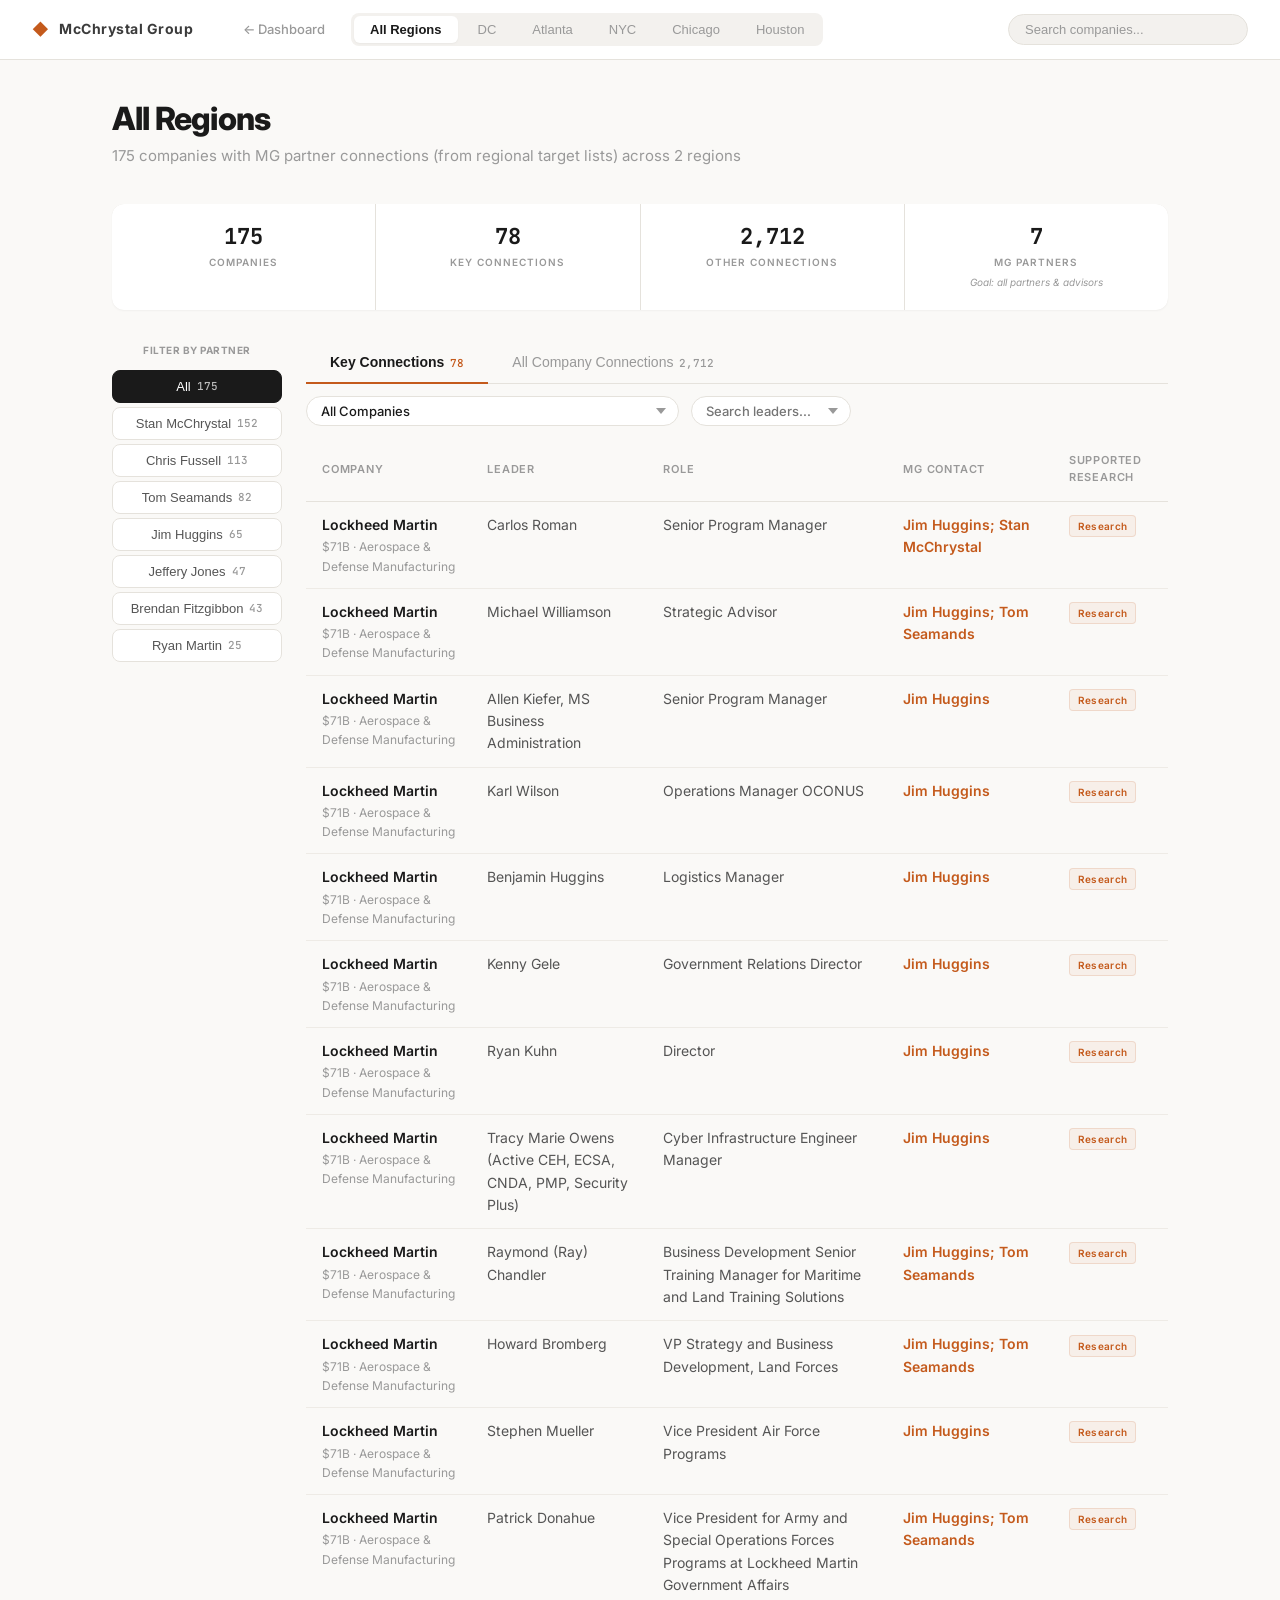
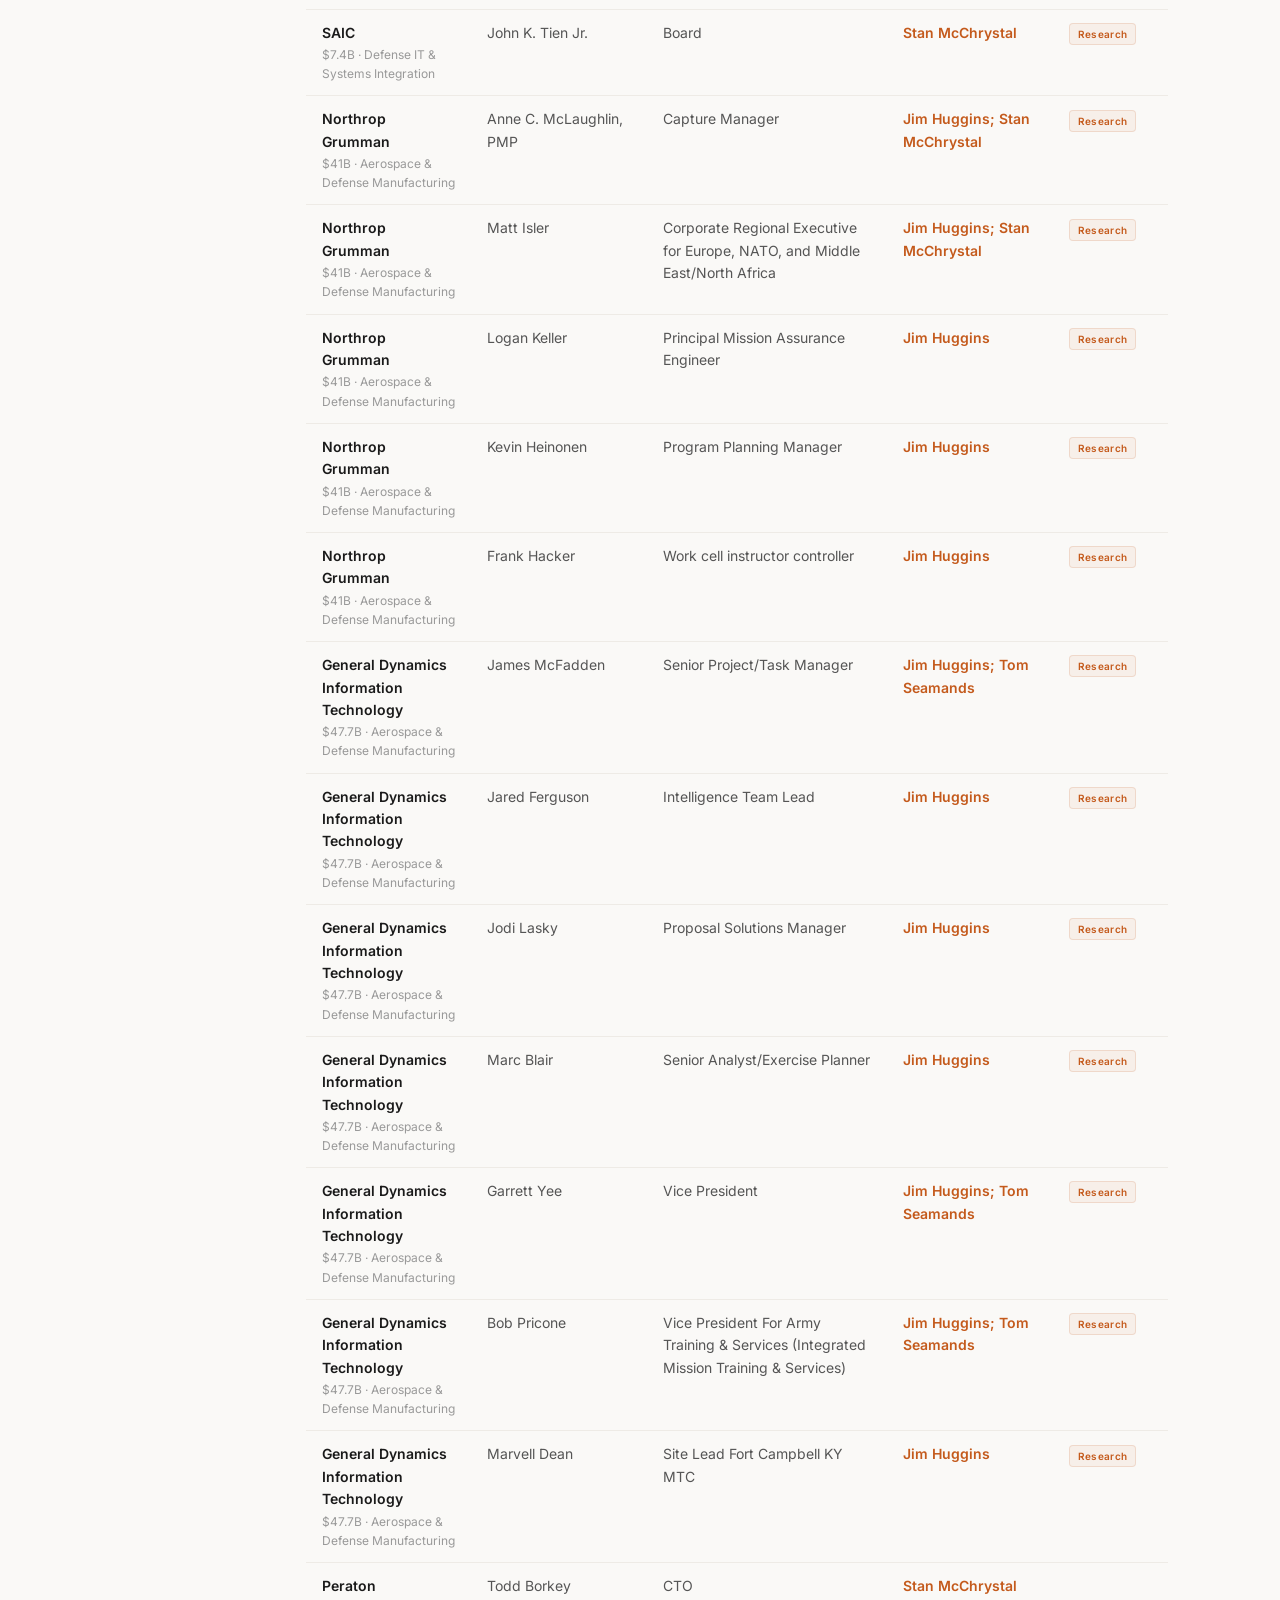
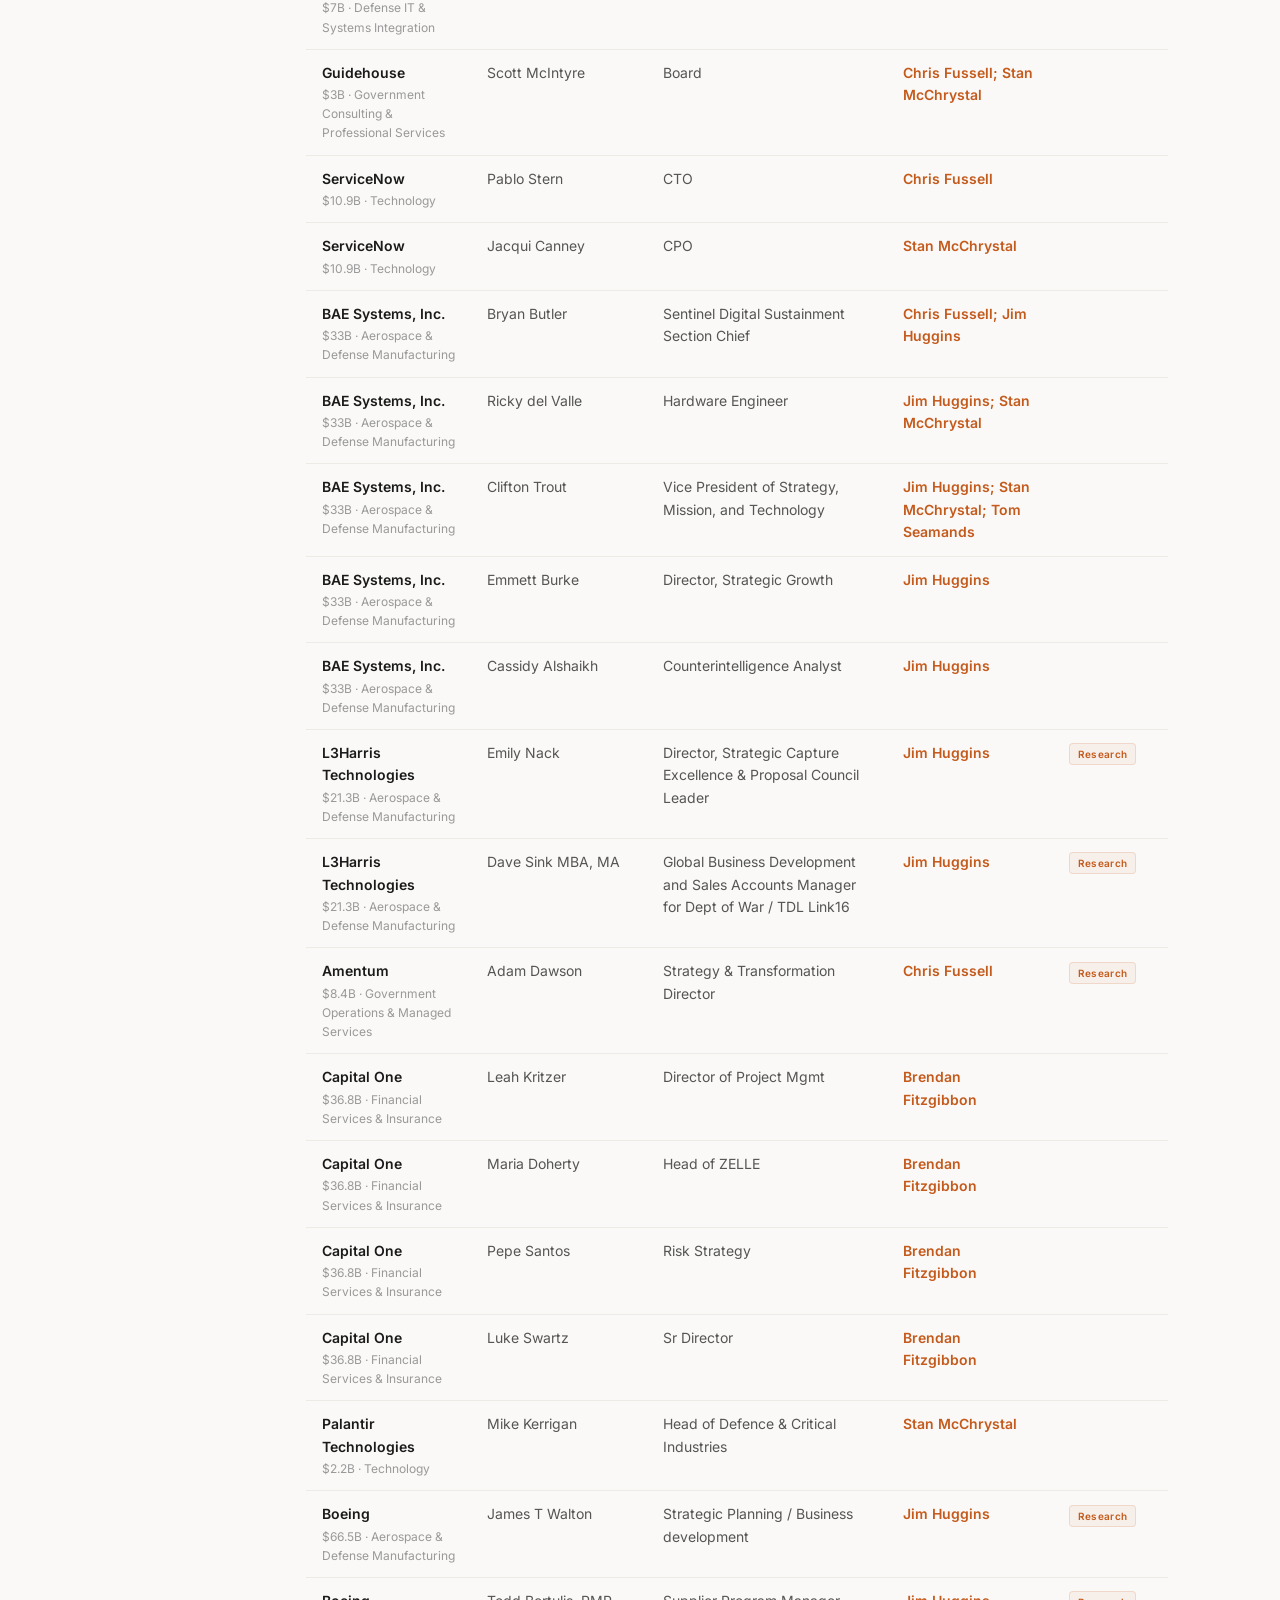
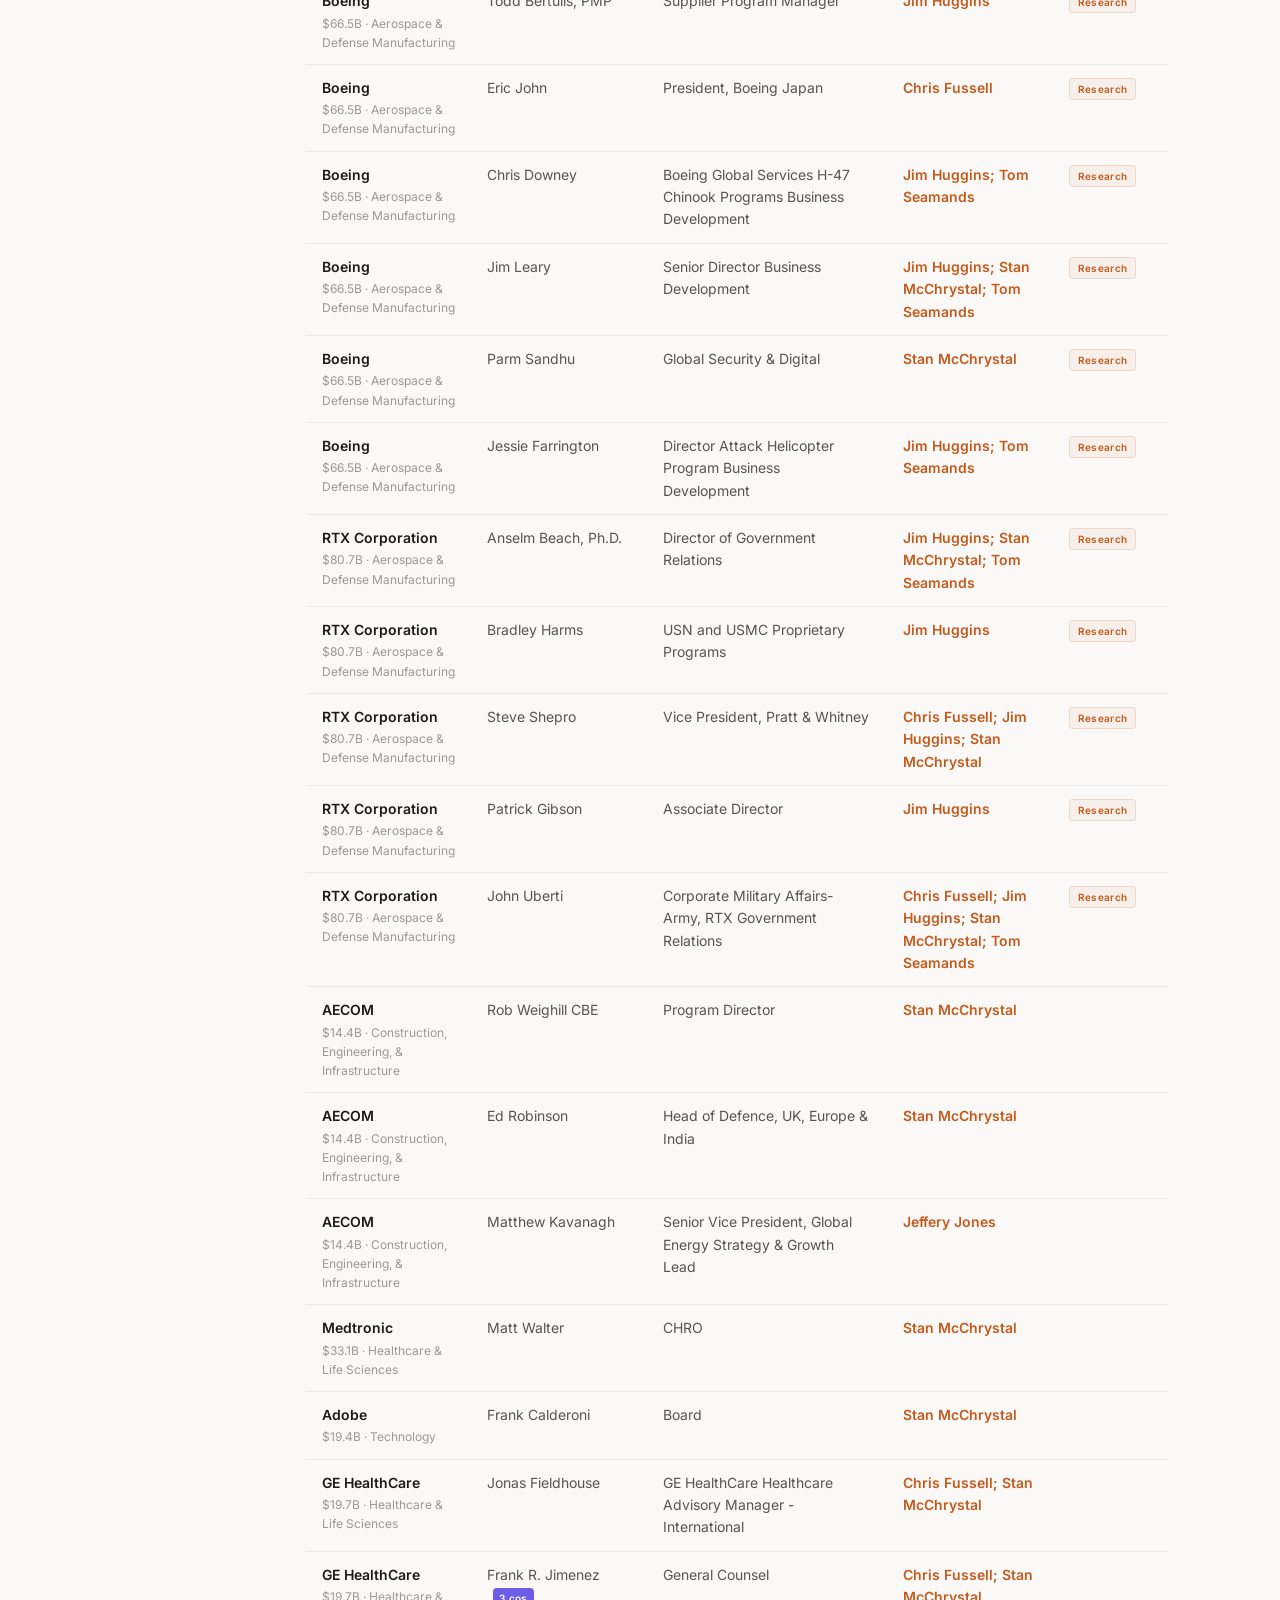
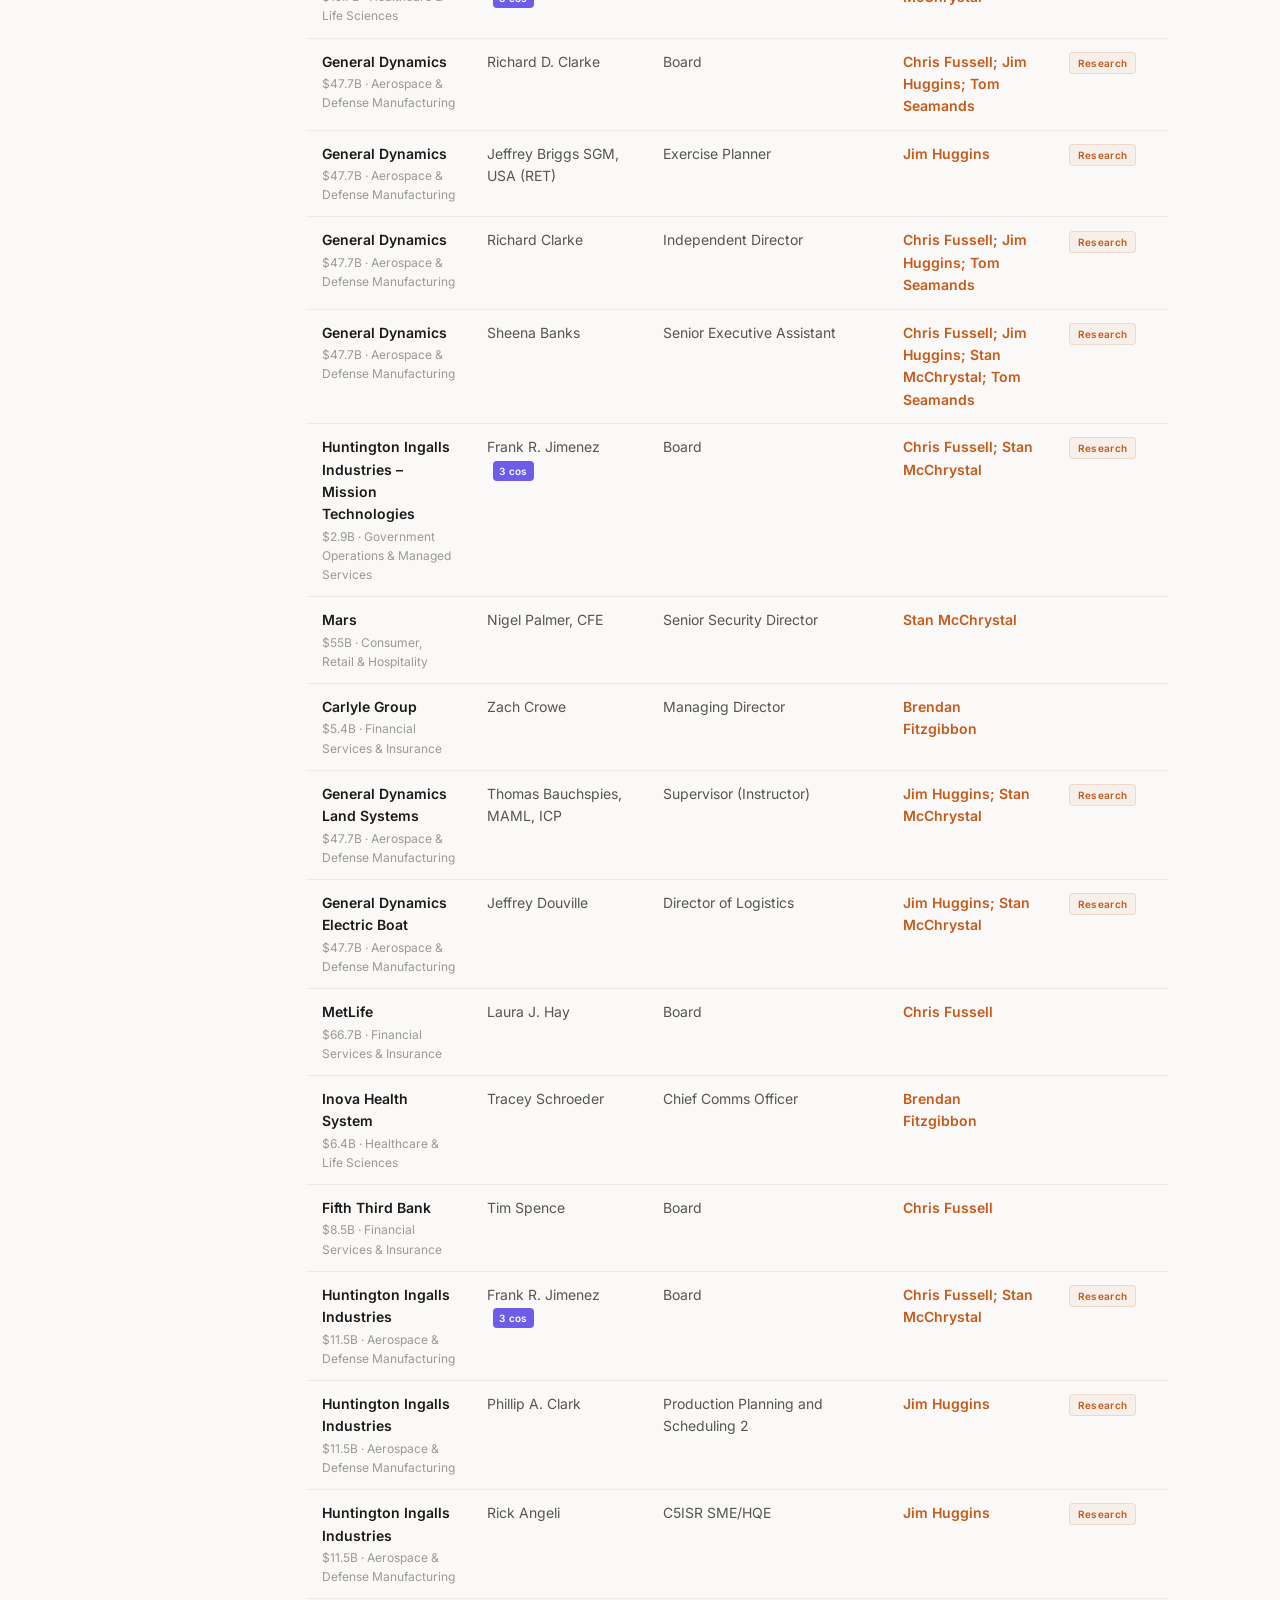
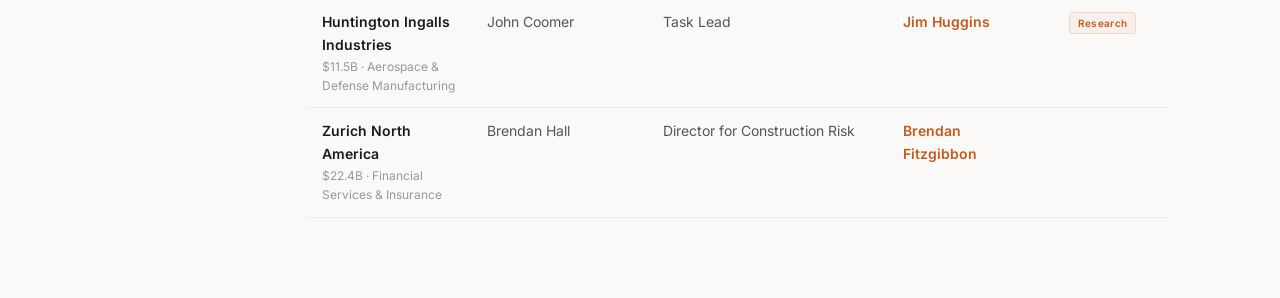
==== docs/connections.html @ a6f46f5a "Make connectivity badge clickable — filters to show all companies Clicking the purple "N cos" badge " ====
<!DOCTYPE html>
<html lang="en">
<head>
  <meta charset="UTF-8">
  <meta name="viewport" content="width=device-width, initial-scale=1.0">
  <title>McChrystal Group — LinkedIn Connections</title>
  <link href="https://fonts.googleapis.com/css2?family=Inter:wght@300;400;500;600;700;800&family=JetBrains+Mono:wght@400;500;600&display=swap" rel="stylesheet">
  <style>
    :root {
      --bg: #faf9f7;
      --bg-raised: #ffffff;
      --bg-surface: #f3f1ee;
      --bg-hover: #edeae6;
      --border: #e5e2dc;
      --border-light: #eeebe6;
      --accent: #c45a1c;
      --accent-light: #e8783f;
      --accent-bg: rgba(196, 90, 28, 0.06);
      --text: #1a1a1a;
      --text-secondary: #555555;
      --text-muted: #999999;
      --green: #2d8a4e;
      --green-bg: rgba(45, 138, 78, 0.06);
      --green-text: #2d8a4e;
      --amber: #a67c00;
      --amber-bg: rgba(166, 124, 0, 0.06);
      --amber-text: #8a6800;
      --purple: #7c5cbf;
      --purple-bg: rgba(124, 92, 191, 0.06);
      --blue: #2563eb;
      --blue-bg: rgba(37, 99, 235, 0.05);
      --shadow-sm: 0 1px 2px rgba(0,0,0,0.04);
      --shadow-md: 0 2px 8px rgba(0,0,0,0.06);
      --shadow-lg: 0 4px 16px rgba(0,0,0,0.08);
      --radius: 12px;
      --radius-sm: 8px;
      --transition: 0.15s ease;
      --font-mono: 'JetBrains Mono', monospace;
    }

    @keyframes fadeIn {
      from { opacity: 0; transform: translateY(8px); }
      to { opacity: 1; transform: translateY(0); }
    }

    *, *::before, *::after { box-sizing: border-box; margin: 0; padding: 0; }

    body {
      font-family: 'Inter', -apple-system, BlinkMacSystemFont, "Segoe UI", Roboto, sans-serif;
      background: var(--bg);
      color: var(--text);
      line-height: 1.6;
      min-height: 100vh;
      -webkit-font-smoothing: antialiased;
    }

    /* ── Nav ── */
    .topnav {
      background: var(--bg-raised);
      display: flex;
      align-items: center;
      padding: 0 32px;
      height: 60px;
      position: sticky;
      top: 0;
      z-index: 100;
      border-bottom: 1px solid var(--border);
    }
    .nav-brand { display: flex; align-items: center; gap: 10px; margin-right: 36px; }
    .brand-icon { font-size: 16px; color: var(--accent); }
    .brand-text {
      font-weight: 700; font-size: 14px; letter-spacing: 0.5px;
      color: var(--text); opacity: 0.85;
    }
    .nav-link {
      color: var(--text-muted); text-decoration: none; font-size: 13px; font-weight: 500;
      padding: 8px 14px; border-radius: var(--radius-sm); transition: all var(--transition);
      cursor: pointer;
    }
    .nav-link:hover { color: var(--text); background: var(--bg-surface); }
    .nav-regions {
      display: flex; gap: 4px; margin-left: 12px;
      background: var(--bg-surface); border-radius: 8px; padding: 3px;
    }
    .nav-region-tab {
      font-size: 13px; font-weight: 500; padding: 6px 16px;
      background: transparent; border: none; color: var(--text-muted);
      cursor: pointer; transition: all var(--transition);
      border-radius: 6px;
    }
    .nav-region-tab:hover { color: var(--text); background: var(--bg-hover); }
    .nav-region-tab.active {
      color: var(--text); font-weight: 600;
      background: var(--bg-raised); box-shadow: var(--shadow-sm);
    }
    .nav-region-tab.placeholder { color: var(--text-muted); }
    .nav-region-tab.placeholder:hover { color: var(--text-secondary); background: var(--bg-hover); }
    .nav-region-tab.placeholder.active { color: var(--text-secondary); background: var(--bg-raised); box-shadow: var(--shadow-sm); }
    .nav-search { margin-left: auto; position: relative; }
    .nav-search input {
      background: var(--bg-surface); border: 1px solid var(--border);
      border-radius: 20px; color: var(--text); font-size: 13px;
      padding: 7px 16px; width: 240px; outline: none;
      transition: all var(--transition);
    }
    .nav-search input:focus { border-color: var(--accent); background: var(--bg-raised); box-shadow: 0 0 0 3px var(--accent-bg); }
    .nav-search input::placeholder { color: var(--text-muted); }
    .search-results {
      position: absolute; top: calc(100% + 6px); right: 0; width: 380px;
      background: var(--bg-raised); border: 1px solid var(--border);
      border-radius: var(--radius); max-height: 360px; overflow-y: auto;
      display: none; z-index: 200; box-shadow: var(--shadow-lg);
    }
    .search-results.visible { display: block; }
    .search-result-item {
      padding: 12px 16px; cursor: pointer; border-bottom: 1px solid var(--border-light);
      transition: background var(--transition);
    }
    .search-result-item:hover { background: var(--bg-surface); }
    .search-result-item:last-child { border-bottom: none; }
    .search-result-name { font-size: 14px; font-weight: 600; color: var(--text); }
    .search-result-meta { font-size: 12px; color: var(--text-muted); margin-top: 1px; }

    /* ── Content ── */
    .content { max-width: 1120px; margin: 0 auto; padding: 40px 32px 80px; }

    /* ── Breadcrumb ── */
    .breadcrumb {
      display: flex; align-items: center; gap: 8px; margin-bottom: 8px;
      font-size: 13px; color: var(--text-muted);
    }
    .breadcrumb a { color: var(--accent); text-decoration: none; cursor: pointer; }
    .breadcrumb a:hover { text-decoration: underline; }
    .breadcrumb .sep { color: var(--border); font-size: 10px; }
    .breadcrumb .current { color: var(--text-secondary); font-weight: 500; }

    /* ── Page Title ── */
    .page-title {
      font-size: 32px; font-weight: 800; color: var(--text);
      letter-spacing: -0.8px; line-height: 1.2;
    }
    .page-subtitle {
      font-size: 15px; color: var(--text-muted); margin-top: 6px;
      margin-bottom: 36px; font-weight: 400;
    }

    /* ── Global KPIs (landing) ── */
    .global-kpis {
      display: grid; grid-template-columns: repeat(5, 1fr); gap: 1px;
      margin-bottom: 48px; background: var(--border);
      border-radius: var(--radius); overflow: hidden;
      box-shadow: var(--shadow-sm);
    }
    .global-kpi {
      background: var(--bg-raised); padding: 24px 20px; text-align: center;
    }
    .global-kpi-value {
      font-family: var(--font-mono); font-size: 28px; font-weight: 700;
      color: var(--text); line-height: 1.2;
    }
    .global-kpi-label {
      font-size: 11px; font-weight: 600; text-transform: uppercase;
      letter-spacing: 1px; color: var(--text-muted); margin-top: 4px;
    }

    /* ── Region Selector ── */
    .region-grid {
      display: grid; grid-template-columns: repeat(auto-fit, minmax(340px, 1fr));
      gap: 20px;
    }
    .region-card {
      background: var(--bg-raised); border: 1px solid var(--border);
      border-radius: var(--radius); padding: 32px;
      cursor: pointer; transition: all 0.2s ease;
      position: relative;
    }
    .region-card:hover {
      border-color: var(--accent);
      box-shadow: var(--shadow-md), 0 0 0 1px var(--accent-bg);
      transform: translateY(-2px);
    }
    .region-card-code {
      font-family: var(--font-mono); font-size: 12px; font-weight: 600;
      color: var(--accent); letter-spacing: 2px; margin-bottom: 4px;
    }
    .region-card-name {
      font-size: 24px; font-weight: 800; color: var(--text);
      letter-spacing: -0.5px; margin-bottom: 20px;
    }
    .region-stats {
      display: grid; grid-template-columns: repeat(3, 1fr); gap: 16px;
      margin-bottom: 20px;
    }
    .region-stat-value {
      font-family: var(--font-mono); font-size: 22px; font-weight: 700; color: var(--text);
    }
    .region-stat-label {
      font-size: 11px; font-weight: 500; text-transform: uppercase;
      letter-spacing: 0.8px; color: var(--text-muted); margin-top: 2px;
    }
    .region-partners { display: flex; flex-wrap: wrap; gap: 6px; }
    .region-partner-pill {
      font-size: 12px; font-weight: 500; padding: 4px 12px; border-radius: 20px;
      background: var(--bg-surface); color: var(--text-secondary);
      border: 1px solid var(--border-light);
    }

    /* ── Region View Summary ── */
    .region-summary {
      display: grid; grid-template-columns: repeat(auto-fit, minmax(120px, 1fr));
      gap: 1px; margin-bottom: 32px; background: var(--border);
      border-radius: var(--radius); overflow: hidden; box-shadow: var(--shadow-sm);
    }
    .summary-card {
      background: var(--bg-raised); padding: 20px 16px; text-align: center;
    }
    .summary-value {
      font-family: var(--font-mono); font-size: 22px; font-weight: 700;
      color: var(--text); line-height: 1.2;
    }
    .summary-label {
      font-size: 10px; font-weight: 600; text-transform: uppercase;
      letter-spacing: 1px; color: var(--text-muted); margin-top: 3px;
    }

    /* ── Connections Layout (sidebar + main) ── */
    .connections-layout { display: flex; gap: 24px; align-items: flex-start; }
    .partner-sidebar {
      width: 170px; flex-shrink: 0; display: flex; flex-direction: column; gap: 4px;
      position: sticky; top: 72px; max-height: calc(100vh - 90px); overflow-y: auto;
    }
    .sidebar-label {
      font-size: 10px; font-weight: 700; text-transform: uppercase;
      letter-spacing: 0.5px; color: var(--text-muted); padding: 0 0 8px; text-align: center;
    }
    .connections-main { flex: 1; min-width: 0; }

    /* ── Partner Pills (vertical in sidebar) ── */
    .partner-pill {
      font-size: 13px; font-weight: 500; padding: 8px 12px; border-radius: 8px;
      border: 1px solid var(--border); background: var(--bg-raised);
      color: var(--text-secondary); cursor: pointer; transition: all var(--transition);
      width: 100%; text-align: center; display: flex; justify-content: center; align-items: center; gap: 6px;
    }
    .partner-pill:hover { border-color: var(--text-muted); color: var(--text); }
    .partner-pill.active {
      background: var(--text); border-color: var(--text); color: var(--bg-raised);
    }
    .partner-pill .pill-count {
      font-family: var(--font-mono); font-size: 11px; opacity: 0.6;
    }
    .partner-pill.active .pill-count { opacity: 0.7; }

    /* ── List Tabs ── */
    .list-tabs {
      display: flex; gap: 0; margin-bottom: 0;
      border-bottom: 1px solid var(--border);
    }
    .list-tab {
      font-size: 14px; font-weight: 500; padding: 12px 24px;
      background: transparent; border: none; color: var(--text-muted);
      cursor: pointer; transition: all var(--transition);
      border-bottom: 2px solid transparent; margin-bottom: -1px;
    }
    .list-tab:hover { color: var(--text); }
    .list-tab.active { color: var(--text); border-bottom-color: var(--accent); font-weight: 600; }
    .list-tab .tab-count {
      font-family: var(--font-mono); font-size: 11px; font-weight: 500;
      color: var(--text-muted); margin-left: 6px;
    }
    .list-tab.active .tab-count { color: var(--accent); }

    /* ── Data Table ── */
    .data-table { width: 100%; border-collapse: collapse; font-size: 14px; }
    .data-table thead th {
      text-align: left; font-size: 11px; font-weight: 600; text-transform: uppercase;
      letter-spacing: 0.8px; color: var(--text-muted); padding: 14px 16px;
      border-bottom: 1px solid var(--border); position: sticky; top: 60px;
      background: var(--bg); z-index: 10; cursor: pointer; user-select: none;
      transition: color var(--transition);
    }
    .data-table thead th:hover { color: var(--text); }
    .data-table thead th.sorted { color: var(--accent); }
    .data-table thead th .sort-arrow { margin-left: 4px; font-size: 9px; }
    .data-table tbody tr {
      border-bottom: 1px solid var(--border-light);
      transition: background var(--transition);
    }
    .data-table tbody tr:hover { background: var(--bg-surface); }
    .data-table tbody td {
      padding: 12px 16px; color: var(--text-secondary); vertical-align: top;
    }
    .data-table tbody td:first-child { color: var(--text); }

    .company-cell { display: flex; flex-direction: column; gap: 1px; }
    .company-name { font-weight: 600; color: var(--text); }
    .company-meta { font-size: 12px; color: var(--text-muted); }
    .poc-name { color: var(--accent); font-weight: 600; }
    .no-poc { color: var(--border); }

    .badge-sm {
      display: inline-block; font-size: 10px; font-weight: 600; padding: 2px 8px;
      border-radius: 4px; letter-spacing: 0.3px; vertical-align: middle;
    }
    .badge-mil {
      background: var(--amber-bg); color: var(--amber-text);
      border: 1px solid rgba(166, 124, 0, 0.15);
    }
    .badge-pipeline {
      background: var(--accent-bg); color: var(--accent);
      border: 1px solid rgba(196, 90, 28, 0.15);
    }
    .badge-connectivity {
      background: #6c5ce7; color: #fff;
      font-size: 10px; padding: 2px 6px; border-radius: 4px; margin-left: 6px;
    }
    .badge-partner {
      background: var(--purple-bg); color: var(--purple);
      border: 1px solid rgba(124, 92, 191, 0.12);
    }

    /* ── Empty ── */
    /* ── Seniority Filter ── */
    .seniority-bar {
      display: flex; align-items: center; gap: 12px;
      padding: 12px 0; margin-bottom: 0;
    }
    .seniority-select {
      font-family: 'Inter', sans-serif; font-size: 13px; font-weight: 500;
      padding: 6px 32px 6px 14px; border-radius: 20px;
      border: 1px solid var(--border); background: var(--bg-raised);
      color: var(--text); cursor: pointer; outline: none;
      appearance: none; -webkit-appearance: none;
      background-image: url("data:image/svg+xml,%3Csvg xmlns='http://www.w3.org/2000/svg' width='10' height='6'%3E%3Cpath d='M0 0l5 6 5-6z' fill='%23999'/%3E%3C/svg%3E");
      background-repeat: no-repeat; background-position: right 12px center;
      transition: border-color var(--transition);
    }
    .seniority-select:hover { border-color: var(--text-muted); }
    .seniority-select:focus { border-color: var(--accent); }
    .seniority-count {
      font-size: 12px; color: var(--text-muted); font-weight: 500;
    }

    .empty-state {
      text-align: center; padding: 80px 20px; color: var(--text-muted);
      font-size: 15px;
    }

    /* ── Scroll Top ── */
    .scroll-top {
      position: fixed; bottom: 24px; right: 24px; width: 40px; height: 40px;
      border-radius: 50%; background: var(--text); color: var(--bg-raised);
      border: none; cursor: pointer; font-size: 14px;
      opacity: 0; transition: opacity var(--transition); z-index: 50;
      box-shadow: var(--shadow-md);
    }
    .scroll-top.visible { opacity: 1; }

    /* ── Responsive ── */
    @media (max-width: 768px) {
      .topnav { padding: 0 16px; }
      .content { padding: 24px 16px 60px; }
      .region-grid { grid-template-columns: 1fr; }
      .global-kpis { grid-template-columns: repeat(2, 1fr); }
      .global-kpis .global-kpi:last-child { grid-column: 1 / -1; }
      .nav-search input { width: 160px; }
      .data-table { font-size: 13px; }
      .data-table thead th, .data-table tbody td { padding: 10px 10px; }
      .page-title { font-size: 24px; }
      .list-tabs { overflow-x: auto; -webkit-overflow-scrolling: touch; }
      .region-stats { grid-template-columns: repeat(2, 1fr); }
      .region-summary { grid-template-columns: repeat(3, 1fr); }
      .connections-layout { flex-direction: column; }
      .partner-sidebar { width: 100%; flex-direction: row; flex-wrap: wrap; position: static; max-height: none; gap: 8px; }
      .partner-pill { width: auto; border-radius: 20px; padding: 6px 16px; }
      .sidebar-label { display: none; }
    }

    .view-transition { animation: fadeIn 0.2s ease; }
  </style>
</head>
<body>
  <nav class="topnav">
    <div class="nav-brand">
      <span class="brand-icon">&#9670;</span>
      <span class="brand-text">McChrystal Group</span>
    </div>
    <a href="index.html" class="nav-link">&#8592; Dashboard</a>
    <div class="nav-regions" id="nav-regions"></div>
    <div class="nav-search">
      <input type="text" id="search-input" placeholder="Search companies..." autocomplete="off">
      <div id="search-results" class="search-results"></div>
    </div>
  </nav>

  <main class="content" id="main-content"></main>
  <button class="scroll-top" id="scroll-top" aria-label="Scroll to top">&#9650;</button>

  <script>
    let data = null;
    let currentView = 'region'; // always region now
    let currentRegion = null;
    let currentRegionKey = 'all'; // default to All Regions
    let currentTab = 'leaders';
    let activePartner = null;
    let sortCol = null;
    let sortDir = 'asc';
    let seniorityFilter = 'all'; // 'all' | 'senior'
    let companyFilter = ''; // '' = all companies, or specific company name
    let leaderFilter = ''; // '' = all leaders, or specific leader name
    let connectionFilter = ''; // '' = all connections, or specific connection name
    const SENIOR_REGEX = /\b(CEO|CFO|COO|CTO|CIO|CISO|CMO|CHRO|CRO|Chief|President|Vice President|VP|SVP|EVP|AVP|Director|Managing Director|General Manager|Partner|Head of|General Counsel|Board|Senior Vice|Sr\.? Director|Senior Director|Executive)\b/i;

    const isEmbed = new URLSearchParams(window.location.search).has('embed');

    document.addEventListener("DOMContentLoaded", () => {
      if (isEmbed) {
        document.querySelector('.nav-brand').style.display = 'none';
        document.querySelector('.nav-link').style.display = 'none';
        document.querySelector('.nav-search').style.display = 'none';
        document.querySelector('.topnav').style.height = '44px';
      }
      setupScrollTop();
      loadData();
    });

    function setupScrollTop() {
      const btn = document.getElementById("scroll-top");
      window.addEventListener("scroll", () => btn.classList.toggle("visible", window.scrollY > 300));
      btn.addEventListener("click", () => window.scrollTo({ top: 0, behavior: "smooth" }));
    }

    async function loadData() {
      try {
        const resp = await fetch("connections.json");
        if (!resp.ok) throw new Error(`HTTP ${resp.status}`);
        data = await resp.json();
        // Check for deep link params
        const params = new URLSearchParams(window.location.search);
        const linkedRegion = params.get('region');
        const linkedCompany = params.get('company');
        if (linkedRegion && data.regions.find(r => r.name === linkedRegion)) {
          currentRegionKey = linkedRegion;
          currentRegion = data.regions.find(r => r.name === linkedRegion);
          if (linkedCompany) currentTab = 'connections'; // land on All Company Connections
        } else {
          currentRegion = null;
          currentRegionKey = 'all';
        }
        renderNavRegions();
        render();
        setupSearch();

        // If deep-linked to a company, highlight it in the table
        if (linkedCompany) {
          setTimeout(() => {
            const decoded = decodeURIComponent(linkedCompany);
            const rows = document.querySelectorAll('.data-table tbody tr');
            for (const row of rows) {
              const nameCell = row.querySelector('.company-name');
              if (nameCell && nameCell.textContent.trim().toLowerCase().includes(decoded.toLowerCase())) {
                row.style.background = 'rgba(196, 90, 28, 0.08)';
                row.scrollIntoView({ behavior: 'smooth', block: 'center' });
                break;
              }
            }
          }, 100);
        }
      } catch (err) {
        document.getElementById("main-content").innerHTML =
          '<div class="empty-state">Could not load connections.json.<br>Run <code>python3 import_linkedin.py</code></div>';
        console.error(err);
      }
    }

    function renderNavRegions() {
      const el = document.getElementById("nav-regions");
      const tabs = [
        { key: 'all', label: 'All Regions', placeholder: false },
        { key: 'DC', label: 'DC', placeholder: false },
        { key: 'ATL', label: 'Atlanta', placeholder: false },
        { key: 'NYC', label: 'NYC', placeholder: true },
        { key: 'CHI', label: 'Chicago', placeholder: true },
        { key: 'HOU', label: 'Houston', placeholder: true },
      ];

      el.innerHTML = tabs.map(t =>
        `<button class="nav-region-tab${currentRegionKey === t.key ? ' active' : ''}${t.placeholder ? ' placeholder' : ''}" data-key="${t.key}" data-placeholder="${t.placeholder}">${t.label}</button>`
      ).join("");

      el.querySelectorAll('.nav-region-tab').forEach(btn => {
        btn.addEventListener('click', () => {
          if (btn.dataset.placeholder === 'true') {
            switchRegion(btn.dataset.key);
          } else {
            switchRegion(btn.dataset.key);
          }
        });
      });
    }

    function switchRegion(key) {
      currentRegionKey = key;
      if (key === 'all') {
        currentRegion = null;
      } else {
        currentRegion = data.regions.find(r => r.name === key);
      }
      activePartner = null;
      seniorityFilter = 'all'; companyFilter = ''; leaderFilter = ''; connectionFilter = '';
      sortCol = null; sortDir = 'asc';
      currentTab = 'leaders';
      renderNavRegions();
      render();
    }

    const PLACEHOLDER_REGIONS = { NYC: 'New York City', CHI: 'Chicago', HOU: 'Houston' };

    function render() {
      const el = document.getElementById("main-content");
      if (PLACEHOLDER_REGIONS[currentRegionKey]) {
        el.innerHTML = renderComingSoon(currentRegionKey);
      } else if (currentRegionKey === 'all') {
        el.innerHTML = renderAllRegions();
        bindRegion();
      } else {
        el.innerHTML = renderRegion();
        bindRegion();
      }
      el.classList.remove('view-transition');
      void el.offsetWidth;
      el.classList.add('view-transition');
      window.scrollTo({ top: 0 });
    }

    // ── Coming Soon ──
    function renderComingSoon(key) {
      const name = PLACEHOLDER_REGIONS[key] || key;
      return `
        <div style="text-align:center;padding:120px 20px 80px;">
          <div style="font-size:48px;margin-bottom:16px;opacity:0.15;">&#9670;</div>
          <h1 class="page-title" style="margin-bottom:8px;">${esc(name)}</h1>
          <p style="font-size:16px;color:var(--text-muted);max-width:440px;margin:0 auto;line-height:1.7;">
            LinkedIn connection enrichment for the ${esc(name)} region is on the roadmap.
            Once target companies and partner connections are mapped, this view will populate automatically.
          </p>
          <p style="font-size:13px;color:var(--border);margin-top:24px;">Coming soon</p>
        </div>
      `;
    }

    // ── All Regions combined view ──
    function renderAllRegions() {
      const allCompanies = data.regions.reduce((s, r) => s + r.companies.length, 0);
      const allConnections = data.regions.reduce((s, r) => s + r.total_connections, 0);
      const allLeaders = data.regions.reduce((s, r) => s + r.companies.reduce((s2, c) => s2 + c.leaders.filter(l => l.mg_point_of_contact).length, 0), 0);

      const avgCoverage = data.regions.length
        ? Math.round(data.regions.reduce((s, r) => s + r.coverage_pct, 0) / data.regions.length * 10) / 10 : 0;

      // Merge partner breakdowns
      const partnerMap = {};
      for (const r of data.regions) {
        for (const pb of r.partner_breakdown) {
          partnerMap[pb.partner] = (partnerMap[pb.partner] || 0) + pb.company_count;
        }
      }
      const partnerBreakdown = Object.entries(partnerMap).sort((a, b) => b[1] - a[1]);

      return `
        <h1 class="page-title">All Regions</h1>
        <p class="page-subtitle">${allCompanies} companies with MG partner connections (from regional target lists) across ${data.regions.length} regions</p>

        <div class="region-summary">
          <div class="summary-card"><div class="summary-value">${allCompanies}</div><div class="summary-label">Companies</div></div>
          <div class="summary-card"><div class="summary-value">${fmt(allLeaders)}</div><div class="summary-label">Key Connections</div></div>
          <div class="summary-card"><div class="summary-value">${fmt(allConnections)}</div><div class="summary-label">Other Connections</div></div>
          <div class="summary-card"><div class="summary-value">${data.partner_count}</div><div class="summary-label">MG Partners</div><div style="font-size:10px;color:var(--text-muted);margin-top:4px;font-style:italic;">Goal: all partners &amp; advisors</div></div>
        </div>

        <div class="connections-layout">
          <aside class="partner-sidebar" id="partner-filter">
            <div class="sidebar-label">Filter by Partner</div>
            <button class="partner-pill${!activePartner ? ' active' : ''}" data-partner="">All<span class="pill-count">${allCompanies}</span></button>
            ${partnerBreakdown.map(([name, count]) =>
              `<button class="partner-pill${activePartner === name ? ' active' : ''}" data-partner="${esc(name)}">${esc(name)}<span class="pill-count">${count}</span></button>`
            ).join("")}
          </aside>
          <div class="connections-main">
            <div class="list-tabs" id="list-tabs">
              <button class="list-tab${currentTab === 'leaders' ? ' active' : ''}" data-tab="leaders">Key Connections<span class="tab-count">${fmt(allLeaders)}</span></button>
              <button class="list-tab${currentTab === 'connections' ? ' active' : ''}" data-tab="connections">All Company Connections<span class="tab-count">${fmt(allConnections)}</span></button>
            </div>
            <div id="list-content">${renderTabContent()}</div>
          </div>
        </div>
      `;
    }

    // ── Region ──
    function renderRegion() {
      const r = currentRegion;
      if (!r) return '<div class="empty-state">Region not found.</div>';
      const leaderCount = r.companies.reduce((s, c) => s + c.leaders.filter(l => l.mg_point_of_contact).length, 0);
      const connCount = r.total_connections;


      return `
        <h1 class="page-title">${esc(r.display_name)}</h1>
        <p class="page-subtitle">${r.companies.length} companies with MG partner connections (of ${r.total_companies} on regional target list)</p>

        <div class="region-summary">
          <div class="summary-card"><div class="summary-value">${r.companies.length}</div><div class="summary-label">Companies</div></div>
          <div class="summary-card"><div class="summary-value">${fmt(leaderCount)}</div><div class="summary-label">Key Connections</div></div>
          <div class="summary-card"><div class="summary-value">${fmt(connCount)}</div><div class="summary-label">Other Connections</div></div>
          <div class="summary-card"><div class="summary-value">${r.partner_breakdown.length}</div><div class="summary-label">MG Partners</div><div style="font-size:10px;color:var(--text-muted);margin-top:4px;font-style:italic;">Goal: all partners &amp; advisors</div></div>
        </div>

        <div class="connections-layout">
          <aside class="partner-sidebar" id="partner-filter">
            <div class="sidebar-label">Filter by Partner</div>
            <button class="partner-pill${!activePartner ? ' active' : ''}" data-partner="">All<span class="pill-count">${r.companies.length}</span></button>
            ${r.partner_breakdown.map(pb =>
              `<button class="partner-pill${activePartner === pb.partner ? ' active' : ''}" data-partner="${esc(pb.partner)}">${esc(pb.partner)}<span class="pill-count">${pb.company_count}</span></button>`
            ).join("")}
          </aside>
          <div class="connections-main">
            <div class="list-tabs" id="list-tabs">
              <button class="list-tab${currentTab === 'leaders' ? ' active' : ''}" data-tab="leaders">Key Connections<span class="tab-count">${fmt(leaderCount)}</span></button>
              <button class="list-tab${currentTab === 'connections' ? ' active' : ''}" data-tab="connections">All Company Connections<span class="tab-count">${fmt(connCount)}</span></button>
            </div>
            <div id="list-content">${renderTabContent()}</div>
          </div>
        </div>
      `;
    }

    function renderTabContent() {
      if (currentTab === 'leaders') return renderLeadersTab();
      if (currentTab === 'connections') return renderConnectionsTab();
      return '';
    }

    function getFilteredCompanies() {
      let companies;
      if (currentRegionKey === 'all') {
        companies = [];
        for (const r of data.regions) {
          for (const c of r.companies) companies.push({ ...c, _region: r.name });
        }
      } else {
        companies = currentRegion.companies.map(c => ({ ...c, _region: currentRegion.name }));
      }
      if (activePartner) companies = companies.filter(c => c.partner_names.includes(activePartner));
      return companies;
    }

    function renderLeadersTab() {
      const companies = getFilteredCompanies();
      let rows = [];
      for (const c of companies) {
        for (const l of c.leaders) {
          if (!l.mg_point_of_contact) continue; // only show leaders with MG contact (column D)
          // If partner filter active, match against the POC field (may be semicolon-delimited)
          if (activePartner && !l.mg_point_of_contact.split(';').map(s => s.trim()).includes(activePartner)) continue;
          rows.push({ ...l, company_name: c.company_name, industry: c.industry,
            revenue_millions: c.revenue_millions, pipeline_match: c.pipeline_match });
        }
      }
      if (sortCol) {
        rows.sort((a, b) => {
          let va = a[sortCol] || '', vb = b[sortCol] || '';
          if (typeof va === 'number' && typeof vb === 'number') return sortDir === 'asc' ? va - vb : vb - va;
          va = String(va).toLowerCase(); vb = String(vb).toLowerCase();
          return sortDir === 'asc' ? va.localeCompare(vb) : vb.localeCompare(va);
        });
      }
      // Count companies per leader (before filters) for high connectivity badge
      const leaderCompanyCount = {};
      for (const row of rows) {
        if (!leaderCompanyCount[row.name]) leaderCompanyCount[row.name] = new Set();
        leaderCompanyCount[row.name].add(row.company_name);
      }
      const allCompanyNames = [...new Set(rows.map(r => r.company_name))].sort();
      const allLeaderNames = [...new Set(rows.map(r => r.name))].sort();
      if (companyFilter) rows = rows.filter(r => r.company_name === companyFilter);
      if (leaderFilter) rows = rows.filter(r => r.name.toLowerCase().includes(leaderFilter.toLowerCase()));
      if (!rows.length && !allCompanyNames.length) return '<div class="empty-state">No leaders match the current filter.</div>';
      const arrow = (col) => sortCol === col ? `<span class="sort-arrow">${sortDir === 'asc' ? '&#9650;' : '&#9660;'}</span>` : '';
      return `<div class="seniority-bar">
        <select class="seniority-select" id="company-select">
          <option value="">All Companies</option>
          ${allCompanyNames.map(n => `<option value="${esc(n)}"${companyFilter === n ? ' selected' : ''}>${esc(n)}</option>`).join('')}
        </select>
        <input type="text" class="seniority-select" id="leader-search" placeholder="Search leaders..." value="${esc(leaderFilter)}" style="width:160px;">
      </div>
      <table class="data-table"><thead><tr>
        <th data-sort="company_name" class="${sortCol === 'company_name' ? 'sorted' : ''}">Company ${arrow('company_name')}</th>
        <th data-sort="name" class="${sortCol === 'name' ? 'sorted' : ''}">Leader ${arrow('name')}</th>
        <th data-sort="role" class="${sortCol === 'role' ? 'sorted' : ''}">Role ${arrow('role')}</th>
        <th data-sort="mg_point_of_contact" class="${sortCol === 'mg_point_of_contact' ? 'sorted' : ''}">MG Contact ${arrow('mg_point_of_contact')}</th>
        <th>Supported Research</th>
      </tr></thead><tbody>${rows.map(r => `<tr>
        <td><div class="company-cell"><span class="company-name">${esc(r.company_name)}</span><span class="company-meta">${r.revenue_millions ? '$' + fmtRev(r.revenue_millions) + ' &middot; ' : ''}${esc(r.industry || '')}</span></div></td>
        <td>${esc(r.name)}${(leaderCompanyCount[r.name]?.size || 0) >= 2 ? ` <span class="badge-sm badge-connectivity" style="cursor:pointer;" title="Click to show all companies for ${esc(r.name)}" onclick="event.stopPropagation(); leaderFilter='${esc(r.name).replace(/'/g, "\\'")}'; sortCol=null; sortDir='asc'; document.getElementById('list-content').innerHTML=renderTabContent(); bindTableSort();">${leaderCompanyCount[r.name].size} cos</span>` : ''}</td>
        <td>${esc(r.role)}</td>
        <td>${r.mg_point_of_contact ? `<span class="poc-name">${esc(r.mg_point_of_contact)}</span>` : '<span class="no-poc">&mdash;</span>'}</td>
        <td>${r.is_military ? '<span class="badge-sm badge-mil">MIL</span> ' : ''}${r.pipeline_match ? `<a href="index.html?view=research&company=${encodeURIComponent(r.company_name)}" class="badge-sm badge-pipeline" style="text-decoration:none;cursor:pointer;" target="_top">Research</a>` : ''}</td>
      </tr>`).join("")}</tbody></table>`;
    }

    function renderConnectionsTab() {
      const companies = getFilteredCompanies();
      let rows = [];
      for (const c of companies) {
        for (const conn of c.company_connections) {
          if (activePartner && conn.mg_partner !== activePartner) continue;
          if (seniorityFilter === 'senior' && !SENIOR_REGEX.test(conn.position)) continue;
          rows.push({ ...conn, company_name: c.company_name, industry: c.industry });
        }
      }
      if (sortCol) {
        rows.sort((a, b) => {
          let va = a[sortCol] || '', vb = b[sortCol] || '';
          va = String(va).toLowerCase(); vb = String(vb).toLowerCase();
          return sortDir === 'asc' ? va.localeCompare(vb) : vb.localeCompare(va);
        });
      }
      // Count companies per connection (before filters) for high connectivity badge
      const connCompanyCount = {};
      for (const row of rows) {
        if (!connCompanyCount[row.connection_name]) connCompanyCount[row.connection_name] = new Set();
        connCompanyCount[row.connection_name].add(row.company_name);
      }
      // Build unique lists for dropdowns (before filters are applied)
      const allCompanyNames = [...new Set(rows.map(r => r.company_name))].sort();
      const allConnectionNames = [...new Set(rows.map(r => r.connection_name))].sort();
      // Apply filters
      if (companyFilter) rows = rows.filter(r => r.company_name === companyFilter);
      if (connectionFilter) rows = rows.filter(r => r.connection_name.toLowerCase().includes(connectionFilter.toLowerCase()));
      if (!rows.length && !allCompanyNames.length) return '<div class="empty-state">No connections match the current filters.</div>';
      const arrow = (col) => sortCol === col ? `<span class="sort-arrow">${sortDir === 'asc' ? '&#9650;' : '&#9660;'}</span>` : '';
      return `<div class="seniority-bar">
        <select class="seniority-select" id="seniority-select">
          <option value="all"${seniorityFilter === 'all' ? ' selected' : ''}>All Levels</option>
          <option value="senior"${seniorityFilter === 'senior' ? ' selected' : ''}>Senior Leadership</option>
        </select>
        <select class="seniority-select" id="company-select">
          <option value="">All Companies</option>
          ${allCompanyNames.map(n => `<option value="${esc(n)}"${companyFilter === n ? ' selected' : ''}>${esc(n)}</option>`).join('')}
        </select>
        <input type="text" class="seniority-select" id="connection-search" placeholder="Search names..." value="${esc(connectionFilter)}" style="width:160px;">
      </div>
      <table class="data-table"><thead><tr>
        <th data-sort="company_name" class="${sortCol === 'company_name' ? 'sorted' : ''}">Target Company ${arrow('company_name')}</th>
        <th data-sort="connection_name" class="${sortCol === 'connection_name' ? 'sorted' : ''}">Connection ${arrow('connection_name')}</th>
        <th data-sort="position" class="${sortCol === 'position' ? 'sorted' : ''}">Position ${arrow('position')}</th>
        <th data-sort="mg_partner" class="${sortCol === 'mg_partner' ? 'sorted' : ''}">MG Partner ${arrow('mg_partner')}</th>
      </tr></thead><tbody>${rows.map(r => `<tr>
        <td><span class="company-name">${esc(r.company_name)}</span></td>
        <td>${esc(r.connection_name)}${(connCompanyCount[r.connection_name]?.size || 0) >= 2 ? ` <span class="badge-sm badge-connectivity" style="cursor:pointer;" title="Click to show all companies for ${esc(r.connection_name)}" onclick="event.stopPropagation(); connectionFilter='${esc(r.connection_name).replace(/'/g, "\\'")}'; sortCol=null; sortDir='asc'; document.getElementById('list-content').innerHTML=renderTabContent(); bindTableSort();">${connCompanyCount[r.connection_name].size} cos</span>` : ''}</td>
        <td>${esc(r.position)}</td>
        <td><span class="badge-sm badge-partner">${esc(r.mg_partner)}</span></td>
      </tr>`).join("")}</tbody></table>`;
    }

    function bindRegion() {
      document.querySelectorAll('.list-tab').forEach(tab => {
        tab.addEventListener('click', () => {
          currentTab = tab.dataset.tab;
          sortCol = null; sortDir = 'asc'; seniorityFilter = 'all'; companyFilter = '';
          document.querySelectorAll('.list-tab').forEach(t => t.classList.remove('active'));
          tab.classList.add('active');
          document.getElementById('list-content').innerHTML = renderTabContent();
          bindTableSort();
        });
      });
      document.querySelectorAll('.partner-pill').forEach(pill => {
        pill.addEventListener('click', () => {
          activePartner = pill.dataset.partner || null;
          document.querySelectorAll('.partner-pill').forEach(pp => pp.classList.remove('active'));
          pill.classList.add('active');
          document.getElementById('list-content').innerHTML = renderTabContent();
          bindTableSort();
        });
      });
      bindTableSort();
    }

    function bindTableSort() {
      document.querySelectorAll('.data-table thead th[data-sort]').forEach(th => {
        th.addEventListener('click', () => {
          const col = th.dataset.sort;
          if (sortCol === col) { sortDir = sortDir === 'asc' ? 'desc' : 'asc'; }
          else { sortCol = col; sortDir = 'asc'; }
          document.getElementById('list-content').innerHTML = renderTabContent();
          bindTableSort();
          bindSeniorityFilter();
        });
      });
      bindSeniorityFilter();
    }

    function bindSeniorityFilter() {
      const sel = document.getElementById('seniority-select');
      if (sel) {
        sel.addEventListener('change', () => {
          seniorityFilter = sel.value;
          sortCol = null; sortDir = 'asc';
          document.getElementById('list-content').innerHTML = renderTabContent();
          bindTableSort();
        });
      }
      const coSel = document.getElementById('company-select');
      if (coSel) {
        coSel.addEventListener('change', () => {
          companyFilter = coSel.value;
          sortCol = null; sortDir = 'asc';
          document.getElementById('list-content').innerHTML = renderTabContent();
          bindTableSort();
        });
      }
      const ldInput = document.getElementById('leader-search');
      if (ldInput) {
        ldInput.addEventListener('input', () => {
          leaderFilter = ldInput.value;
          sortCol = null; sortDir = 'asc';
          document.getElementById('list-content').innerHTML = renderTabContent();
          bindTableSort();
          const restored = document.getElementById('leader-search');
          if (restored) { restored.focus(); restored.selectionStart = restored.selectionEnd = restored.value.length; }
        });
      }
      const cnInput = document.getElementById('connection-search');
      if (cnInput) {
        cnInput.addEventListener('input', () => {
          connectionFilter = cnInput.value;
          sortCol = null; sortDir = 'asc';
          document.getElementById('list-content').innerHTML = renderTabContent();
          bindTableSort();
          // Re-focus the input and restore cursor position
          const restored = document.getElementById('connection-search');
          if (restored) { restored.focus(); restored.selectionStart = restored.selectionEnd = restored.value.length; }
        });
      }
    }

    // ── Search ──
    function setupSearch() {
      const input = document.getElementById("search-input");
      const results = document.getElementById("search-results");
      const allCompanies = [];
      for (const r of data.regions) {
        for (const c of r.companies) {
          allCompanies.push({ ...c, region: r.name, region_display: r.display_name, regionObj: r });
        }
      }
      input.addEventListener("input", () => {
        const q = input.value.trim().toLowerCase();
        if (!q) { results.classList.remove("visible"); return; }
        const matches = allCompanies.filter(c =>
          c.company_name.toLowerCase().includes(q) ||
          (c.industry || "").toLowerCase().includes(q) ||
          c.partner_names.some(p => p.toLowerCase().includes(q)) ||
          c.leaders.some(l => l.name.toLowerCase().includes(q))
        ).slice(0, 10);
        if (!matches.length) {
          results.innerHTML = '<div class="search-result-item"><div class="search-result-meta">No results</div></div>';
          results.classList.add("visible"); return;
        }
        results.innerHTML = matches.map(c =>
          `<div class="search-result-item" data-company="${esc(c.company_name)}" data-region="${c.region}">
            <div class="search-result-name">${esc(c.company_name)}</div>
            <div class="search-result-meta">${c.region_display} &middot; ${c.connection_count} connections &middot; ${esc(c.industry || '')}</div>
          </div>`
        ).join("");
        results.classList.add("visible");
        results.querySelectorAll(".search-result-item").forEach(item => {
          item.addEventListener("click", () => {
            results.classList.remove("visible"); input.value = "";
            switchRegion(item.dataset.region);
          });
        });
      });
      document.addEventListener("click", (e) => {
        if (!e.target.closest(".nav-search")) results.classList.remove("visible");
      });
    }

    function fmt(n) { return n.toLocaleString(); }
    function fmtRev(m) {
      if (m >= 1000) return (m / 1000).toFixed(1).replace(/\.0$/, '') + 'B';
      return m + 'M';
    }
    function esc(s) {
      if (!s) return "";
      const d = document.createElement("div");
      d.textContent = s;
      return d.innerHTML;
    }
  </script>
</body>
</html>
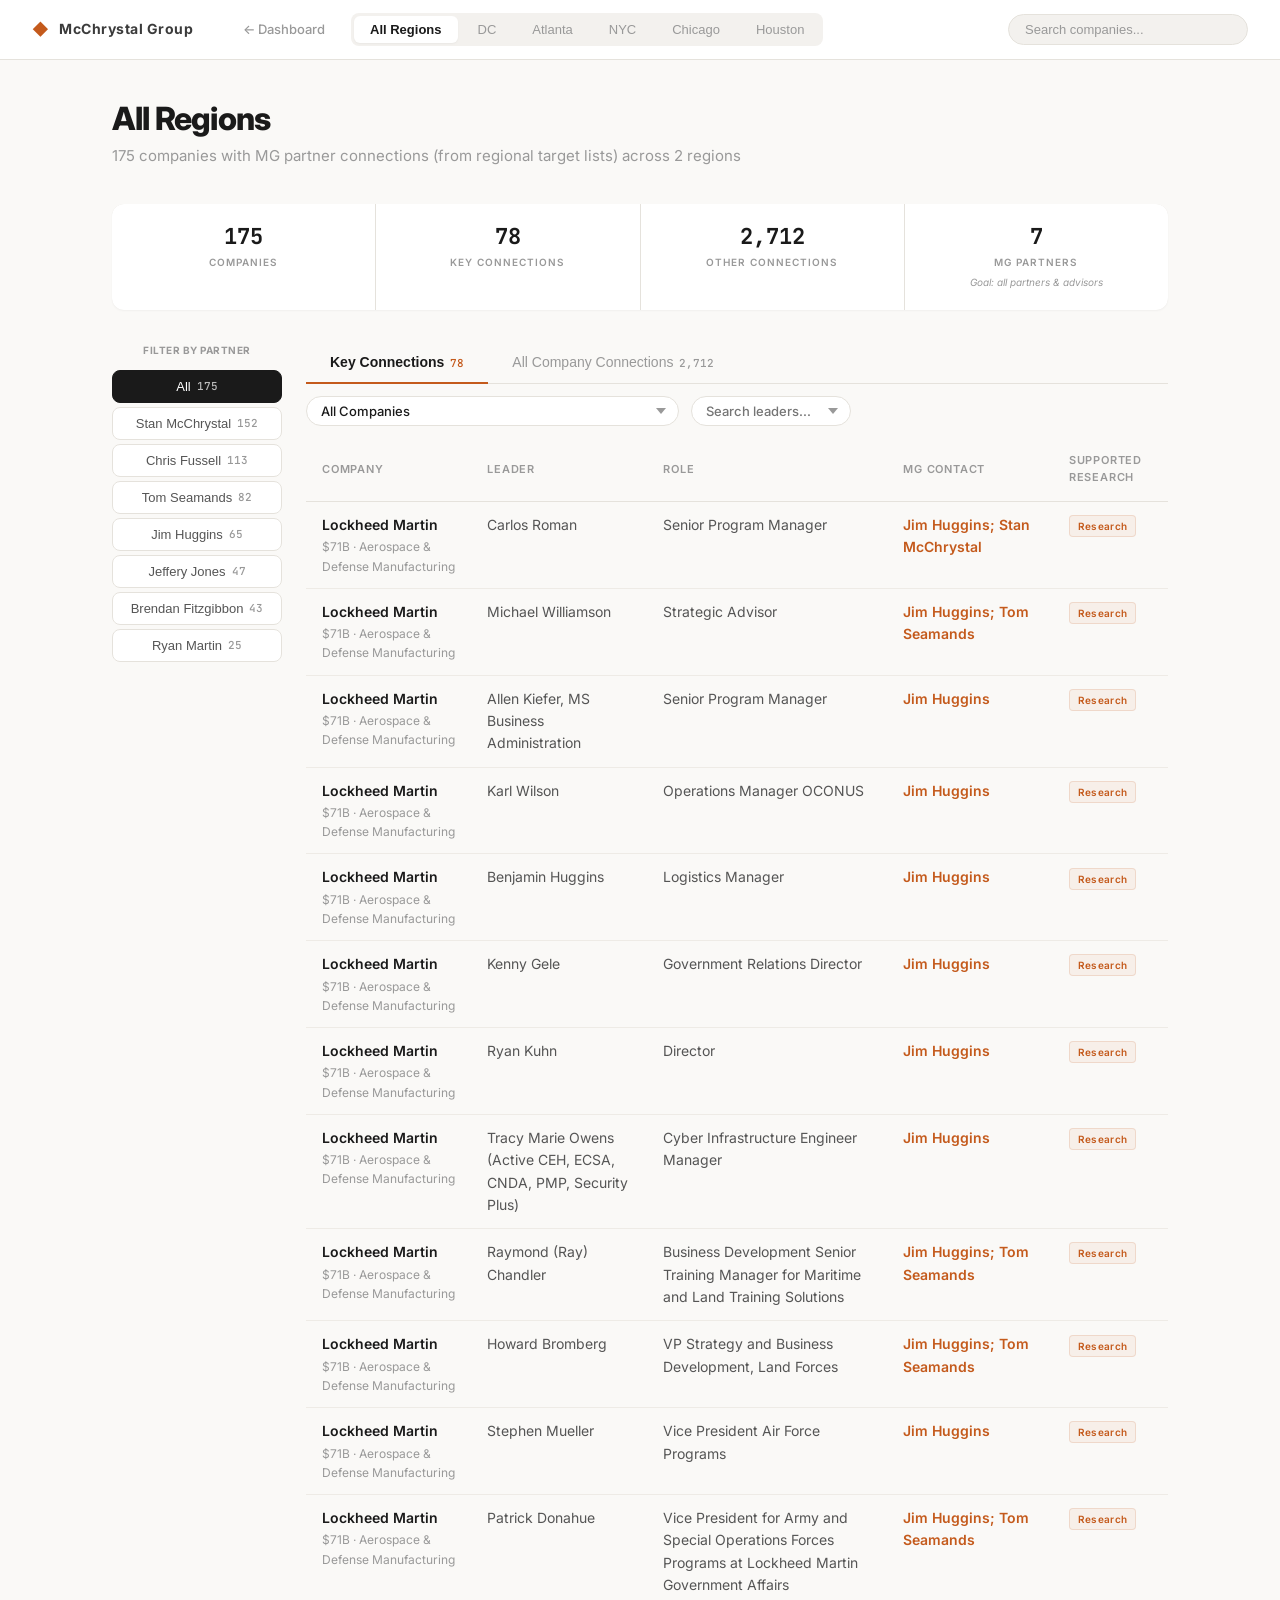
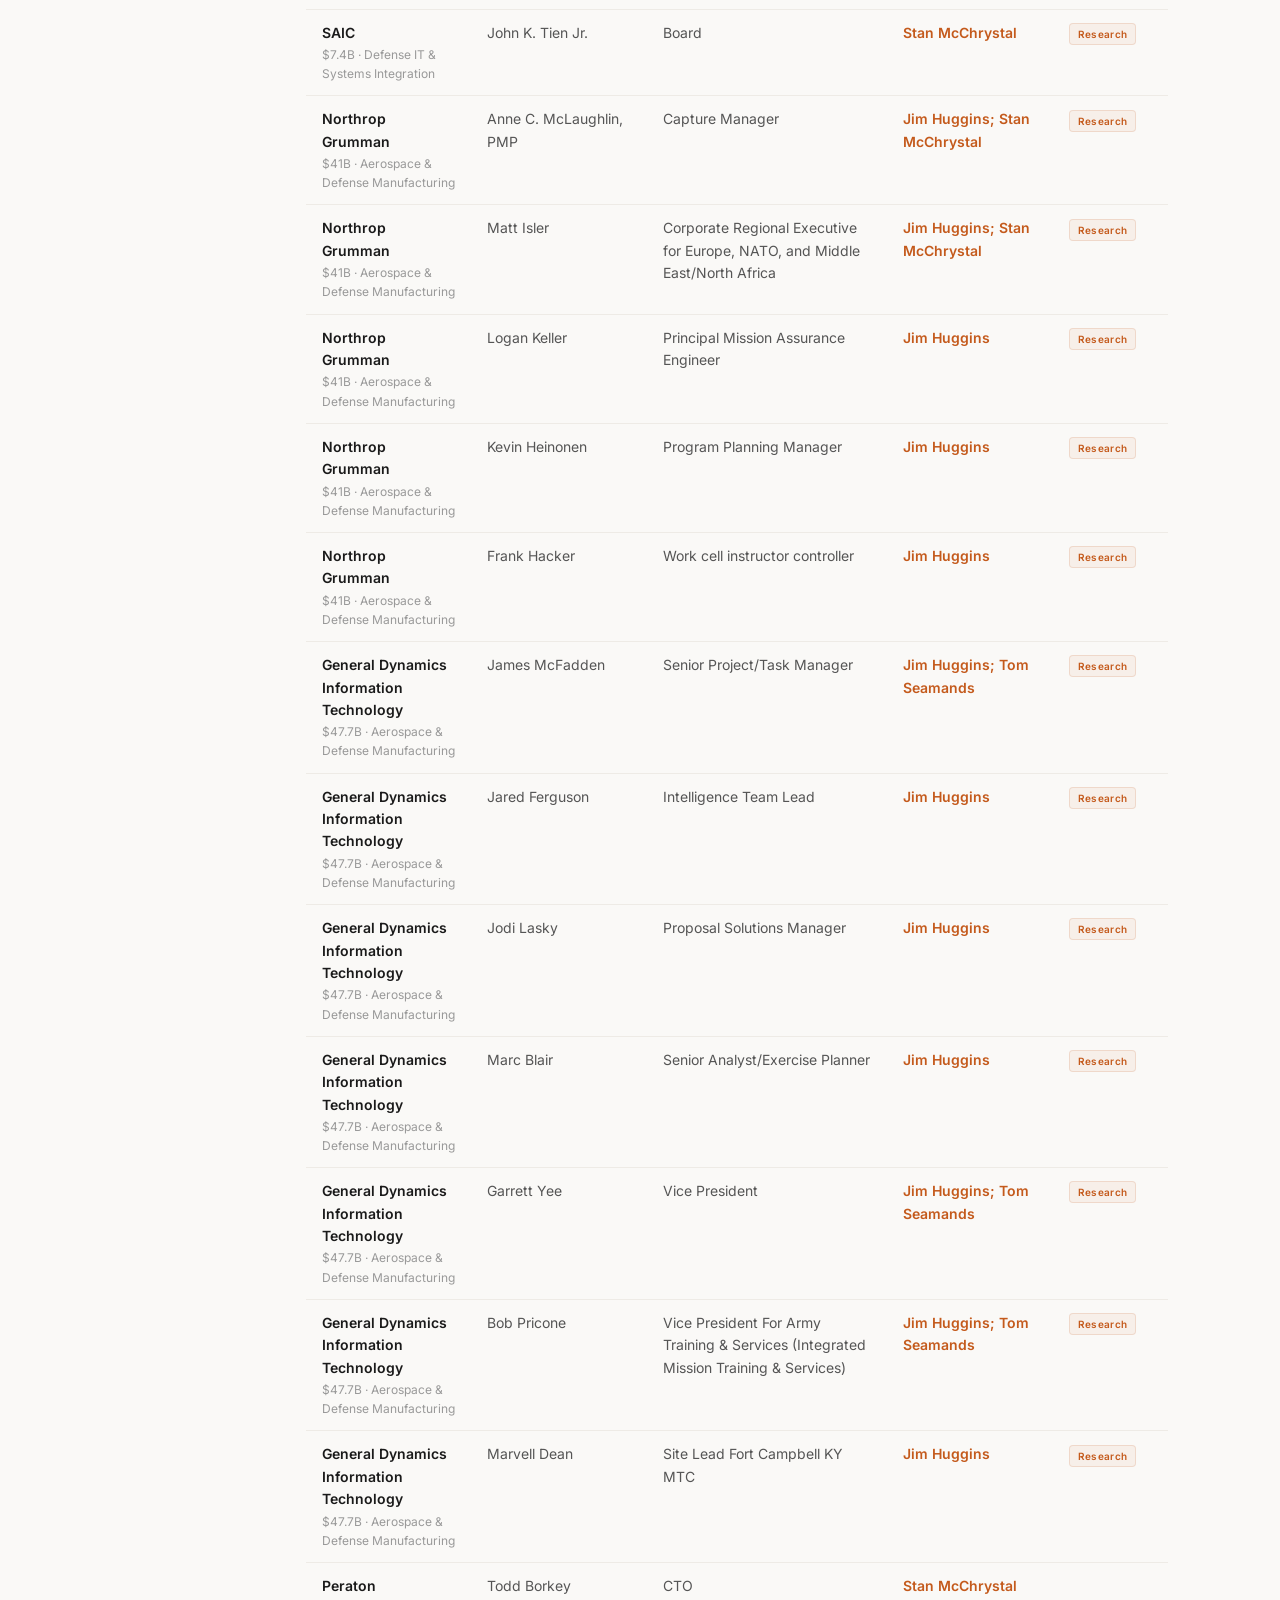
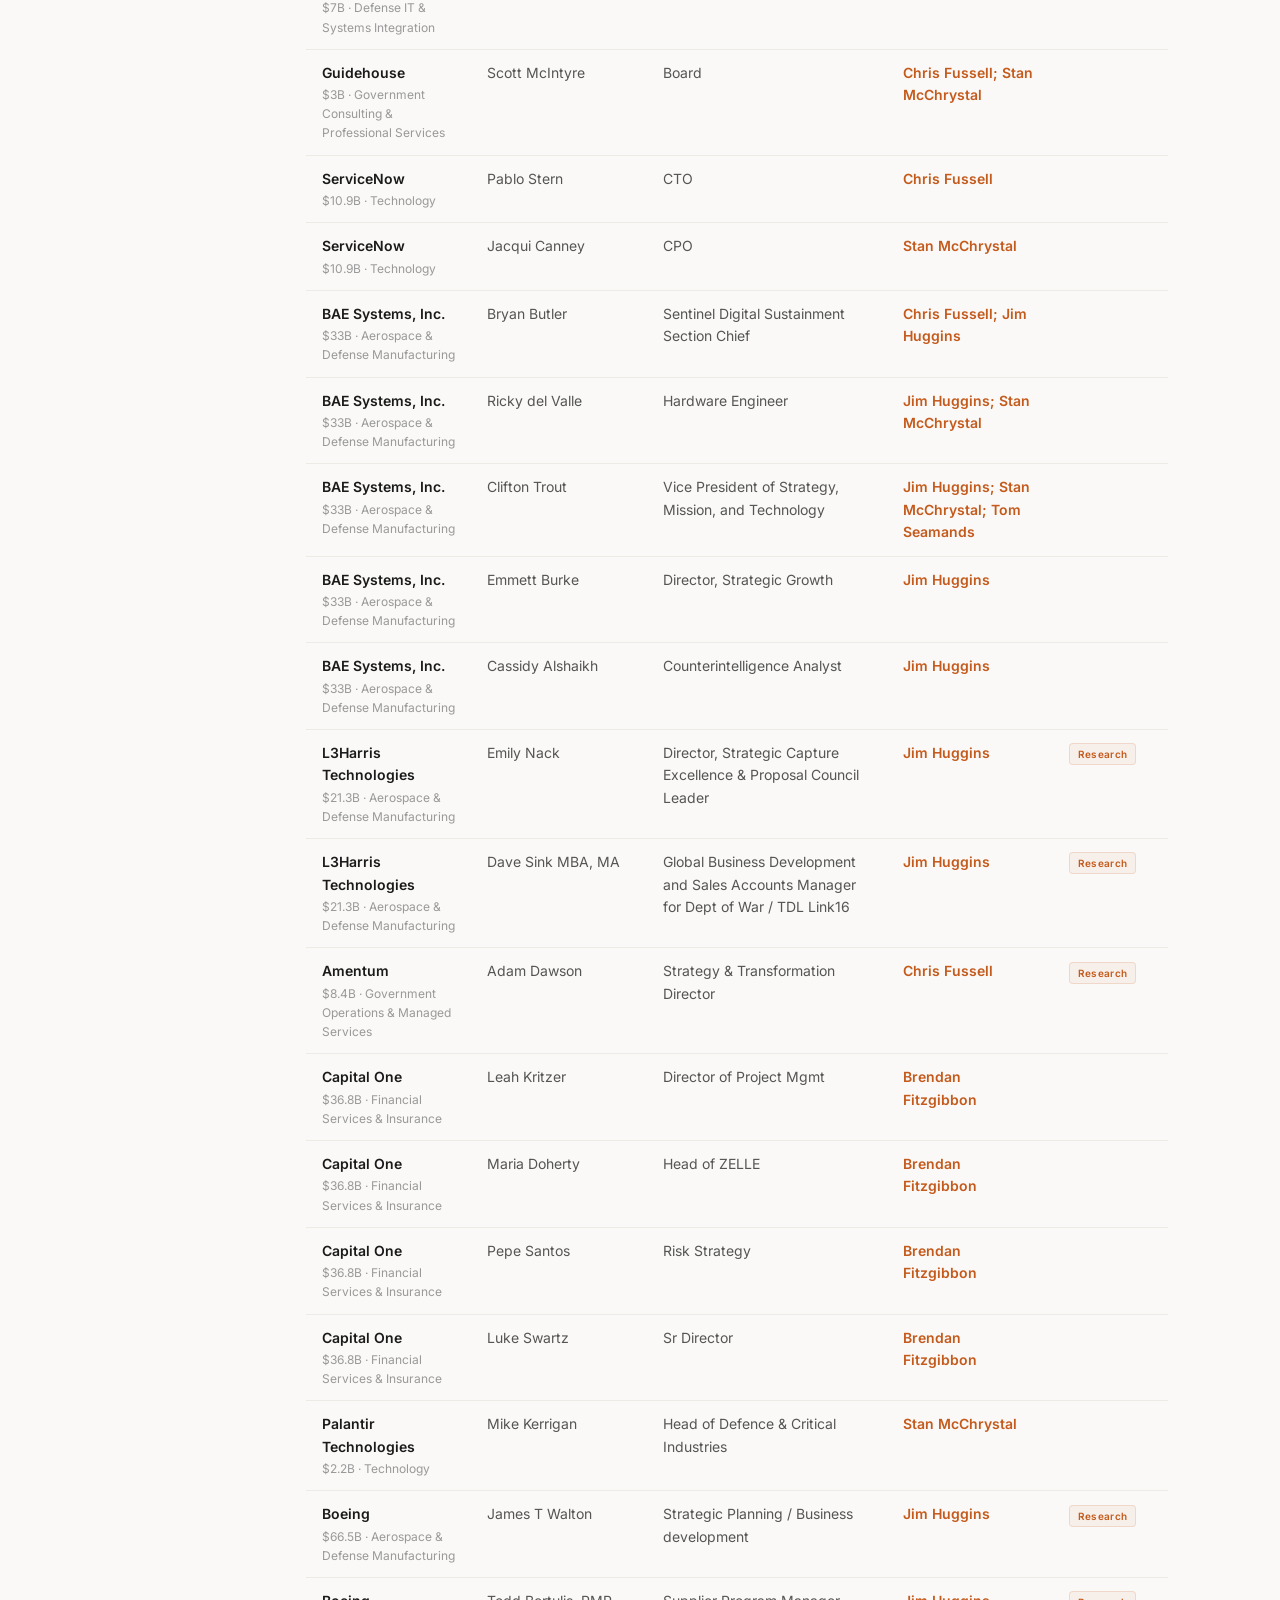
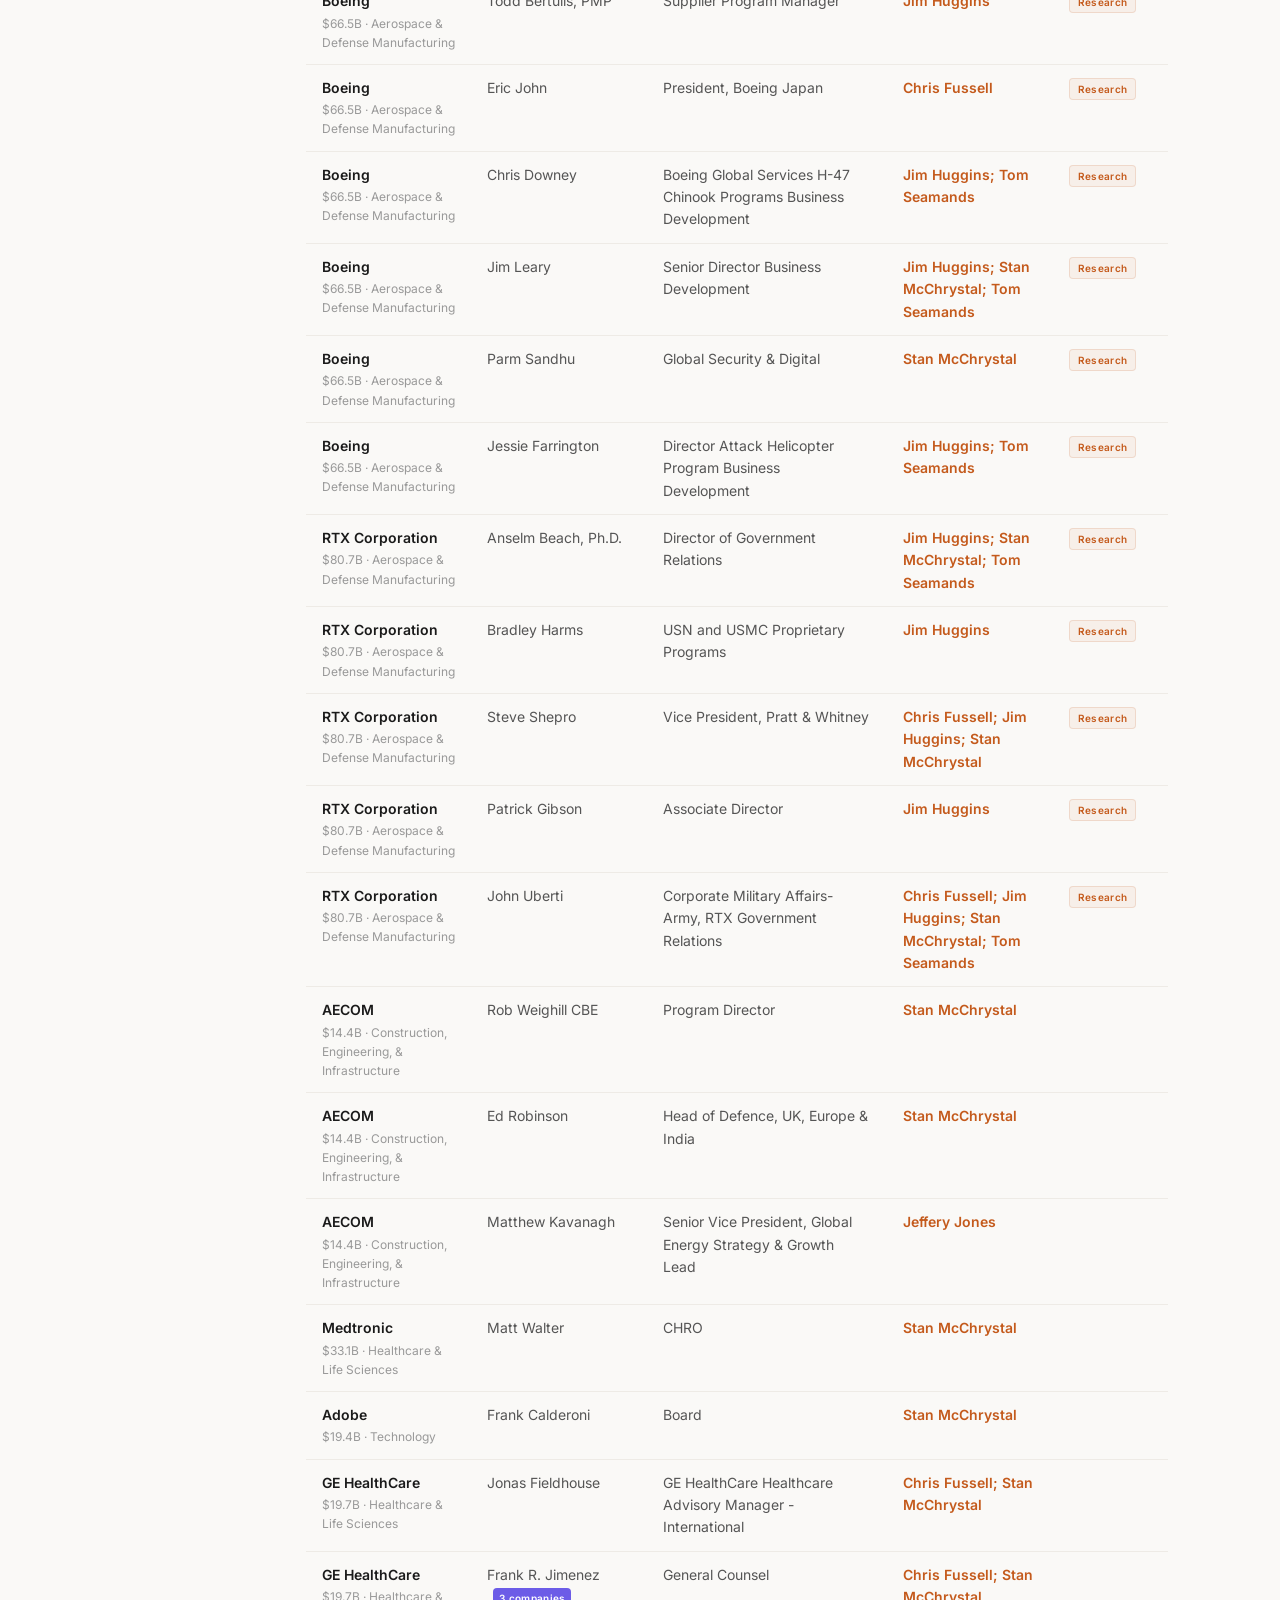
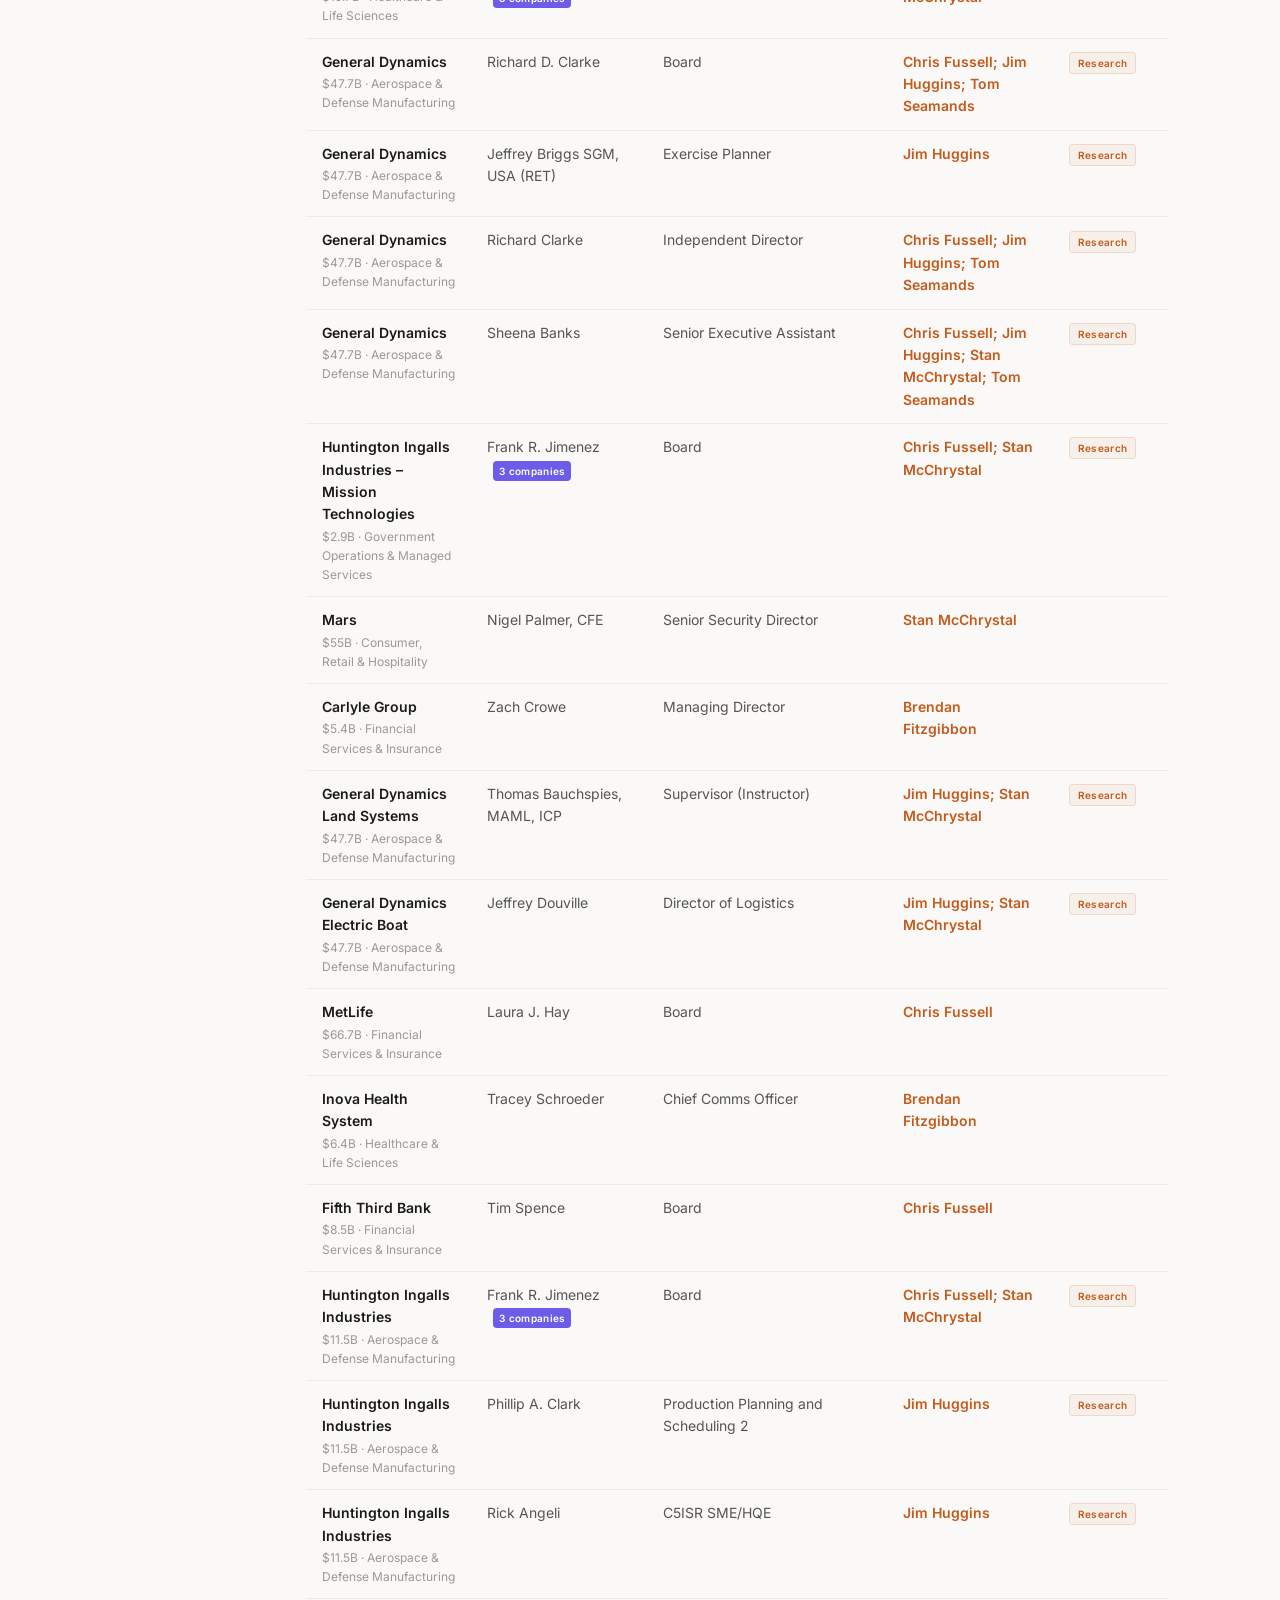
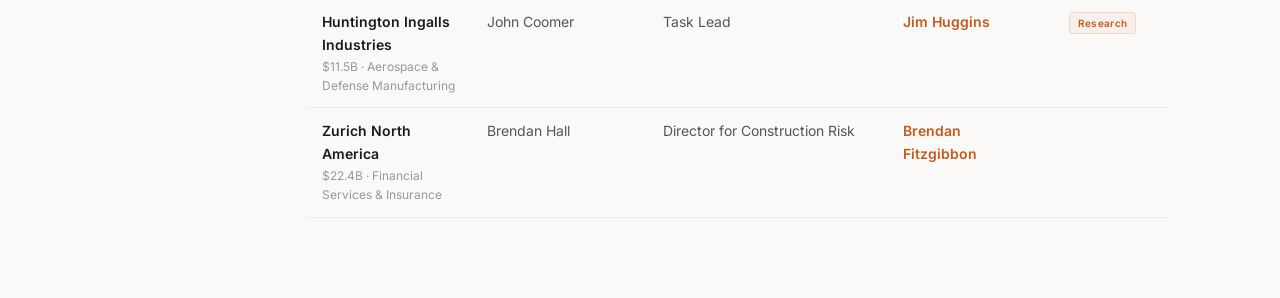
==== commit 838cd508: "Change connectivity badge text from 'N cos' to 'N companies' Co-Authored-By: Claude Opus 4.6 (1M con" ====
--- a/docs/connections.html
+++ b/docs/connections.html
@@ -702,7 +702,7 @@
         <th>Supported Research</th>
       </tr></thead><tbody>${rows.map(r => `<tr>
         <td><div class="company-cell"><span class="company-name">${esc(r.company_name)}</span><span class="company-meta">${r.revenue_millions ? '$' + fmtRev(r.revenue_millions) + ' &middot; ' : ''}${esc(r.industry || '')}</span></div></td>
-        <td>${esc(r.name)}${(leaderCompanyCount[r.name]?.size || 0) >= 2 ? ` <span class="badge-sm badge-connectivity" style="cursor:pointer;" title="Click to show all companies for ${esc(r.name)}" onclick="event.stopPropagation(); leaderFilter='${esc(r.name).replace(/'/g, "\\'")}'; sortCol=null; sortDir='asc'; document.getElementById('list-content').innerHTML=renderTabContent(); bindTableSort();">${leaderCompanyCount[r.name].size} cos</span>` : ''}</td>
+        <td>${esc(r.name)}${(leaderCompanyCount[r.name]?.size || 0) >= 2 ? ` <span class="badge-sm badge-connectivity" style="cursor:pointer;" title="Click to show all companies for ${esc(r.name)}" onclick="event.stopPropagation(); leaderFilter='${esc(r.name).replace(/'/g, "\\'")}'; sortCol=null; sortDir='asc'; document.getElementById('list-content').innerHTML=renderTabContent(); bindTableSort();">${leaderCompanyCount[r.name].size} companies</span>` : ''}</td>
         <td>${esc(r.role)}</td>
         <td>${r.mg_point_of_contact ? `<span class="poc-name">${esc(r.mg_point_of_contact)}</span>` : '<span class="no-poc">&mdash;</span>'}</td>
         <td>${r.is_military ? '<span class="badge-sm badge-mil">MIL</span> ' : ''}${r.pipeline_match ? `<a href="index.html?view=research&company=${encodeURIComponent(r.company_name)}" class="badge-sm badge-pipeline" style="text-decoration:none;cursor:pointer;" target="_top">Research</a>` : ''}</td>
@@ -758,7 +758,7 @@
         <th data-sort="mg_partner" class="${sortCol === 'mg_partner' ? 'sorted' : ''}">MG Partner ${arrow('mg_partner')}</th>
       </tr></thead><tbody>${rows.map(r => `<tr>
         <td><span class="company-name">${esc(r.company_name)}</span></td>
-        <td>${esc(r.connection_name)}${(connCompanyCount[r.connection_name]?.size || 0) >= 2 ? ` <span class="badge-sm badge-connectivity" style="cursor:pointer;" title="Click to show all companies for ${esc(r.connection_name)}" onclick="event.stopPropagation(); connectionFilter='${esc(r.connection_name).replace(/'/g, "\\'")}'; sortCol=null; sortDir='asc'; document.getElementById('list-content').innerHTML=renderTabContent(); bindTableSort();">${connCompanyCount[r.connection_name].size} cos</span>` : ''}</td>
+        <td>${esc(r.connection_name)}${(connCompanyCount[r.connection_name]?.size || 0) >= 2 ? ` <span class="badge-sm badge-connectivity" style="cursor:pointer;" title="Click to show all companies for ${esc(r.connection_name)}" onclick="event.stopPropagation(); connectionFilter='${esc(r.connection_name).replace(/'/g, "\\'")}'; sortCol=null; sortDir='asc'; document.getElementById('list-content').innerHTML=renderTabContent(); bindTableSort();">${connCompanyCount[r.connection_name].size} companies</span>` : ''}</td>
         <td>${esc(r.position)}</td>
         <td><span class="badge-sm badge-partner">${esc(r.mg_partner)}</span></td>
       </tr>`).join("")}</tbody></table>`;
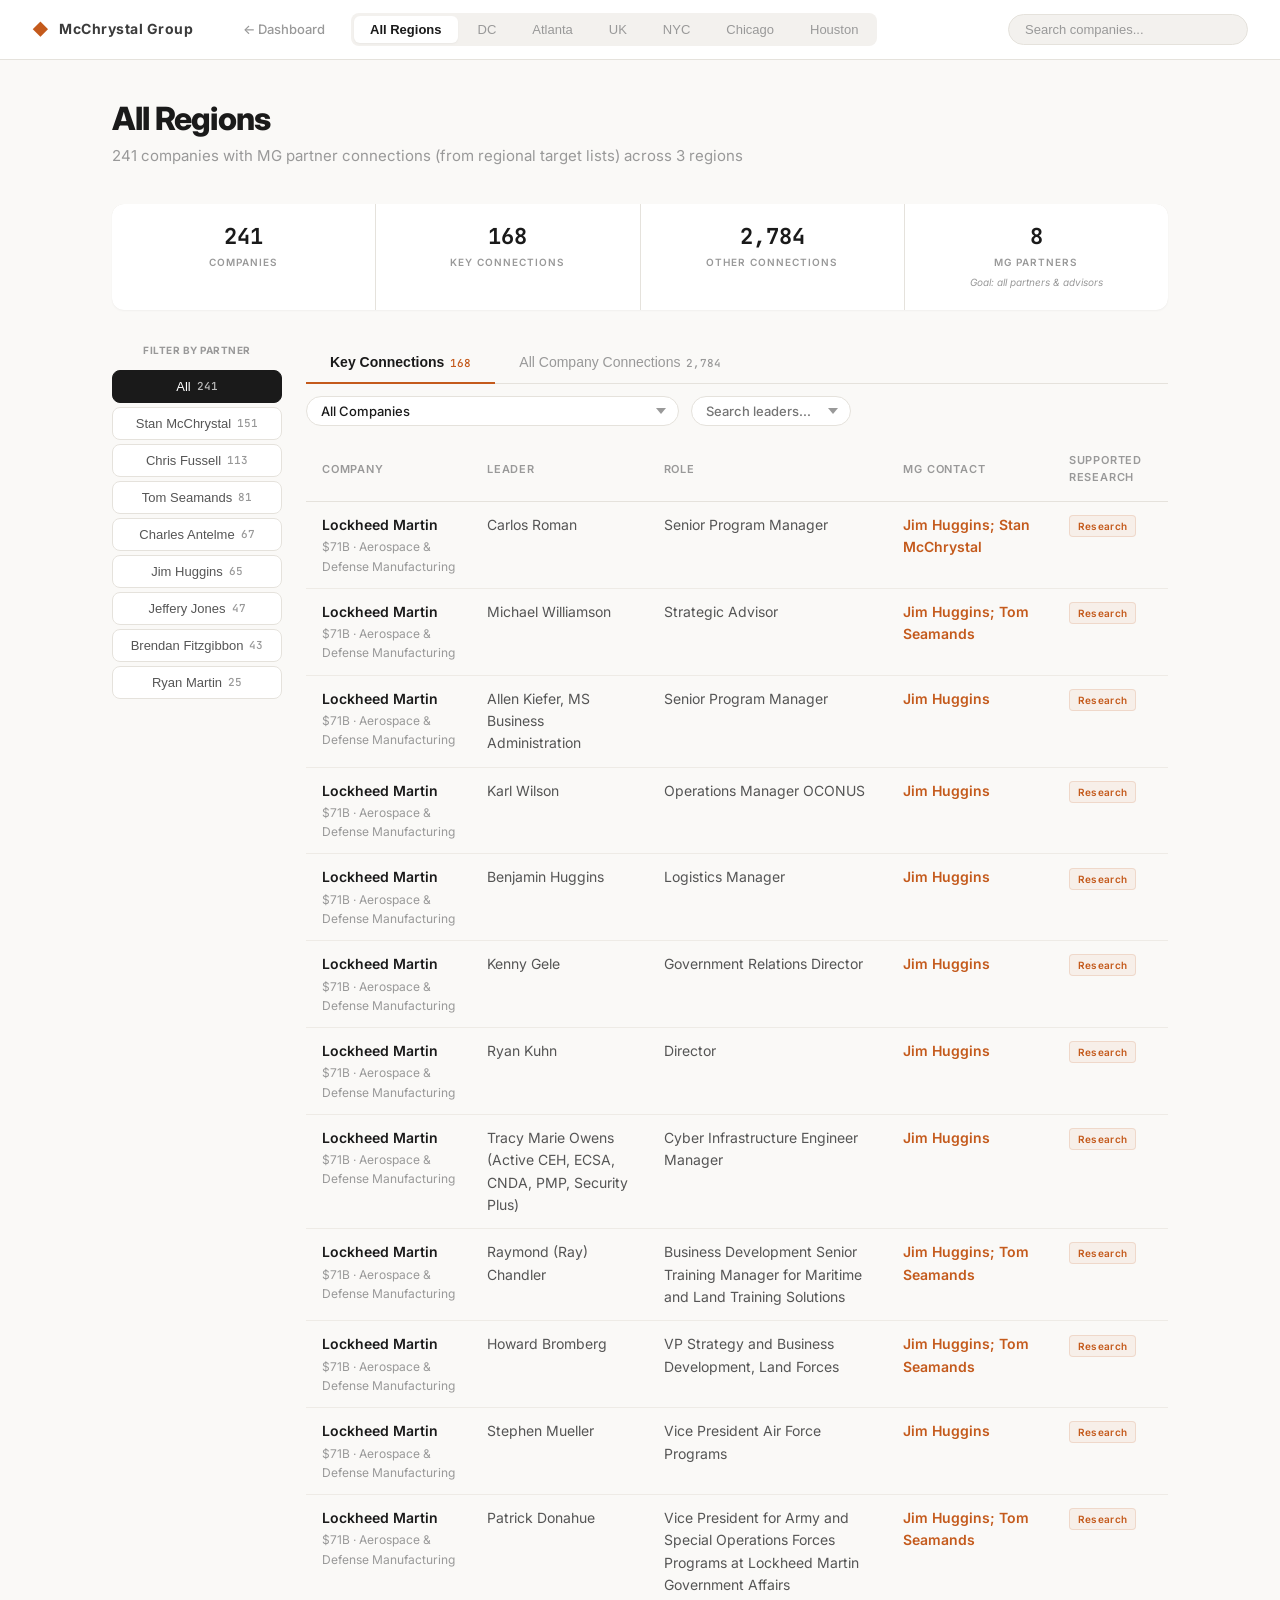
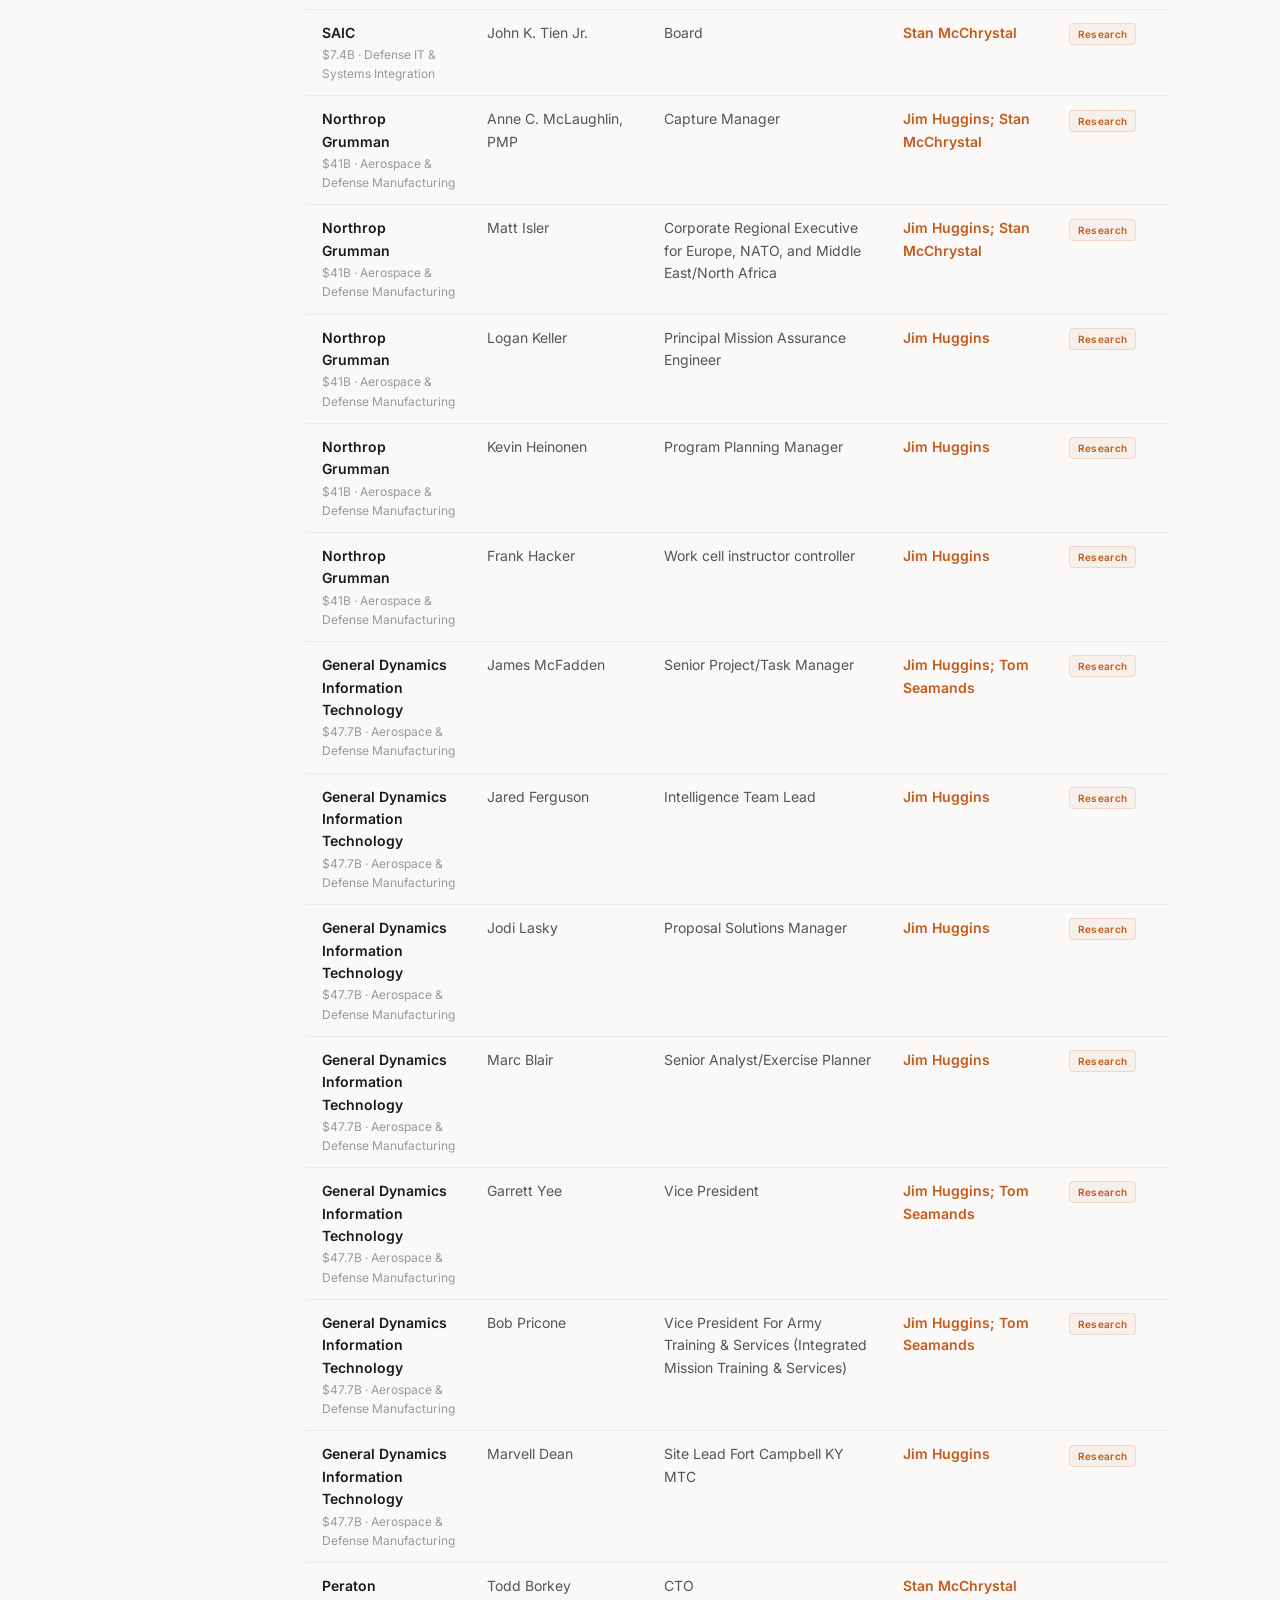
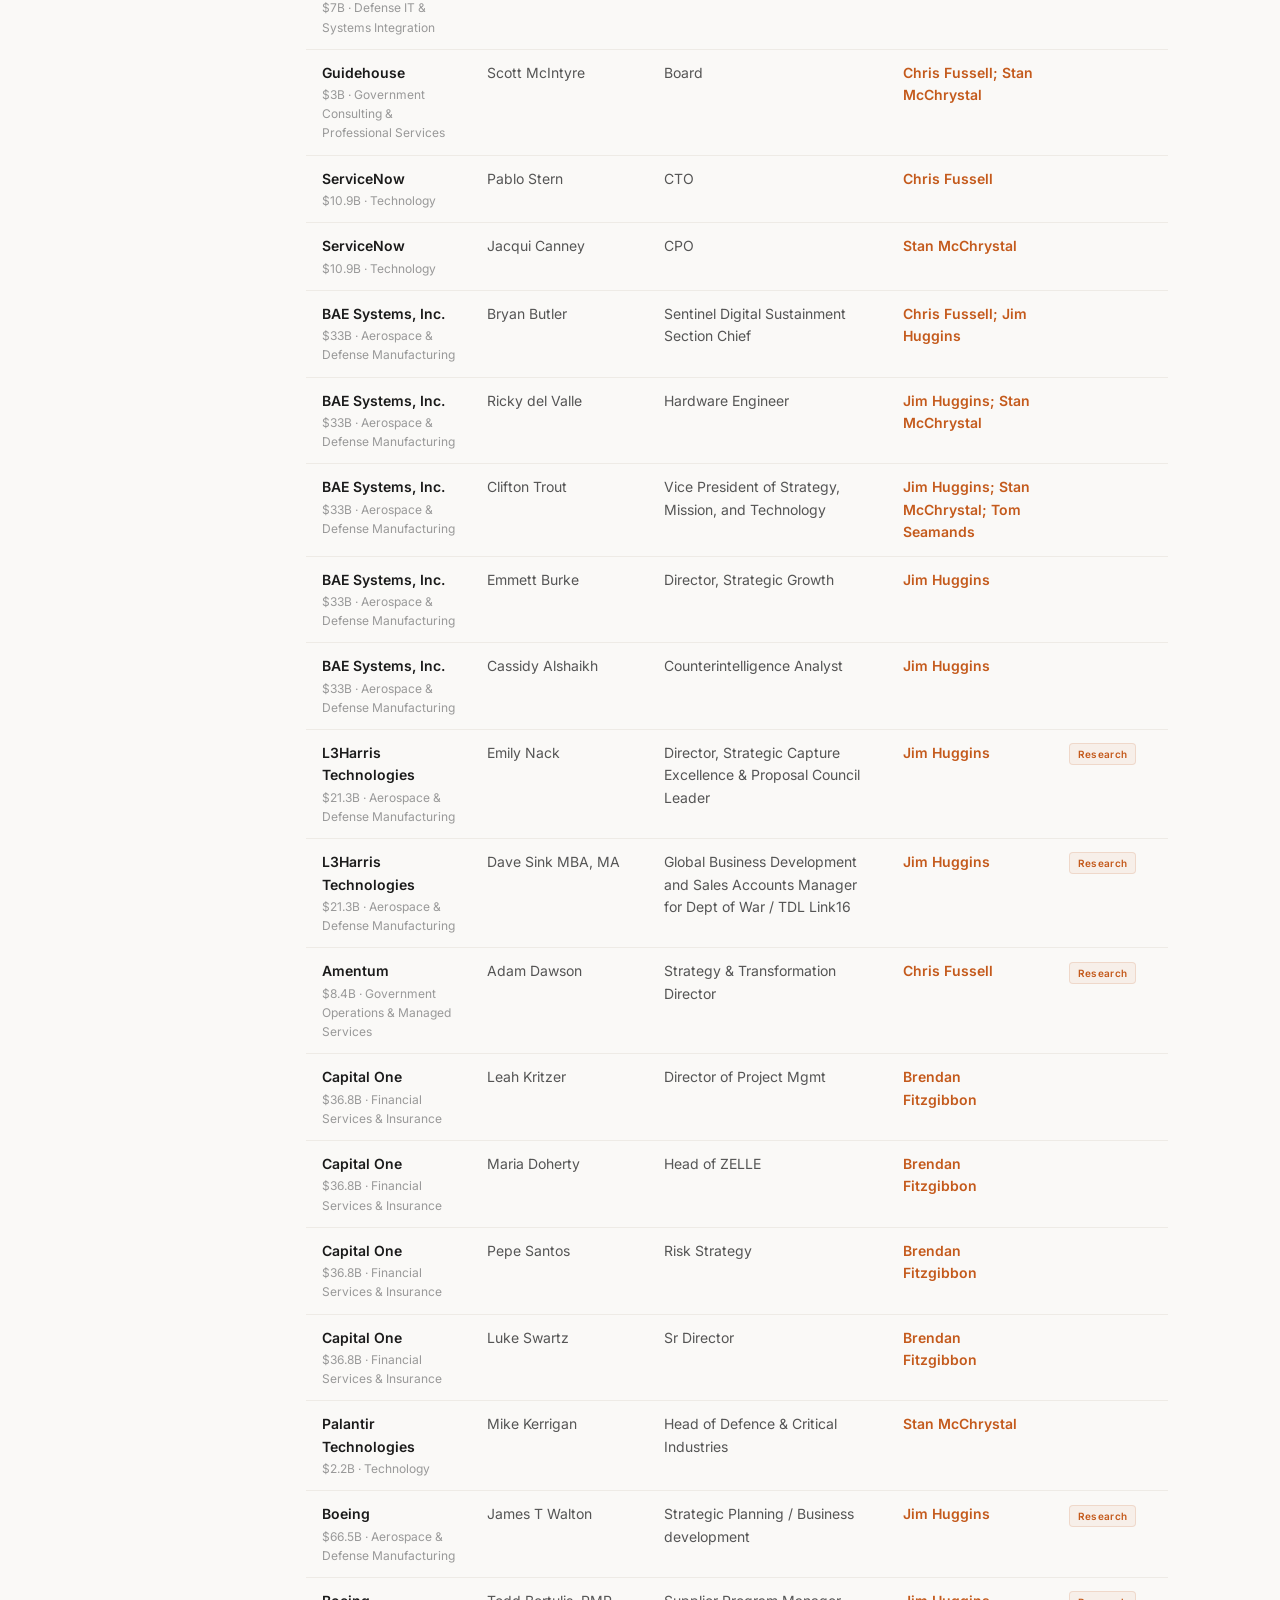
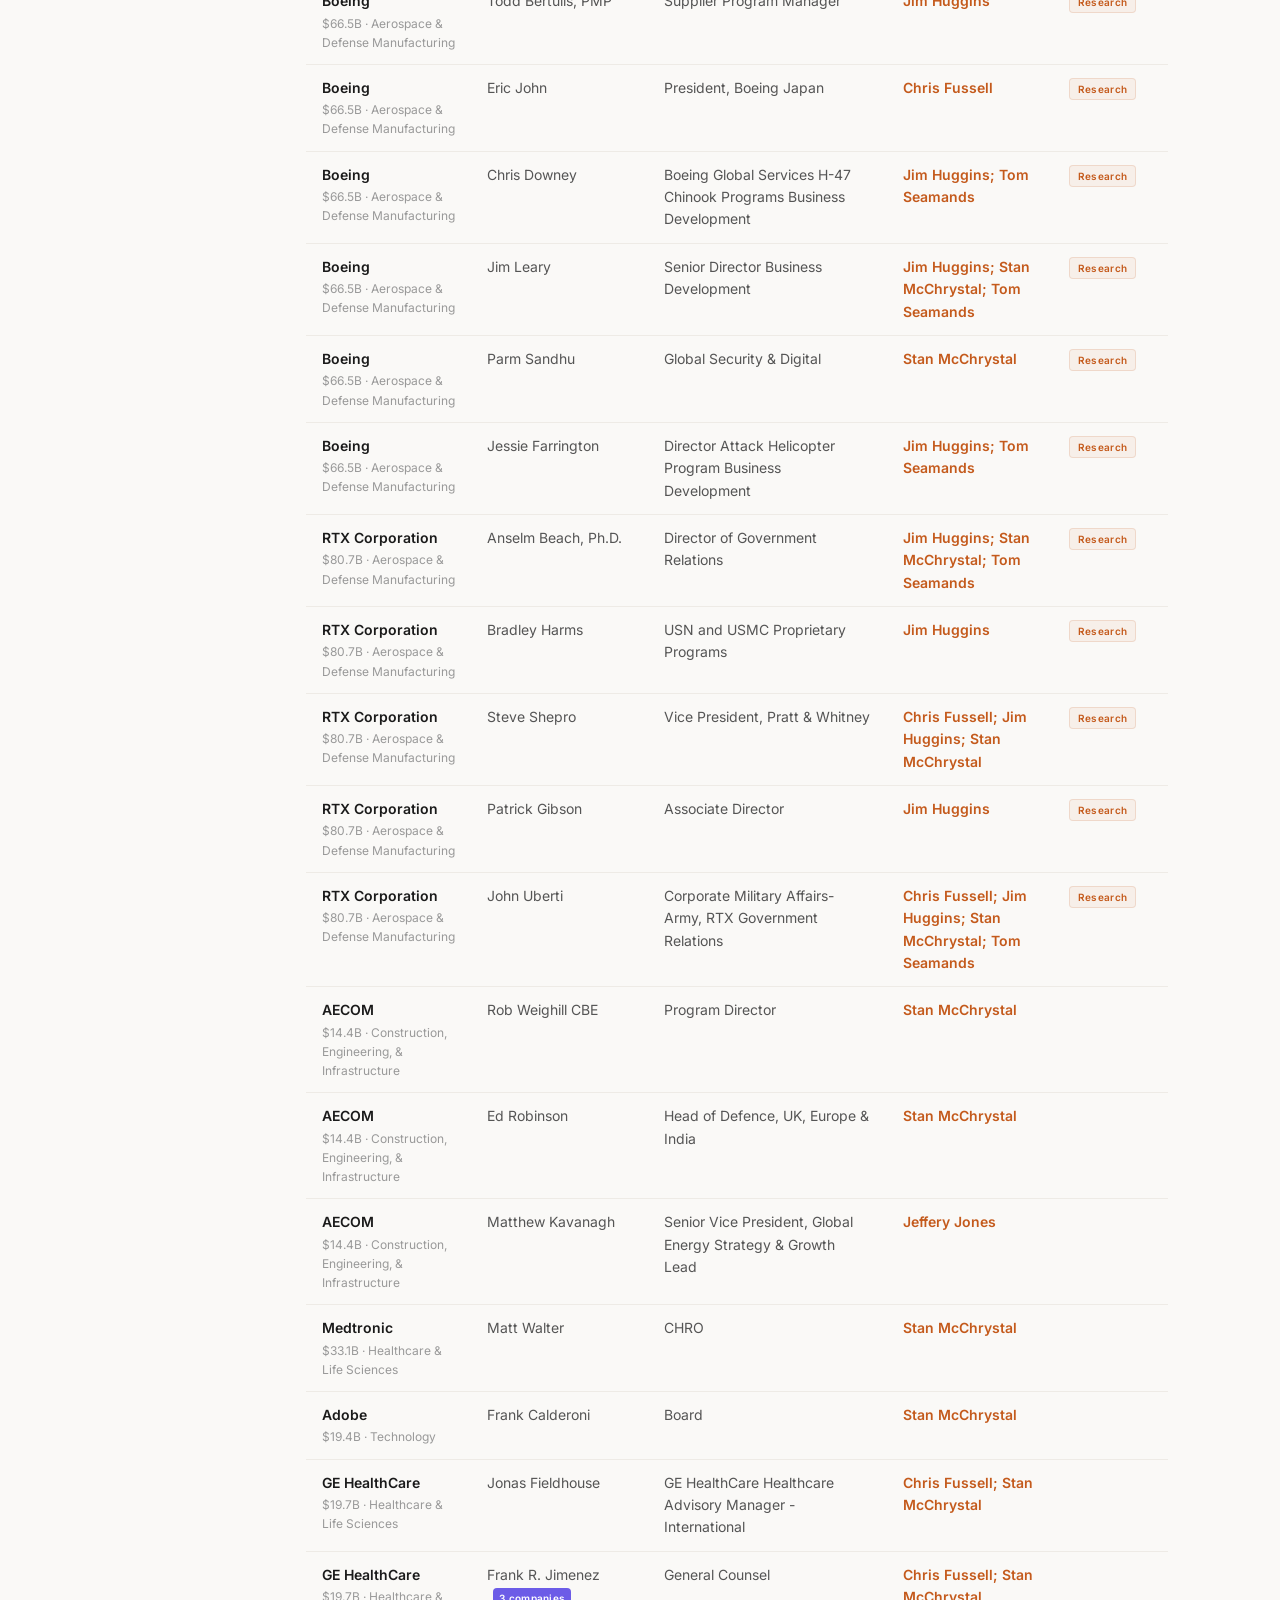
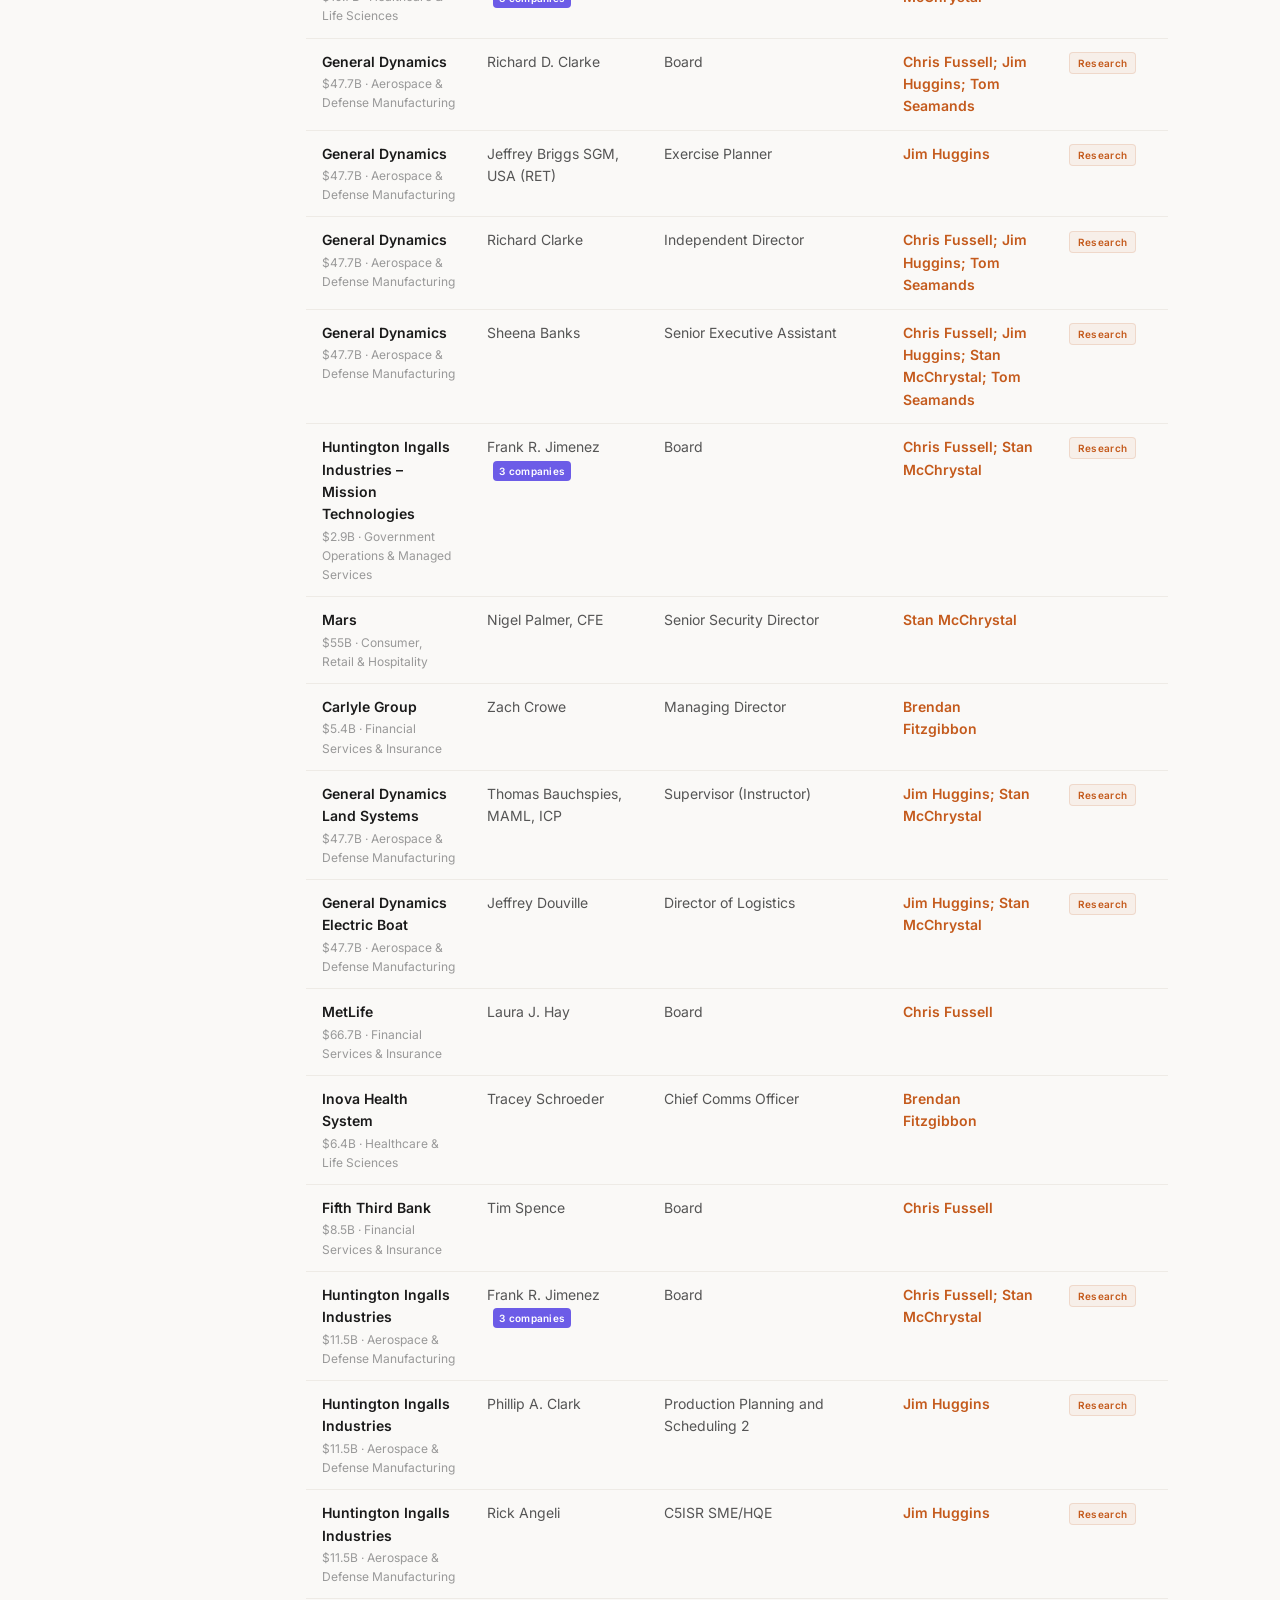
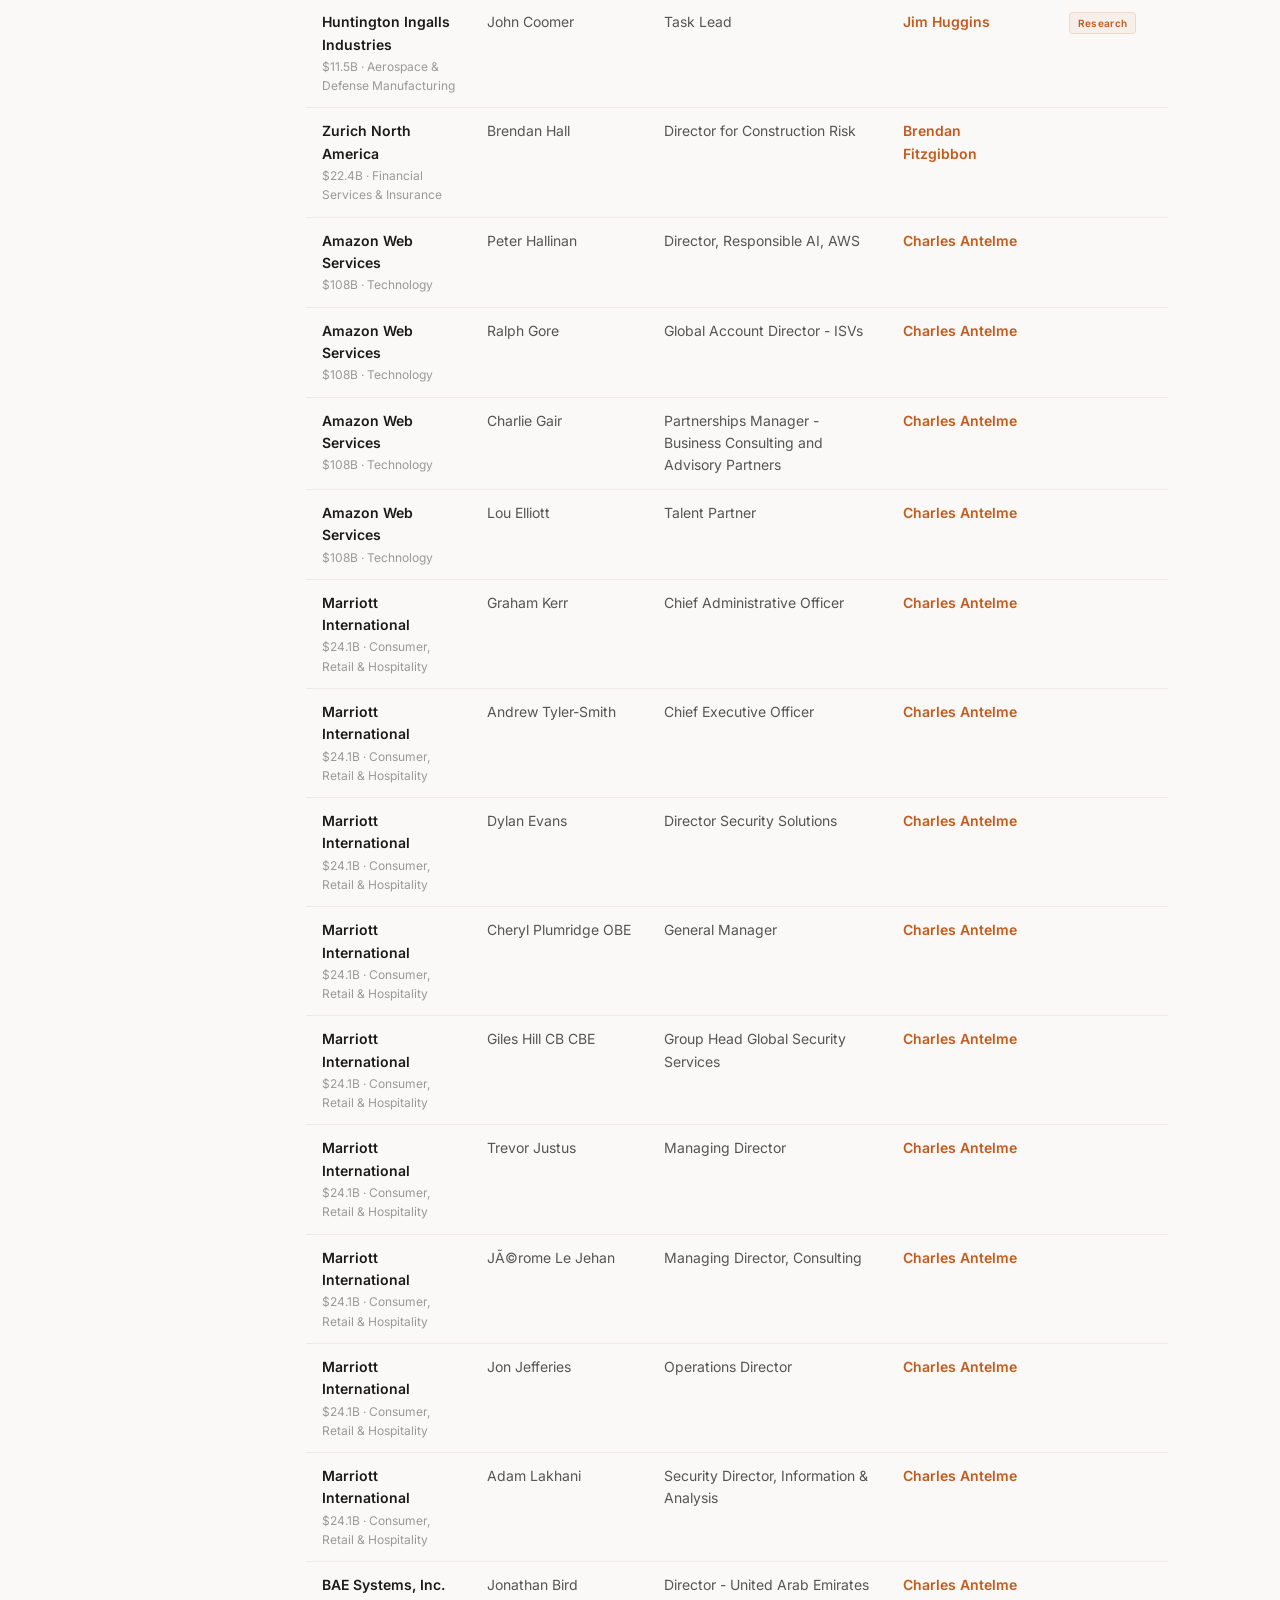
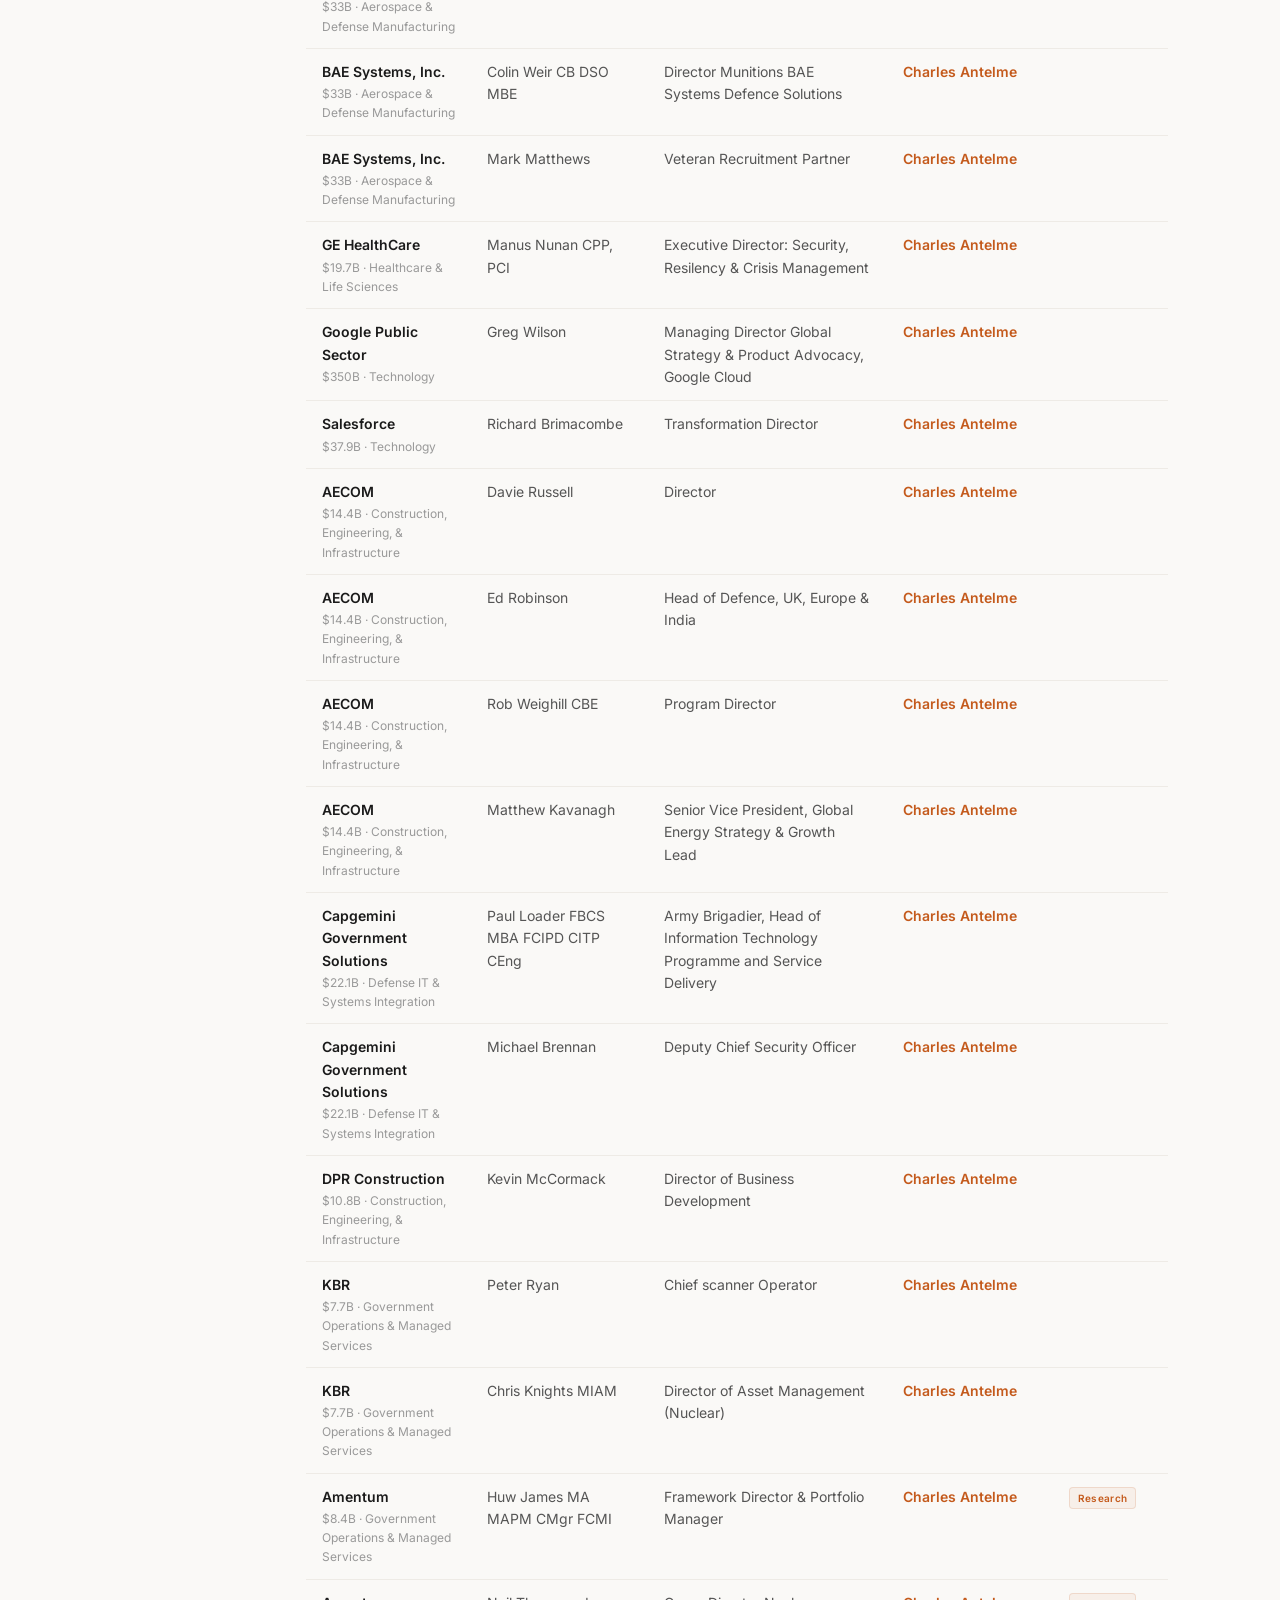
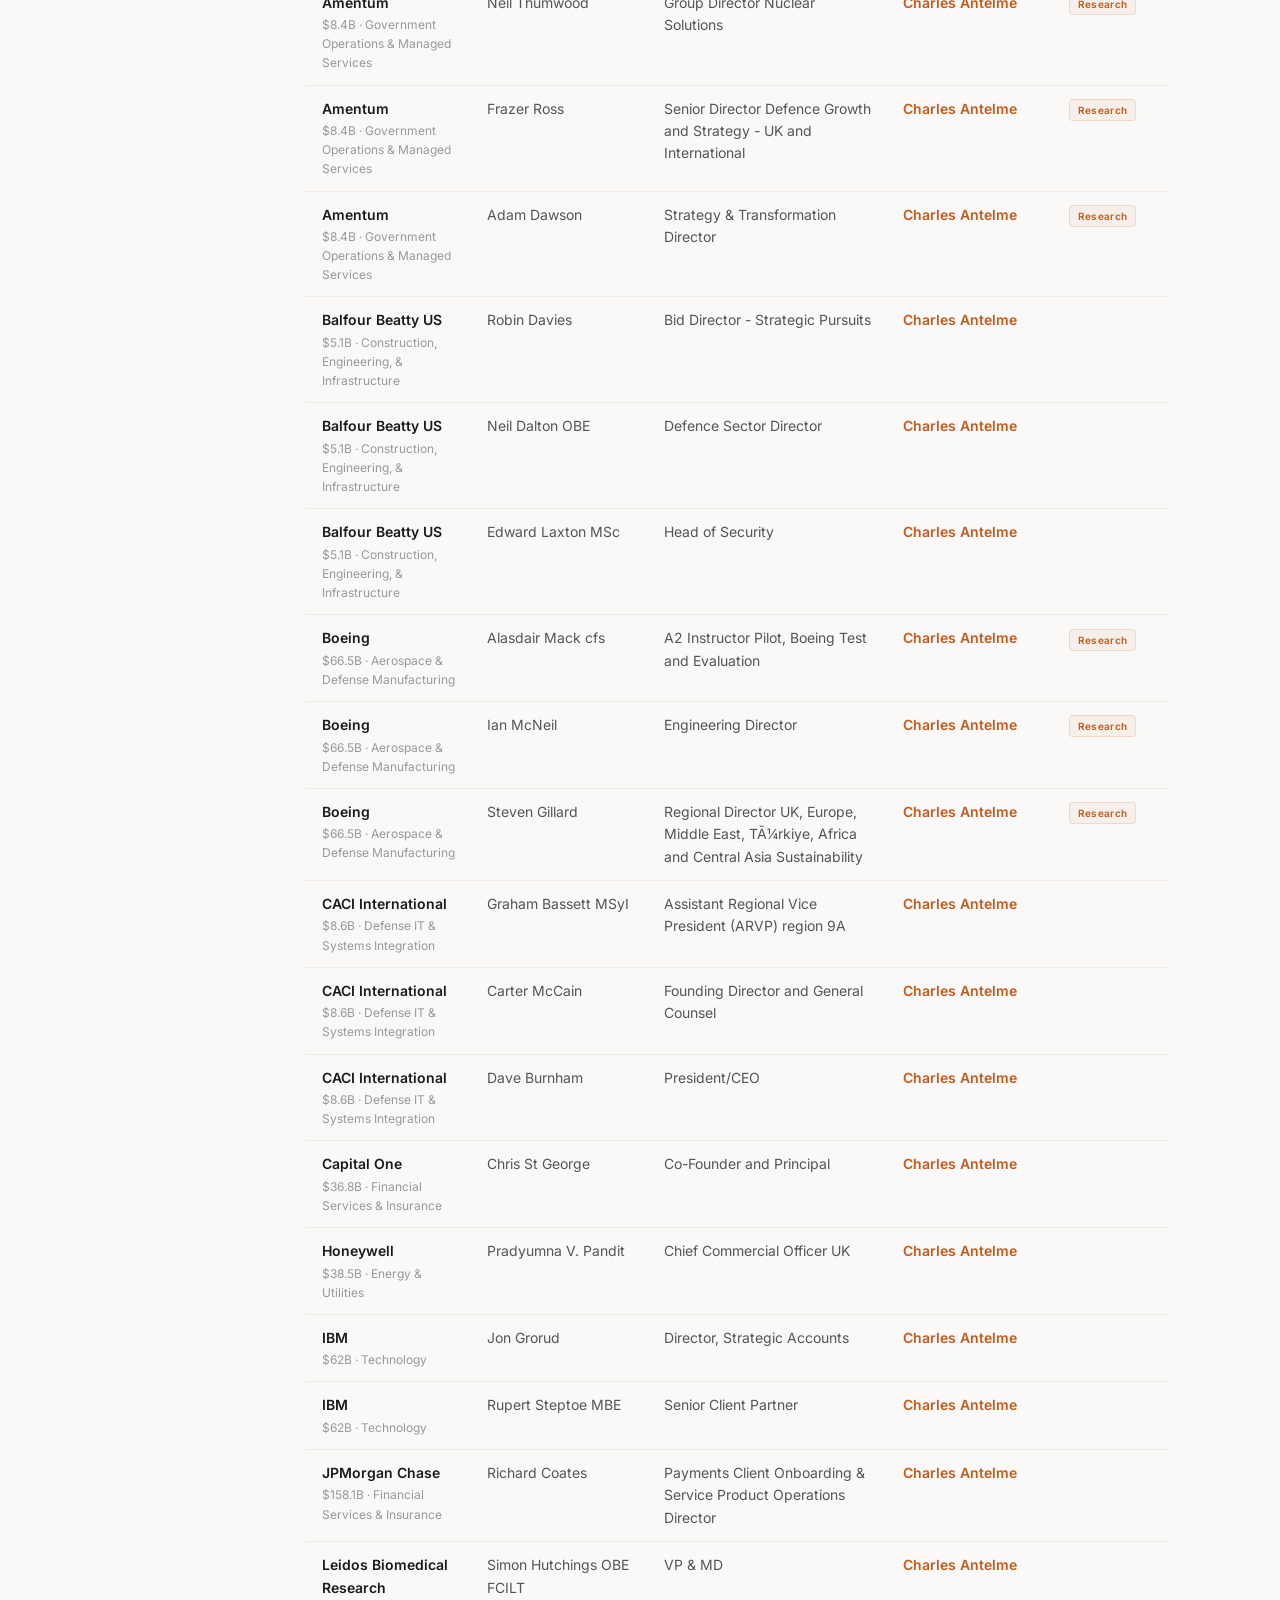
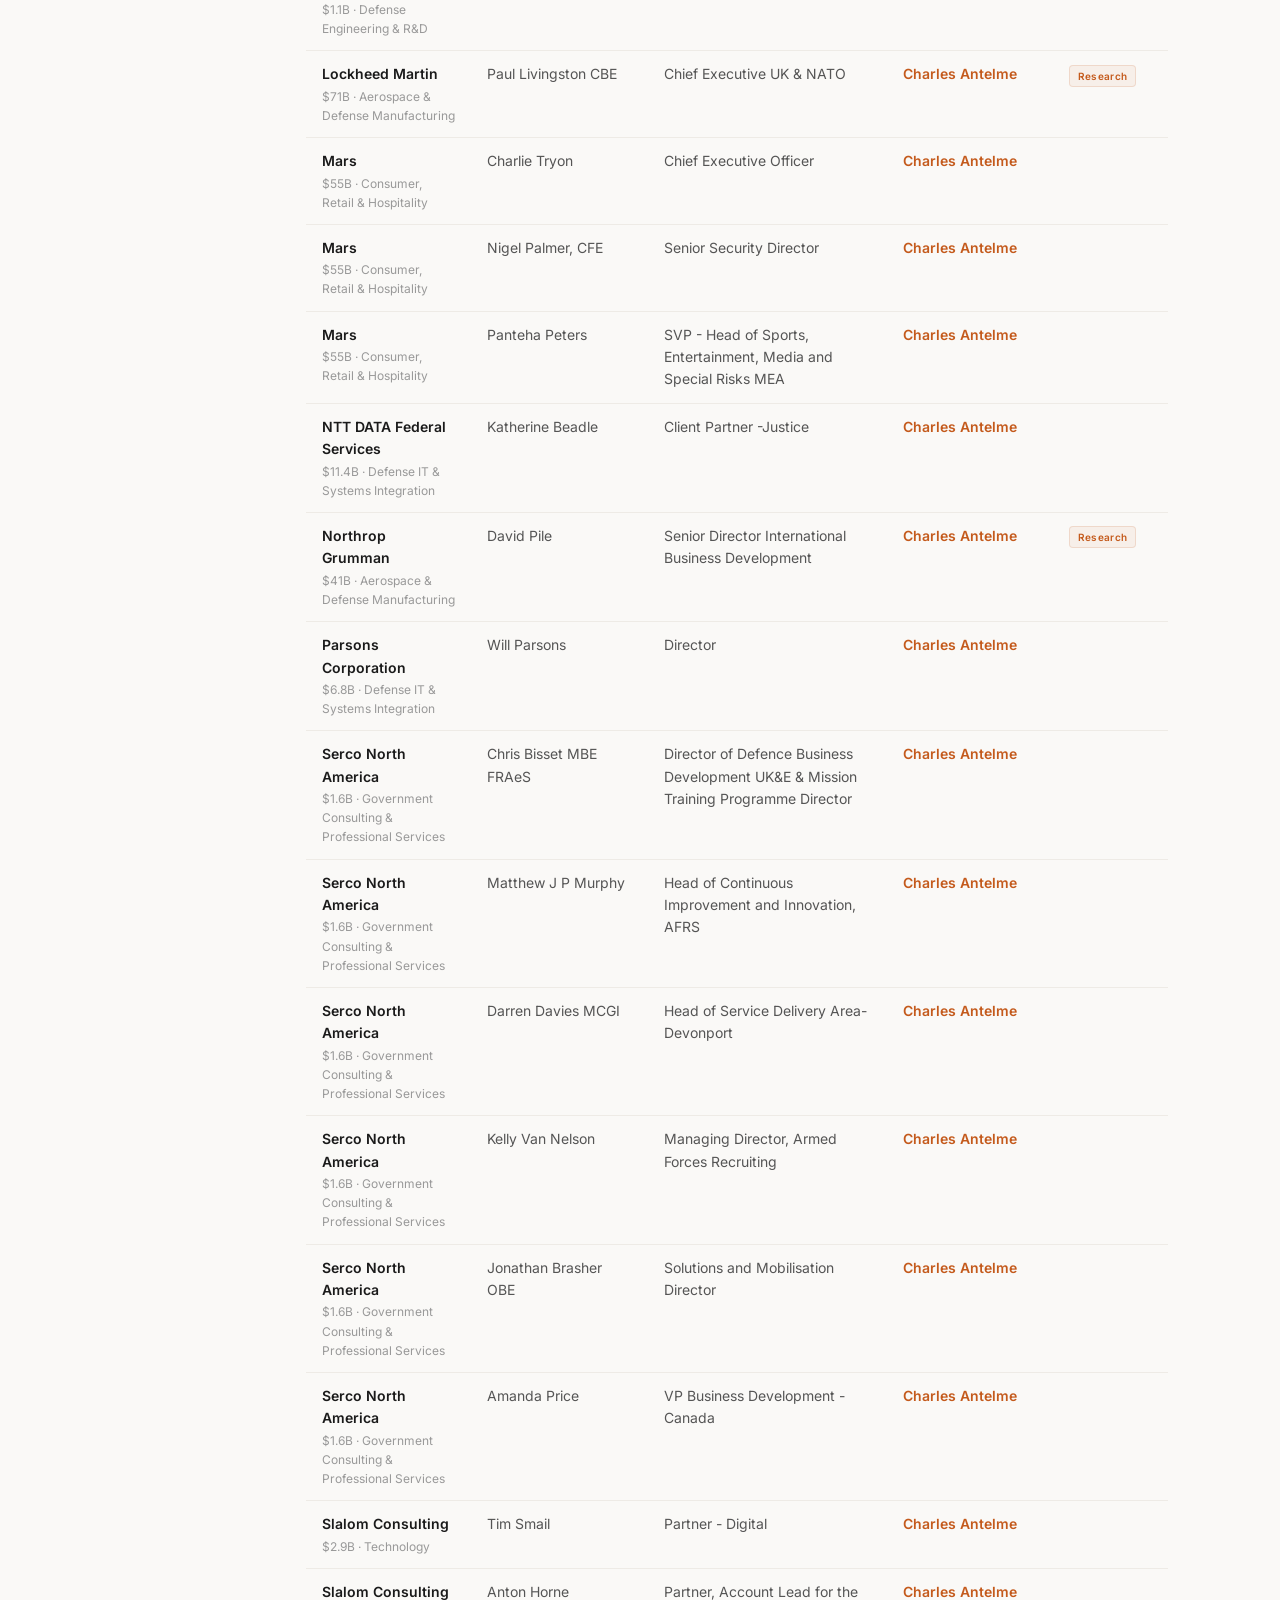
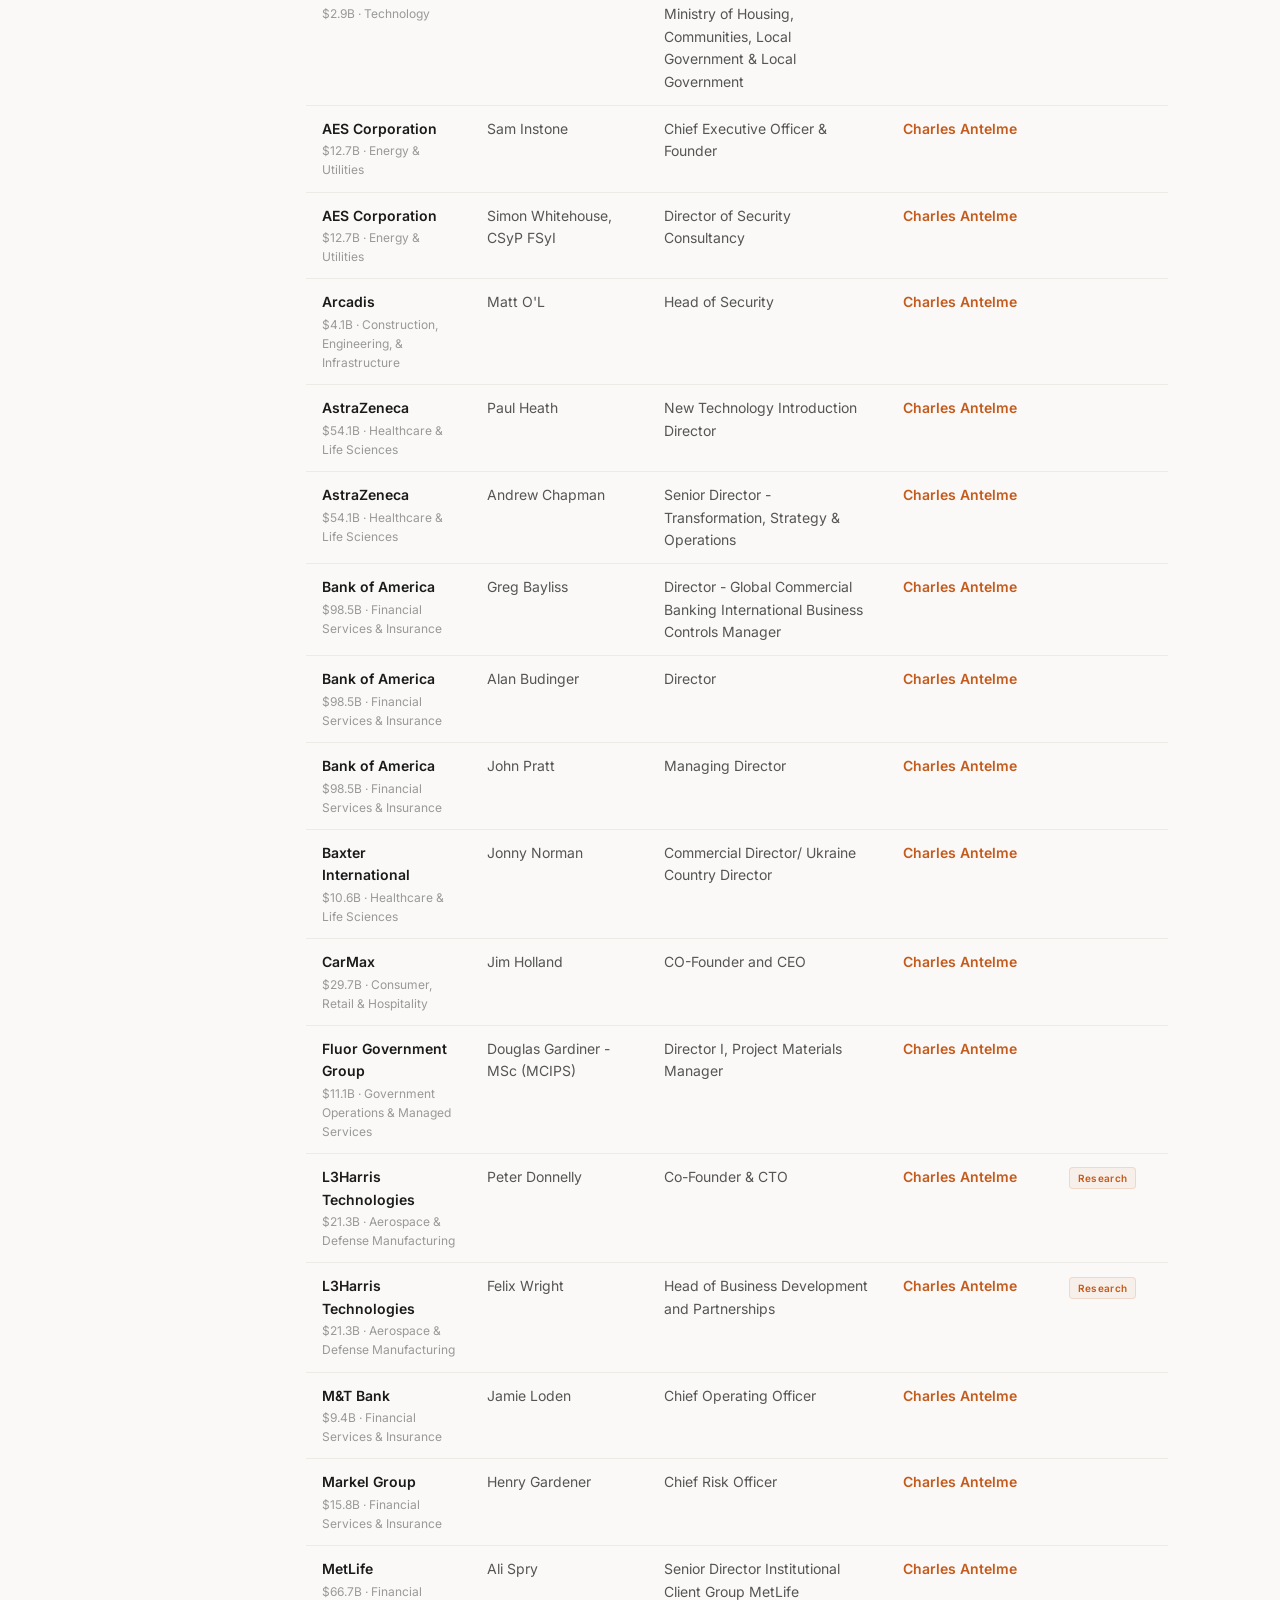
==== commit 436ef963: "Add UK tab to connections nav bar Co-Authored-By: Claude Opus 4.6 (1M context) <noreply@anthropic.co" ====
--- a/docs/connections.html
+++ b/docs/connections.html
@@ -479,6 +479,7 @@
         { key: 'all', label: 'All Regions', placeholder: false },
         { key: 'DC', label: 'DC', placeholder: false },
         { key: 'ATL', label: 'Atlanta', placeholder: false },
+        { key: 'UK', label: 'UK', placeholder: false },
         { key: 'NYC', label: 'NYC', placeholder: true },
         { key: 'CHI', label: 'Chicago', placeholder: true },
         { key: 'HOU', label: 'Houston', placeholder: true },
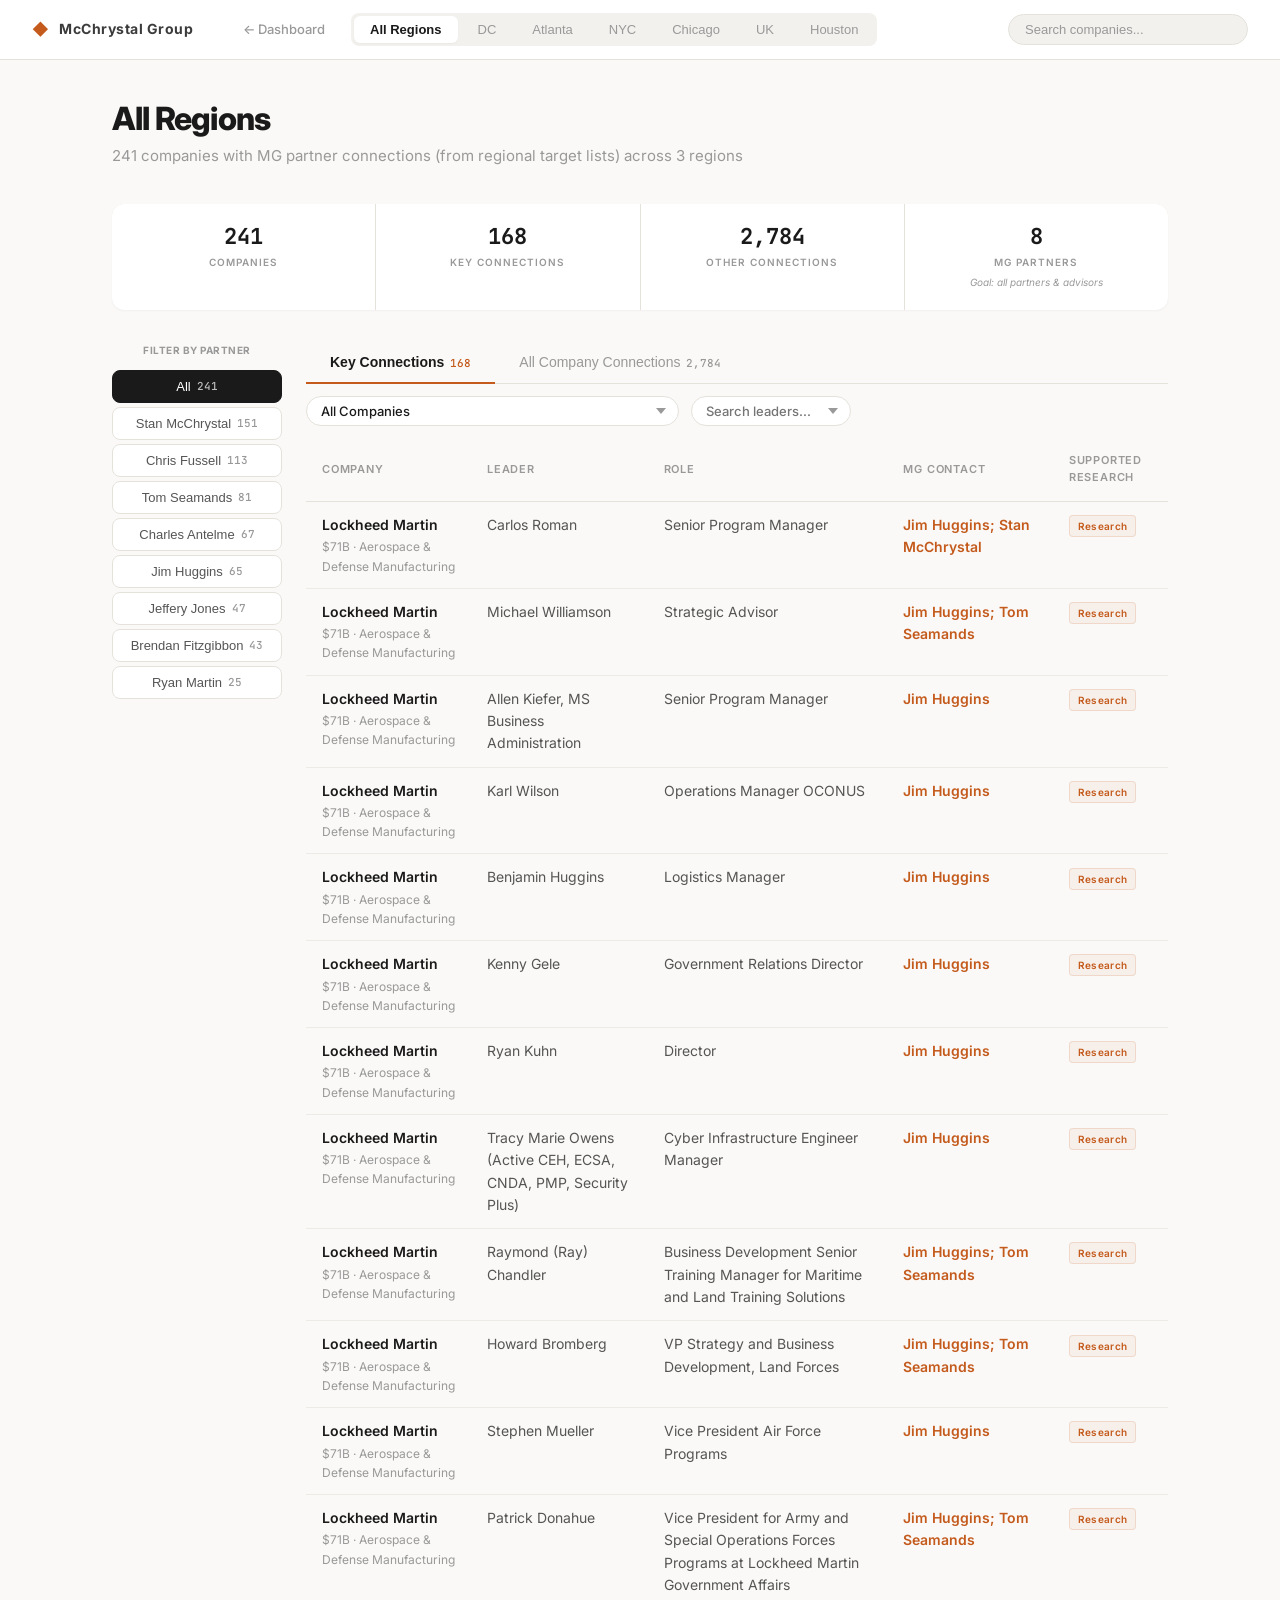
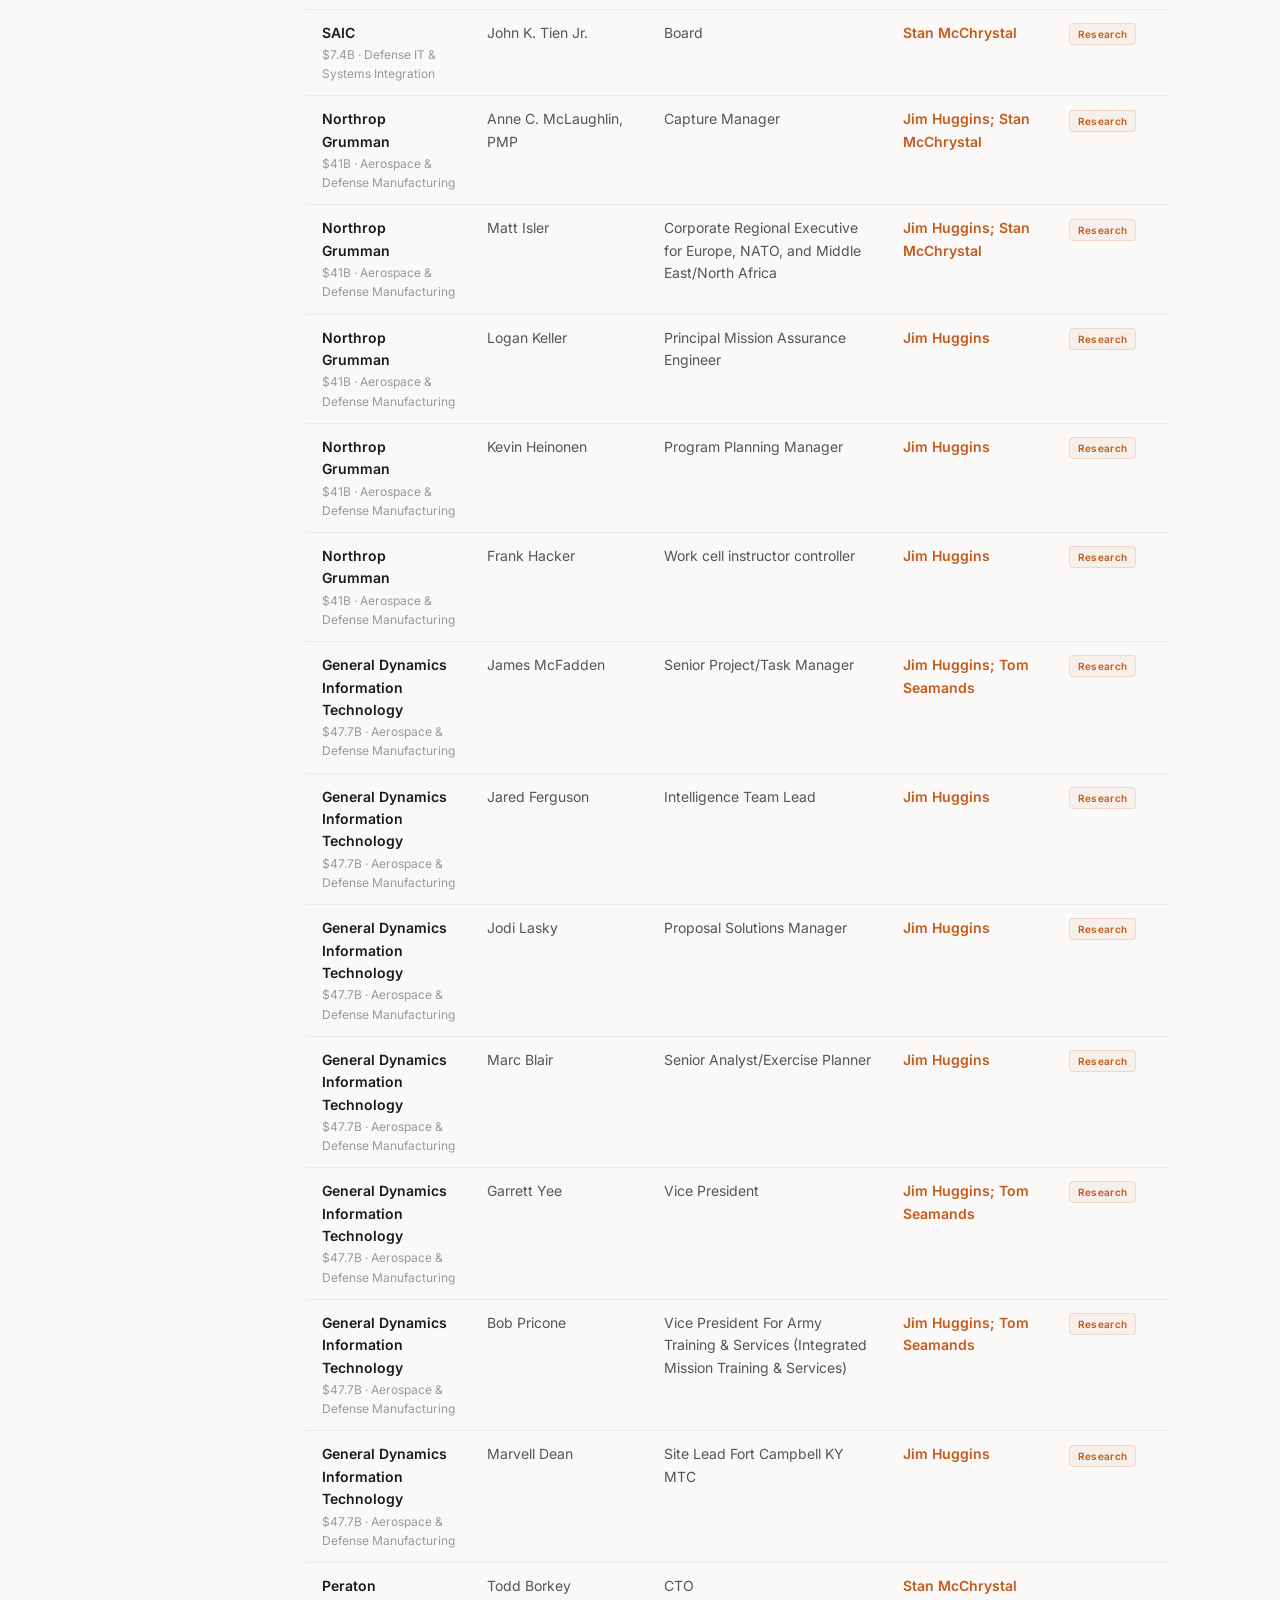
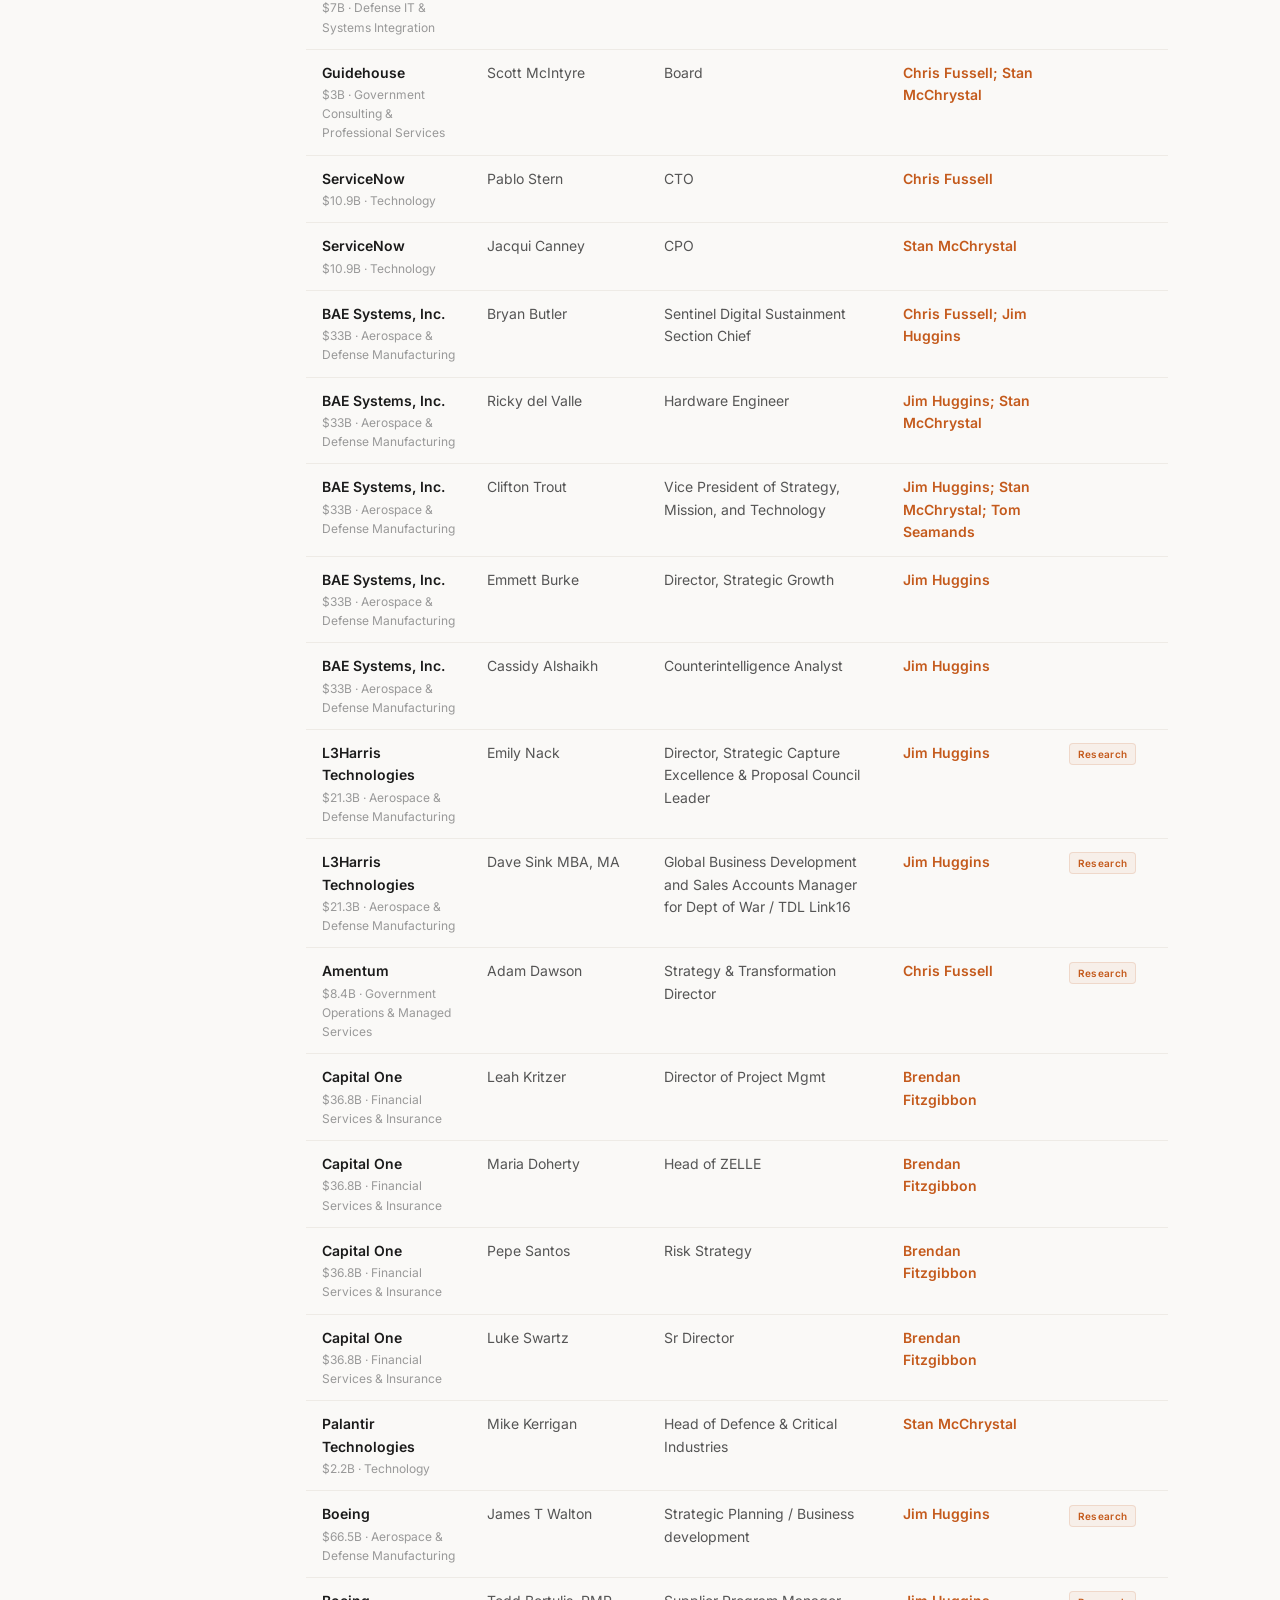
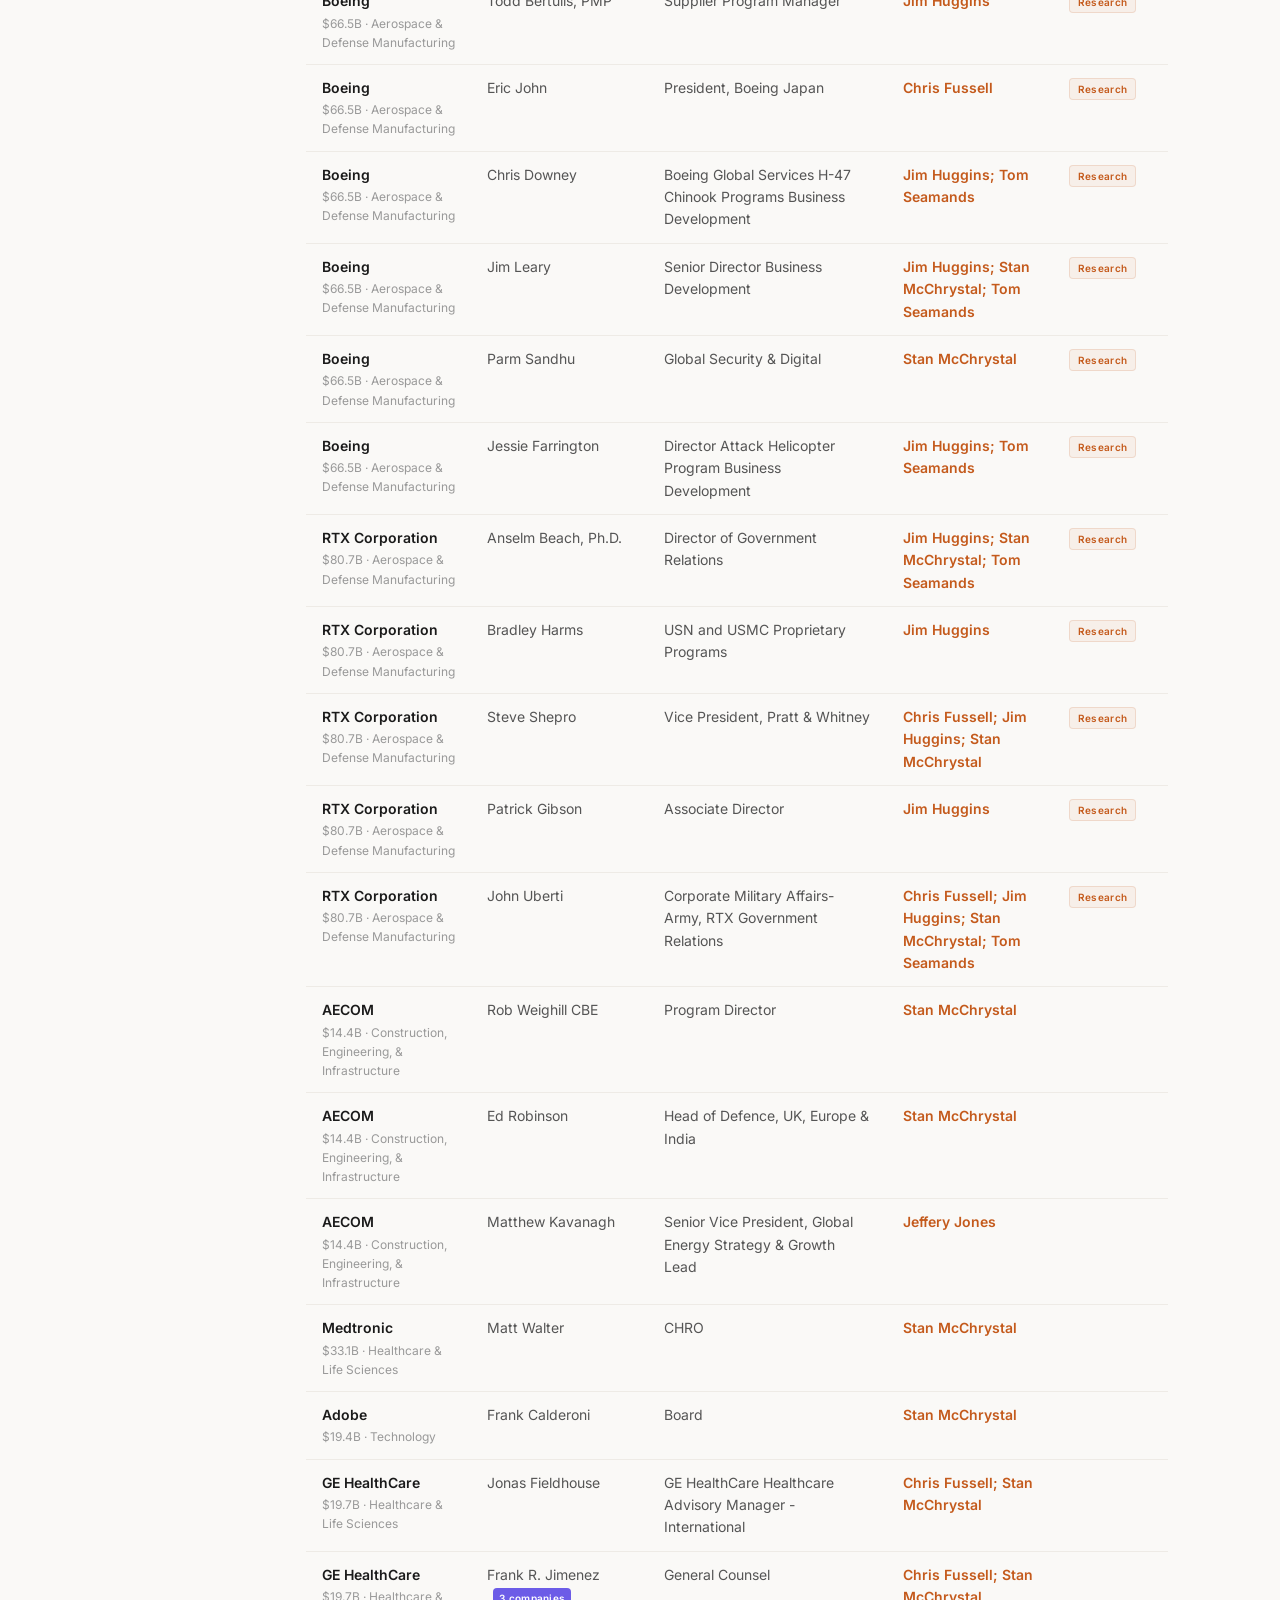
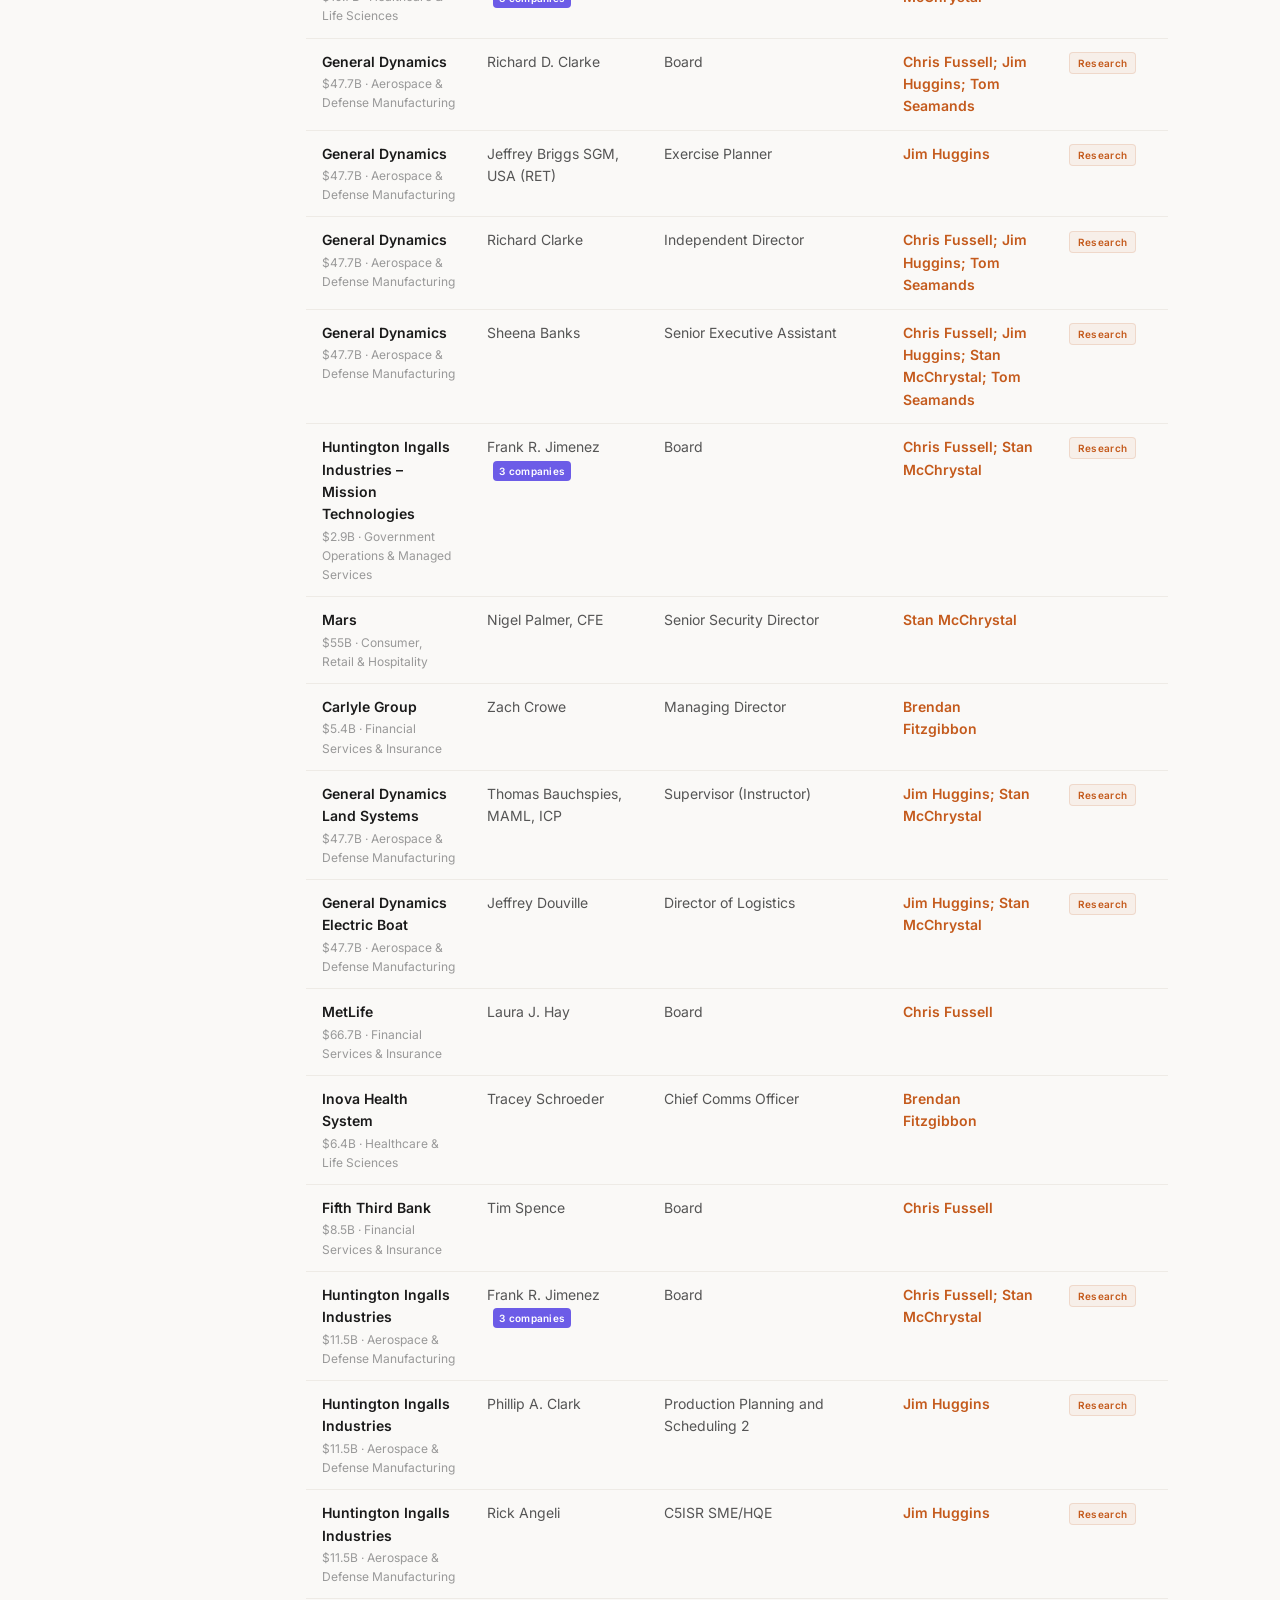
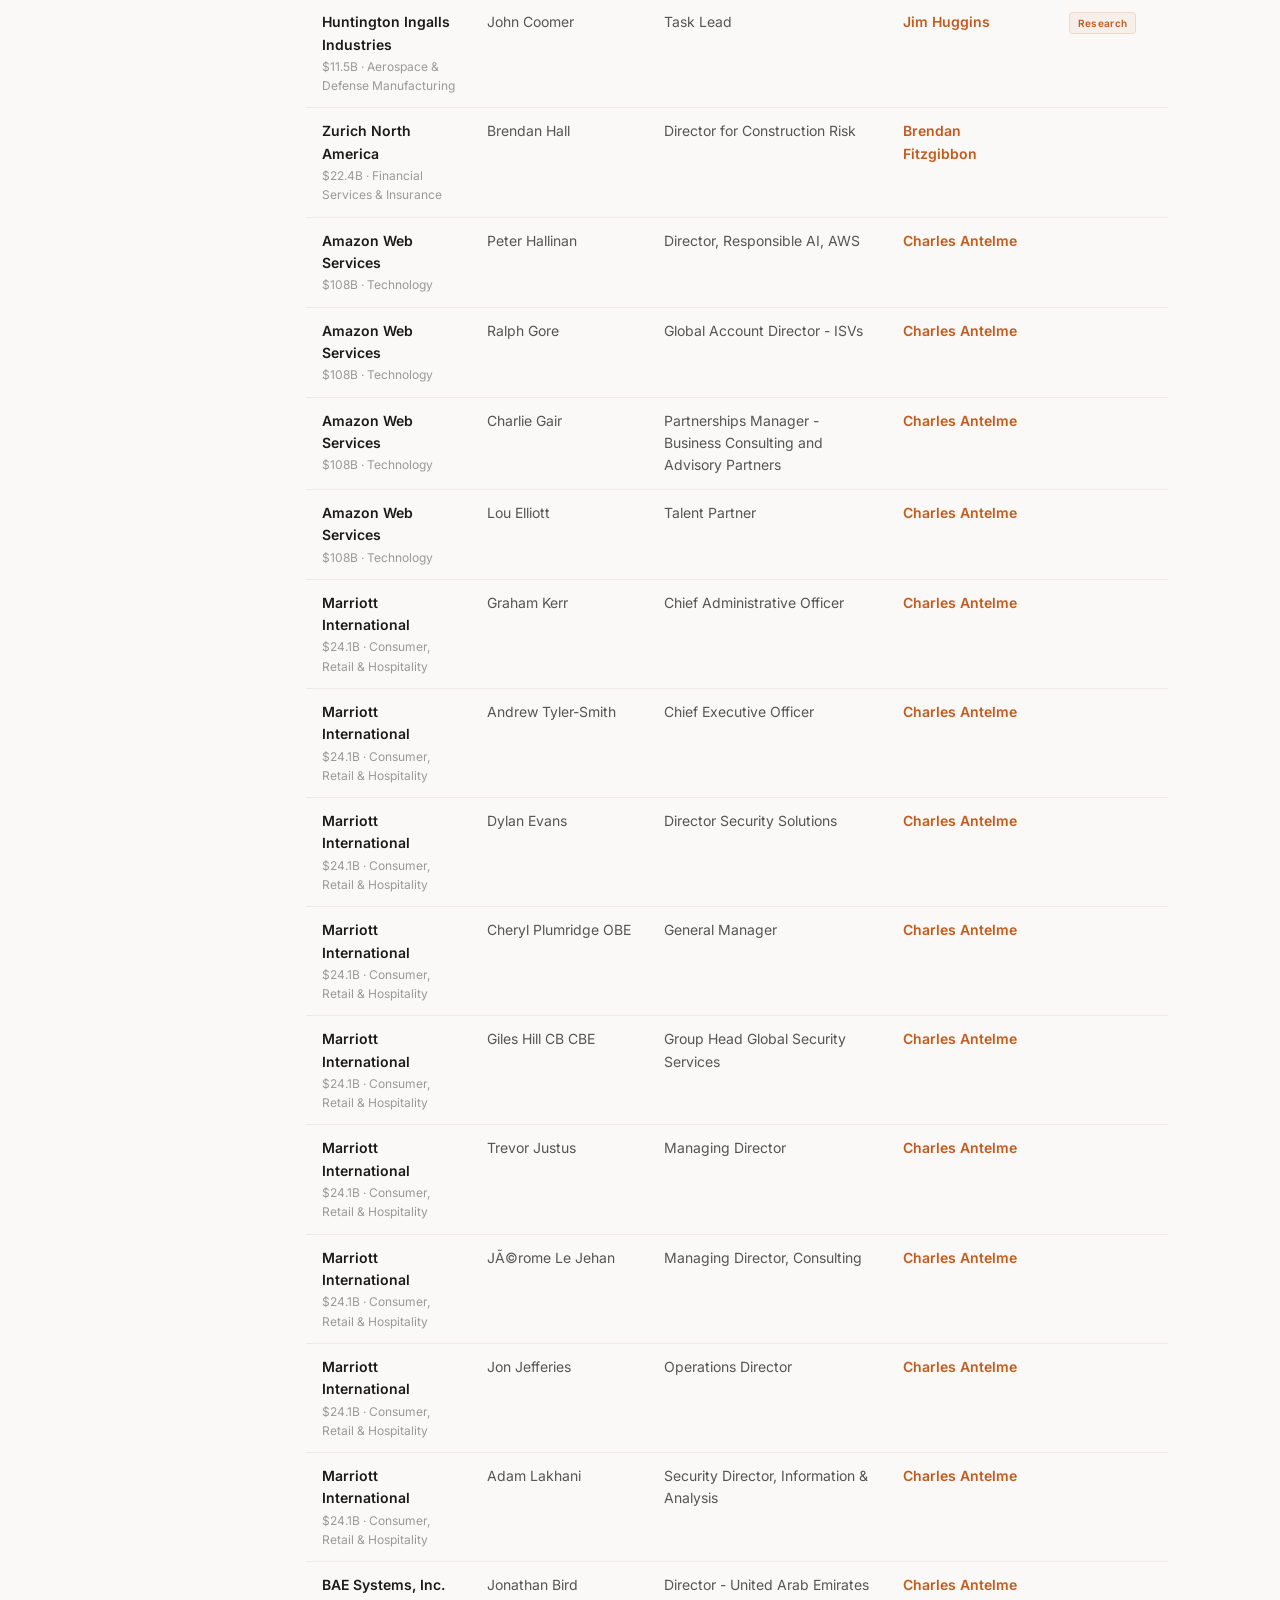
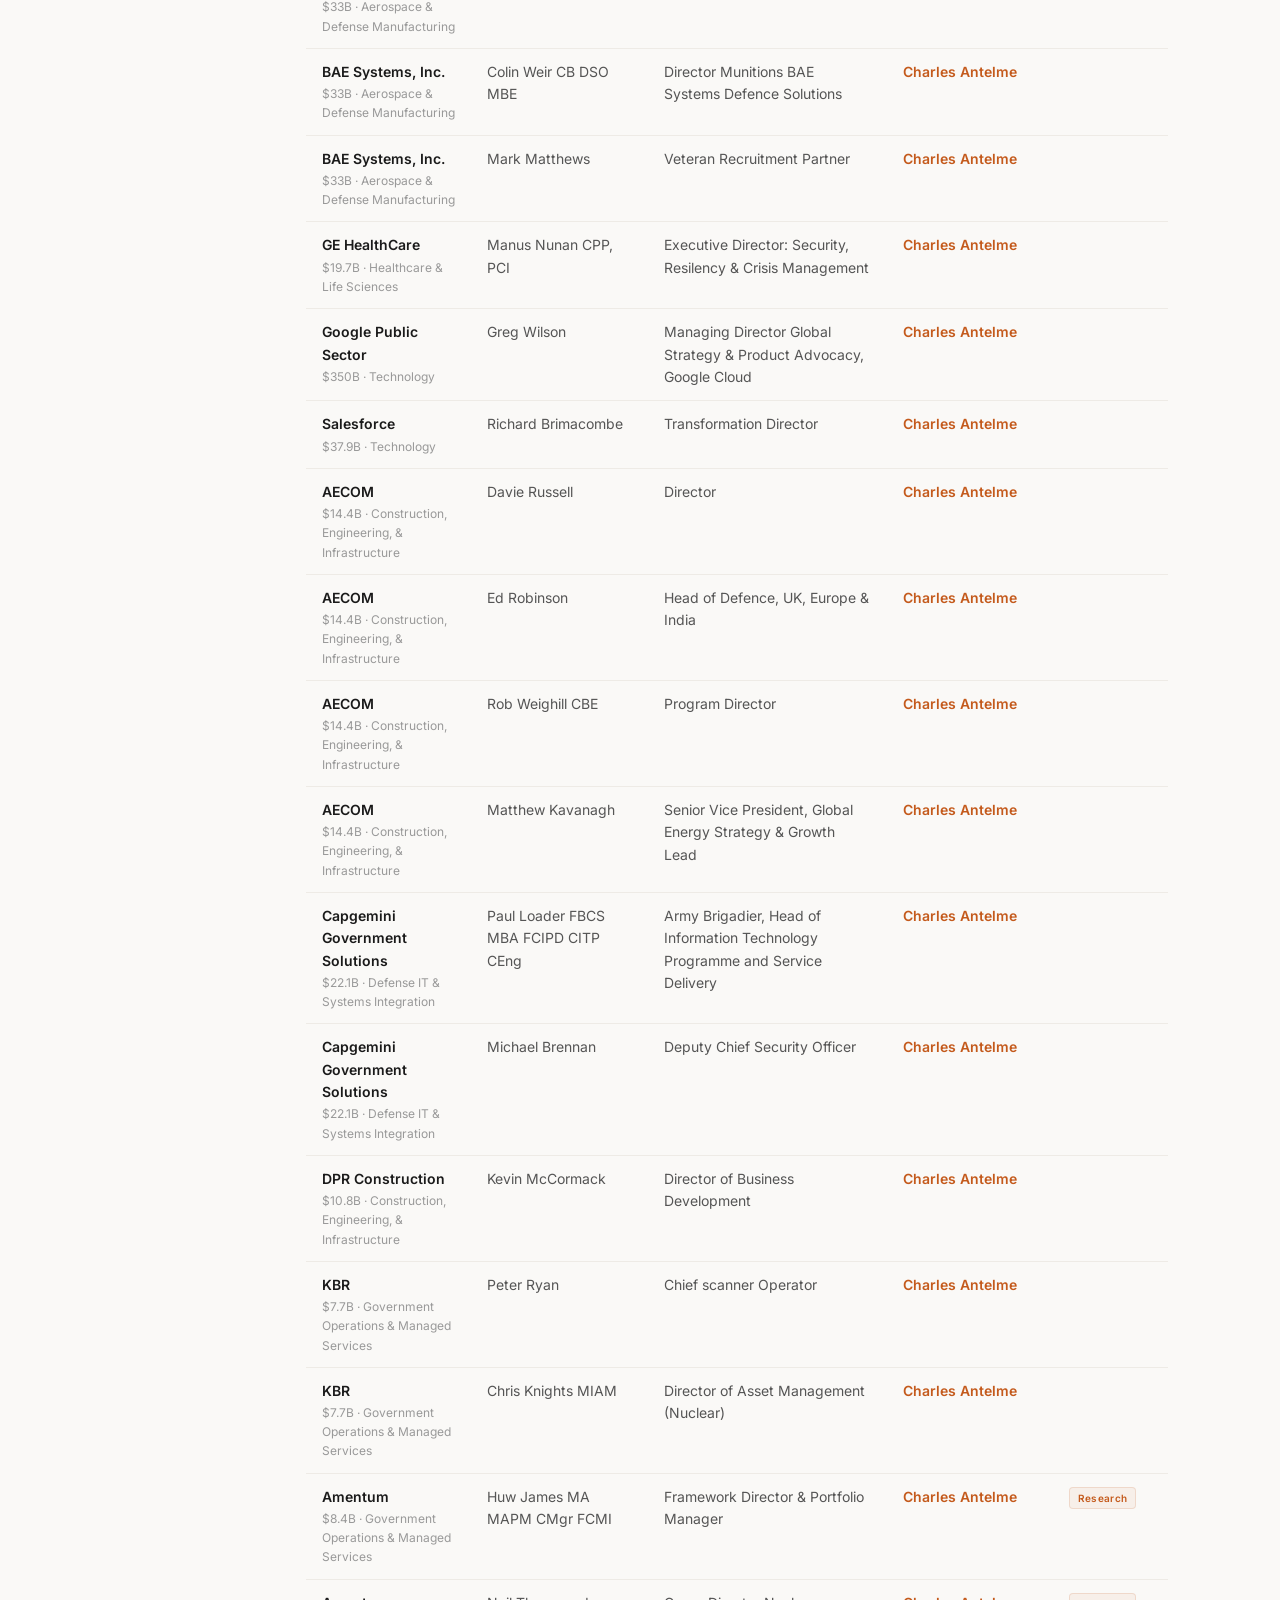
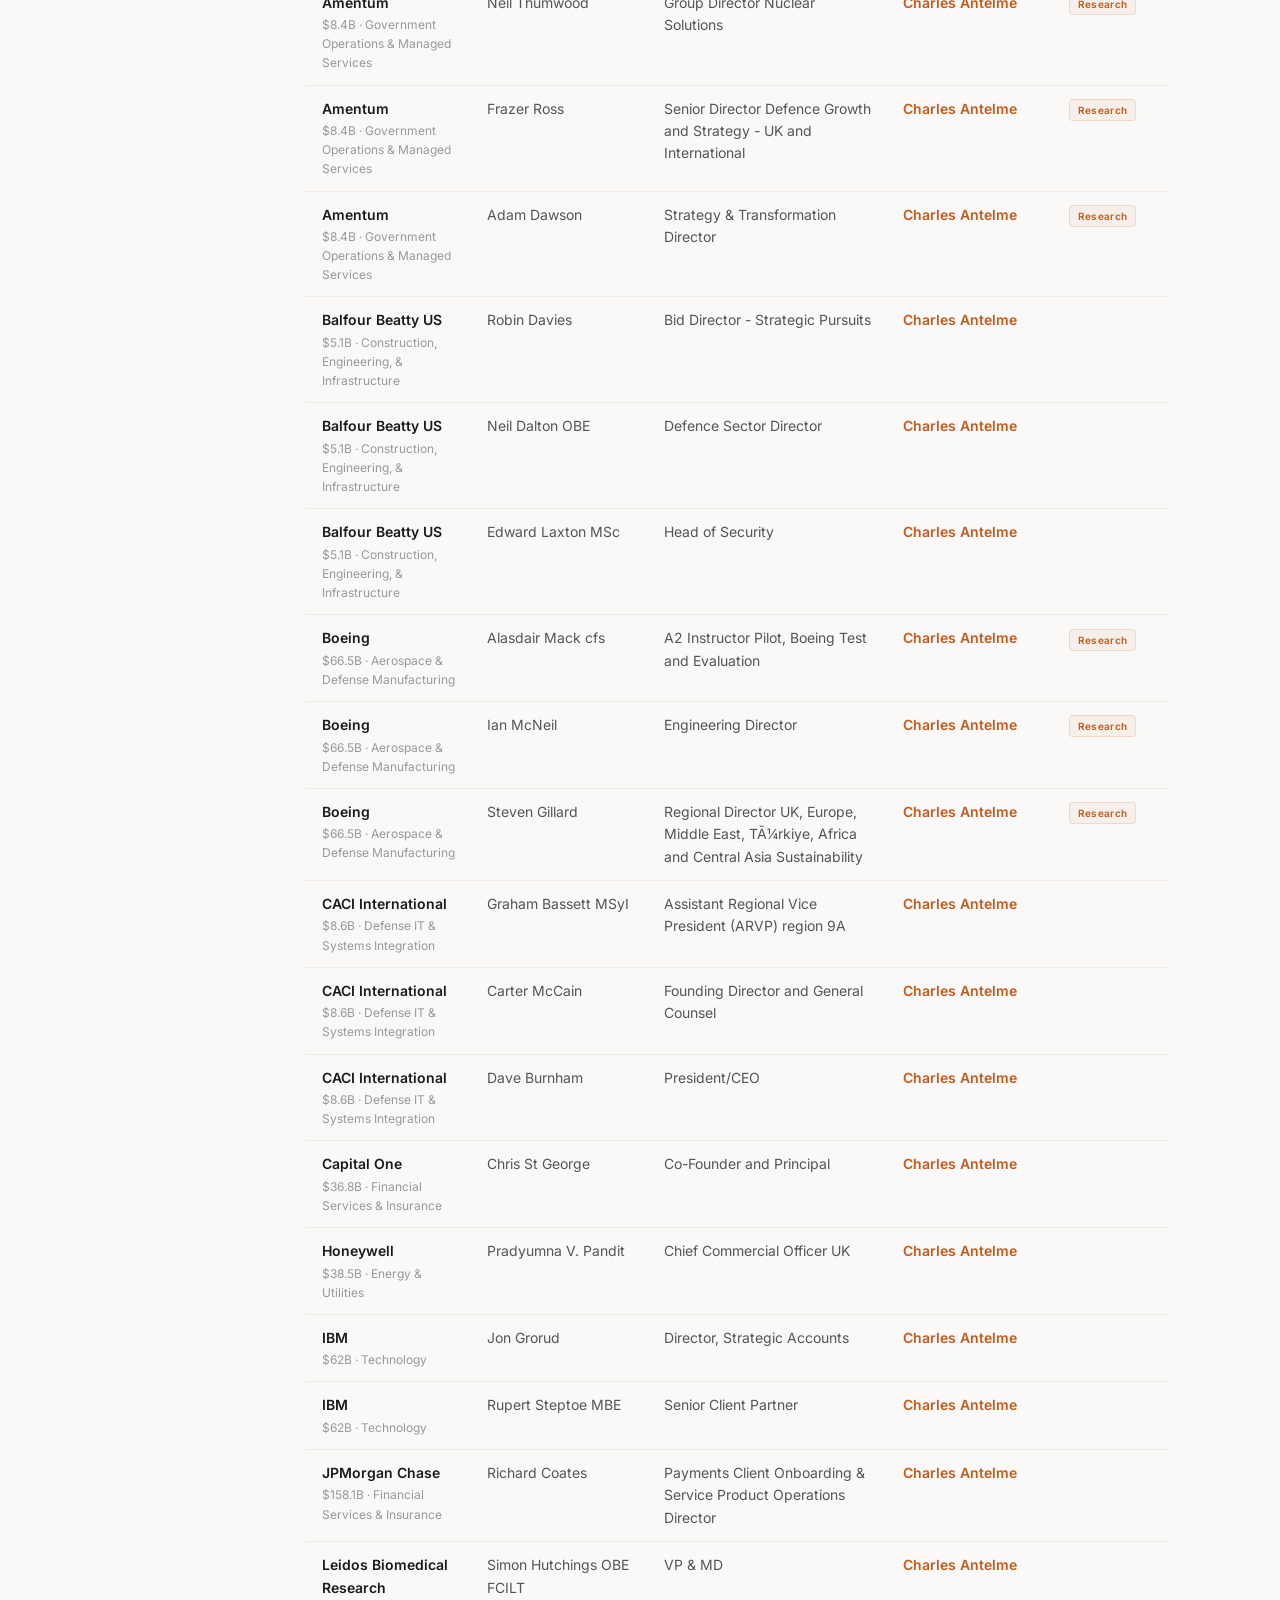
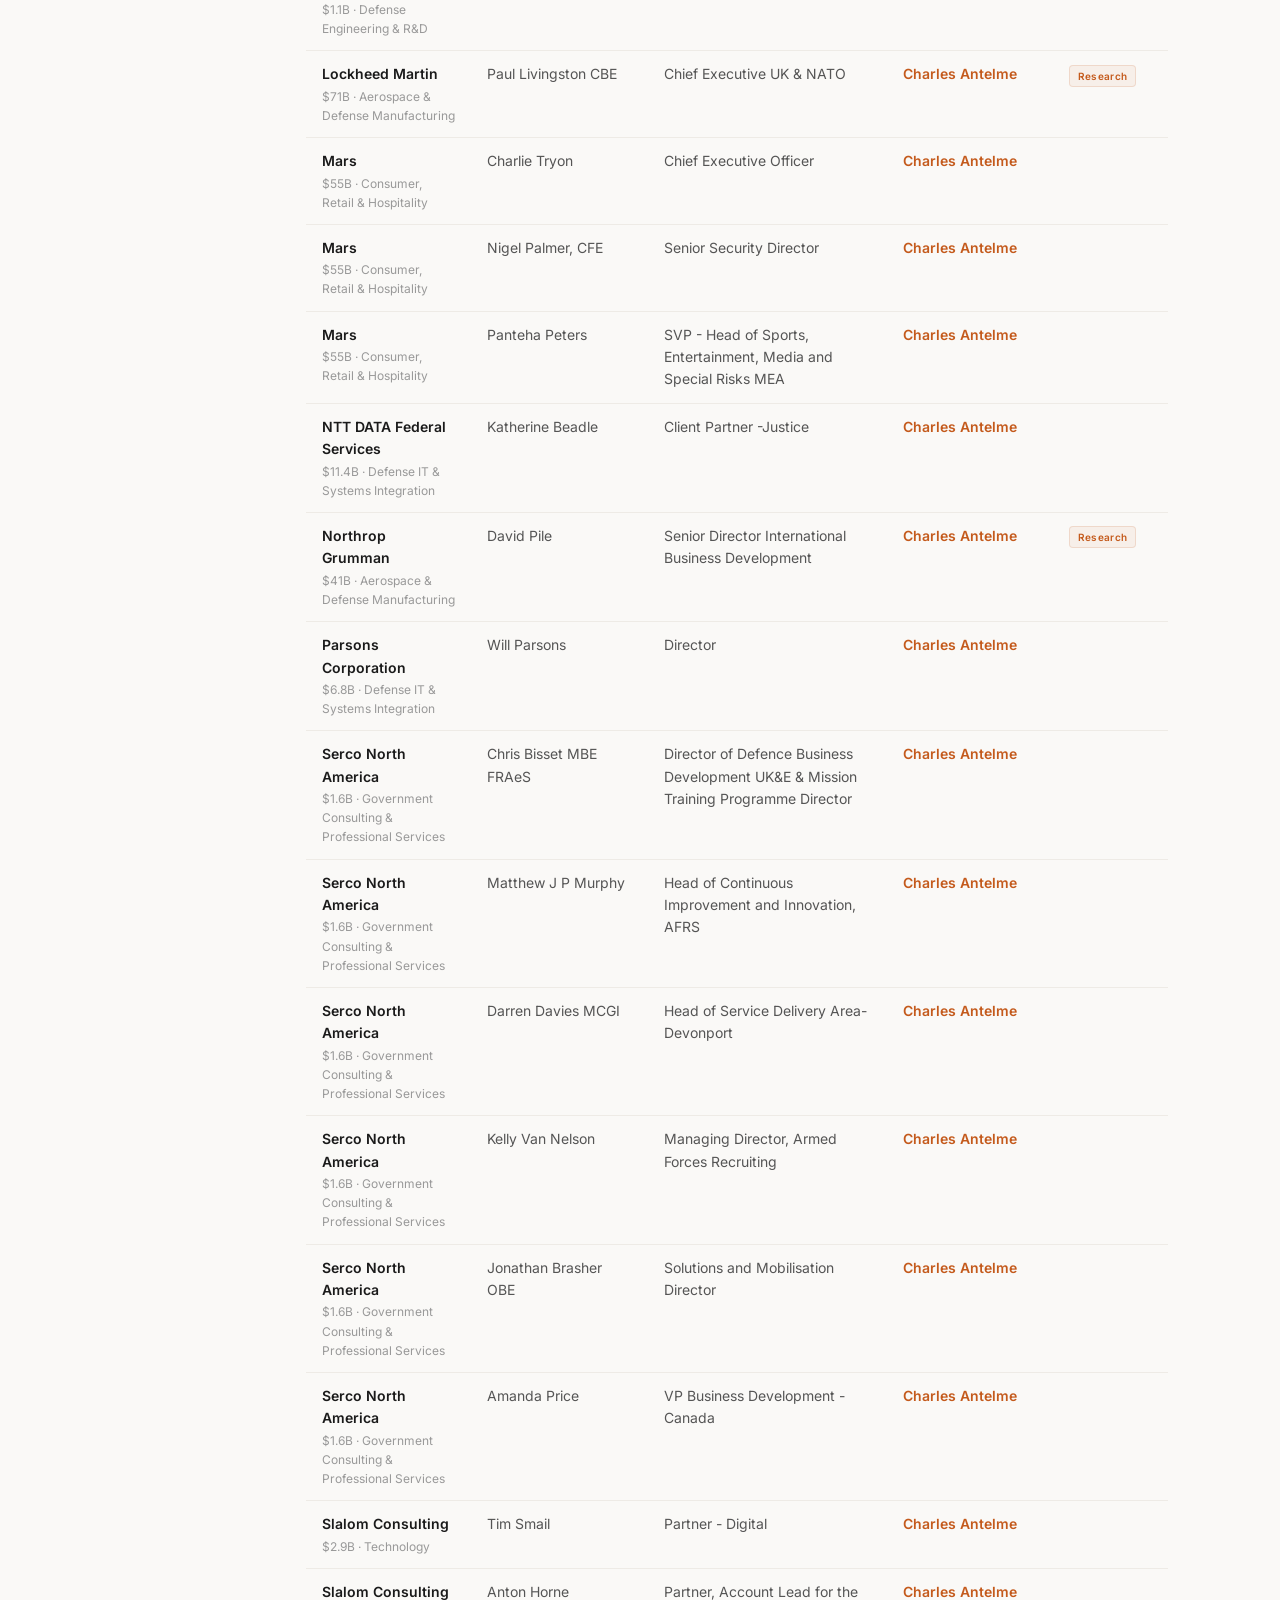
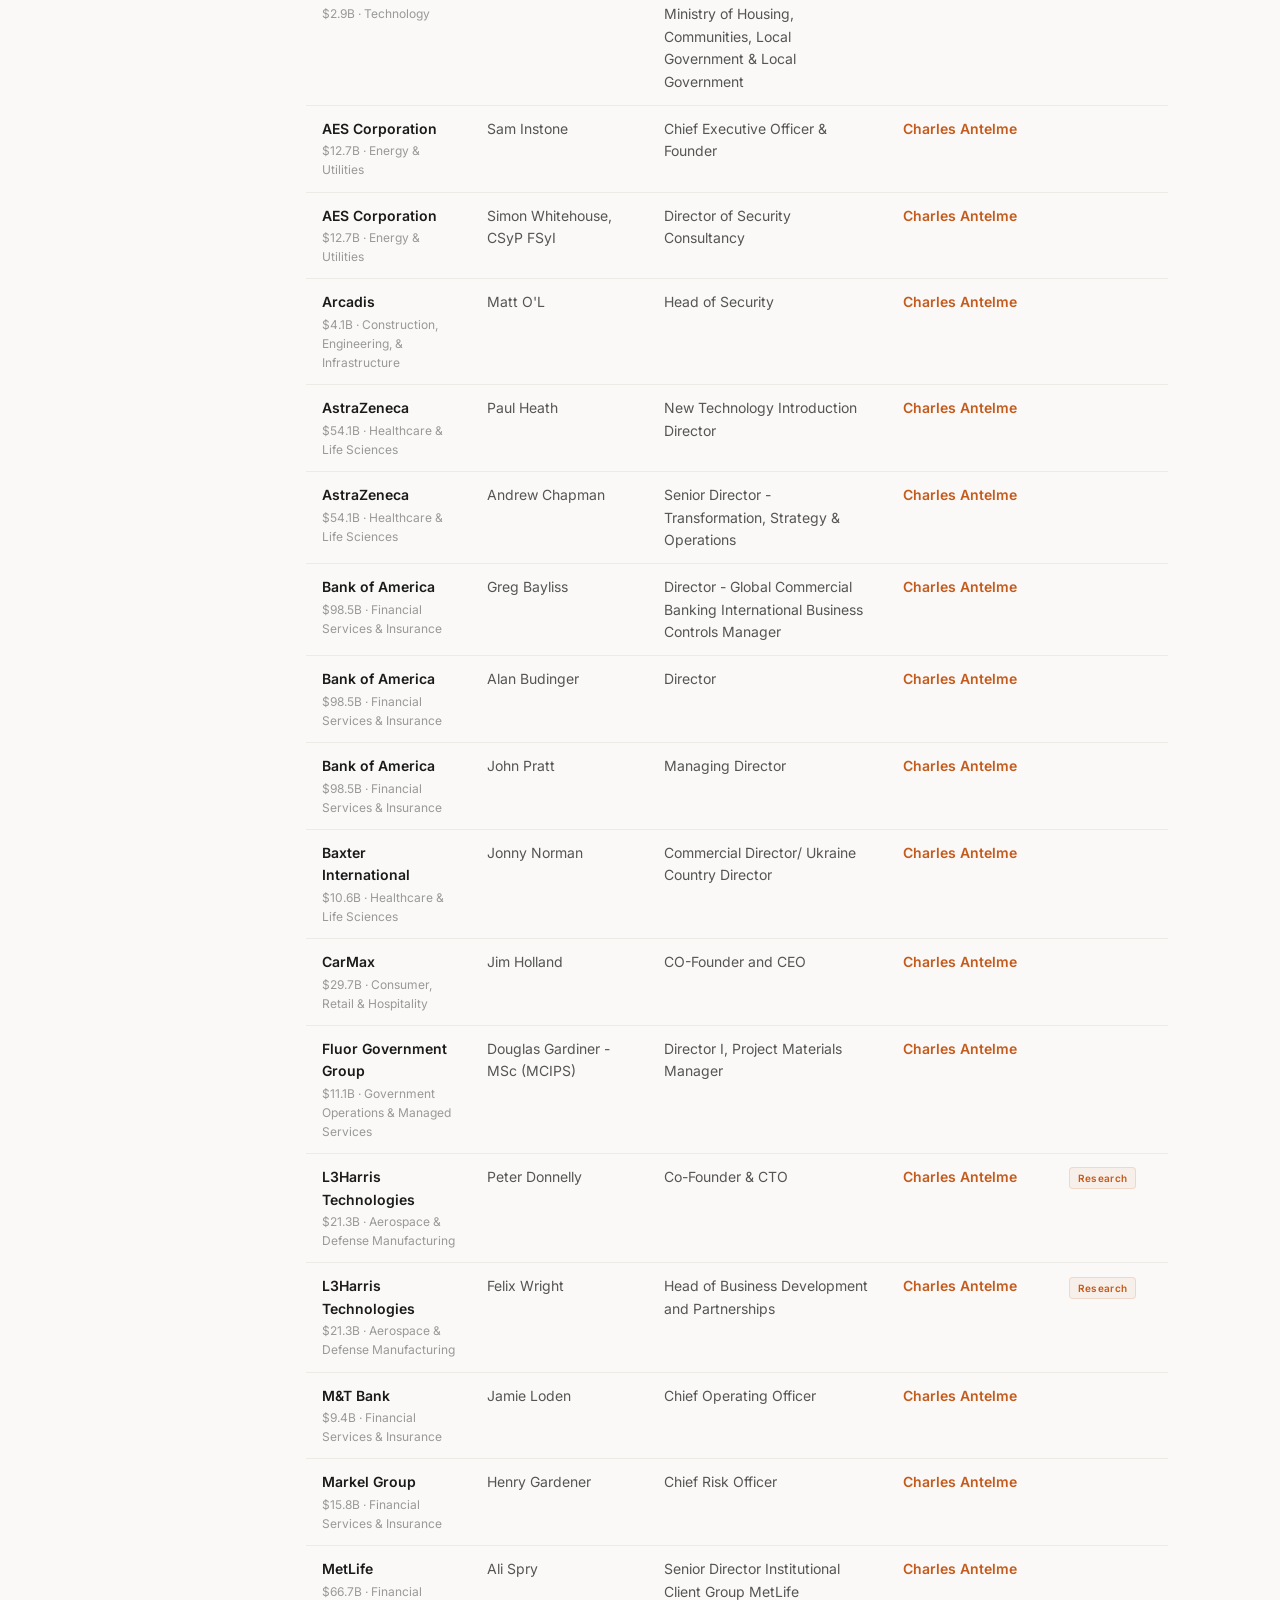
==== commit 53dfaaa7: "Move UK tab to end of nav bar Co-Authored-By: Claude Opus 4.6 (1M context) <noreply@anthropic.com>" ====
--- a/docs/connections.html
+++ b/docs/connections.html
@@ -479,9 +479,9 @@
         { key: 'all', label: 'All Regions', placeholder: false },
         { key: 'DC', label: 'DC', placeholder: false },
         { key: 'ATL', label: 'Atlanta', placeholder: false },
-        { key: 'UK', label: 'UK', placeholder: false },
         { key: 'NYC', label: 'NYC', placeholder: true },
         { key: 'CHI', label: 'Chicago', placeholder: true },
+        { key: 'UK', label: 'UK', placeholder: false },
         { key: 'HOU', label: 'Houston', placeholder: true },
       ];
 
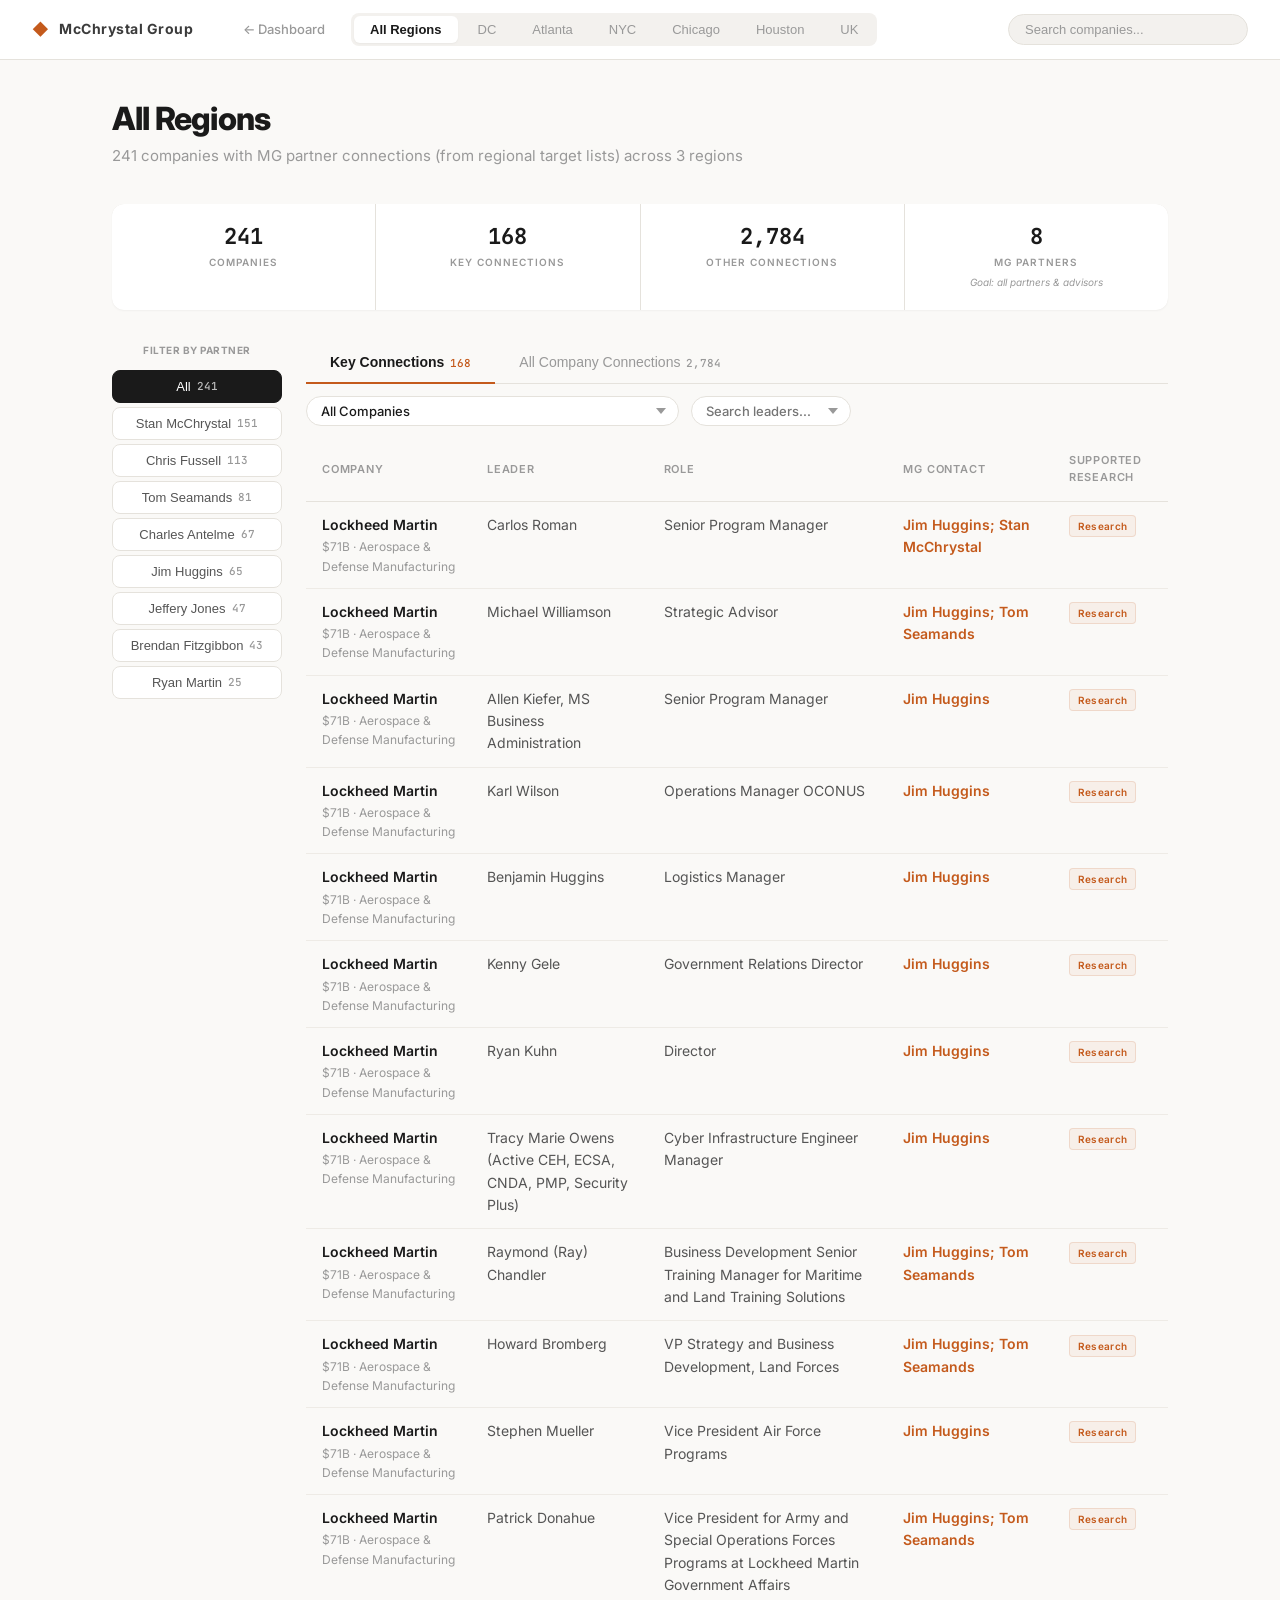
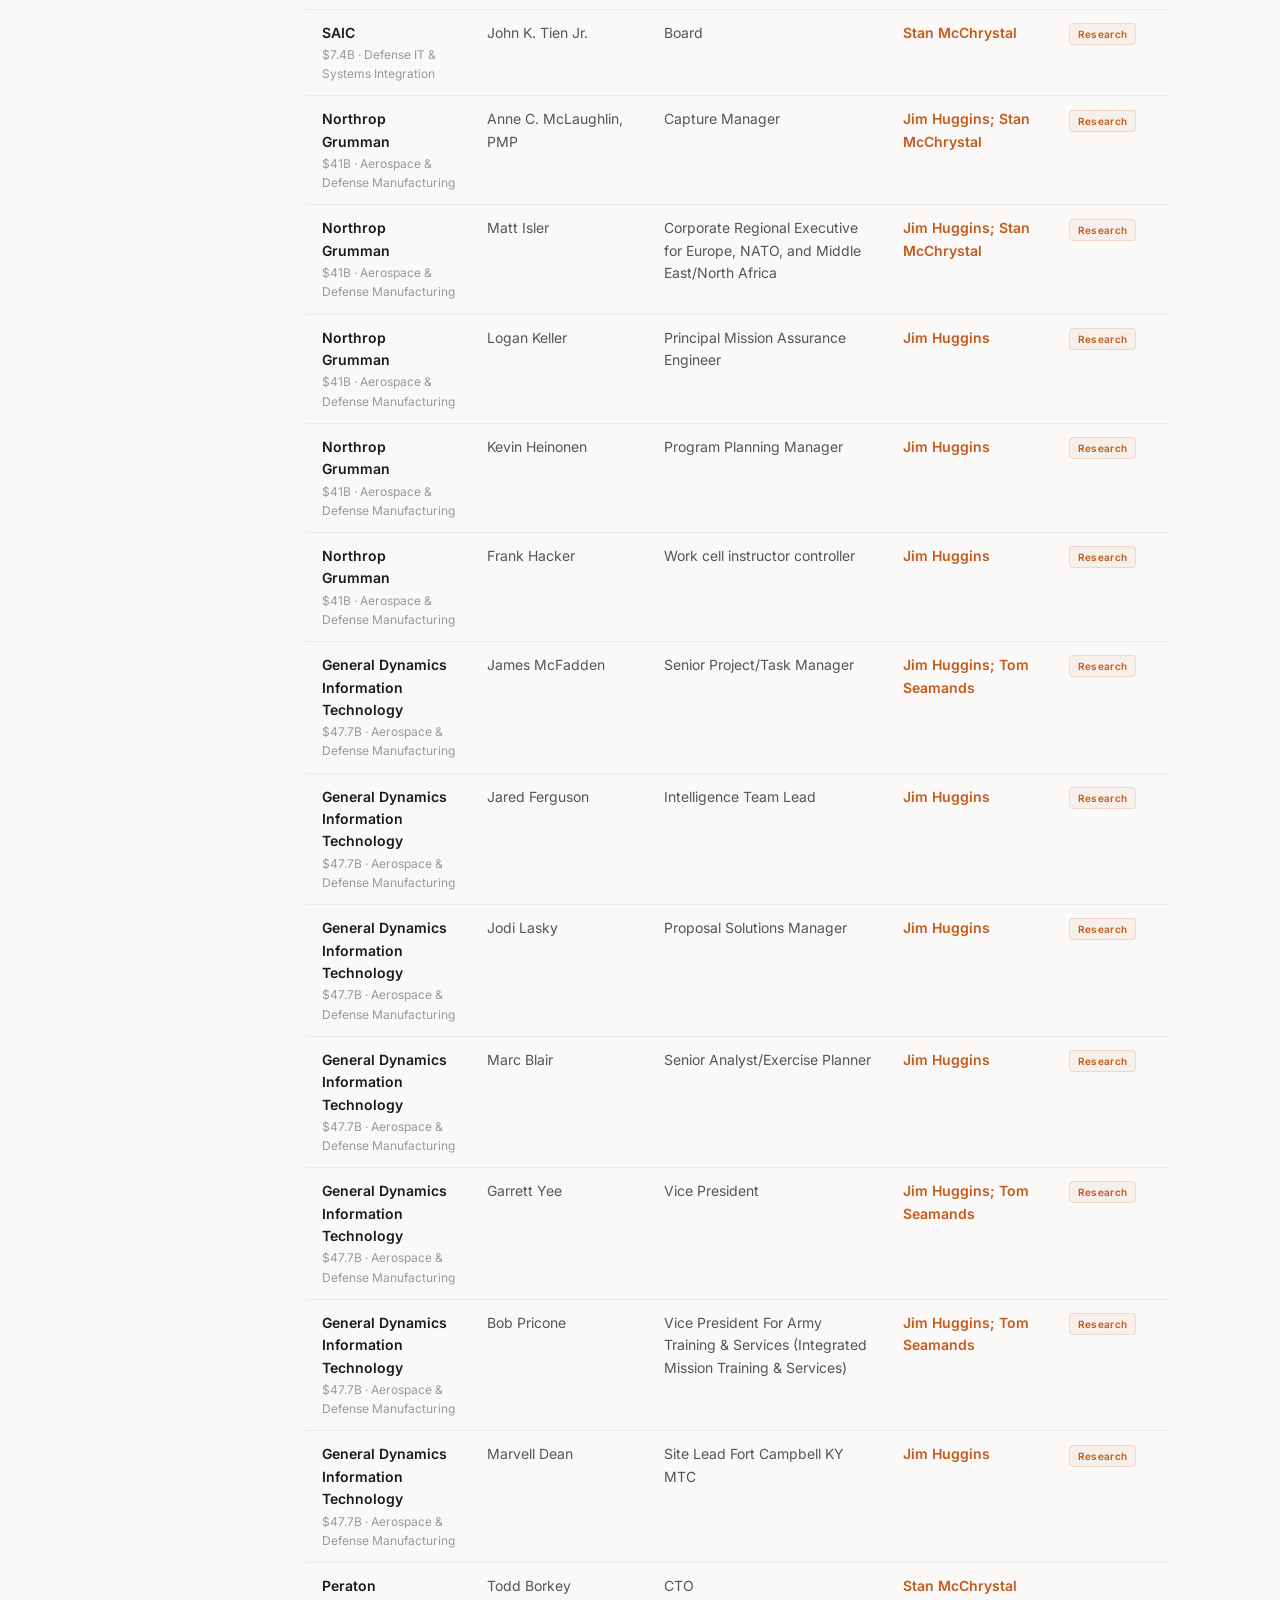
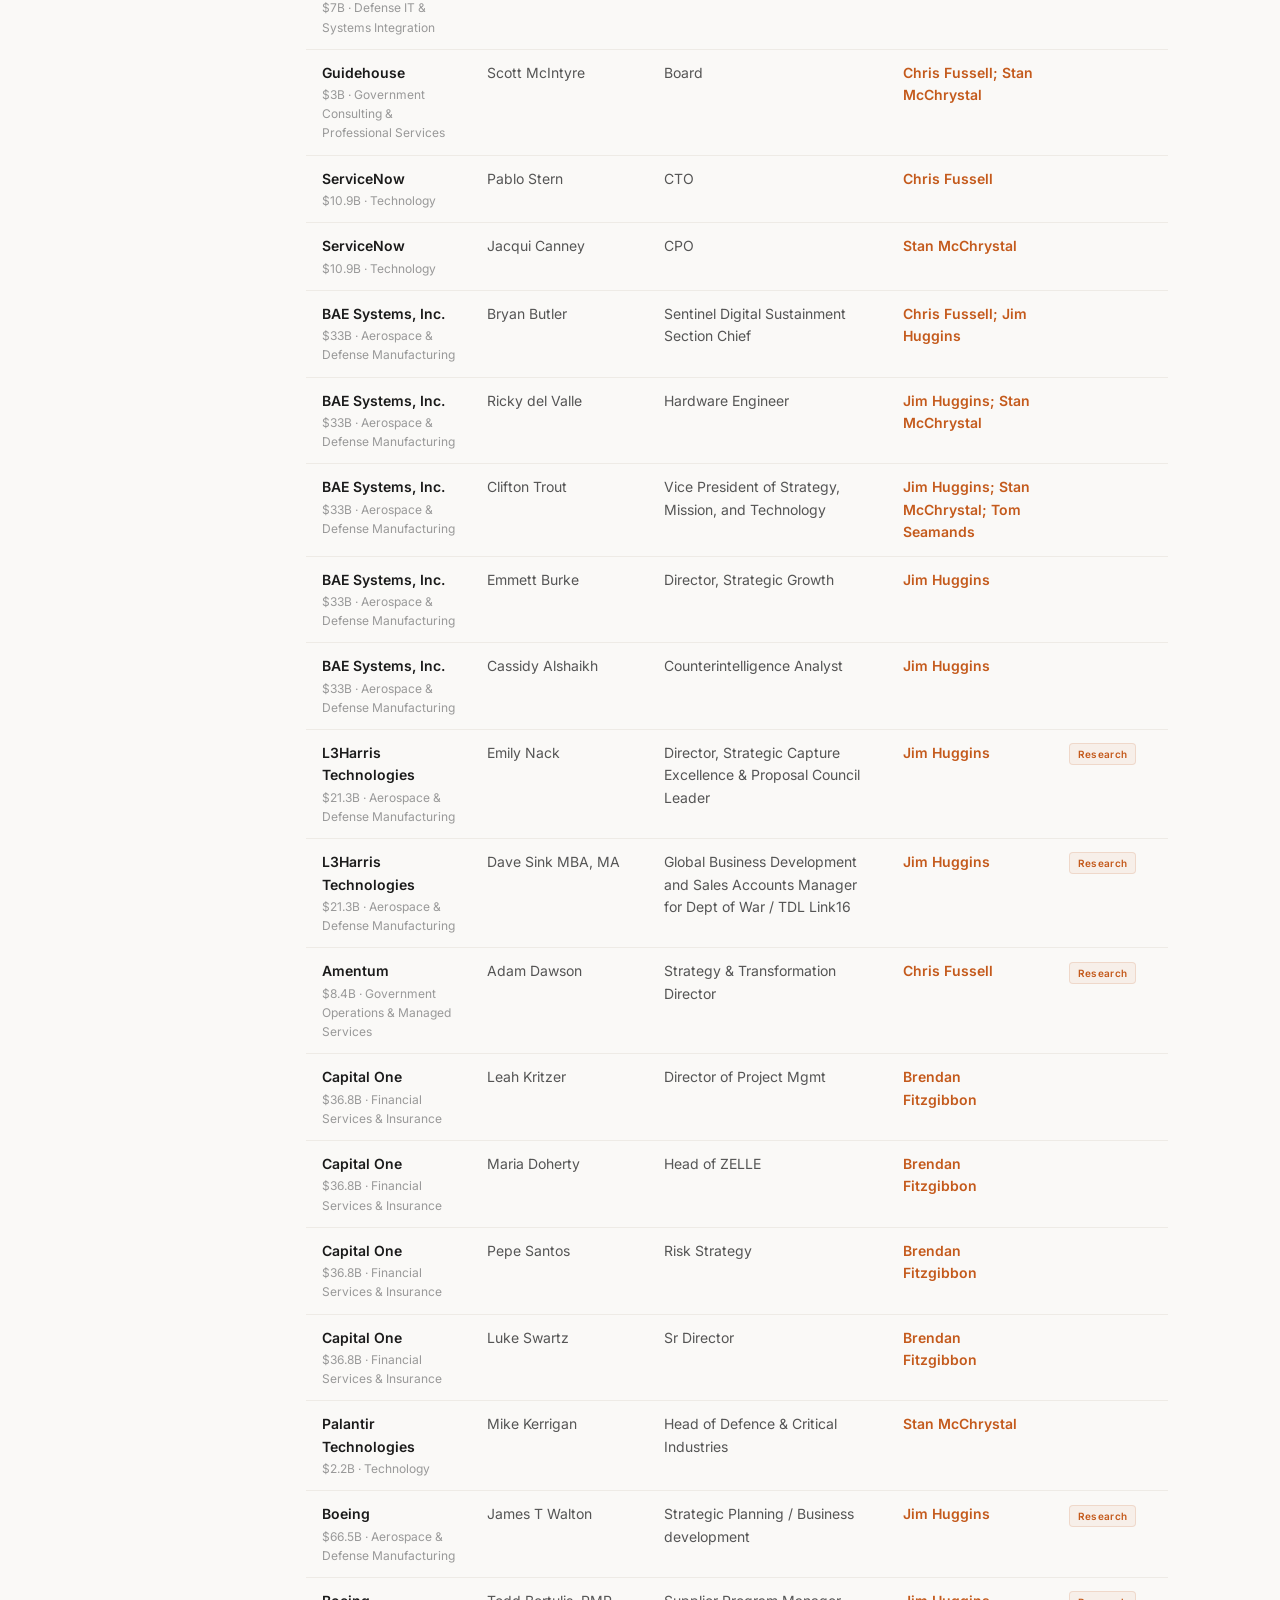
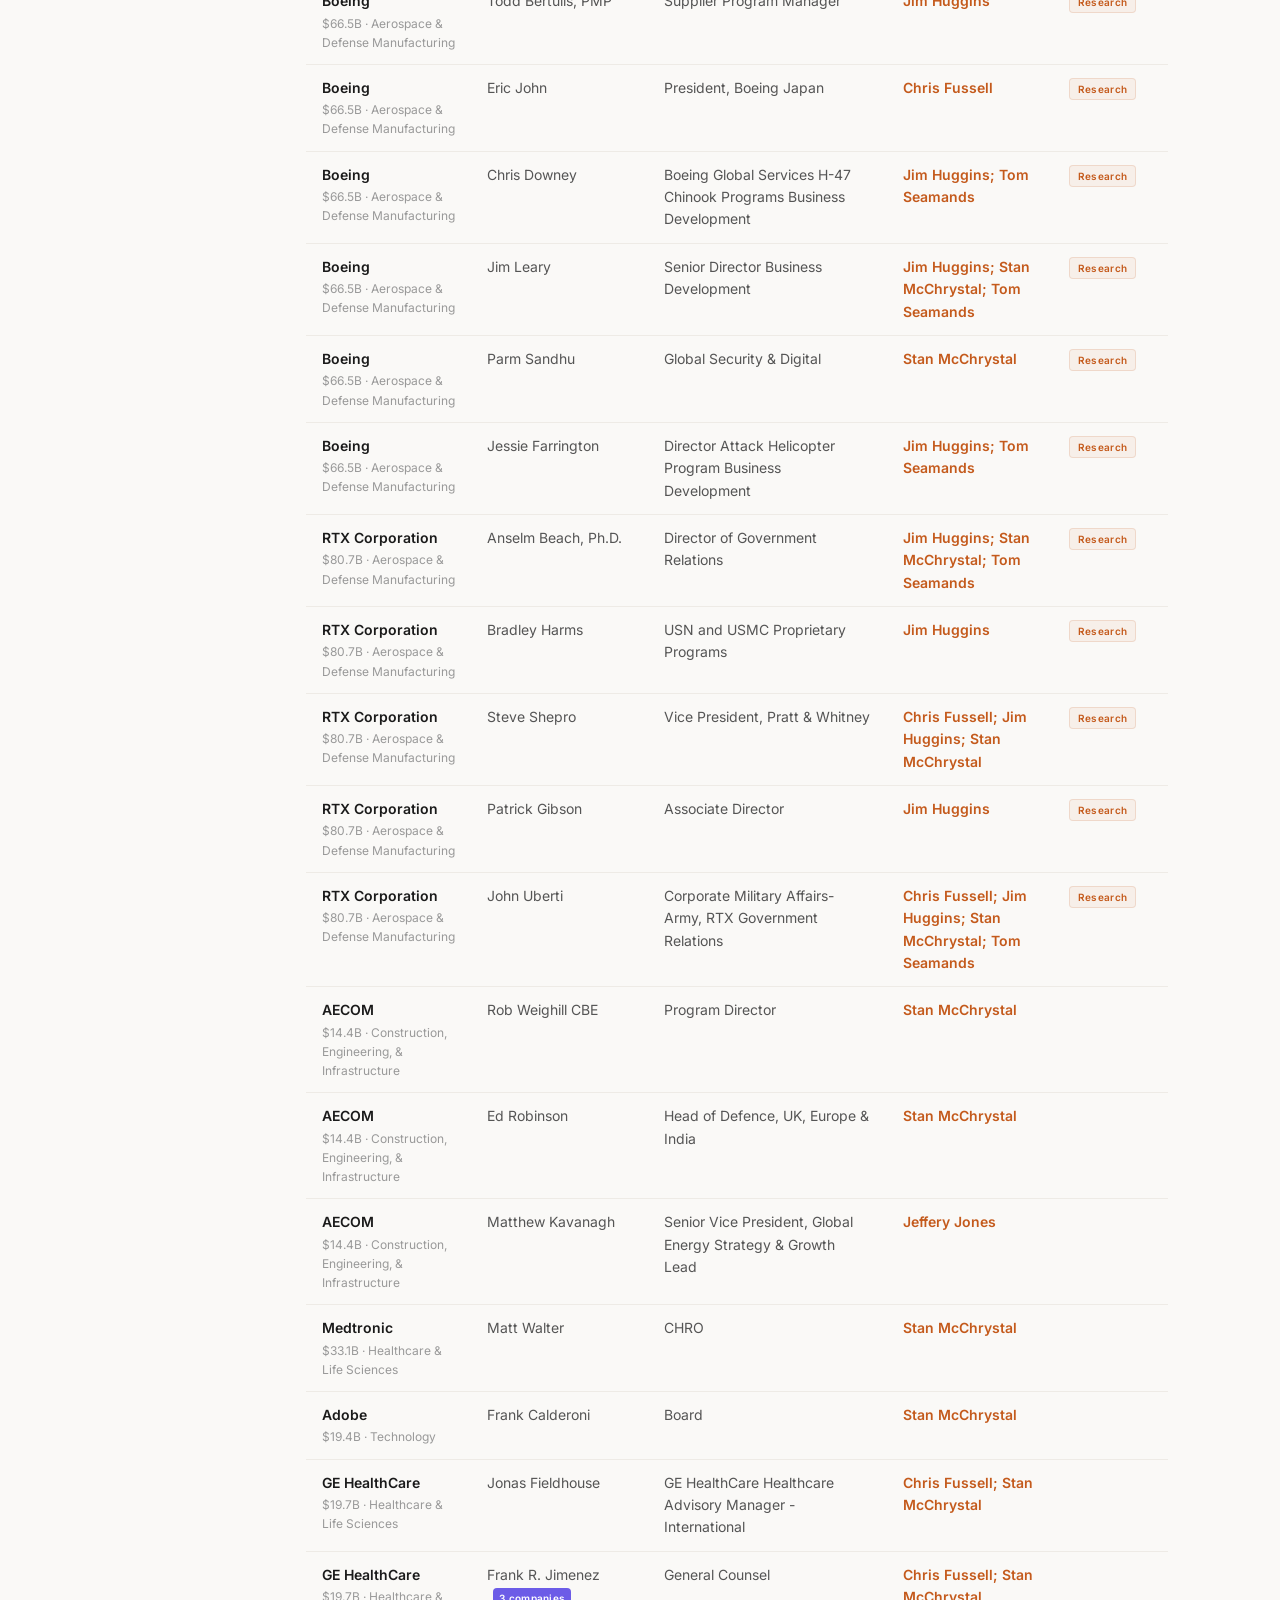
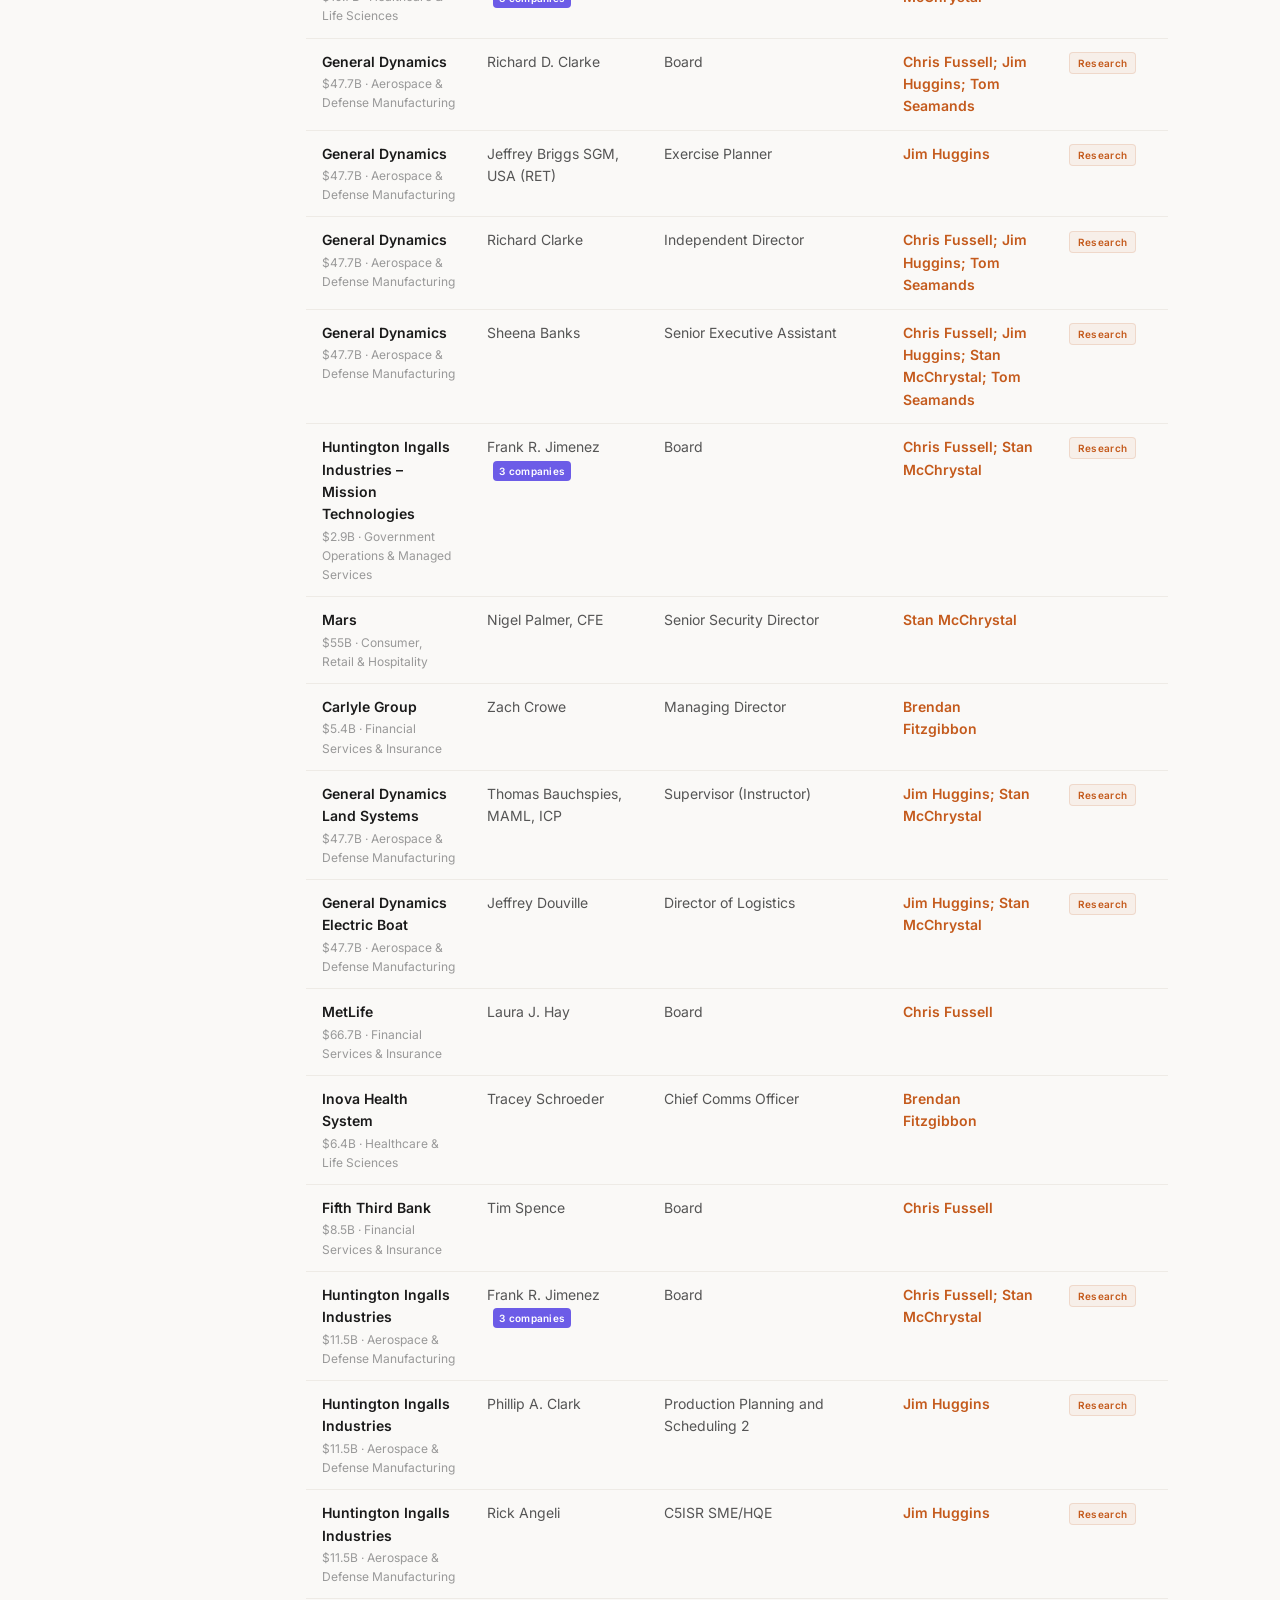
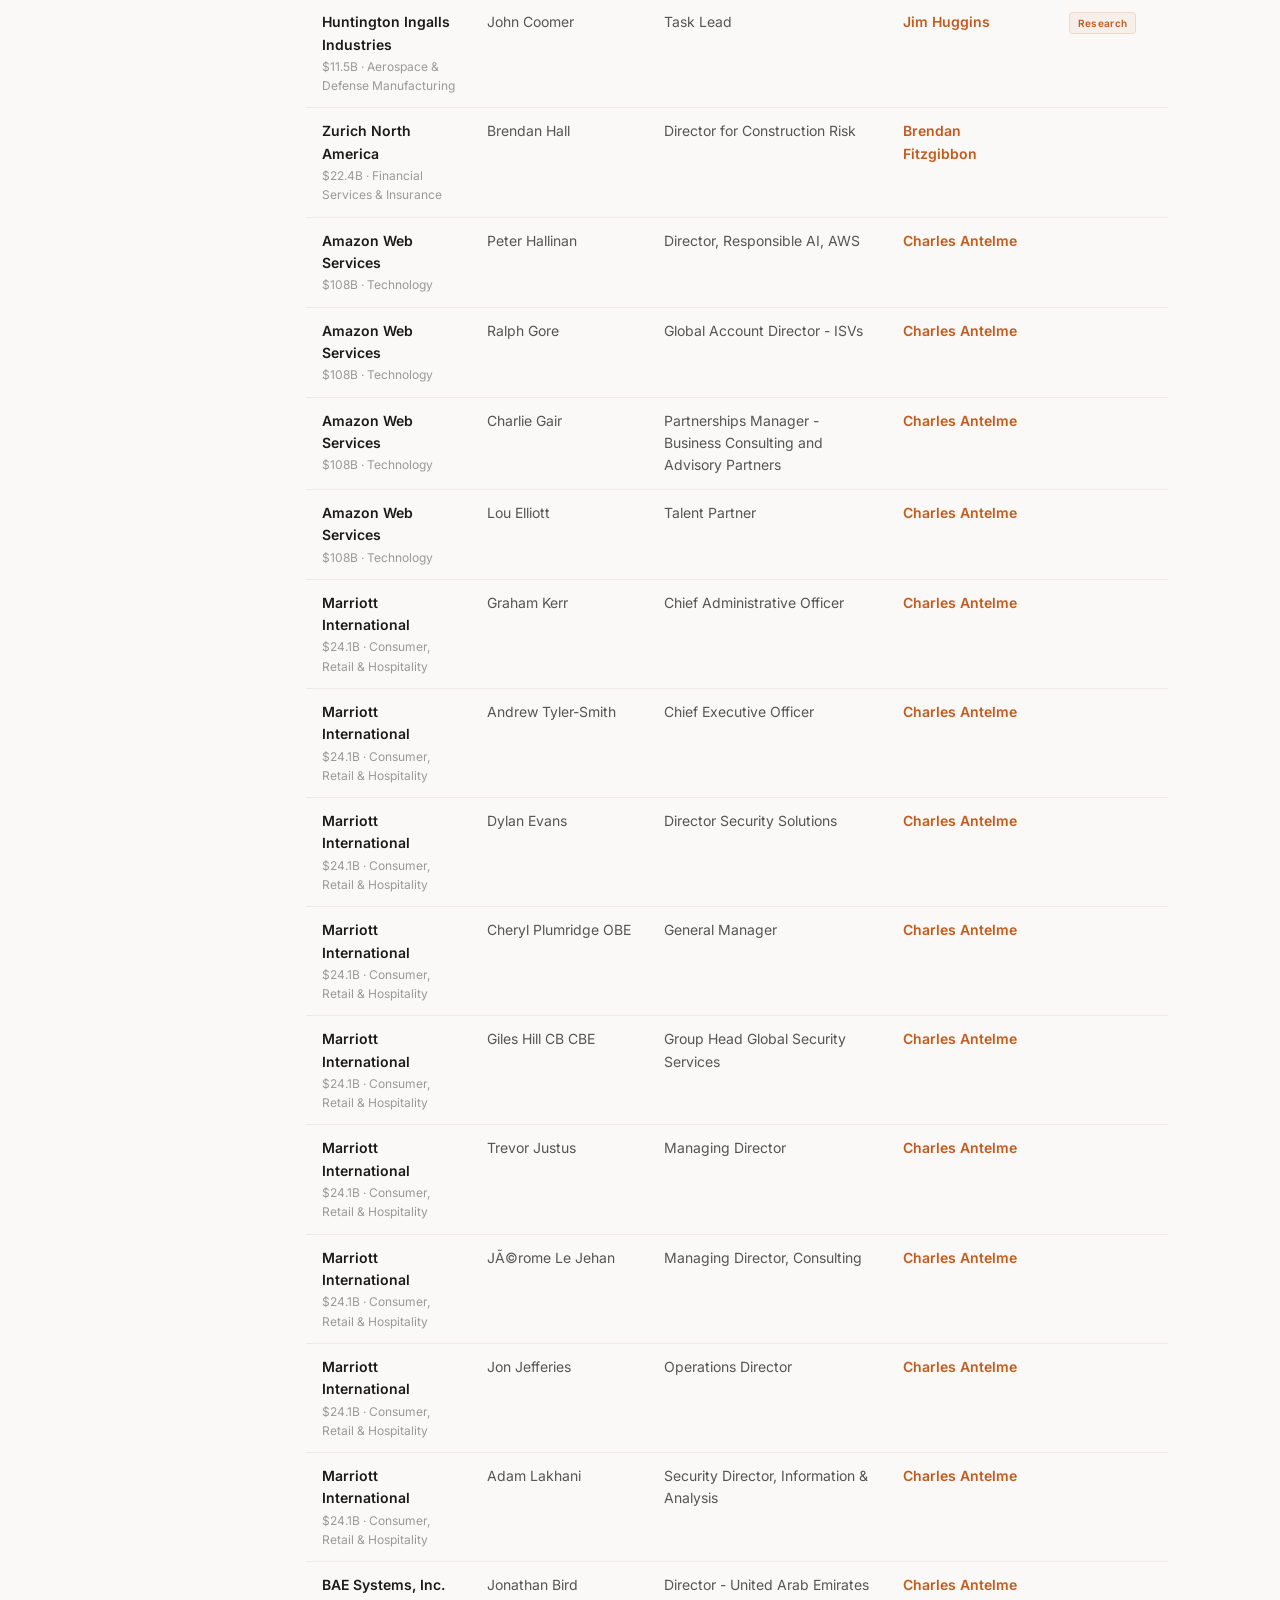
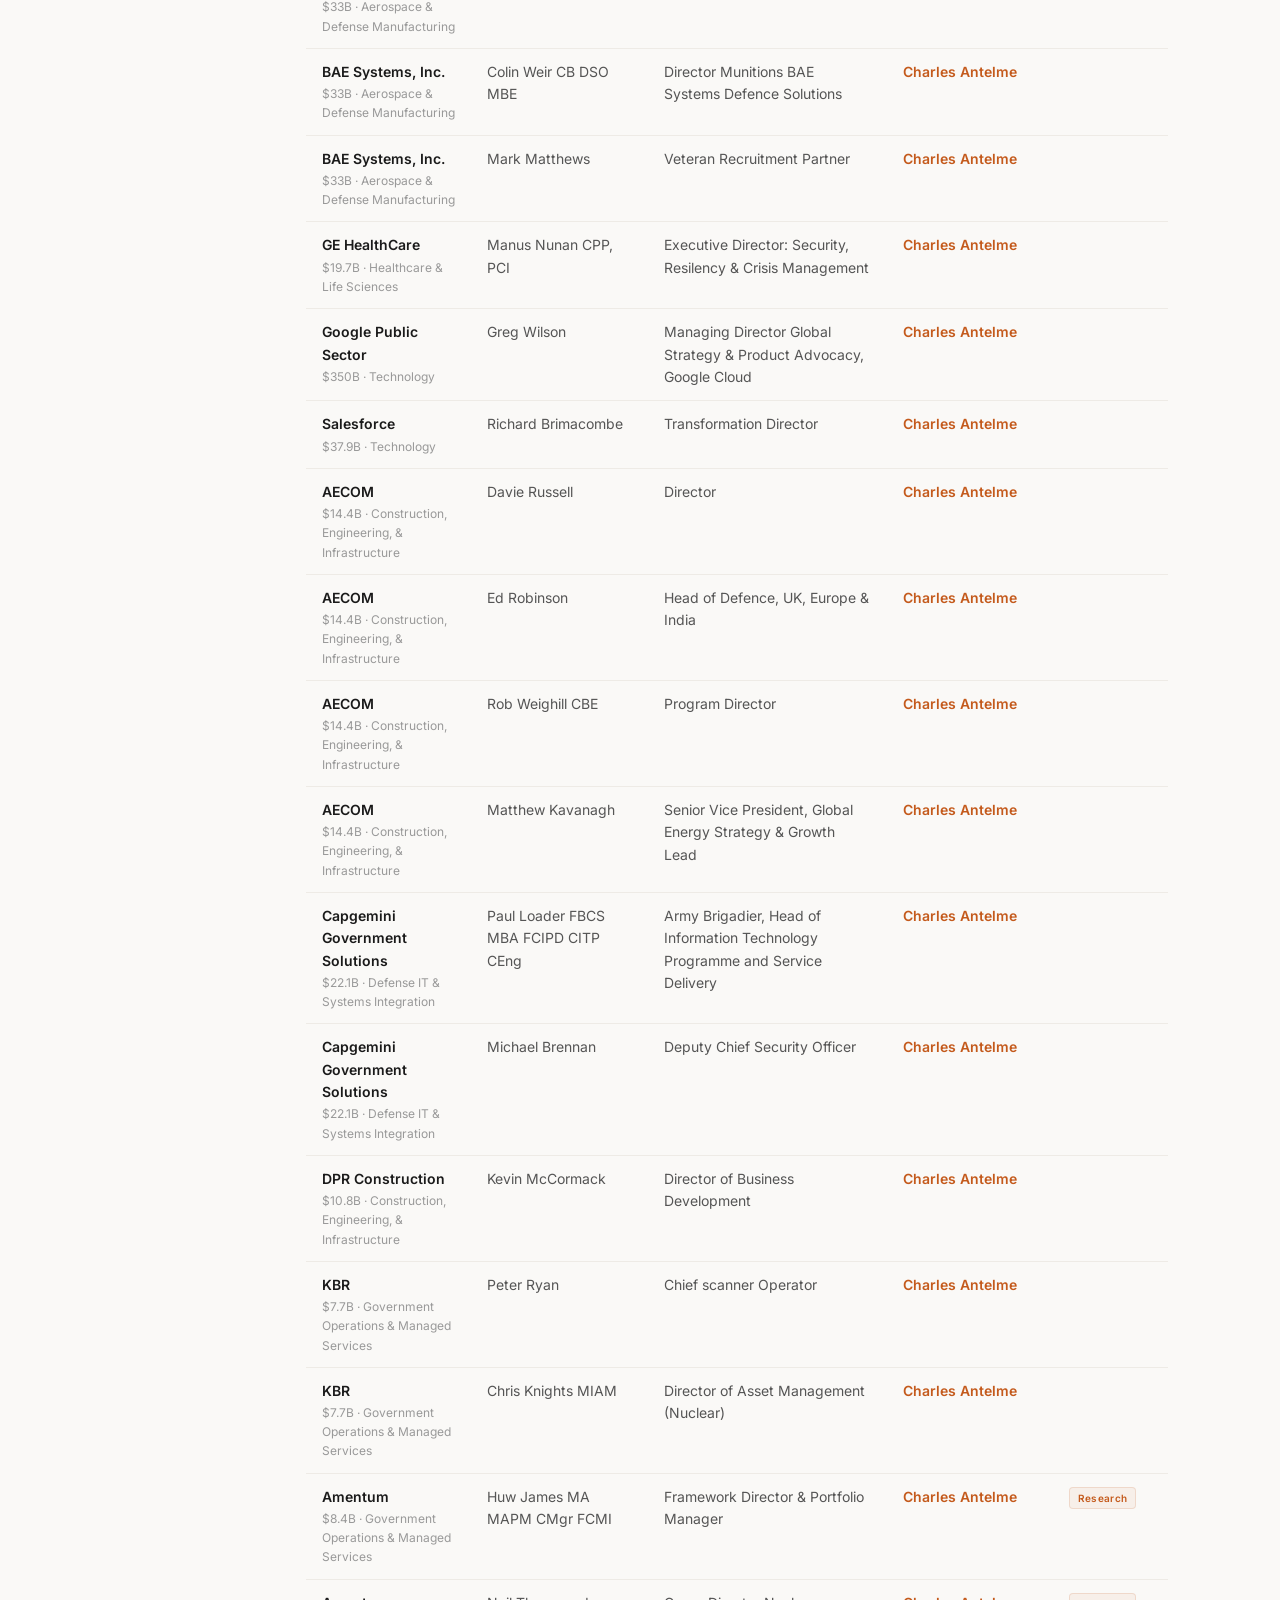
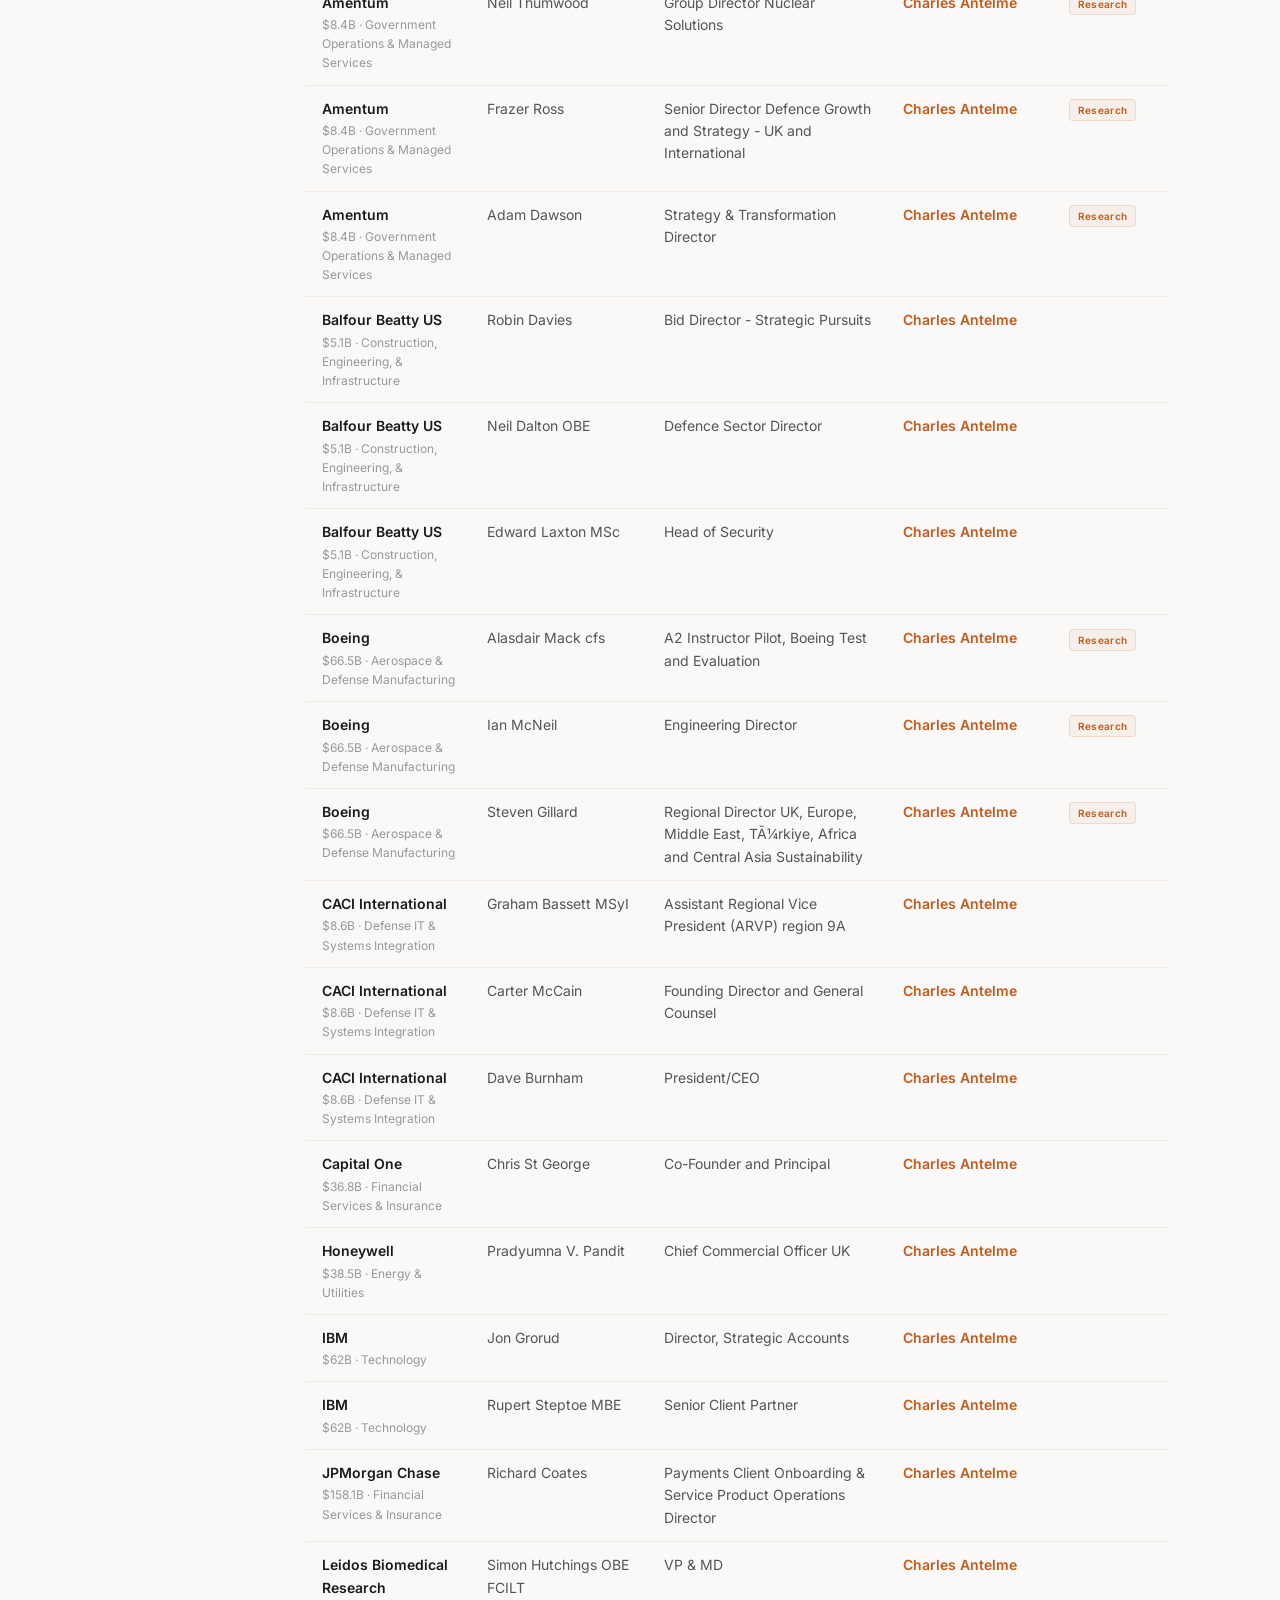
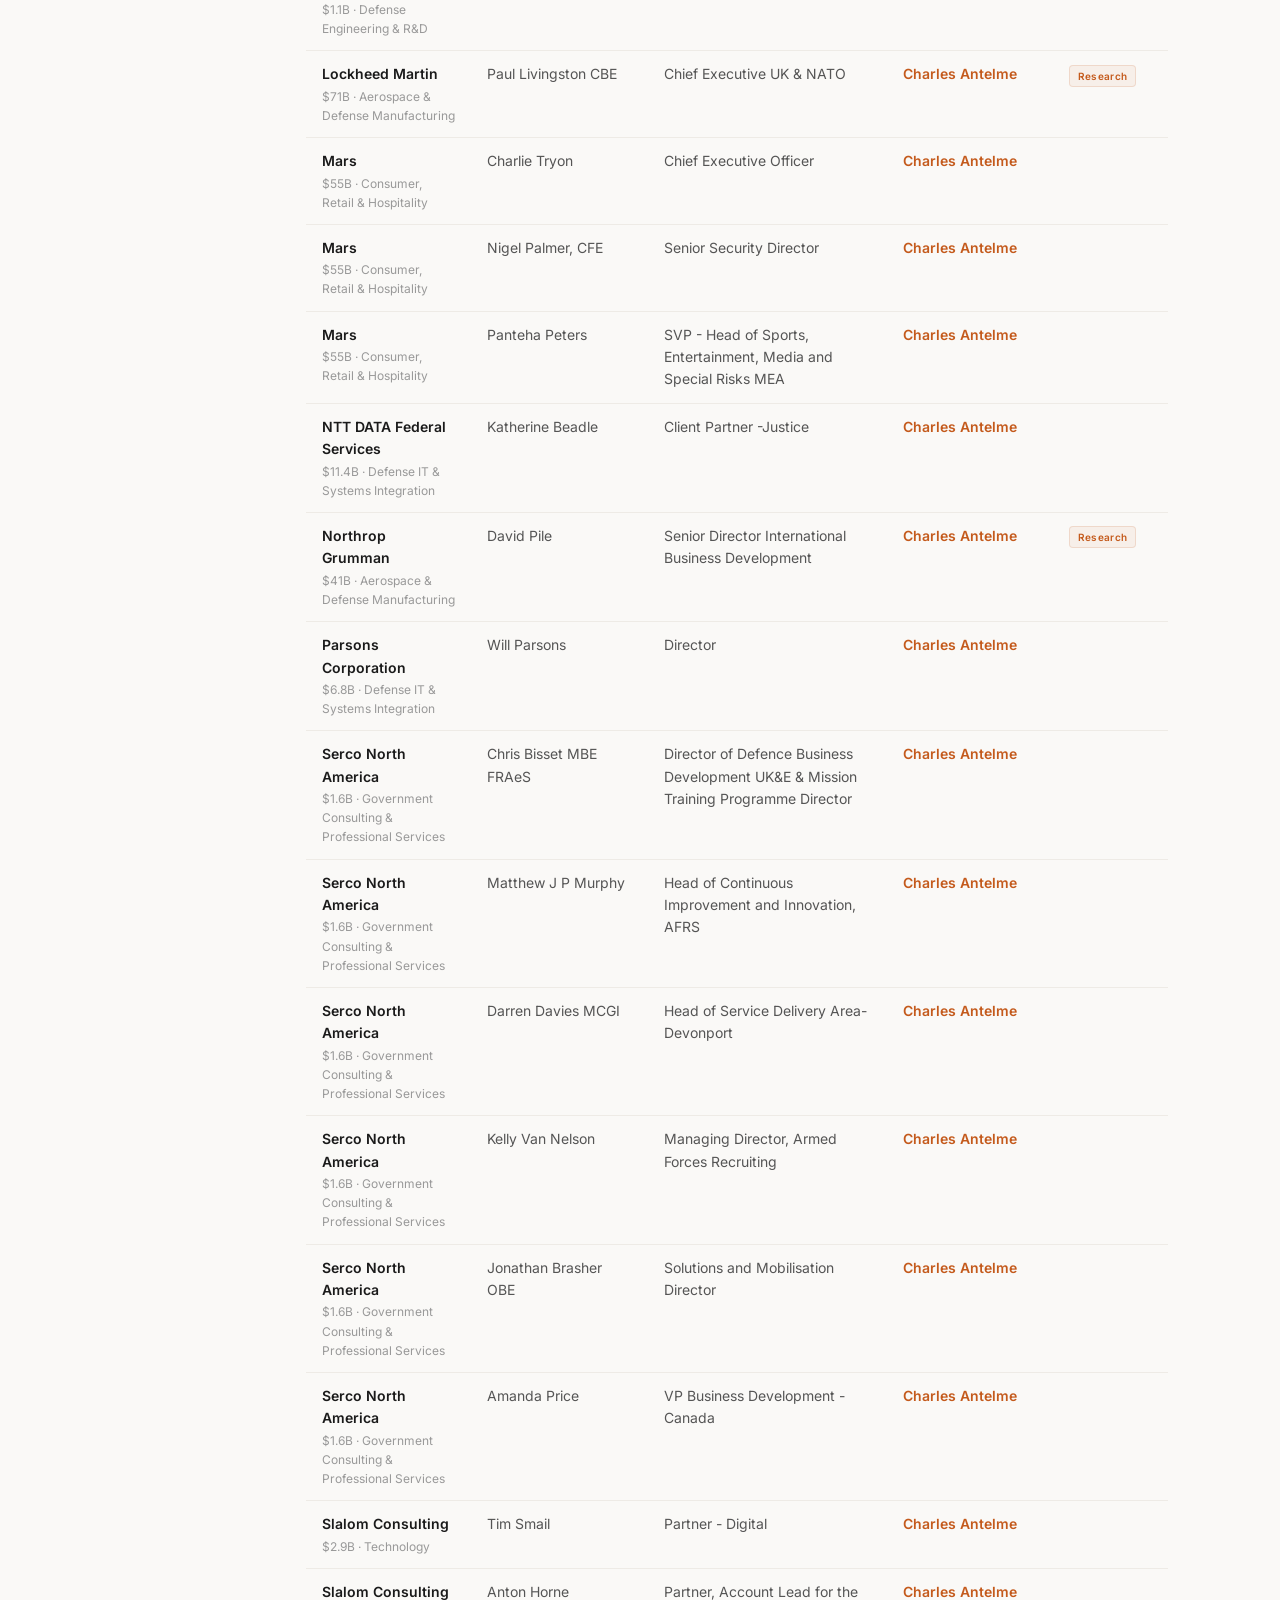
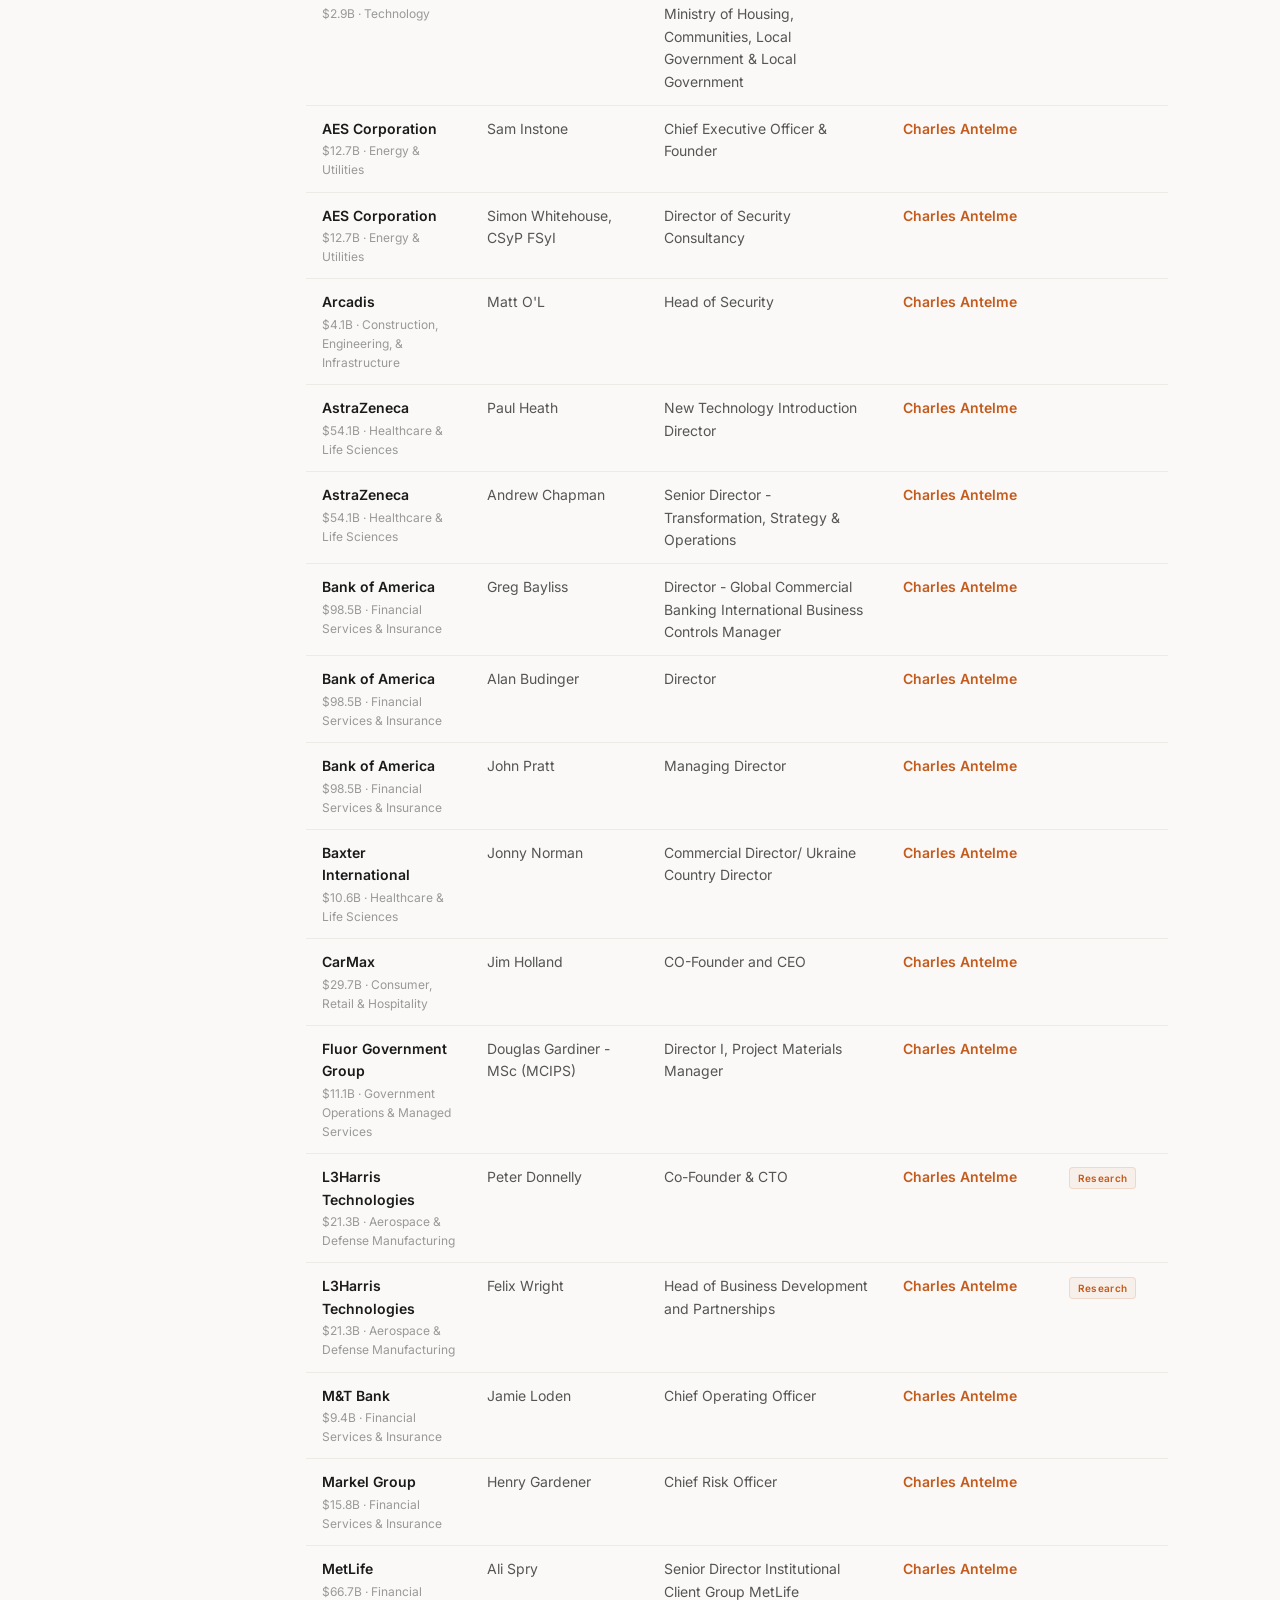
==== commit 63cc2b79: "Move UK tab after Houston in nav bar Co-Authored-By: Claude Opus 4.6 (1M context) <noreply@anthropic" ====
--- a/docs/connections.html
+++ b/docs/connections.html
@@ -481,8 +481,8 @@
         { key: 'ATL', label: 'Atlanta', placeholder: false },
         { key: 'NYC', label: 'NYC', placeholder: true },
         { key: 'CHI', label: 'Chicago', placeholder: true },
+        { key: 'HOU', label: 'Houston', placeholder: true },
         { key: 'UK', label: 'UK', placeholder: false },
-        { key: 'HOU', label: 'Houston', placeholder: true },
       ];
 
       el.innerHTML = tabs.map(t =>
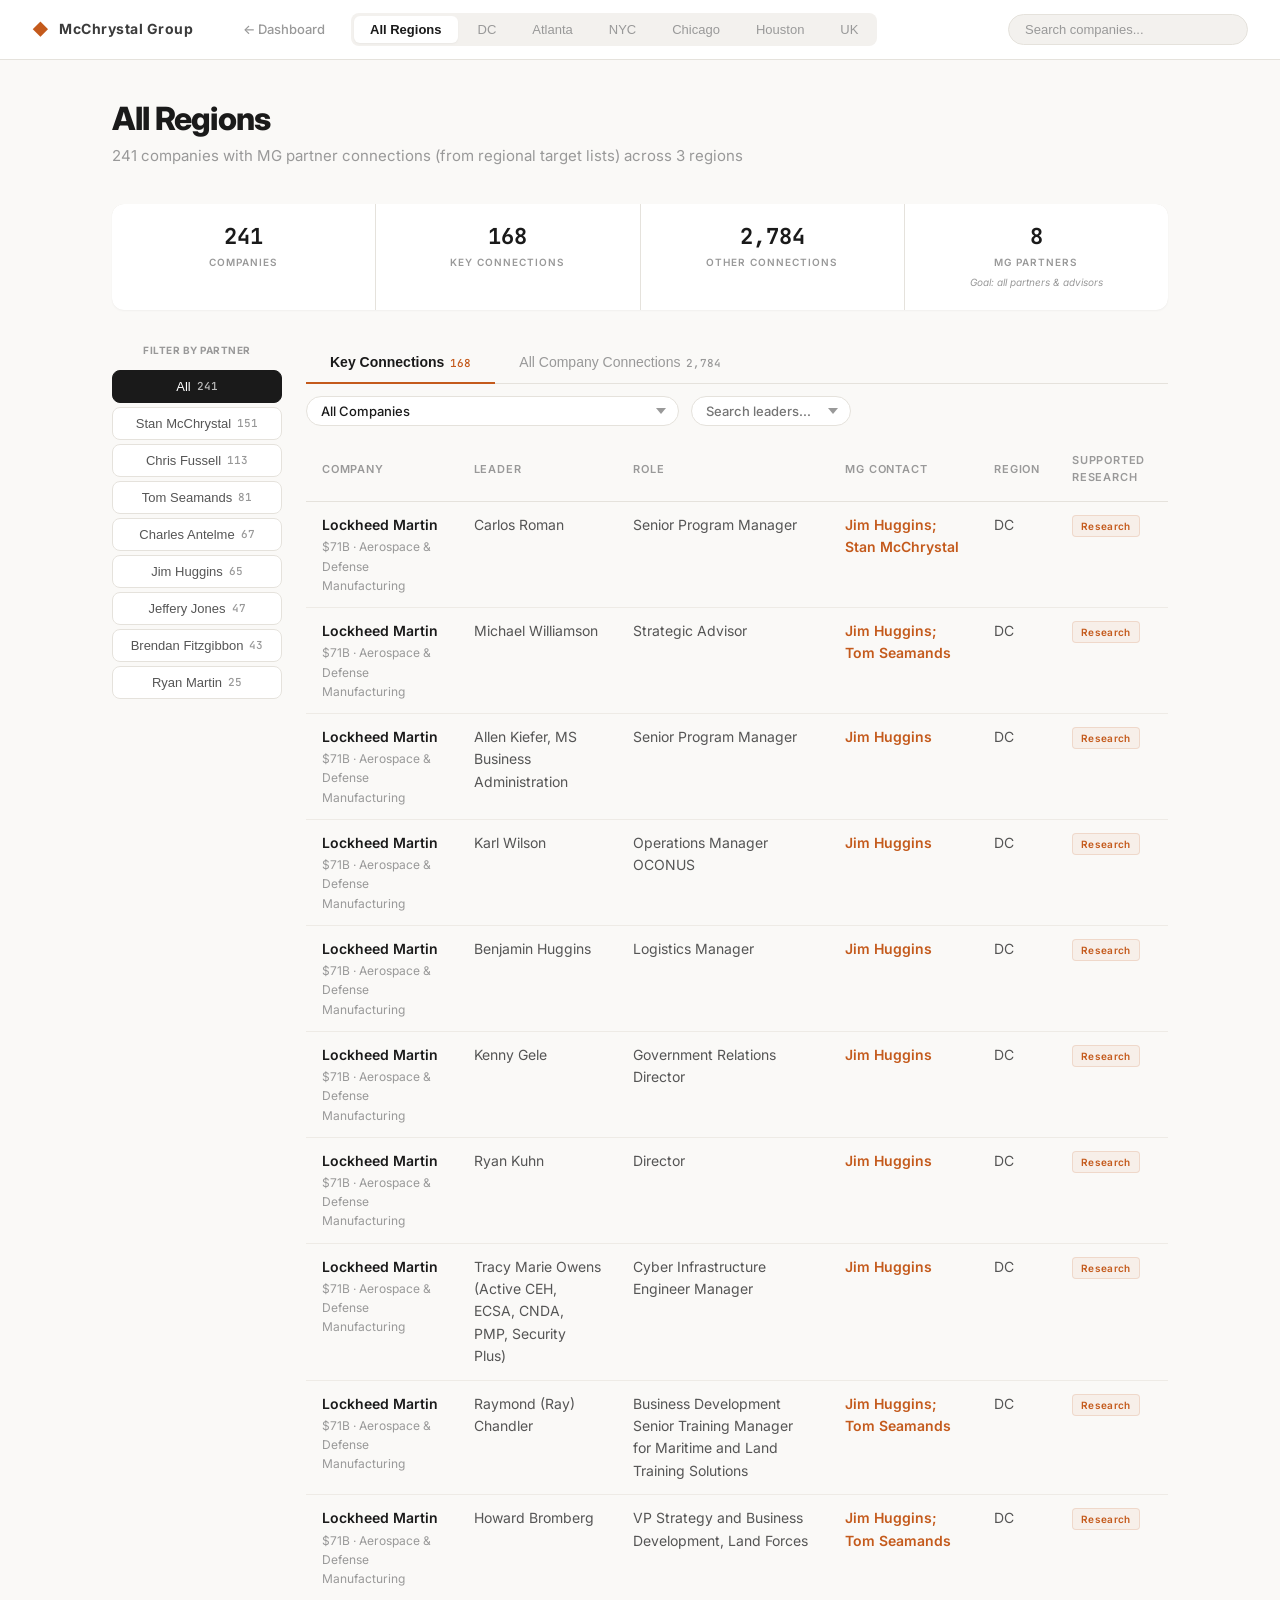
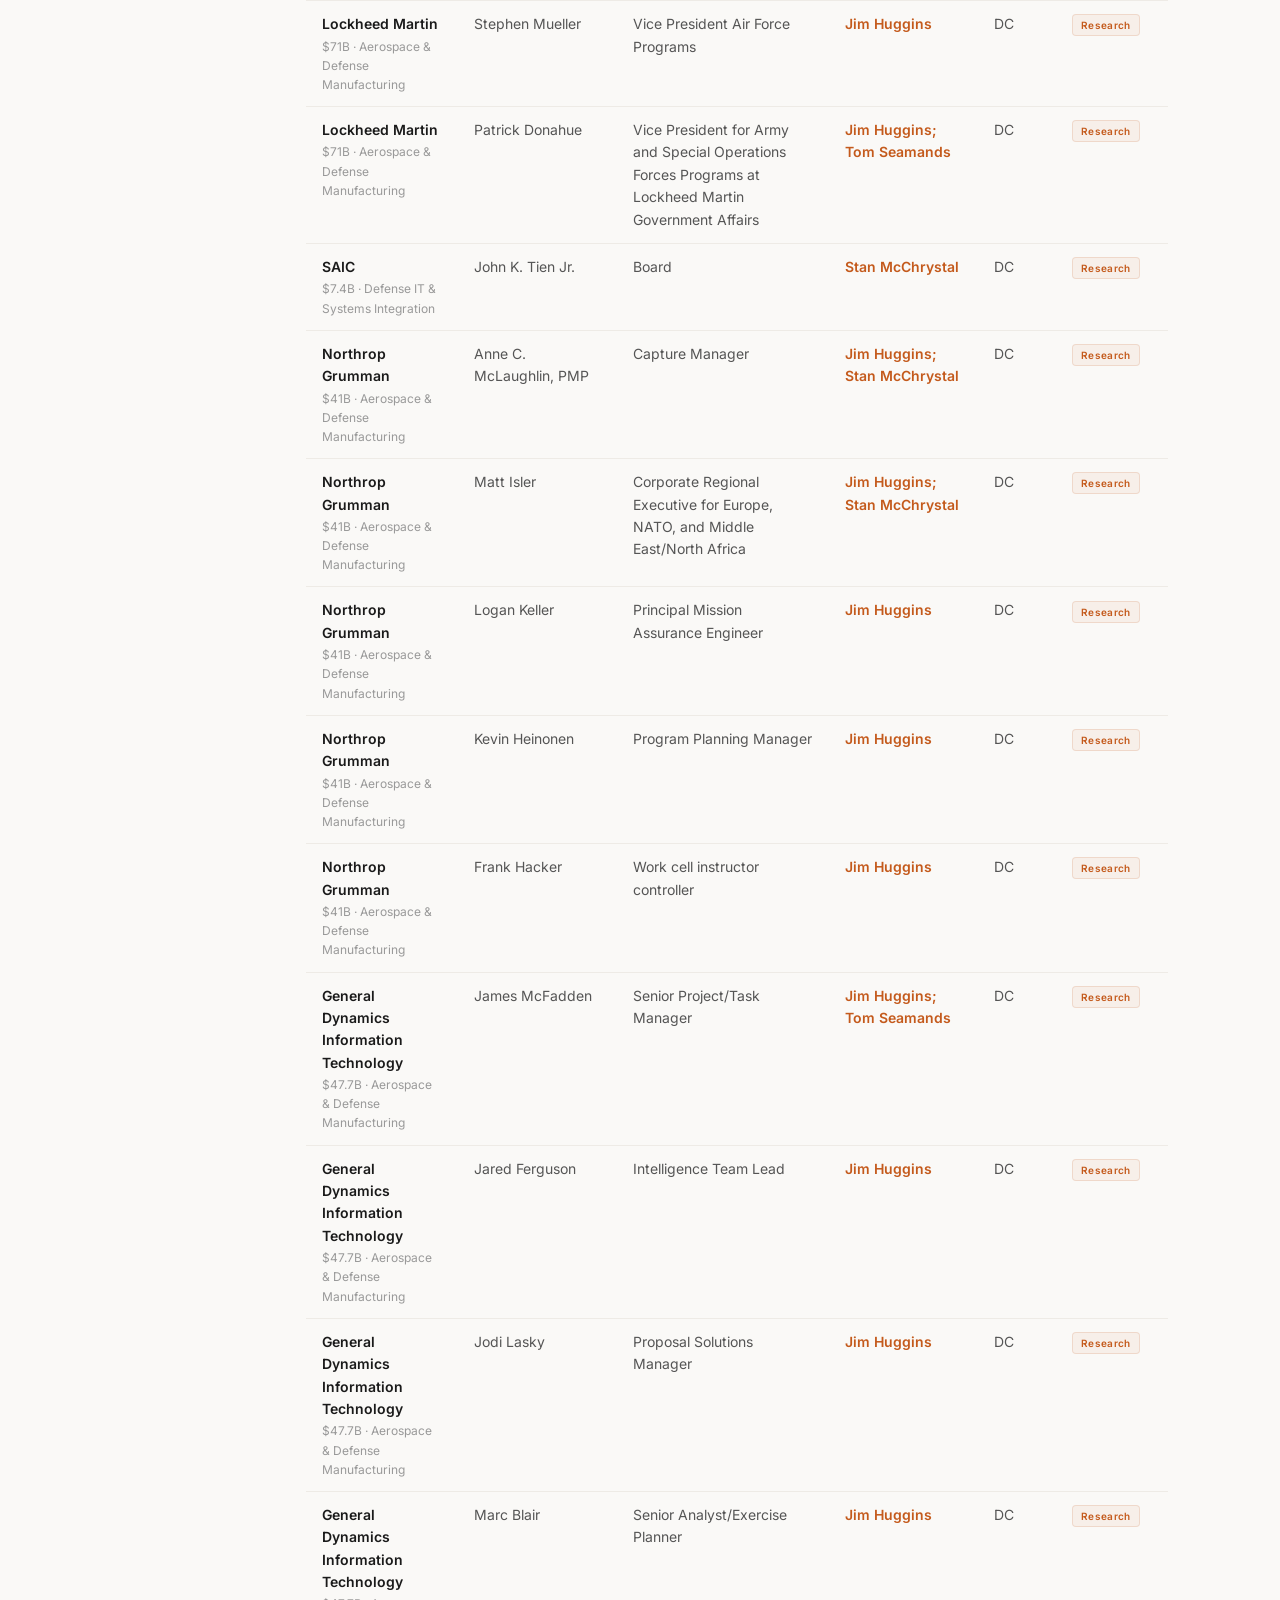
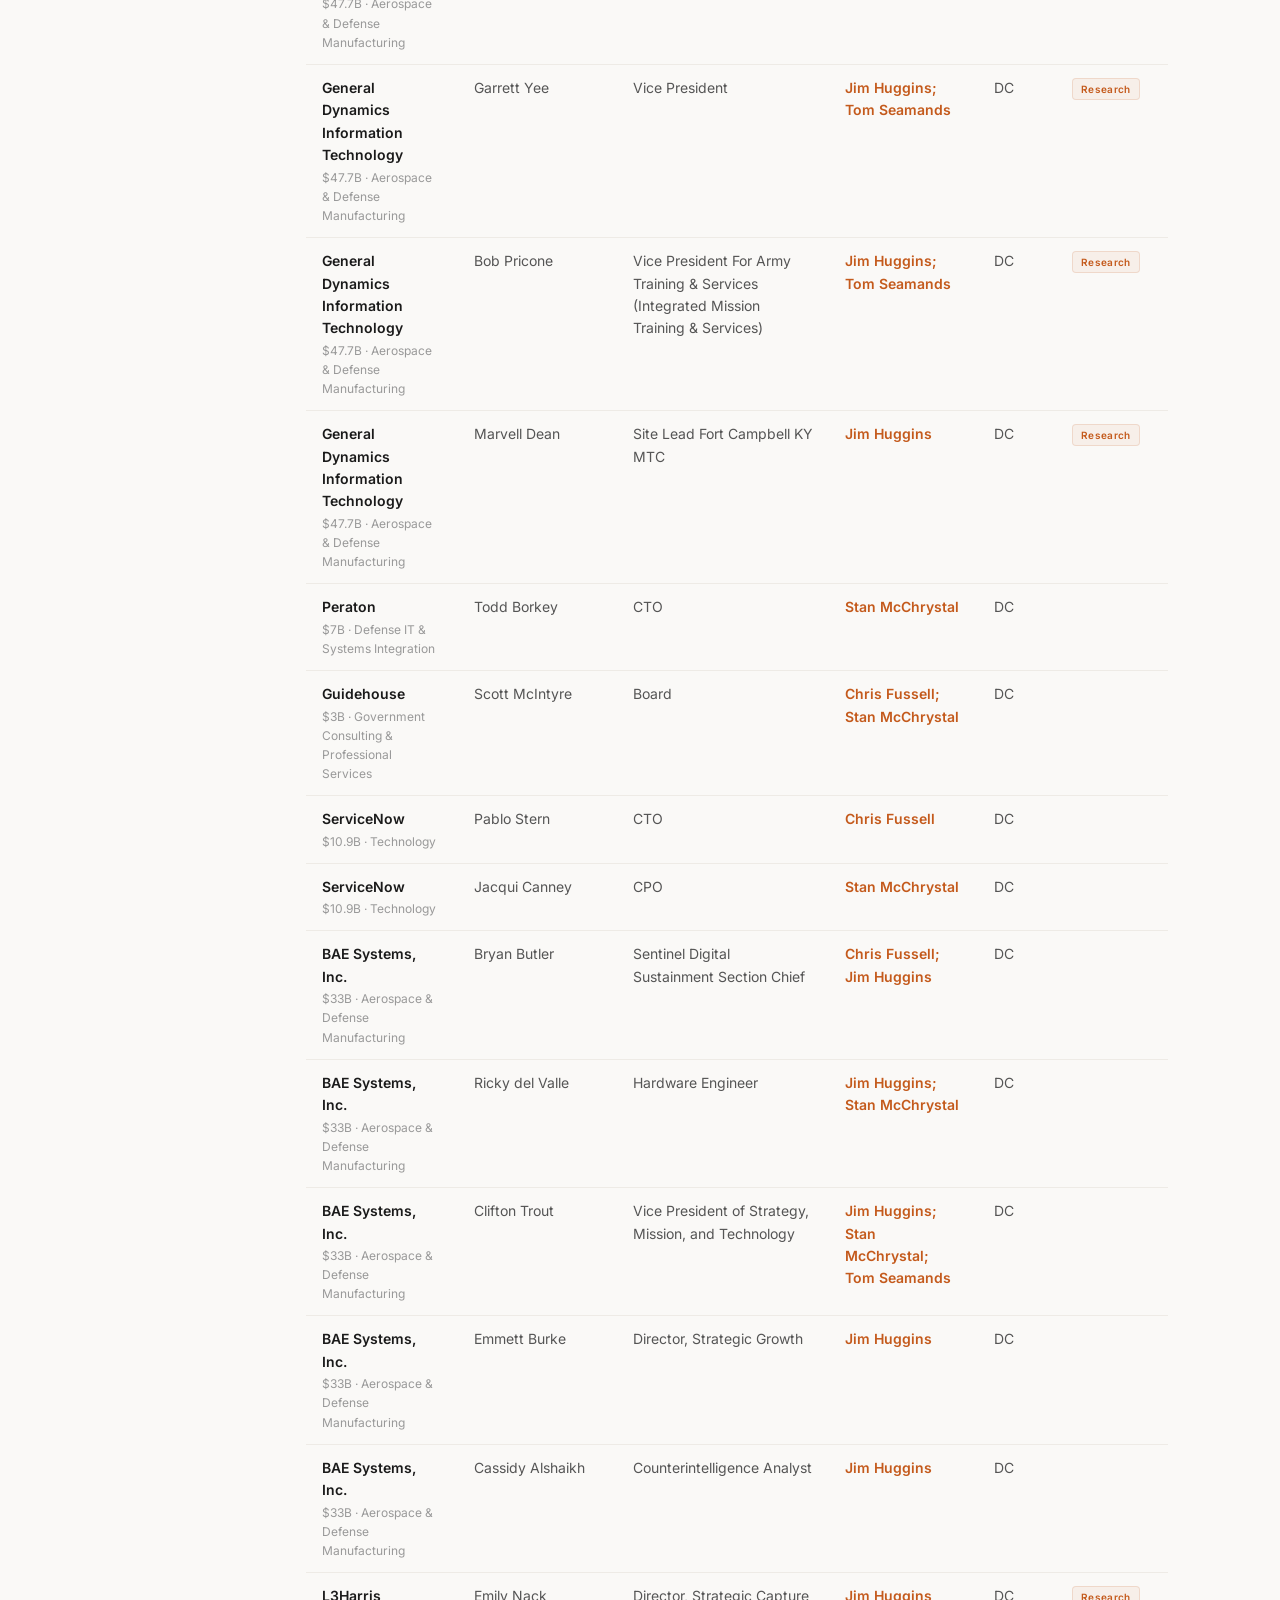
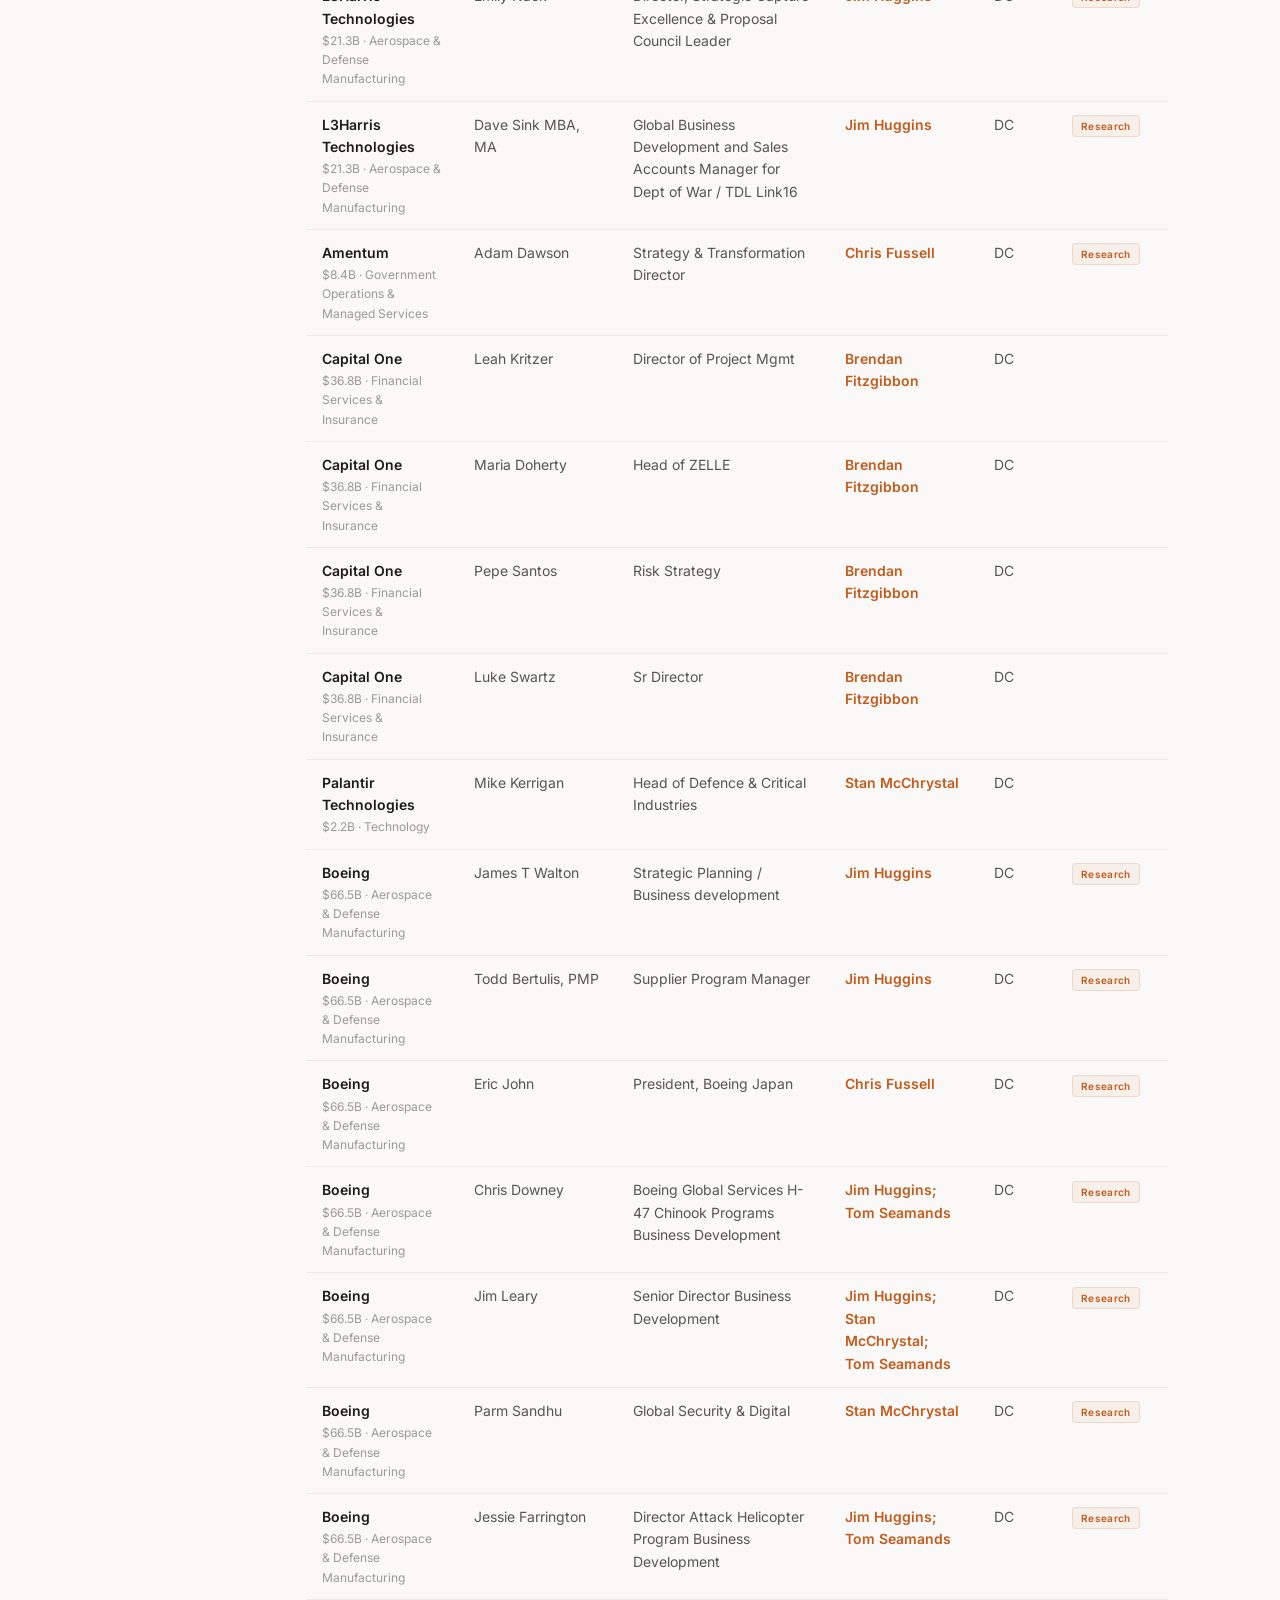
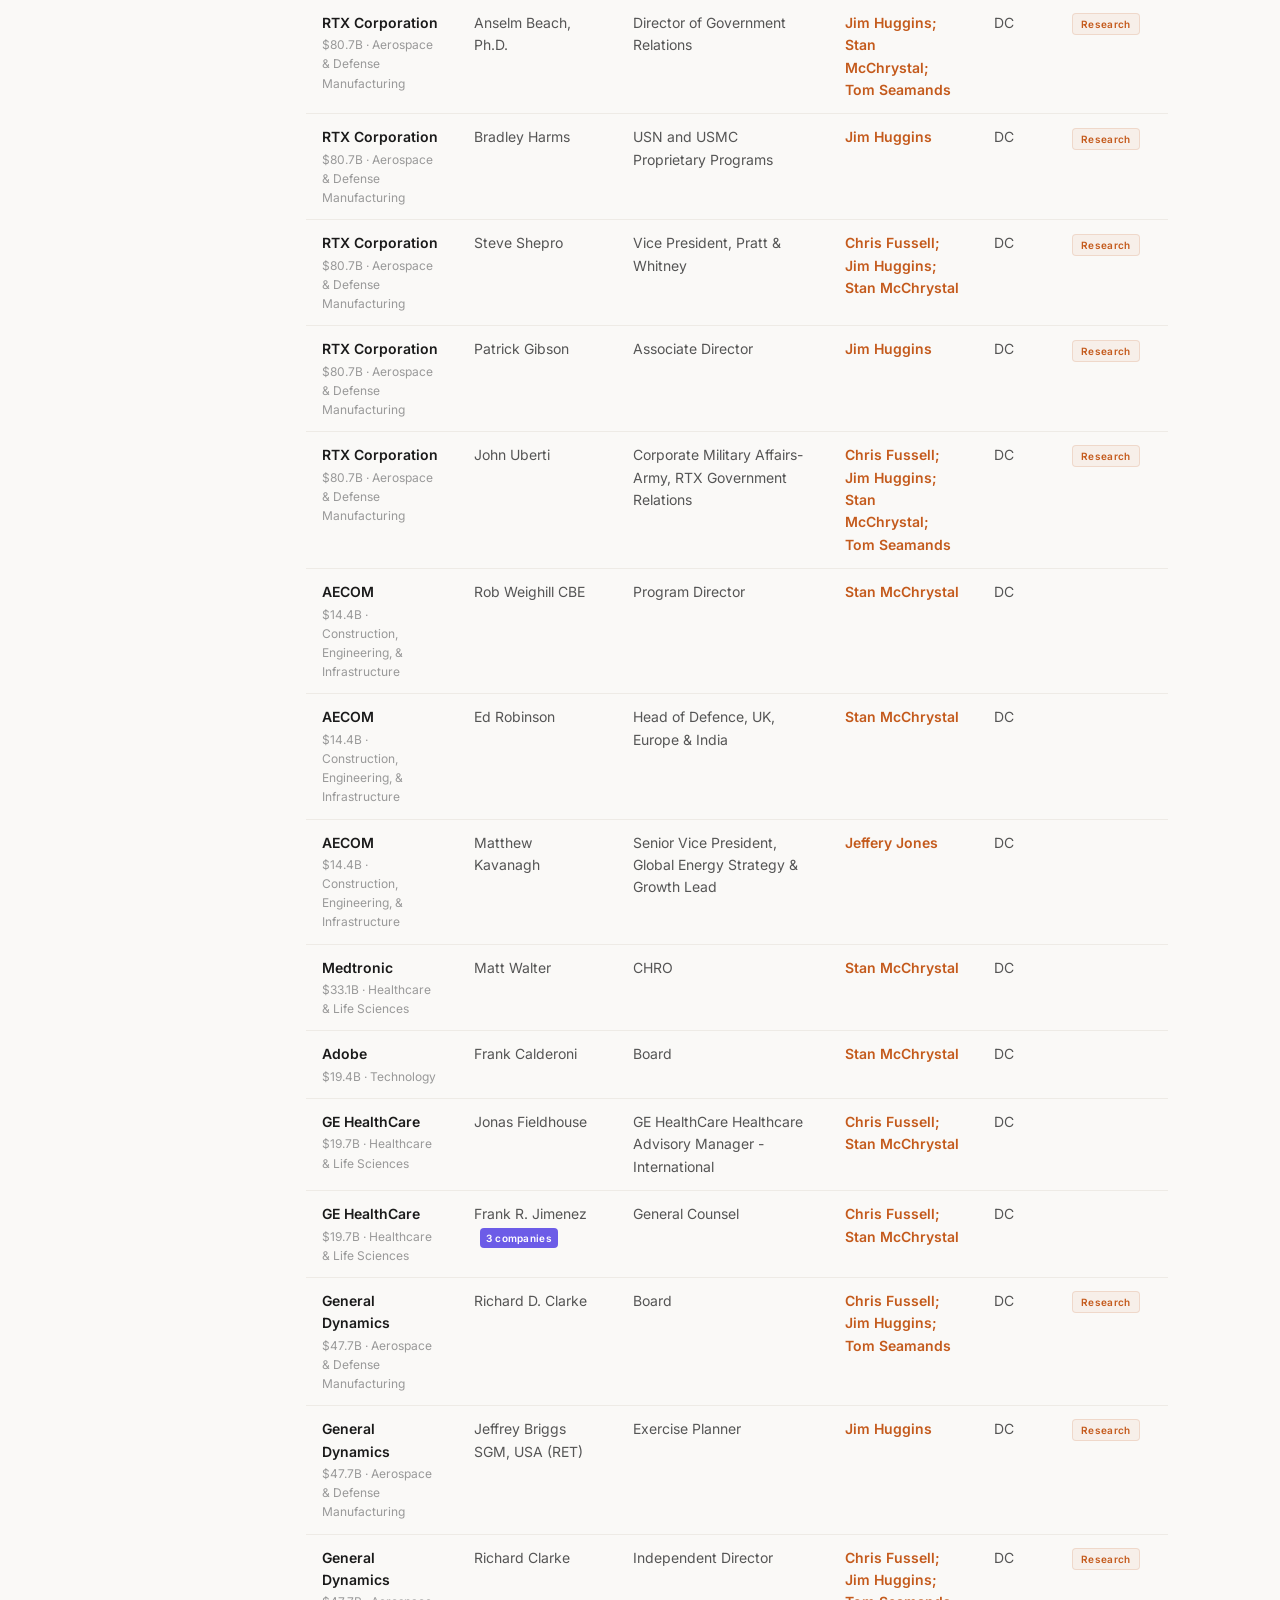
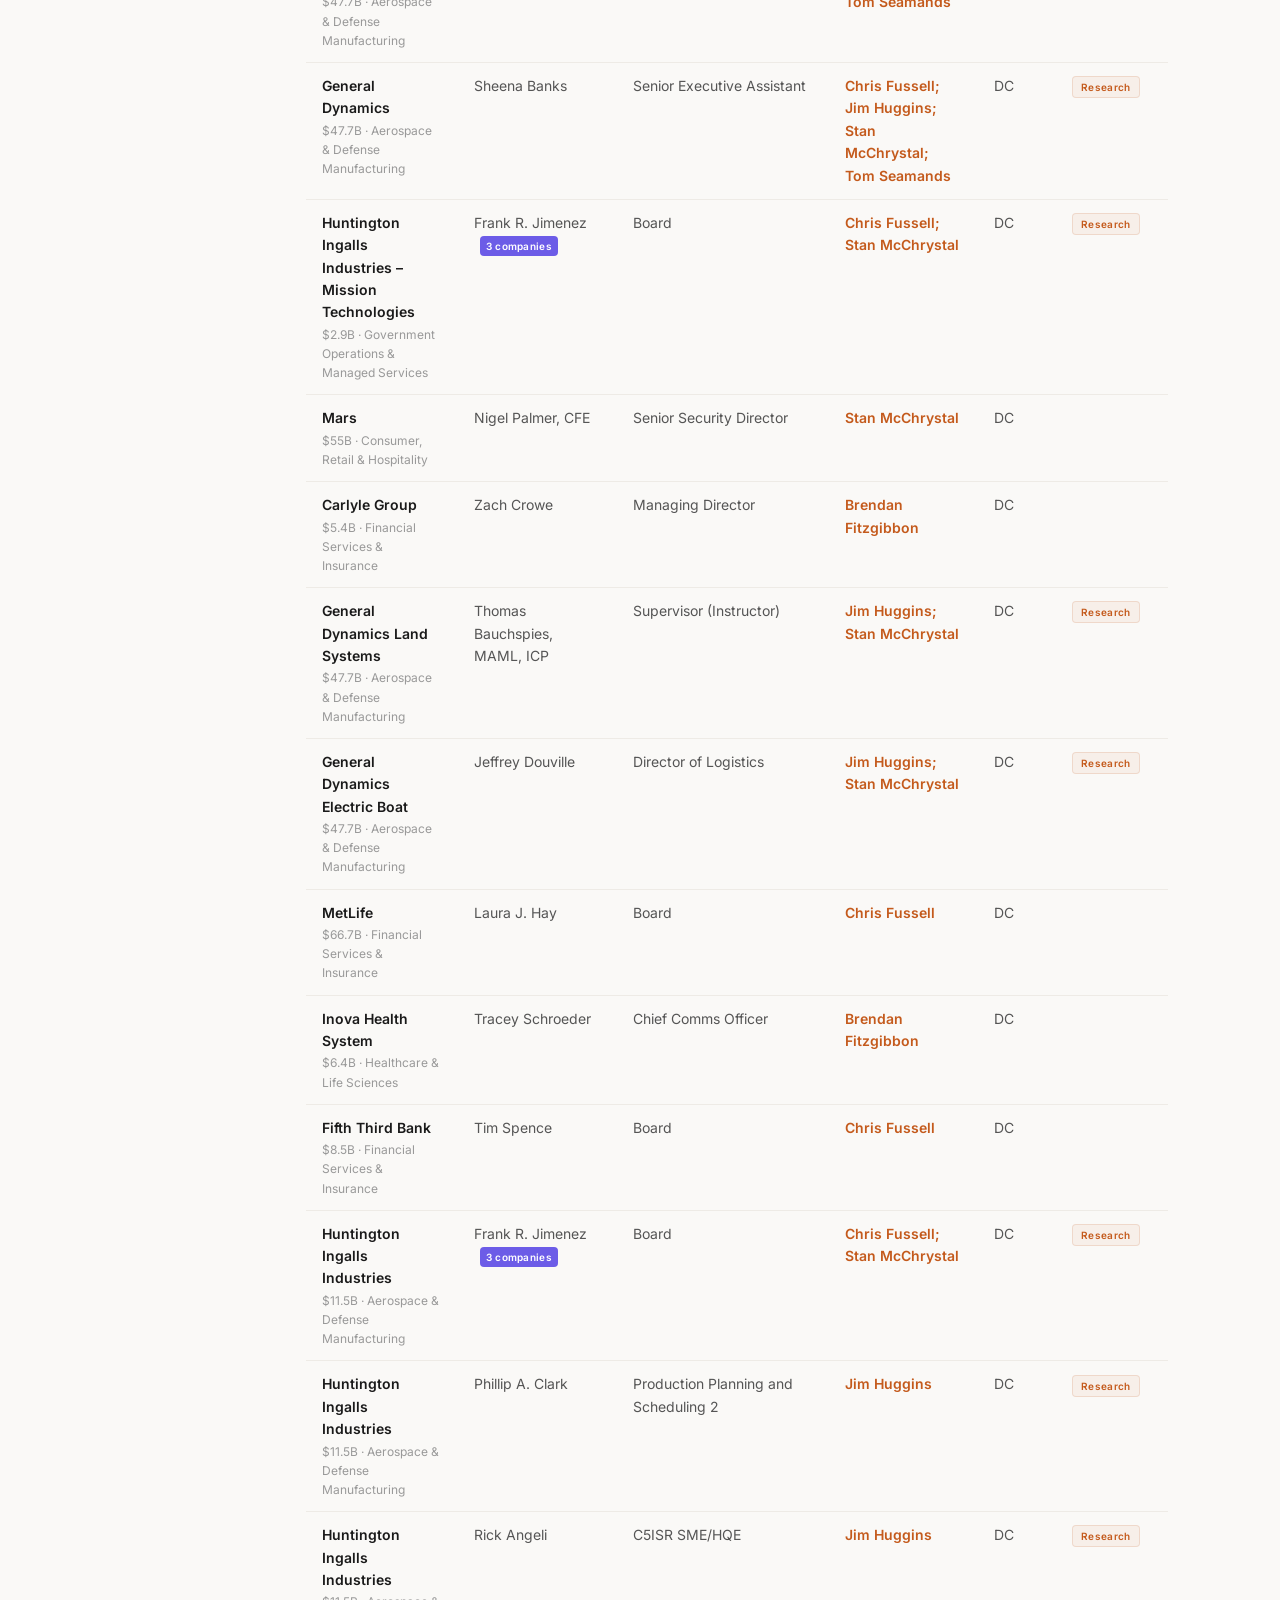
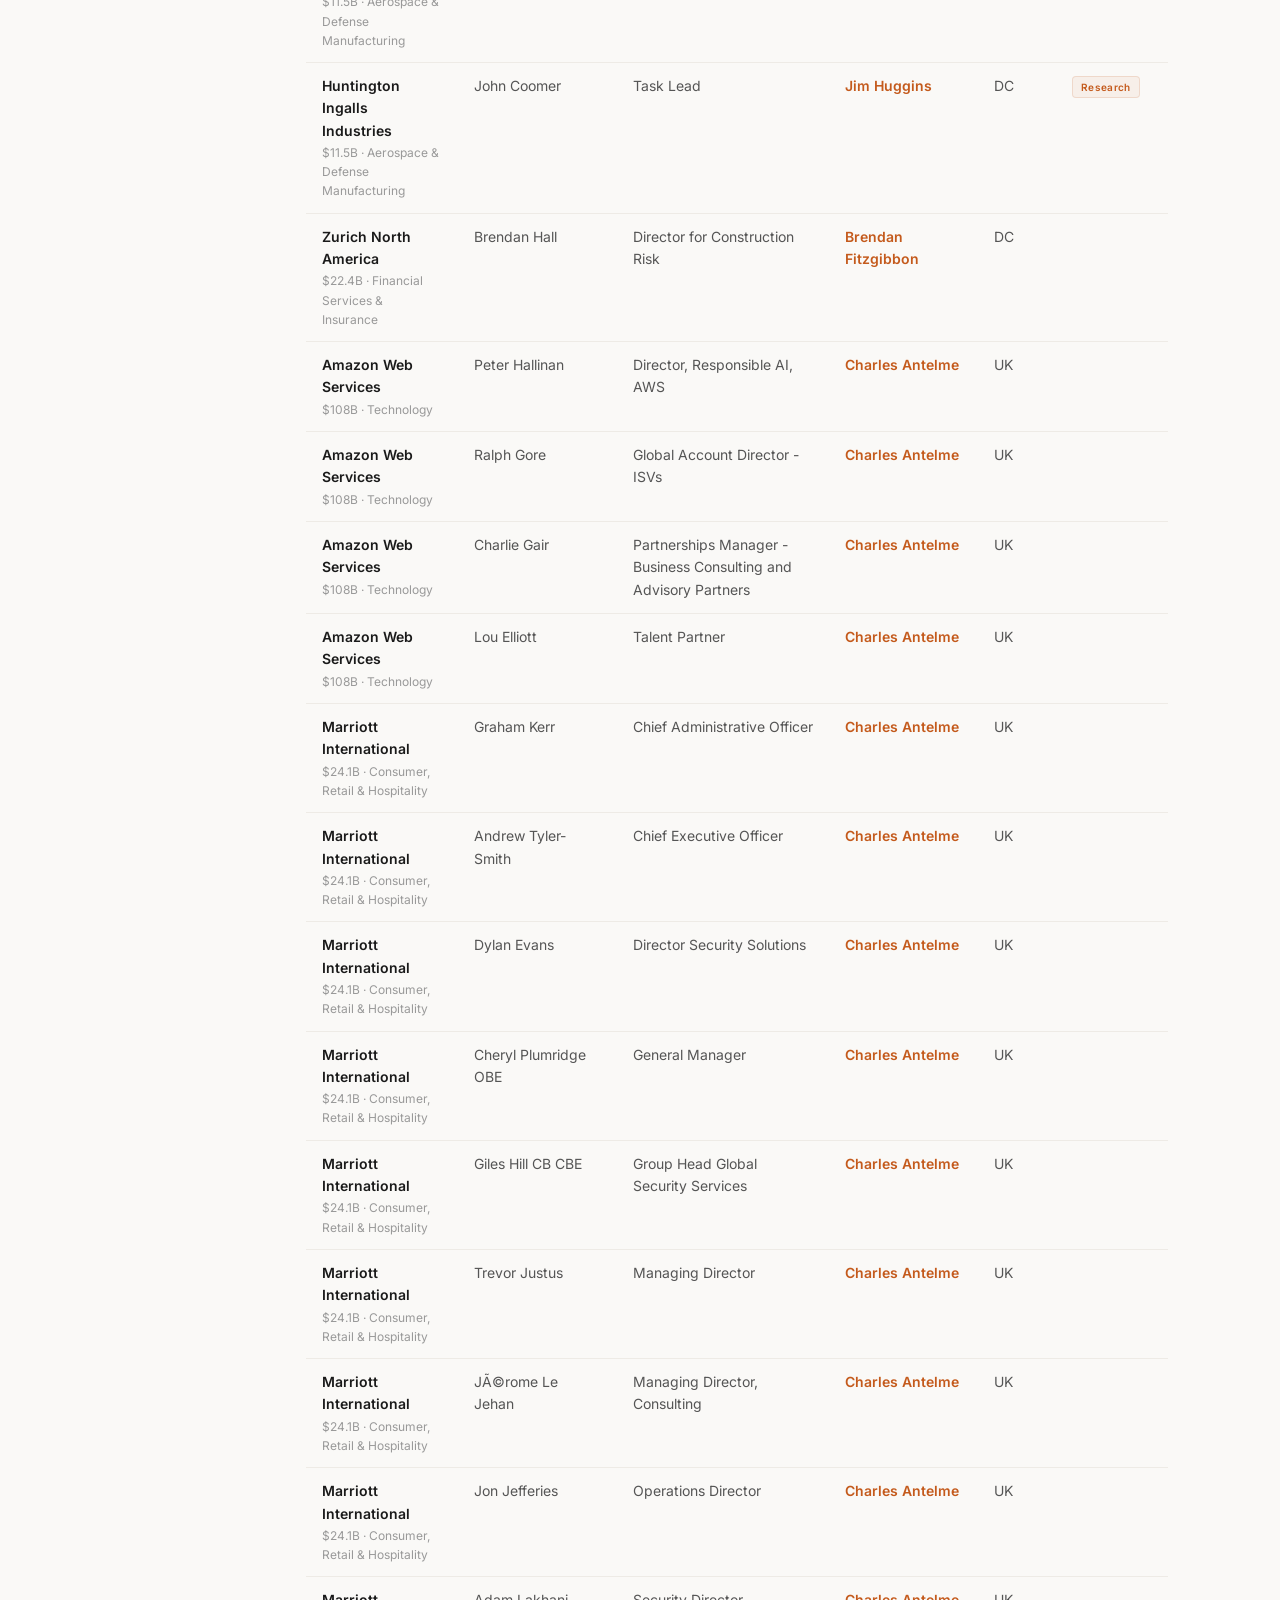
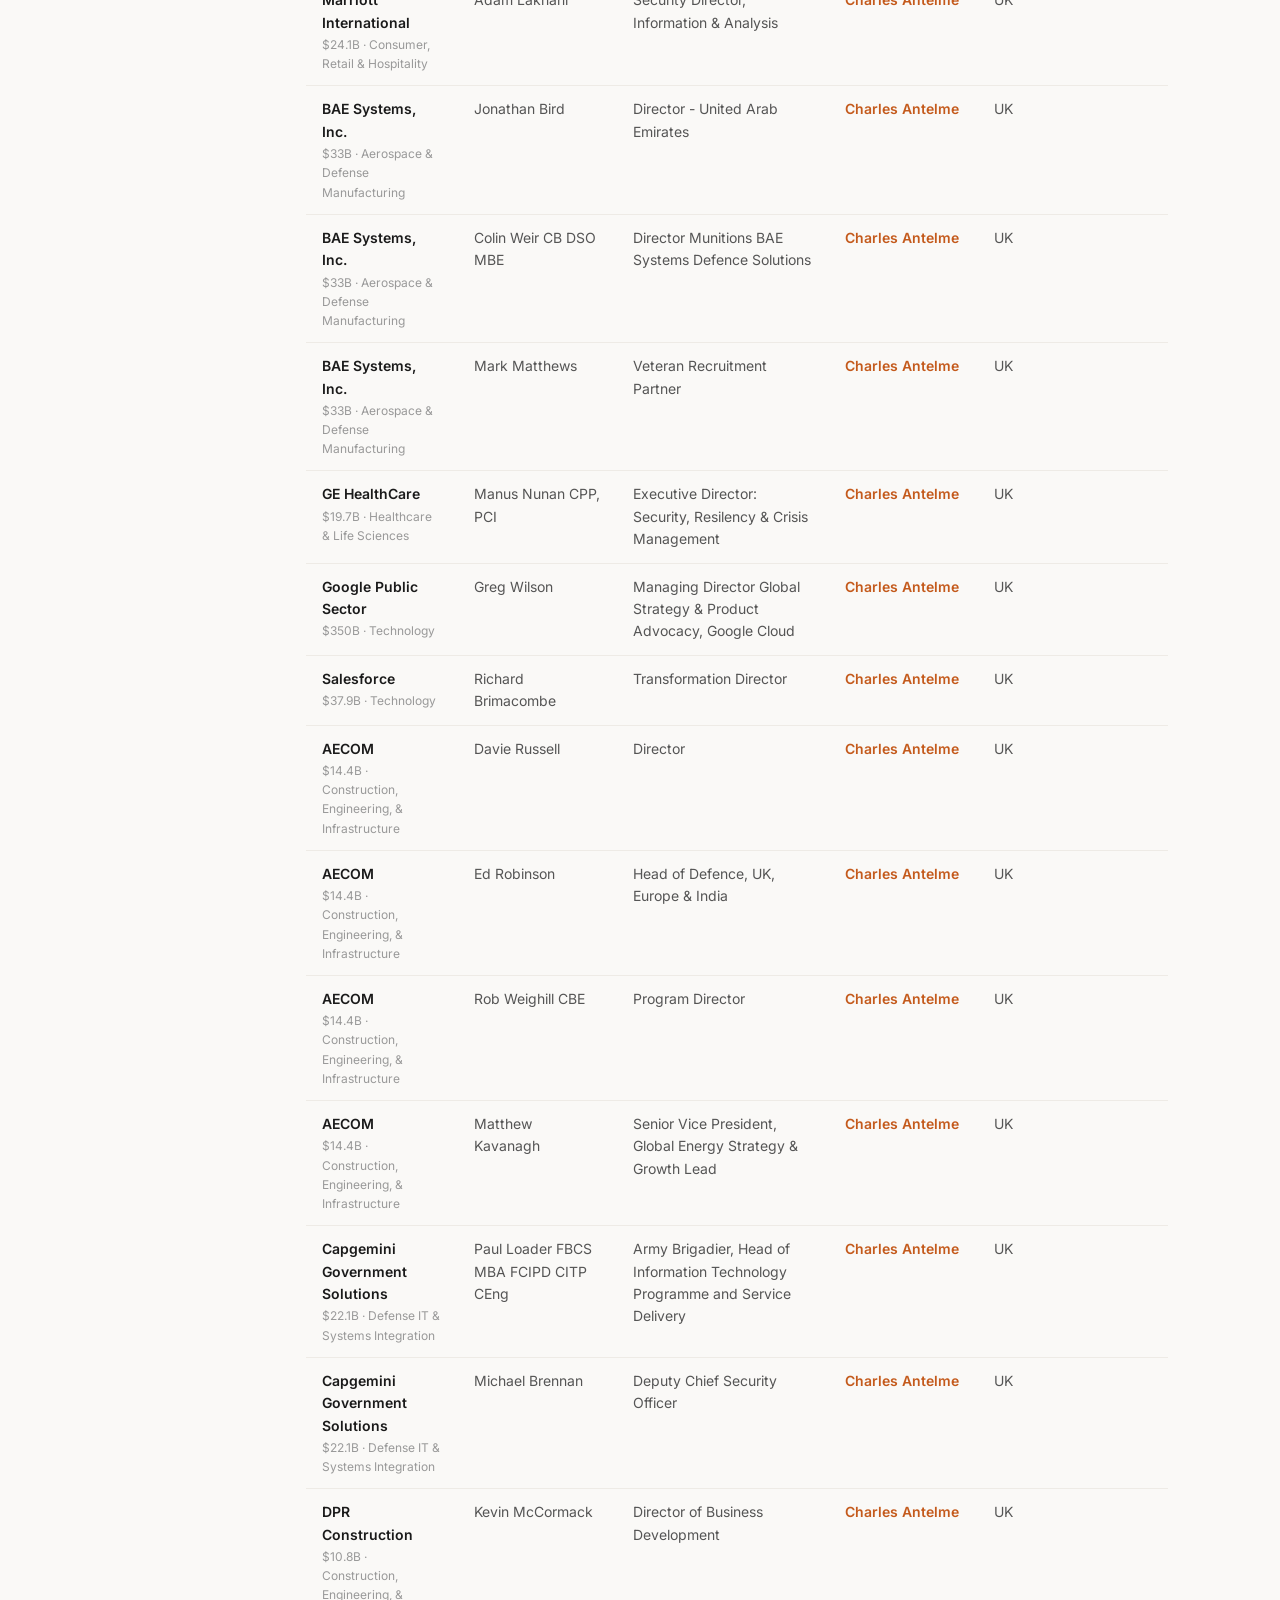
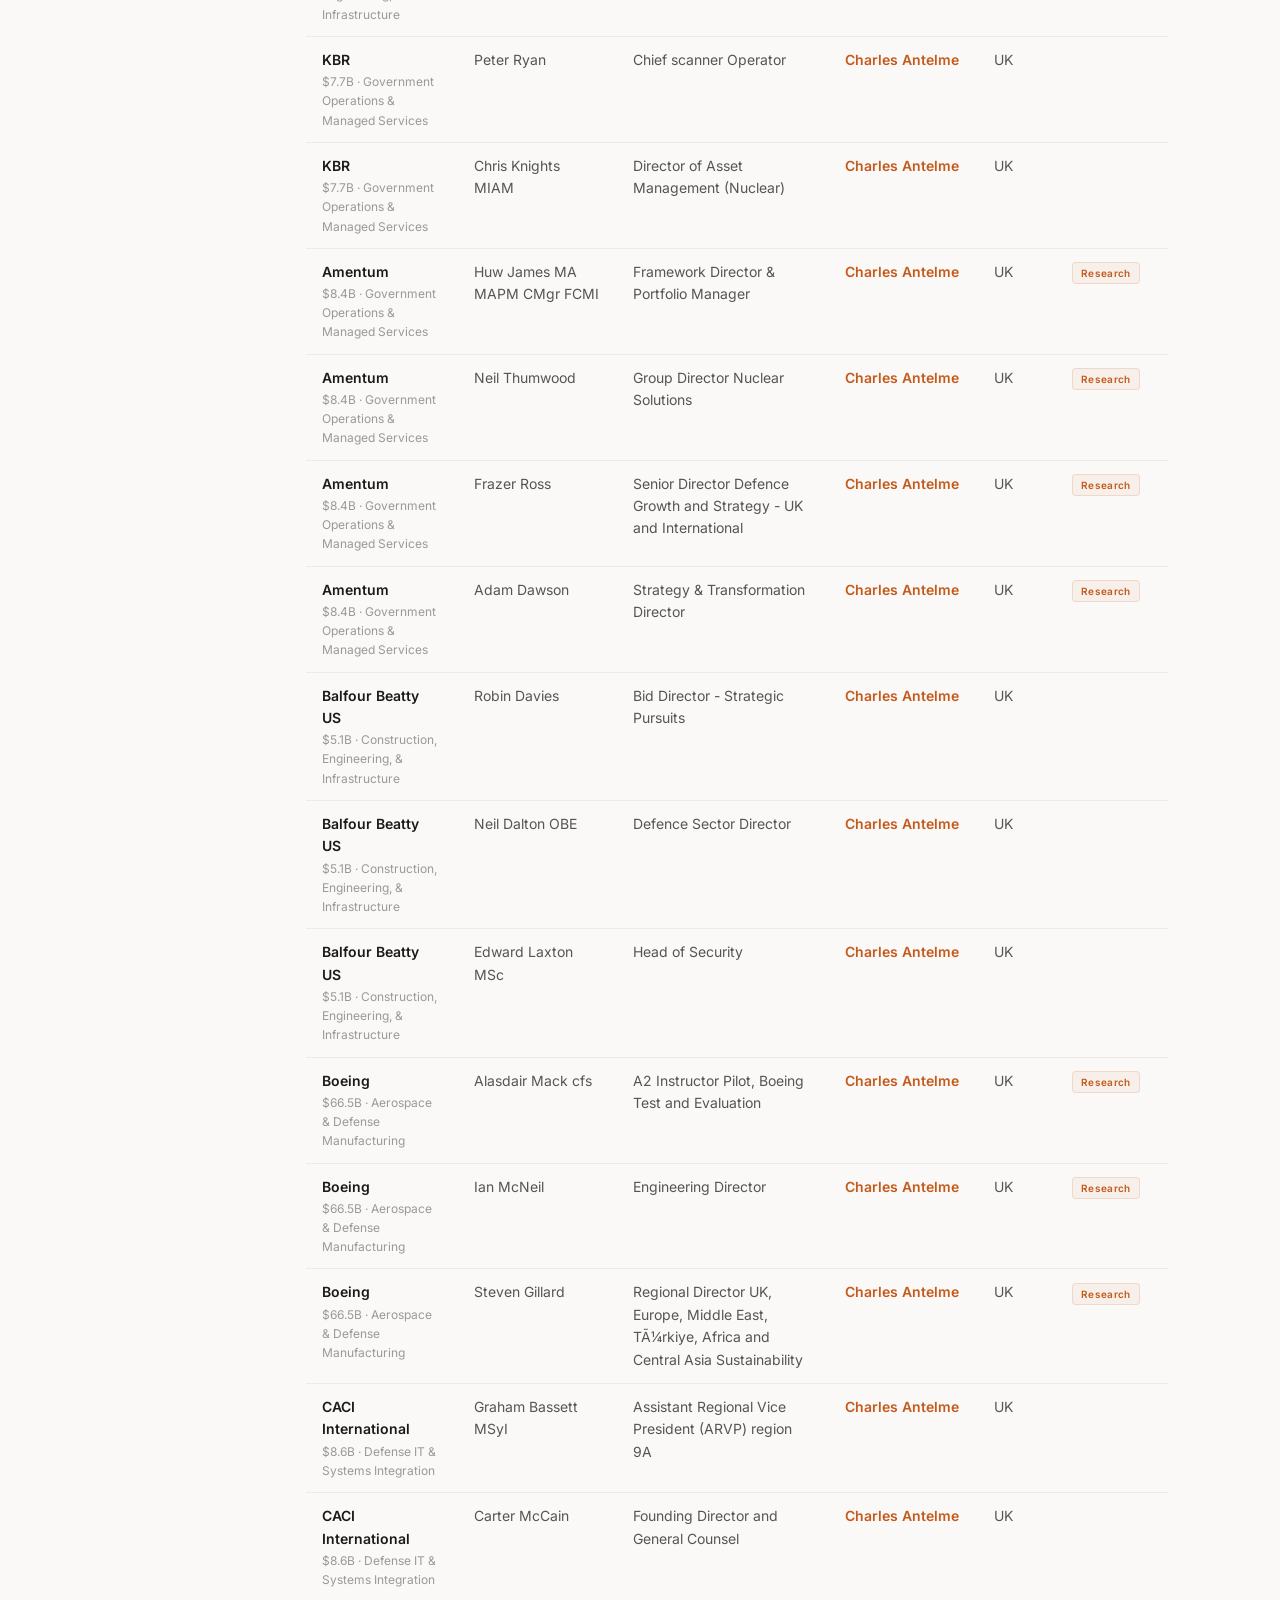
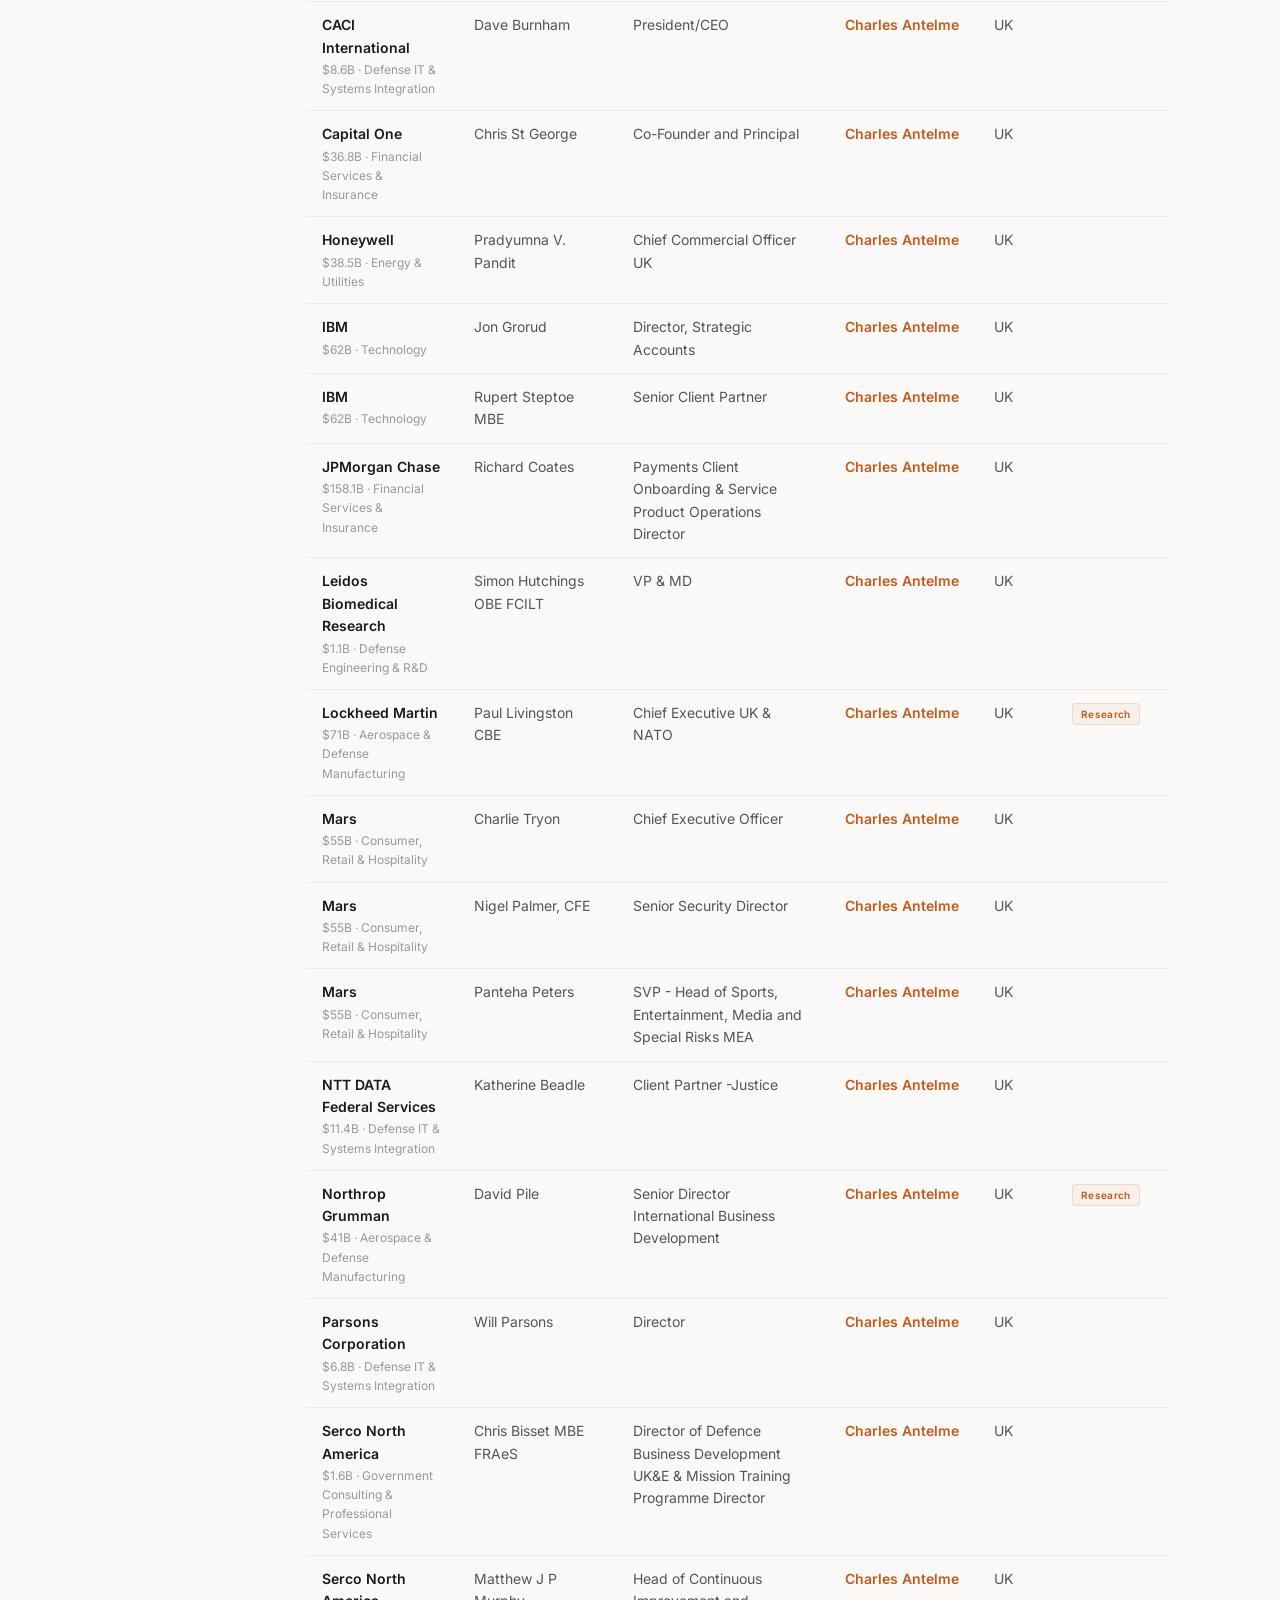
==== commit 303a8784: "Add sortable Region column to both connections tabs Shows DC, ATL, UK etc. next to each row in Key C" ====
--- a/docs/connections.html
+++ b/docs/connections.html
@@ -665,7 +665,7 @@
           // If partner filter active, match against the POC field (may be semicolon-delimited)
           if (activePartner && !l.mg_point_of_contact.split(';').map(s => s.trim()).includes(activePartner)) continue;
           rows.push({ ...l, company_name: c.company_name, industry: c.industry,
-            revenue_millions: c.revenue_millions, pipeline_match: c.pipeline_match });
+            revenue_millions: c.revenue_millions, pipeline_match: c.pipeline_match, _region: c._region });
         }
       }
       if (sortCol) {
@@ -700,12 +700,14 @@
         <th data-sort="name" class="${sortCol === 'name' ? 'sorted' : ''}">Leader ${arrow('name')}</th>
         <th data-sort="role" class="${sortCol === 'role' ? 'sorted' : ''}">Role ${arrow('role')}</th>
         <th data-sort="mg_point_of_contact" class="${sortCol === 'mg_point_of_contact' ? 'sorted' : ''}">MG Contact ${arrow('mg_point_of_contact')}</th>
+        <th data-sort="_region" class="${sortCol === '_region' ? 'sorted' : ''}">Region ${arrow('_region')}</th>
         <th>Supported Research</th>
       </tr></thead><tbody>${rows.map(r => `<tr>
         <td><div class="company-cell"><span class="company-name">${esc(r.company_name)}</span><span class="company-meta">${r.revenue_millions ? '$' + fmtRev(r.revenue_millions) + ' &middot; ' : ''}${esc(r.industry || '')}</span></div></td>
         <td>${esc(r.name)}${(leaderCompanyCount[r.name]?.size || 0) >= 2 ? ` <span class="badge-sm badge-connectivity" style="cursor:pointer;" title="Click to show all companies for ${esc(r.name)}" onclick="event.stopPropagation(); leaderFilter='${esc(r.name).replace(/'/g, "\\'")}'; sortCol=null; sortDir='asc'; document.getElementById('list-content').innerHTML=renderTabContent(); bindTableSort();">${leaderCompanyCount[r.name].size} companies</span>` : ''}</td>
         <td>${esc(r.role)}</td>
         <td>${r.mg_point_of_contact ? `<span class="poc-name">${esc(r.mg_point_of_contact)}</span>` : '<span class="no-poc">&mdash;</span>'}</td>
+        <td>${esc(r._region || '')}</td>
         <td>${r.is_military ? '<span class="badge-sm badge-mil">MIL</span> ' : ''}${r.pipeline_match ? `<a href="index.html?view=research&company=${encodeURIComponent(r.company_name)}" class="badge-sm badge-pipeline" style="text-decoration:none;cursor:pointer;" target="_top">Research</a>` : ''}</td>
       </tr>`).join("")}</tbody></table>`;
     }
@@ -717,7 +719,7 @@
         for (const conn of c.company_connections) {
           if (activePartner && conn.mg_partner !== activePartner) continue;
           if (seniorityFilter === 'senior' && !SENIOR_REGEX.test(conn.position)) continue;
-          rows.push({ ...conn, company_name: c.company_name, industry: c.industry });
+          rows.push({ ...conn, company_name: c.company_name, industry: c.industry, _region: c._region });
         }
       }
       if (sortCol) {
@@ -757,11 +759,13 @@
         <th data-sort="connection_name" class="${sortCol === 'connection_name' ? 'sorted' : ''}">Connection ${arrow('connection_name')}</th>
         <th data-sort="position" class="${sortCol === 'position' ? 'sorted' : ''}">Position ${arrow('position')}</th>
         <th data-sort="mg_partner" class="${sortCol === 'mg_partner' ? 'sorted' : ''}">MG Partner ${arrow('mg_partner')}</th>
+        <th data-sort="_region" class="${sortCol === '_region' ? 'sorted' : ''}">Region ${arrow('_region')}</th>
       </tr></thead><tbody>${rows.map(r => `<tr>
         <td><span class="company-name">${esc(r.company_name)}</span></td>
         <td>${esc(r.connection_name)}${(connCompanyCount[r.connection_name]?.size || 0) >= 2 ? ` <span class="badge-sm badge-connectivity" style="cursor:pointer;" title="Click to show all companies for ${esc(r.connection_name)}" onclick="event.stopPropagation(); connectionFilter='${esc(r.connection_name).replace(/'/g, "\\'")}'; sortCol=null; sortDir='asc'; document.getElementById('list-content').innerHTML=renderTabContent(); bindTableSort();">${connCompanyCount[r.connection_name].size} companies</span>` : ''}</td>
         <td>${esc(r.position)}</td>
         <td><span class="badge-sm badge-partner">${esc(r.mg_partner)}</span></td>
+        <td>${esc(r._region || '')}</td>
       </tr>`).join("")}</tbody></table>`;
     }
 
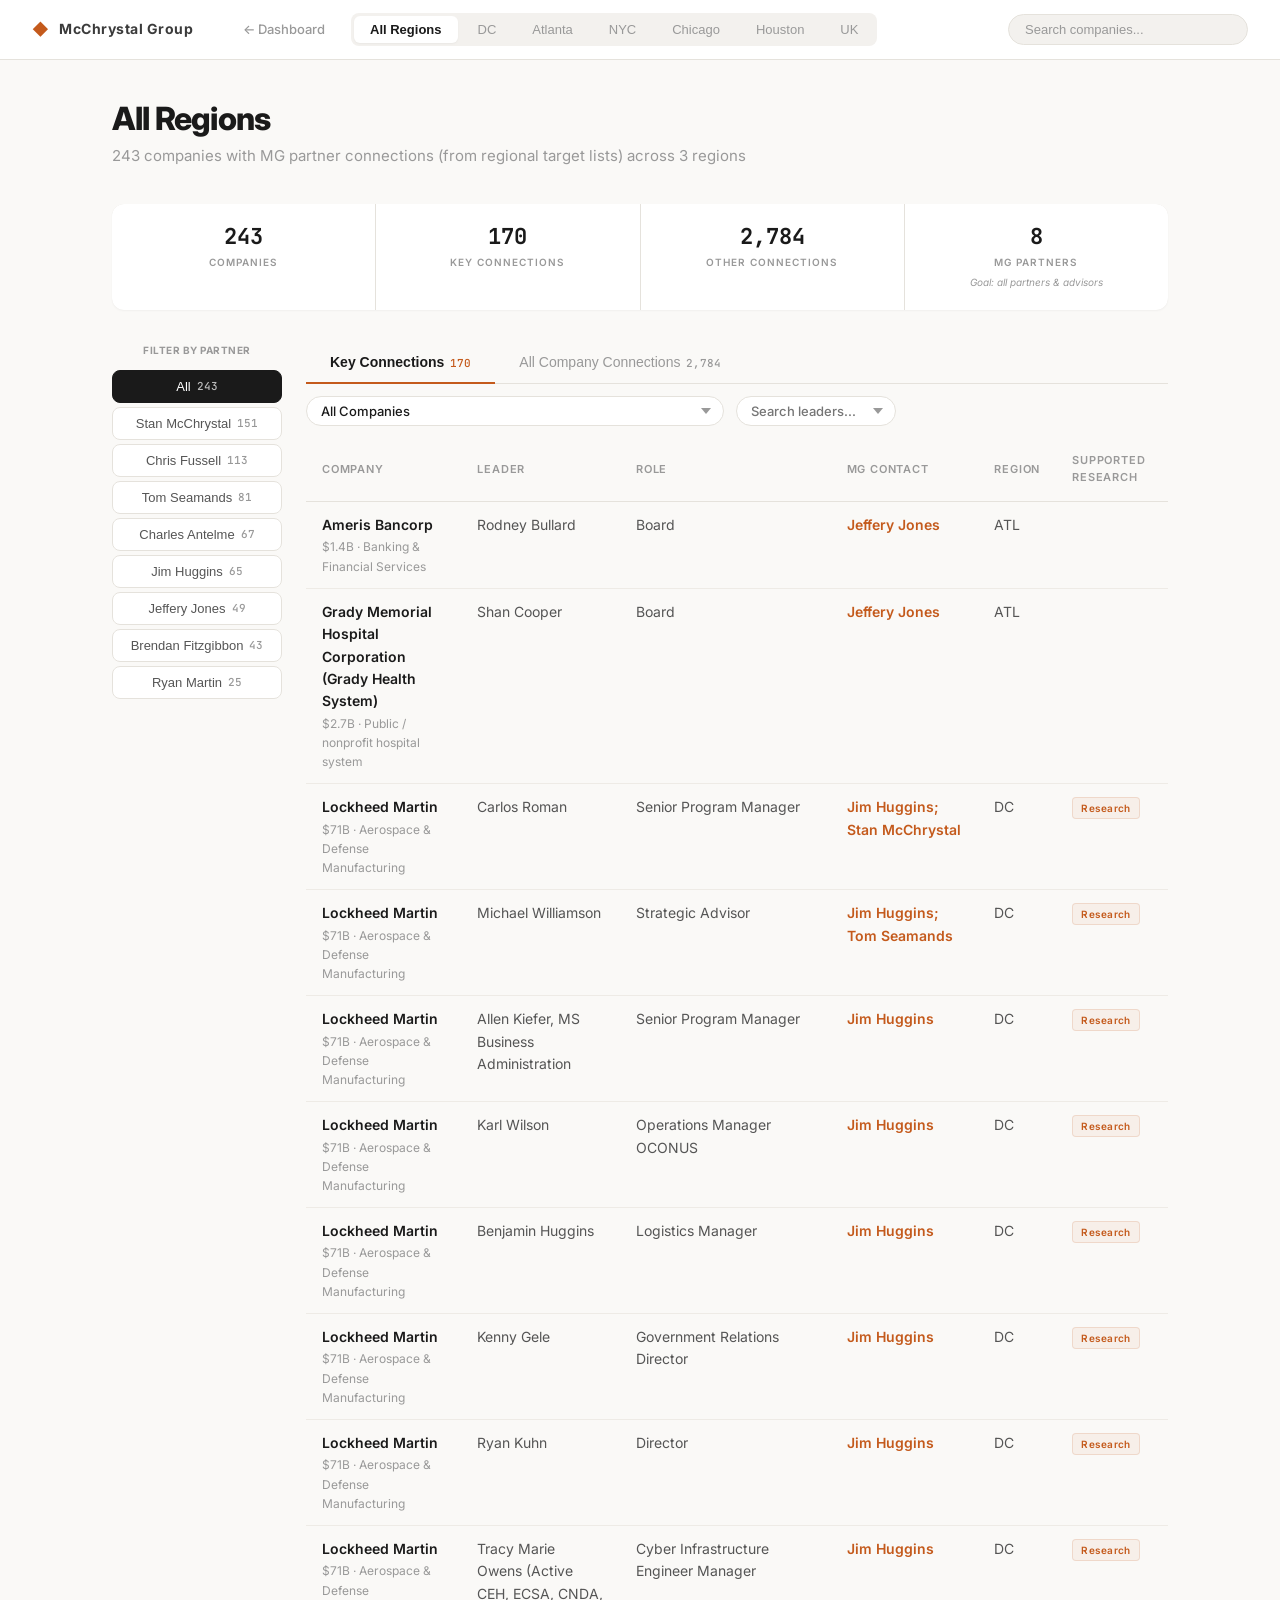
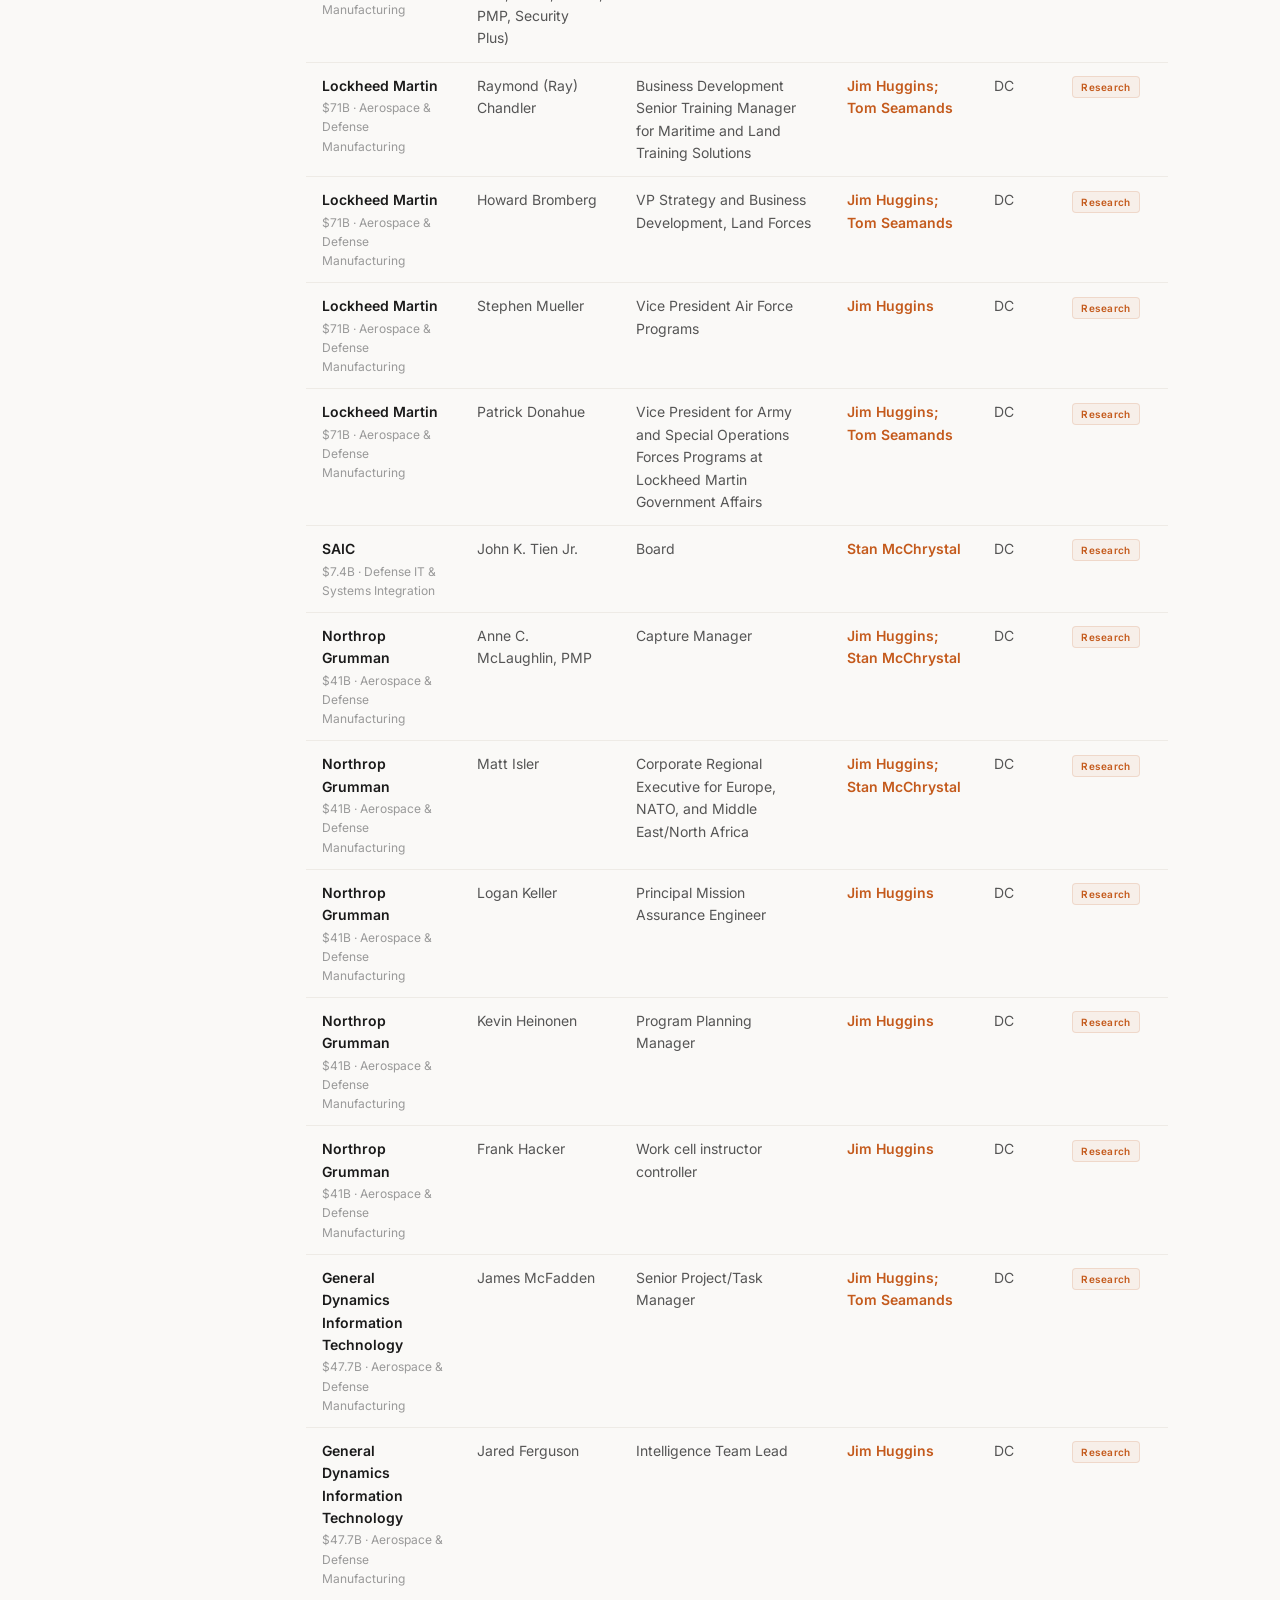
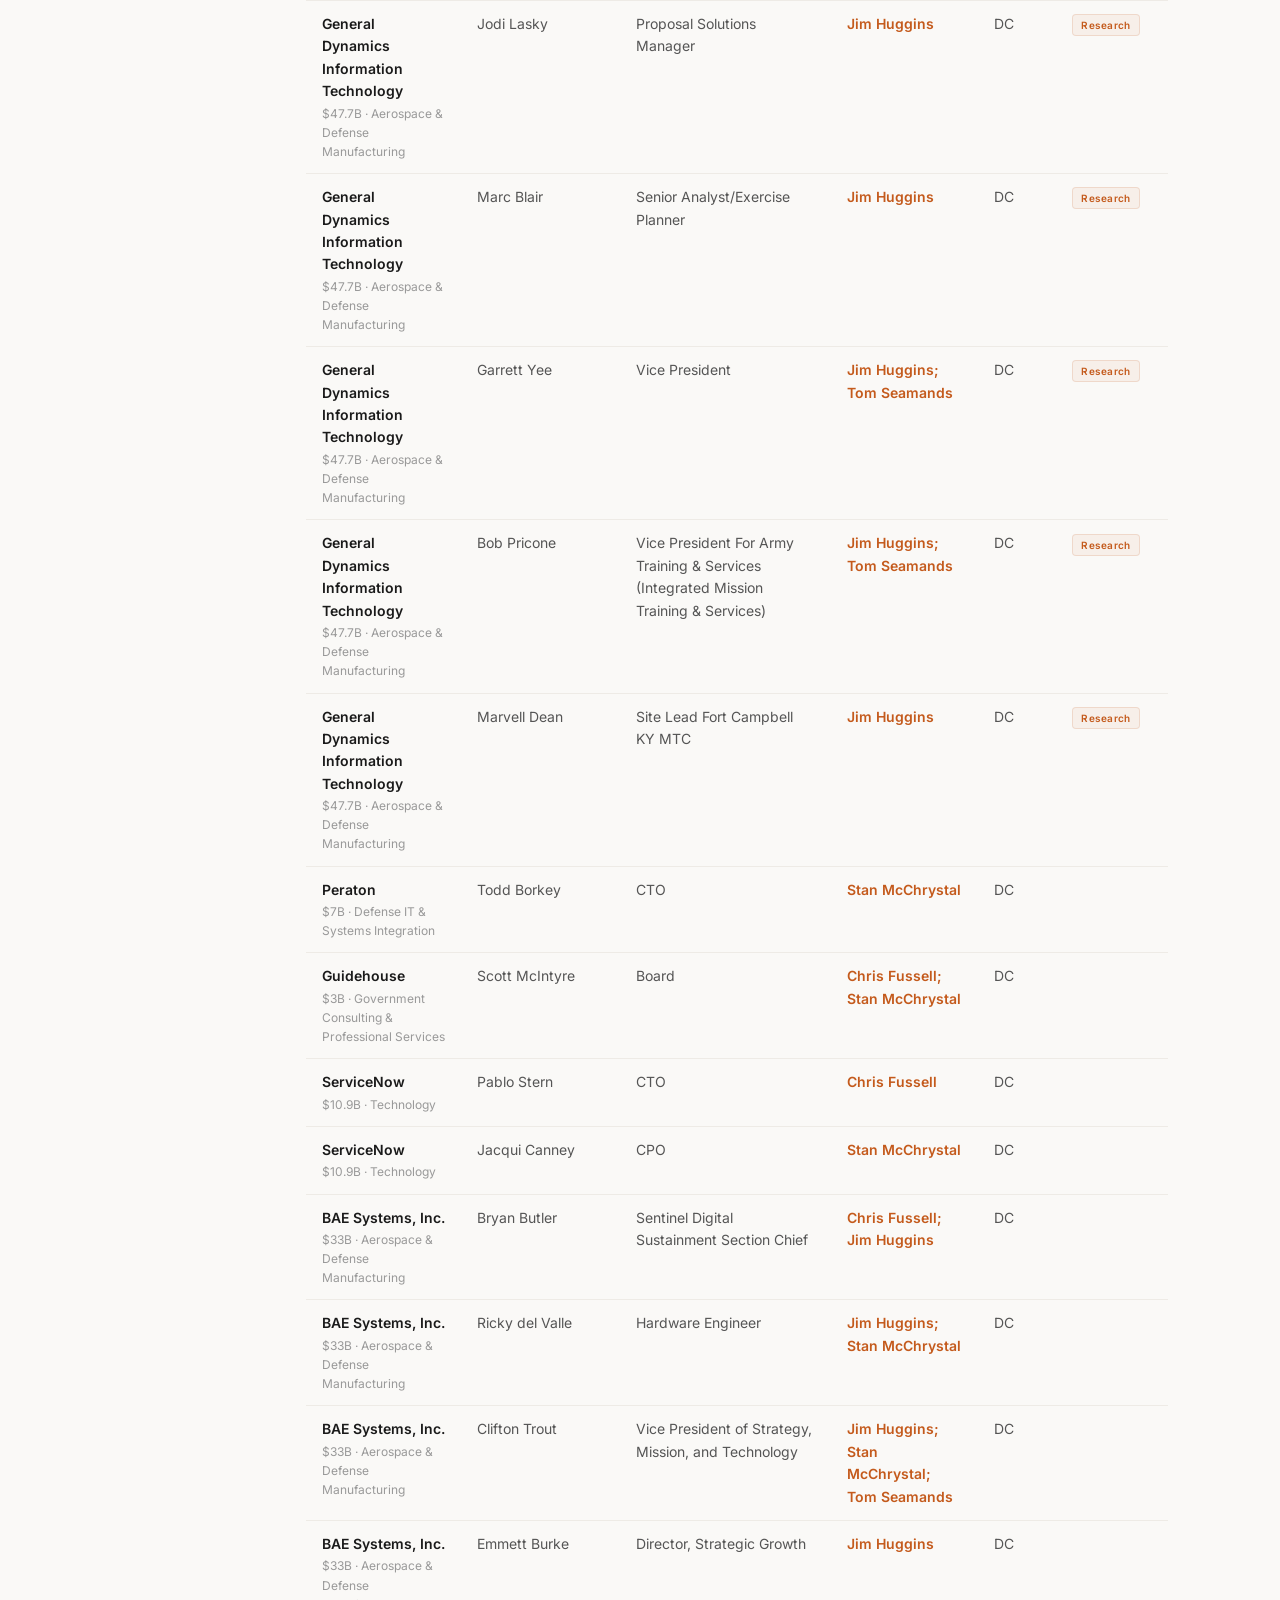
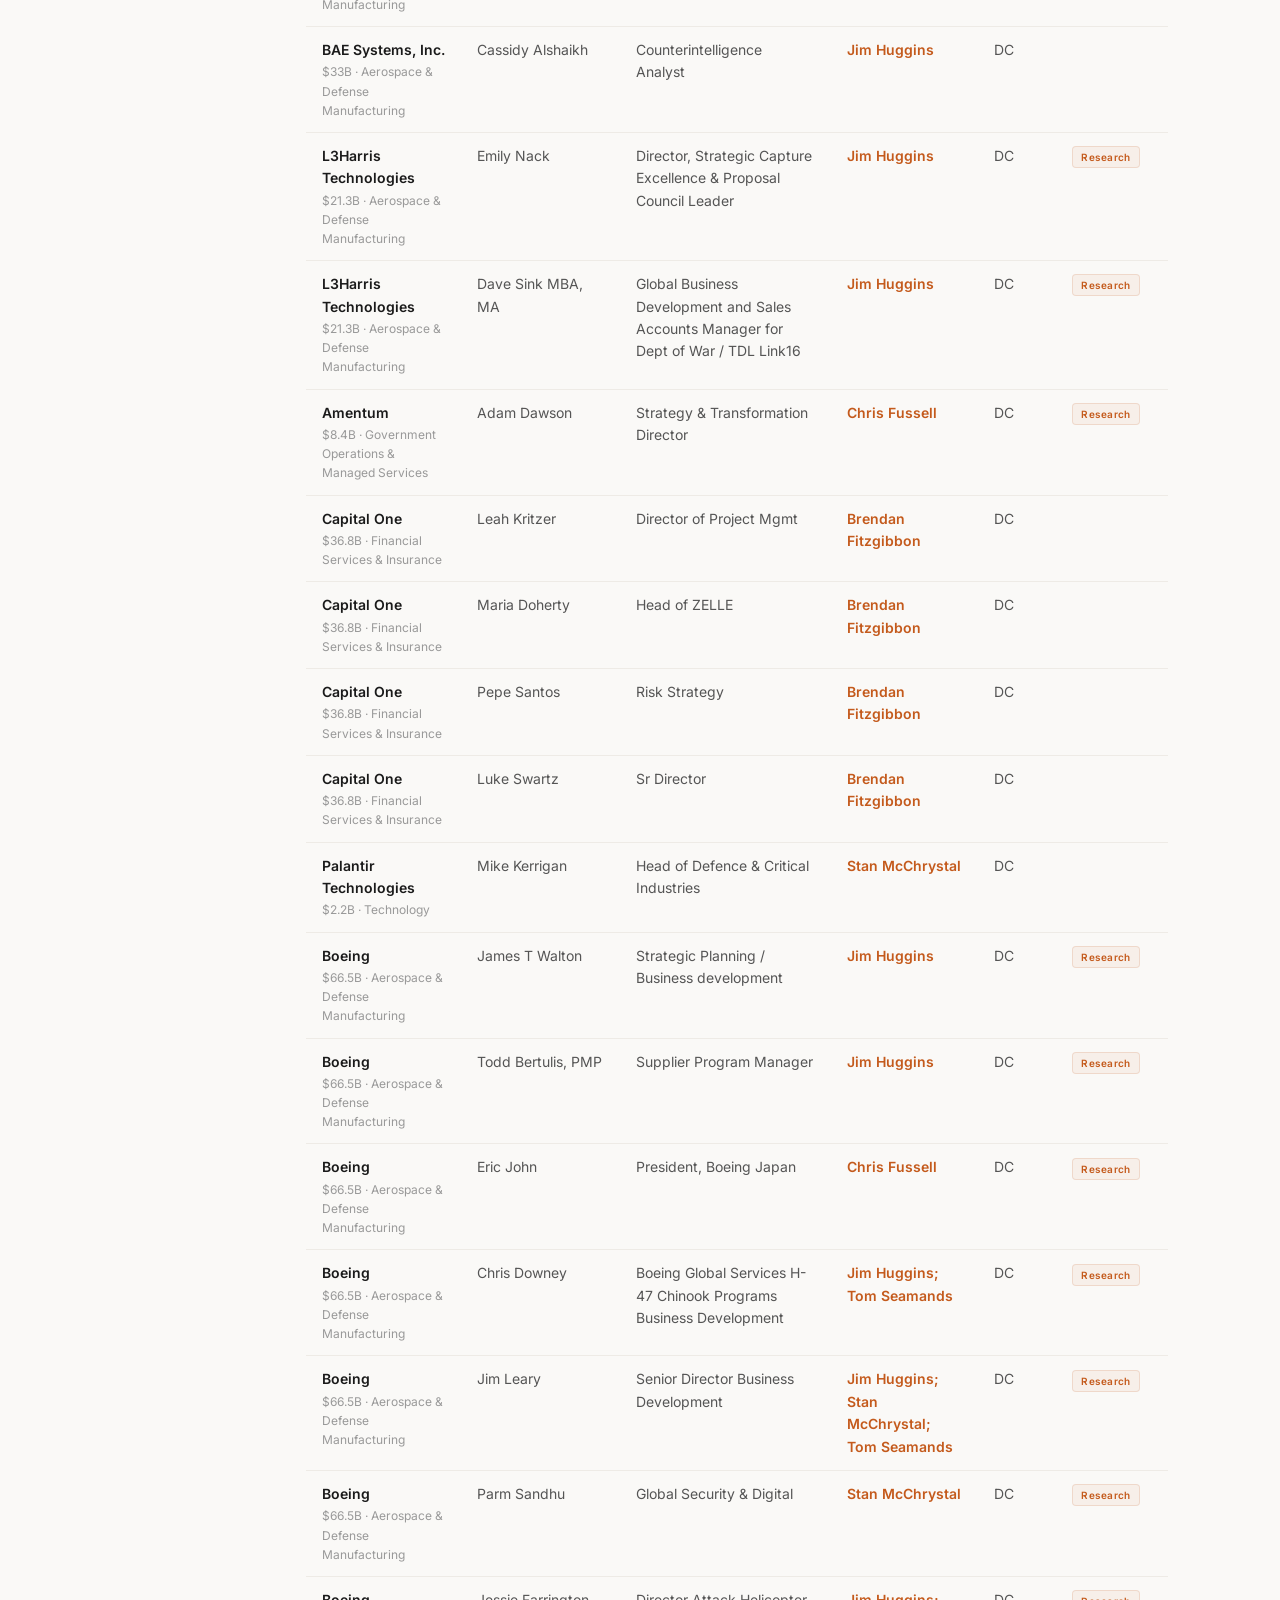
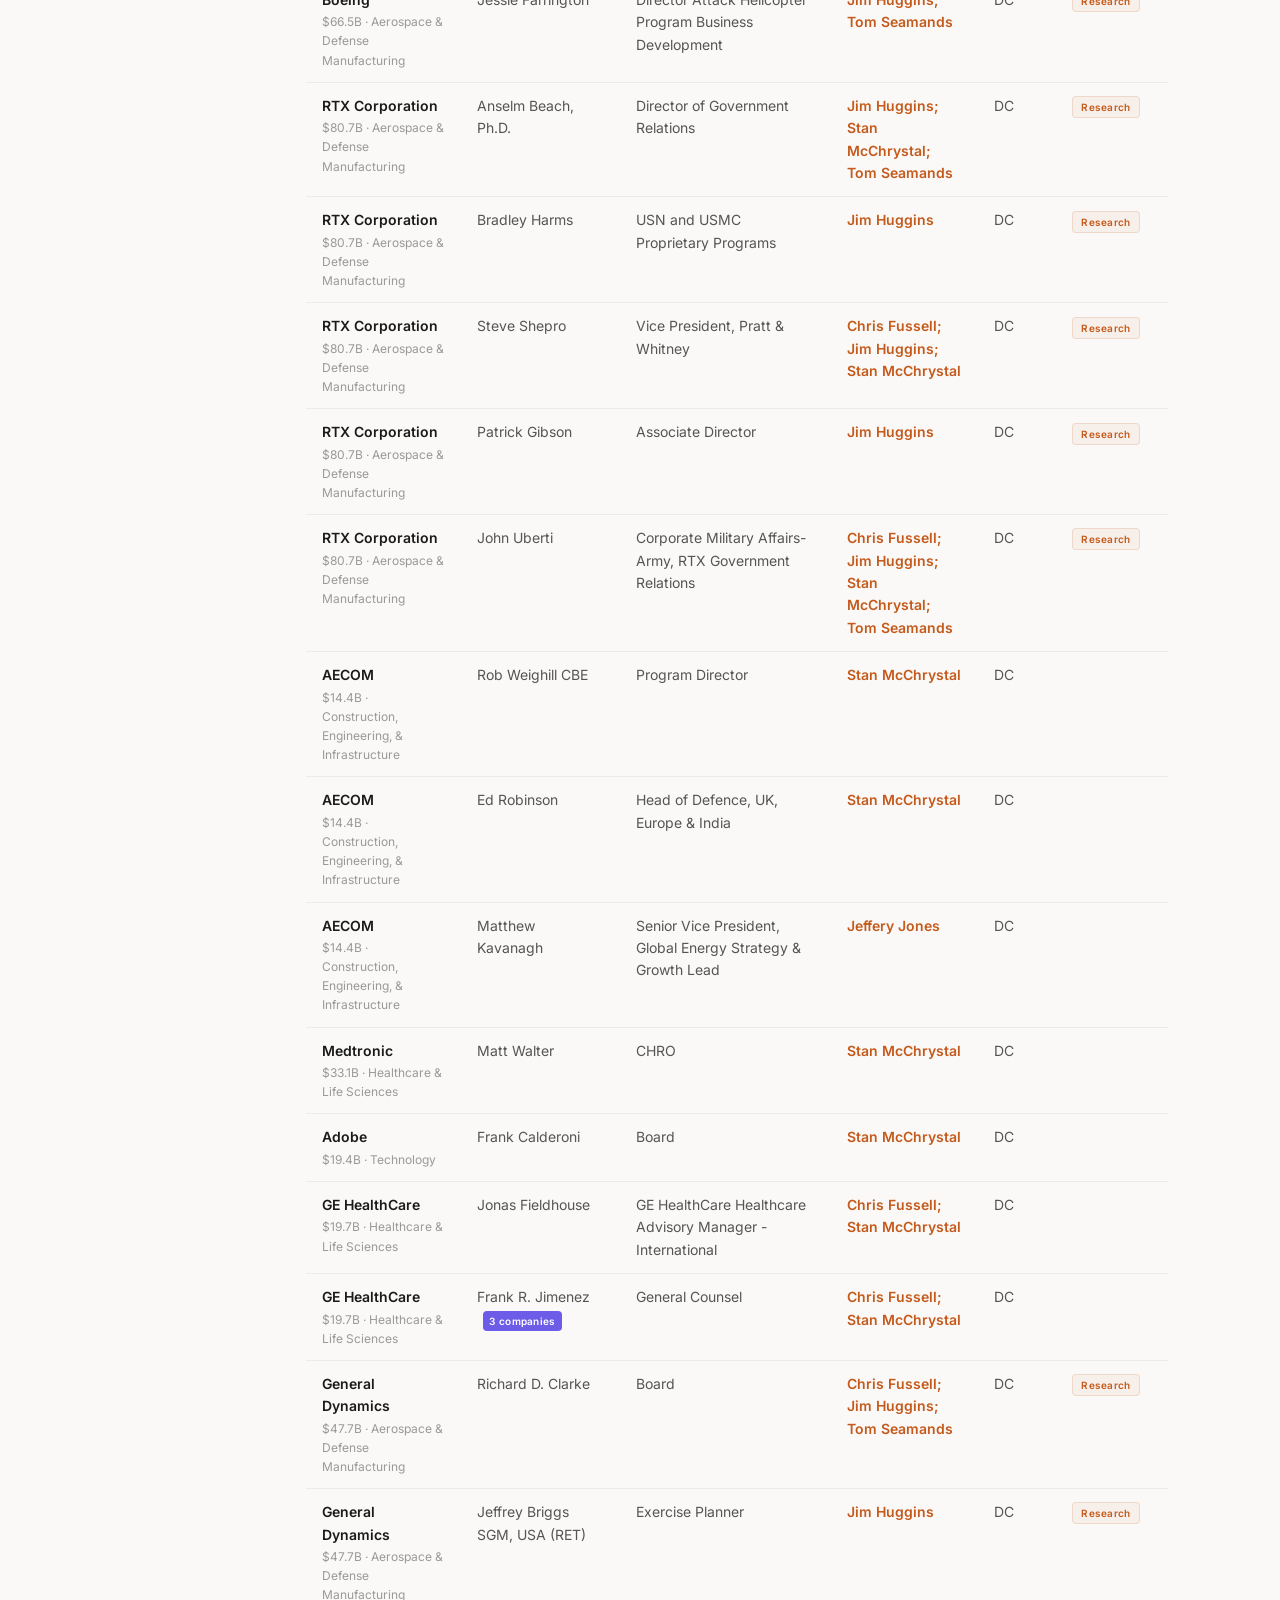
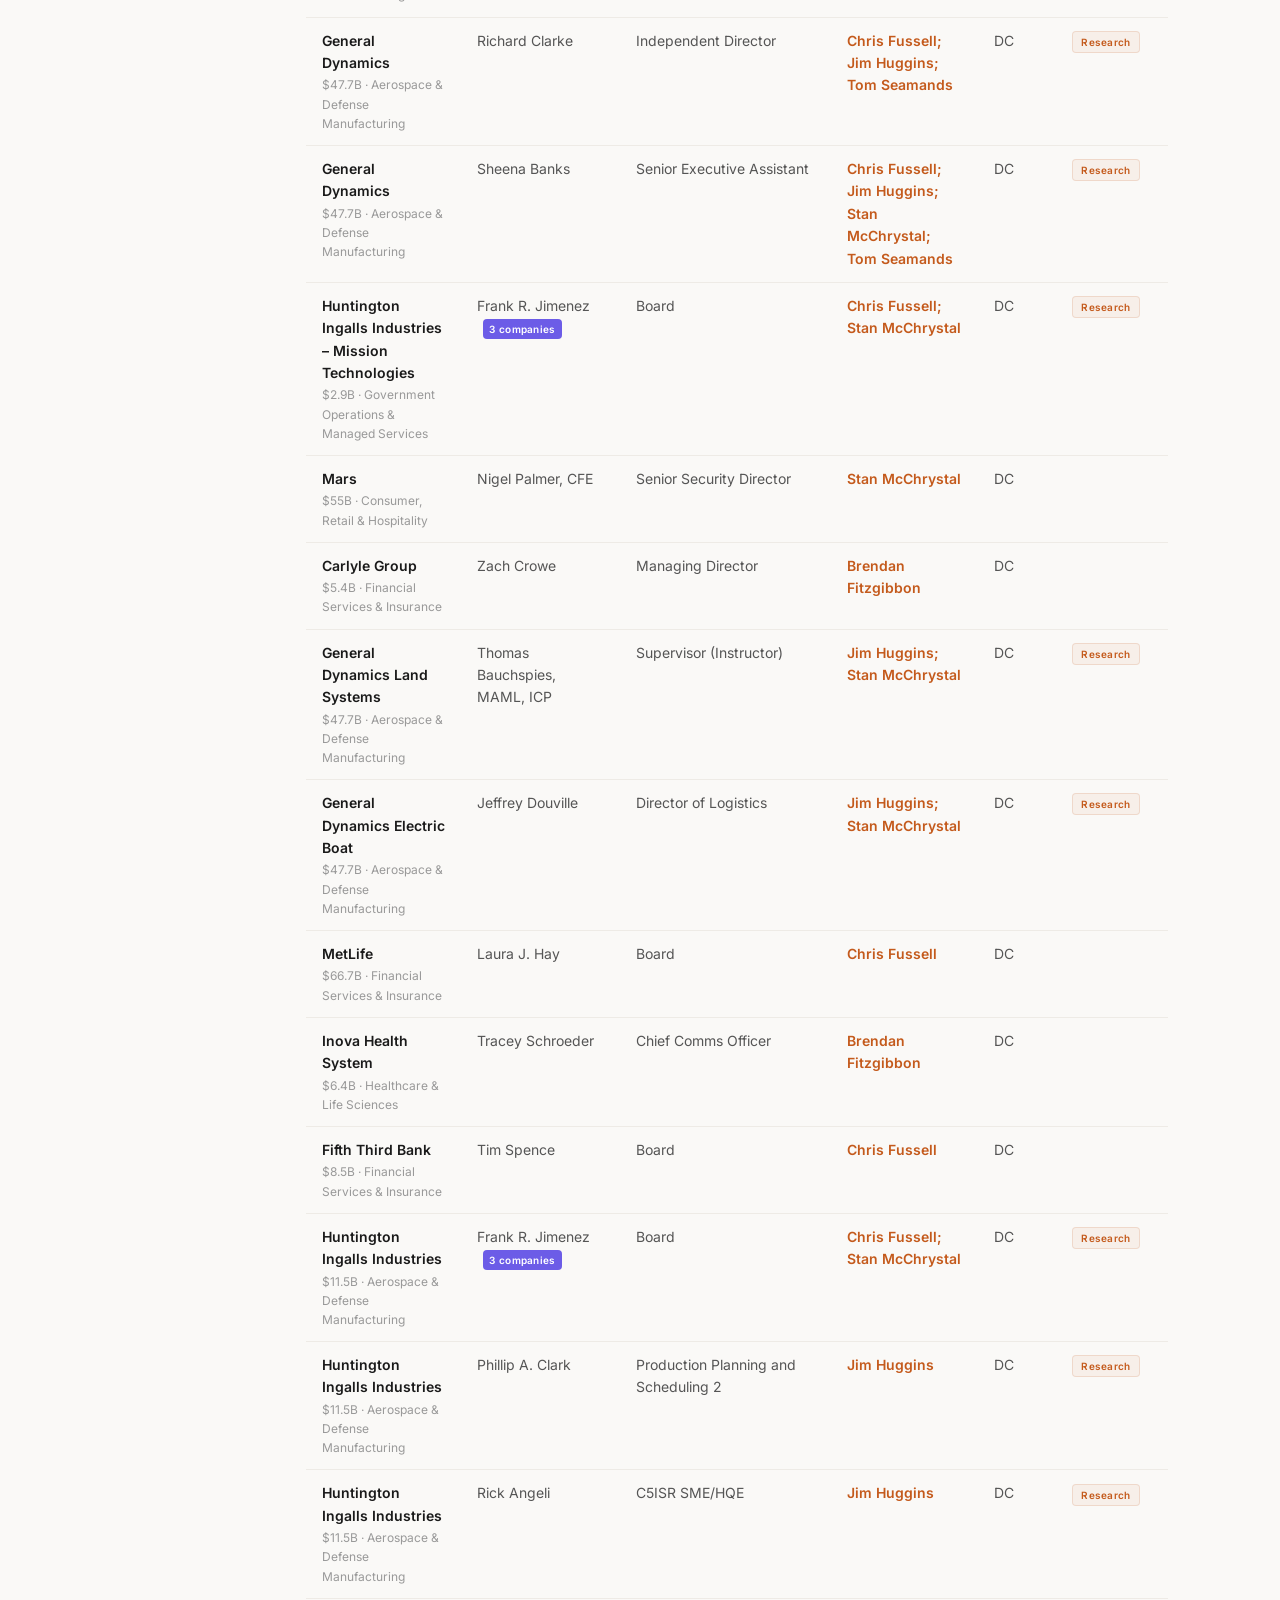
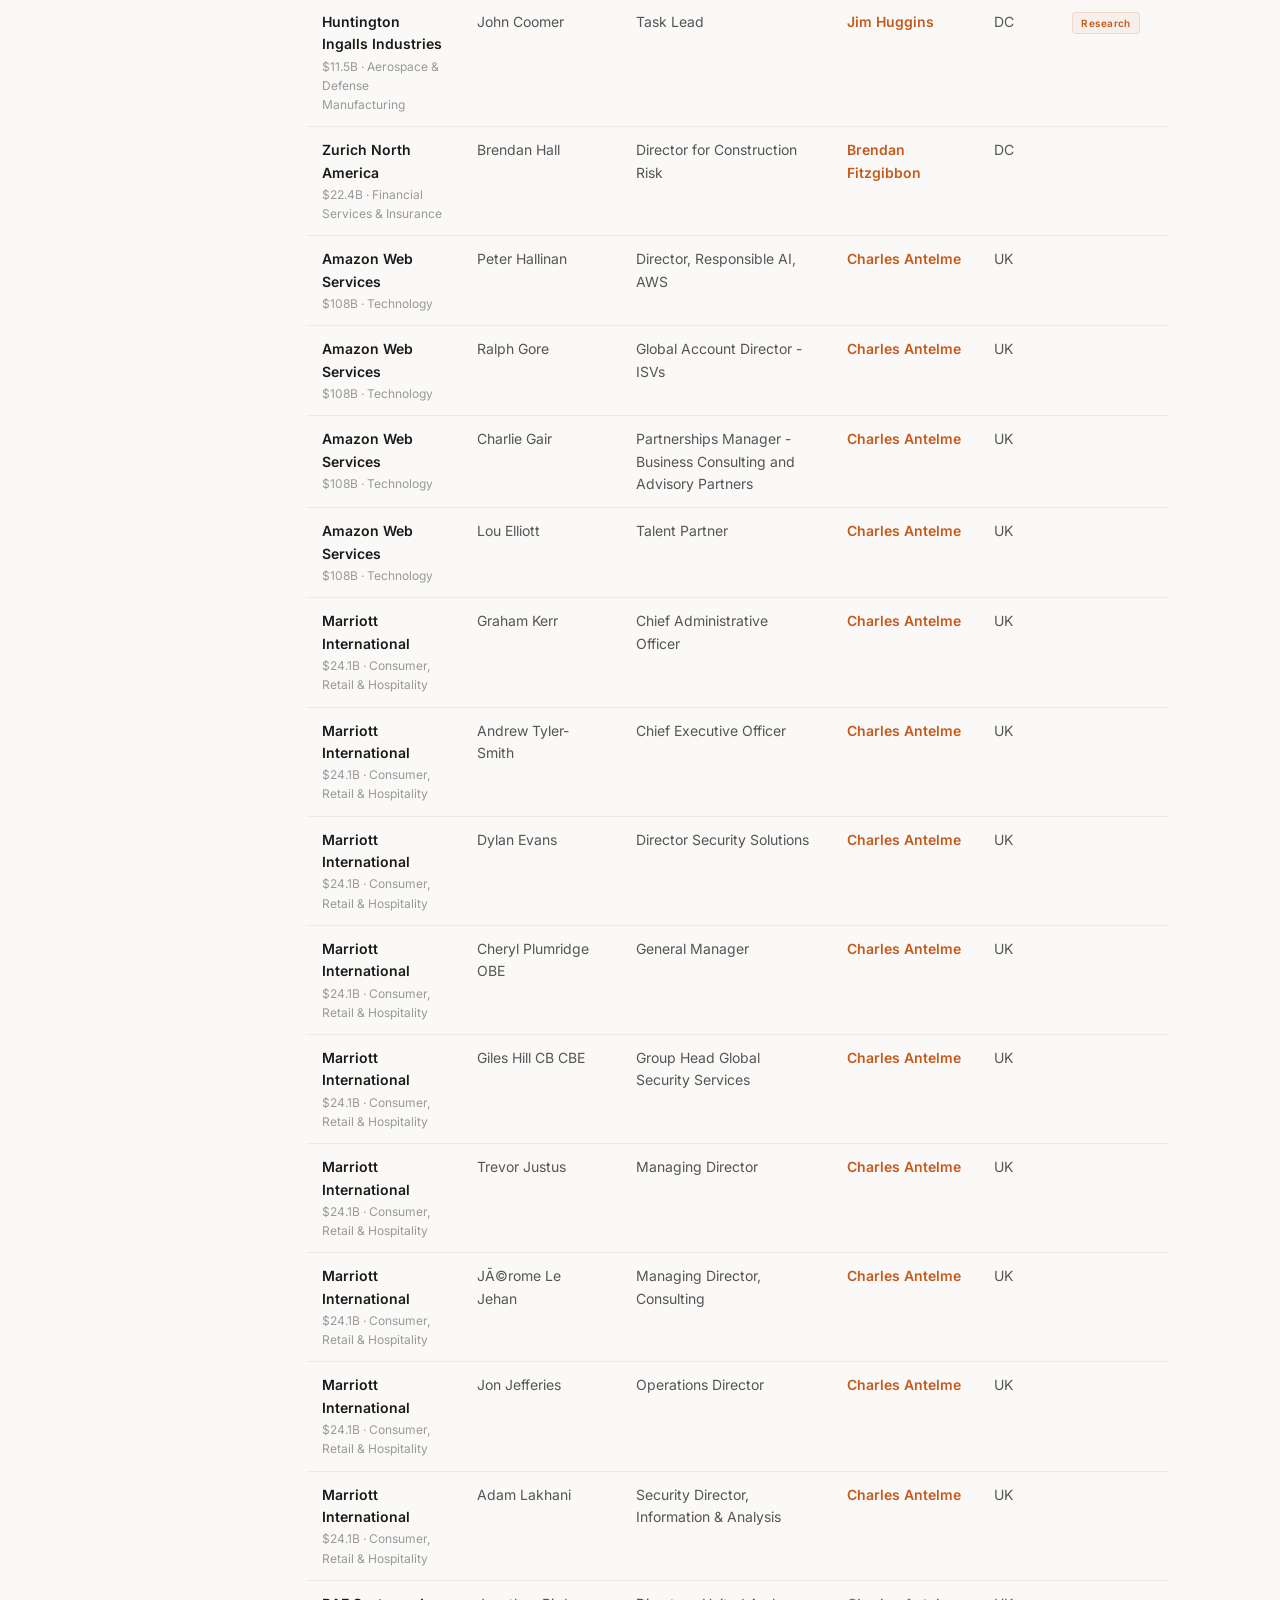
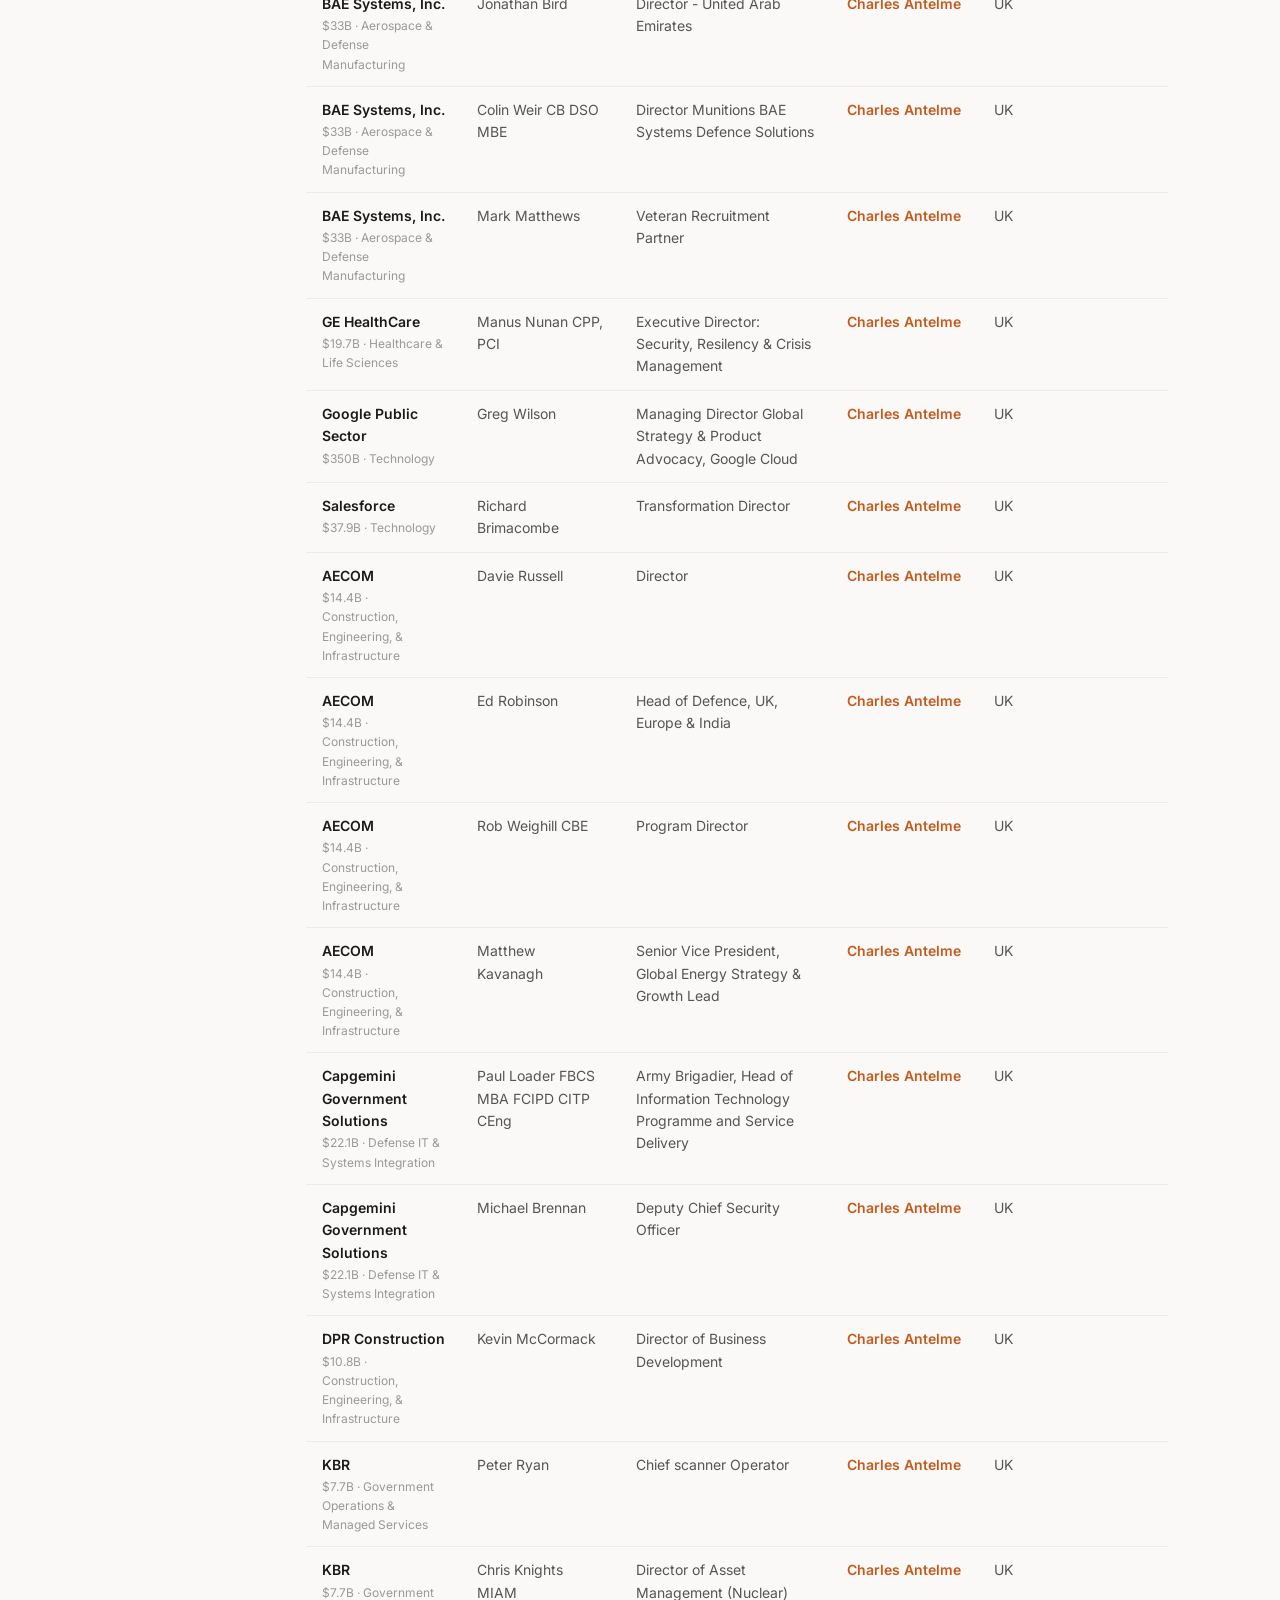
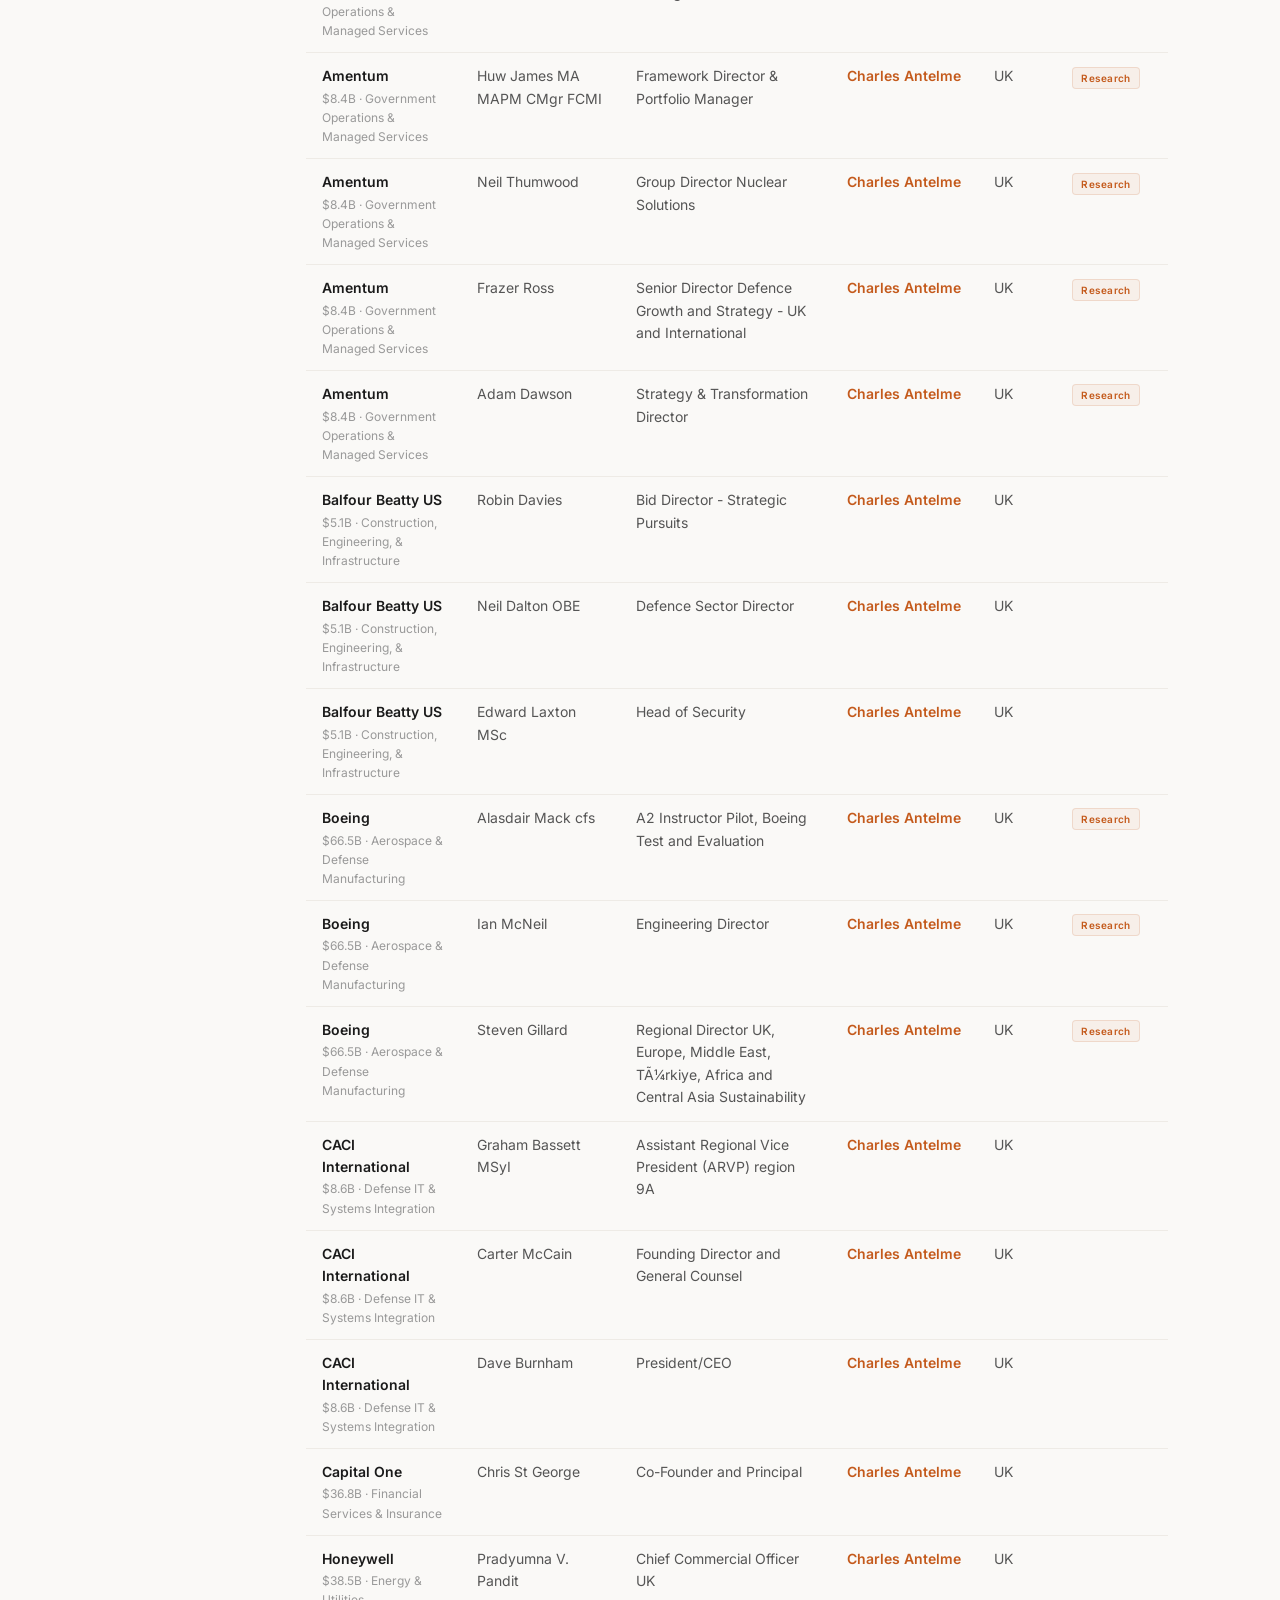
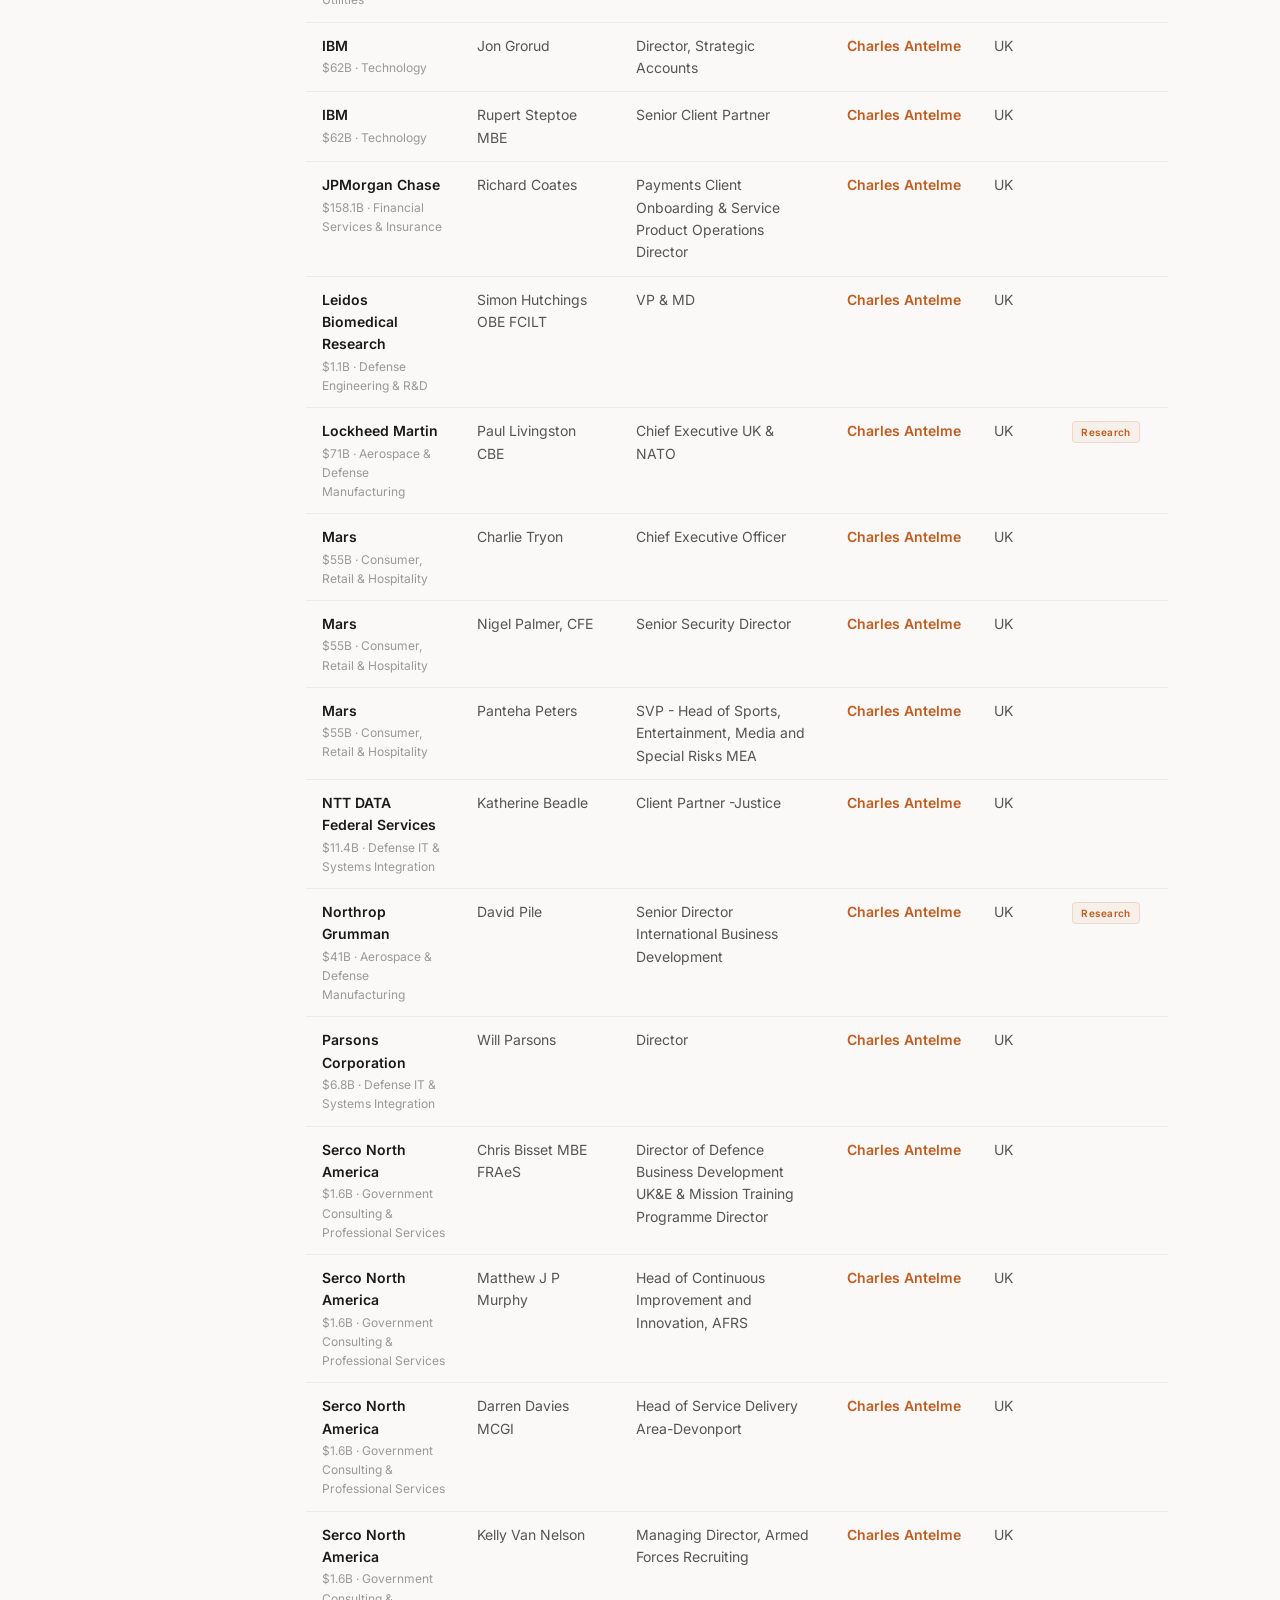
==== commit dcdccd66: "Standardize column names across Key Connections and All Company tabs Target Company -> Company, Posi" ====
--- a/docs/connections.html
+++ b/docs/connections.html
@@ -755,10 +755,10 @@
         <input type="text" class="seniority-select" id="connection-search" placeholder="Search names..." value="${esc(connectionFilter)}" style="width:160px;">
       </div>
       <table class="data-table"><thead><tr>
-        <th data-sort="company_name" class="${sortCol === 'company_name' ? 'sorted' : ''}">Target Company ${arrow('company_name')}</th>
+        <th data-sort="company_name" class="${sortCol === 'company_name' ? 'sorted' : ''}">Company ${arrow('company_name')}</th>
         <th data-sort="connection_name" class="${sortCol === 'connection_name' ? 'sorted' : ''}">Connection ${arrow('connection_name')}</th>
-        <th data-sort="position" class="${sortCol === 'position' ? 'sorted' : ''}">Position ${arrow('position')}</th>
-        <th data-sort="mg_partner" class="${sortCol === 'mg_partner' ? 'sorted' : ''}">MG Partner ${arrow('mg_partner')}</th>
+        <th data-sort="position" class="${sortCol === 'position' ? 'sorted' : ''}">Role ${arrow('position')}</th>
+        <th data-sort="mg_partner" class="${sortCol === 'mg_partner' ? 'sorted' : ''}">MG Contact ${arrow('mg_partner')}</th>
         <th data-sort="_region" class="${sortCol === '_region' ? 'sorted' : ''}">Region ${arrow('_region')}</th>
       </tr></thead><tbody>${rows.map(r => `<tr>
         <td><span class="company-name">${esc(r.company_name)}</span></td>
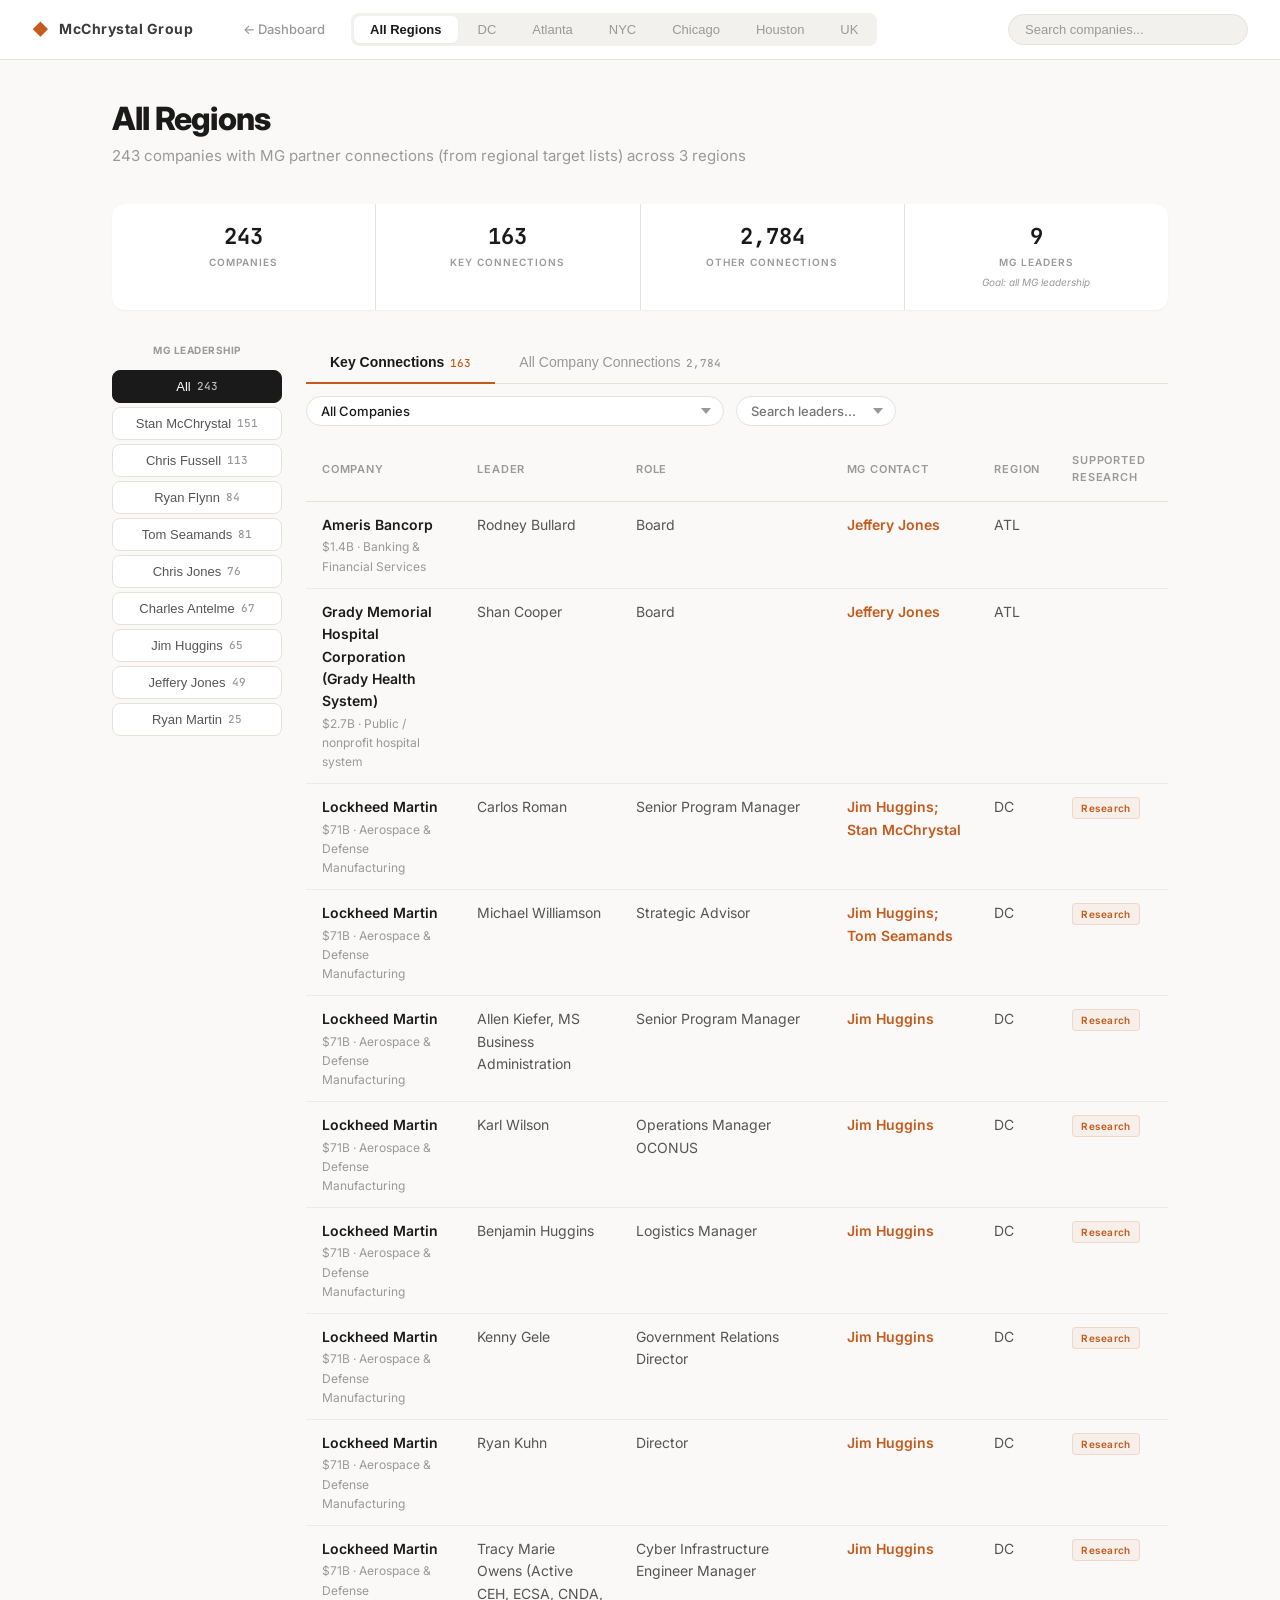
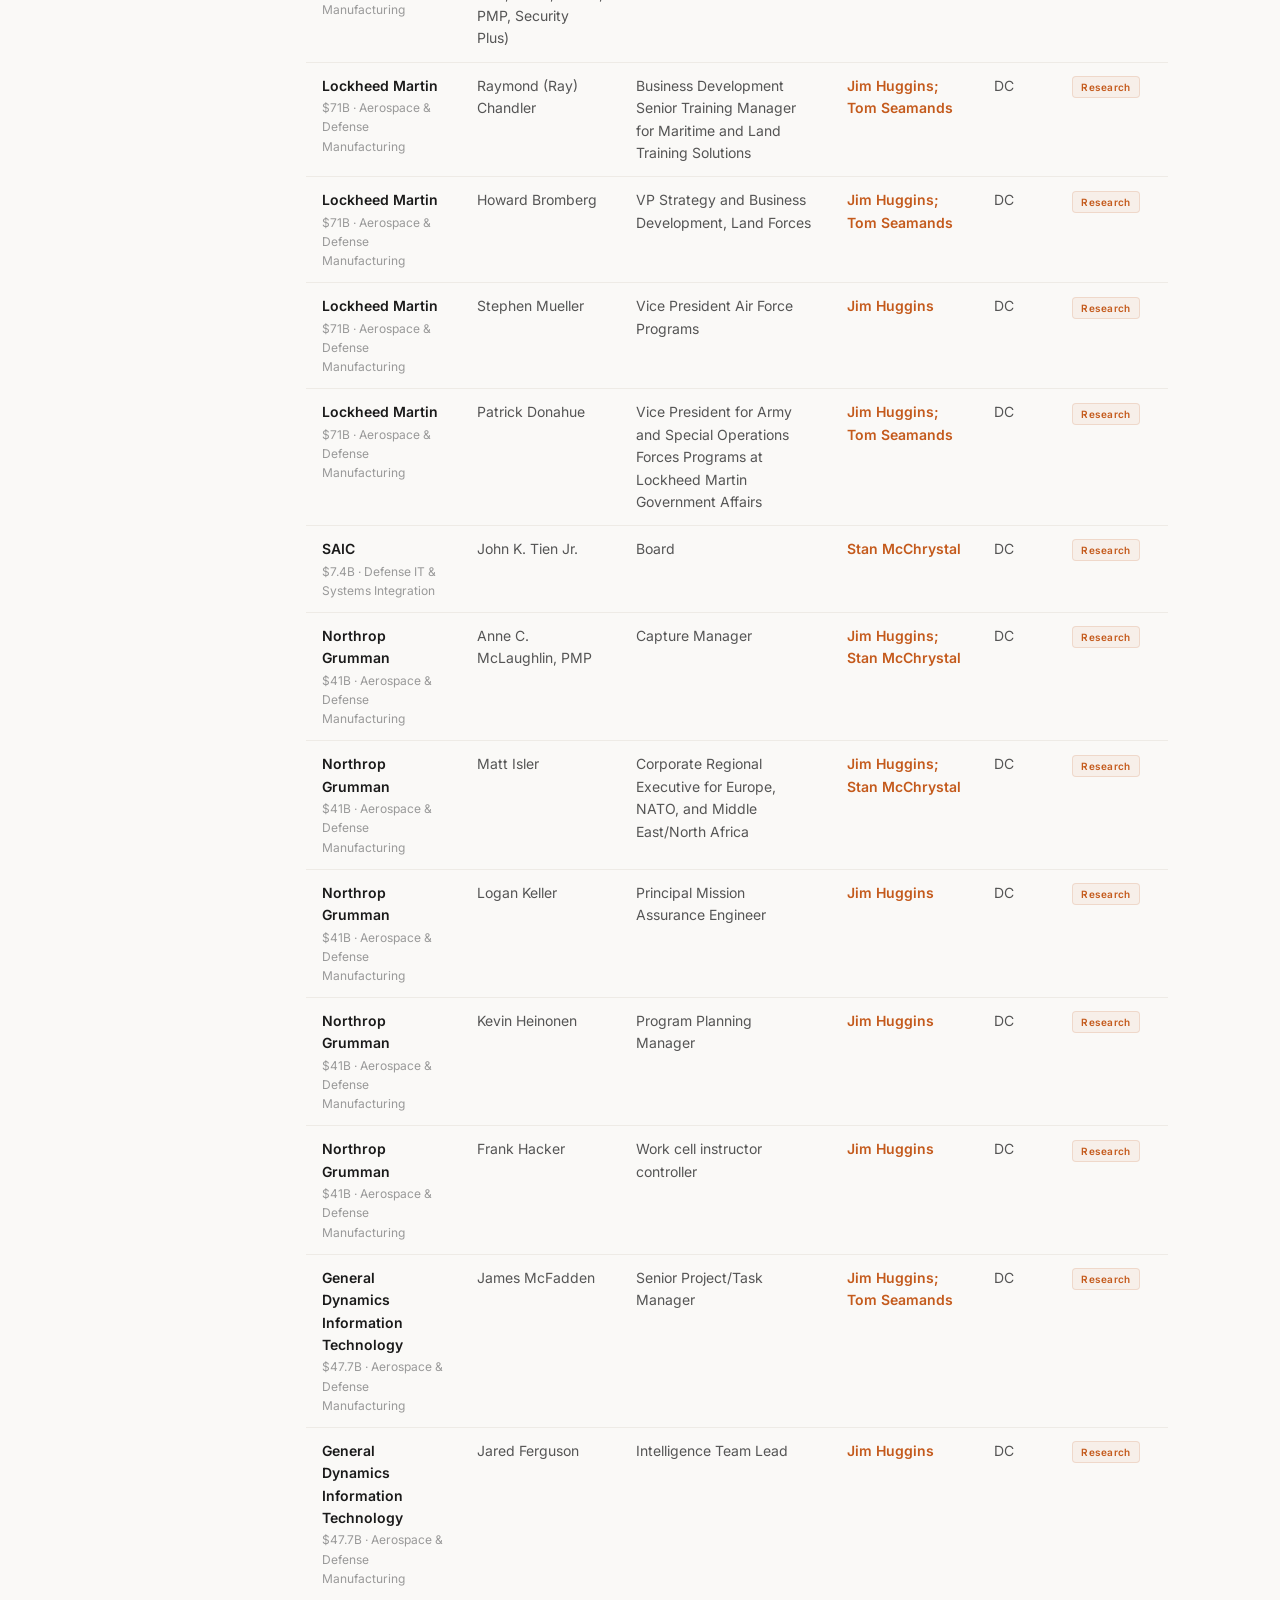
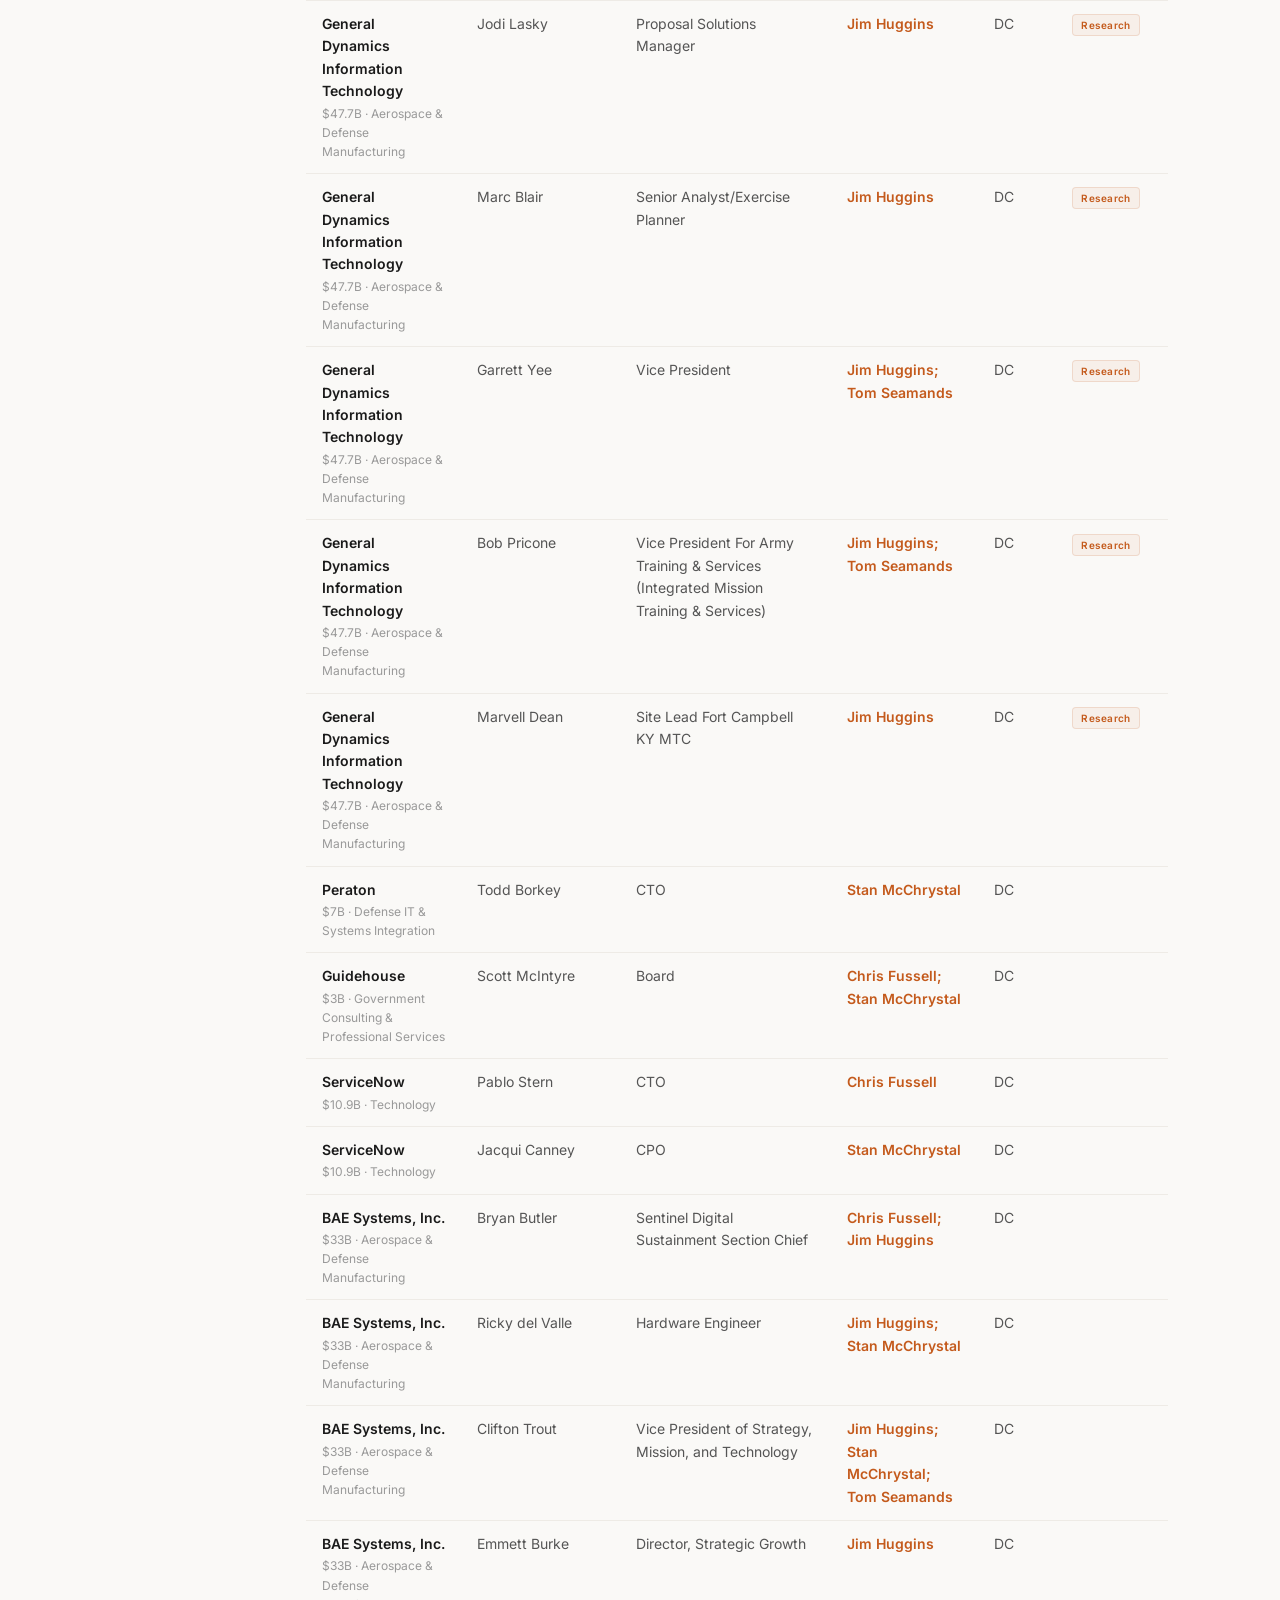
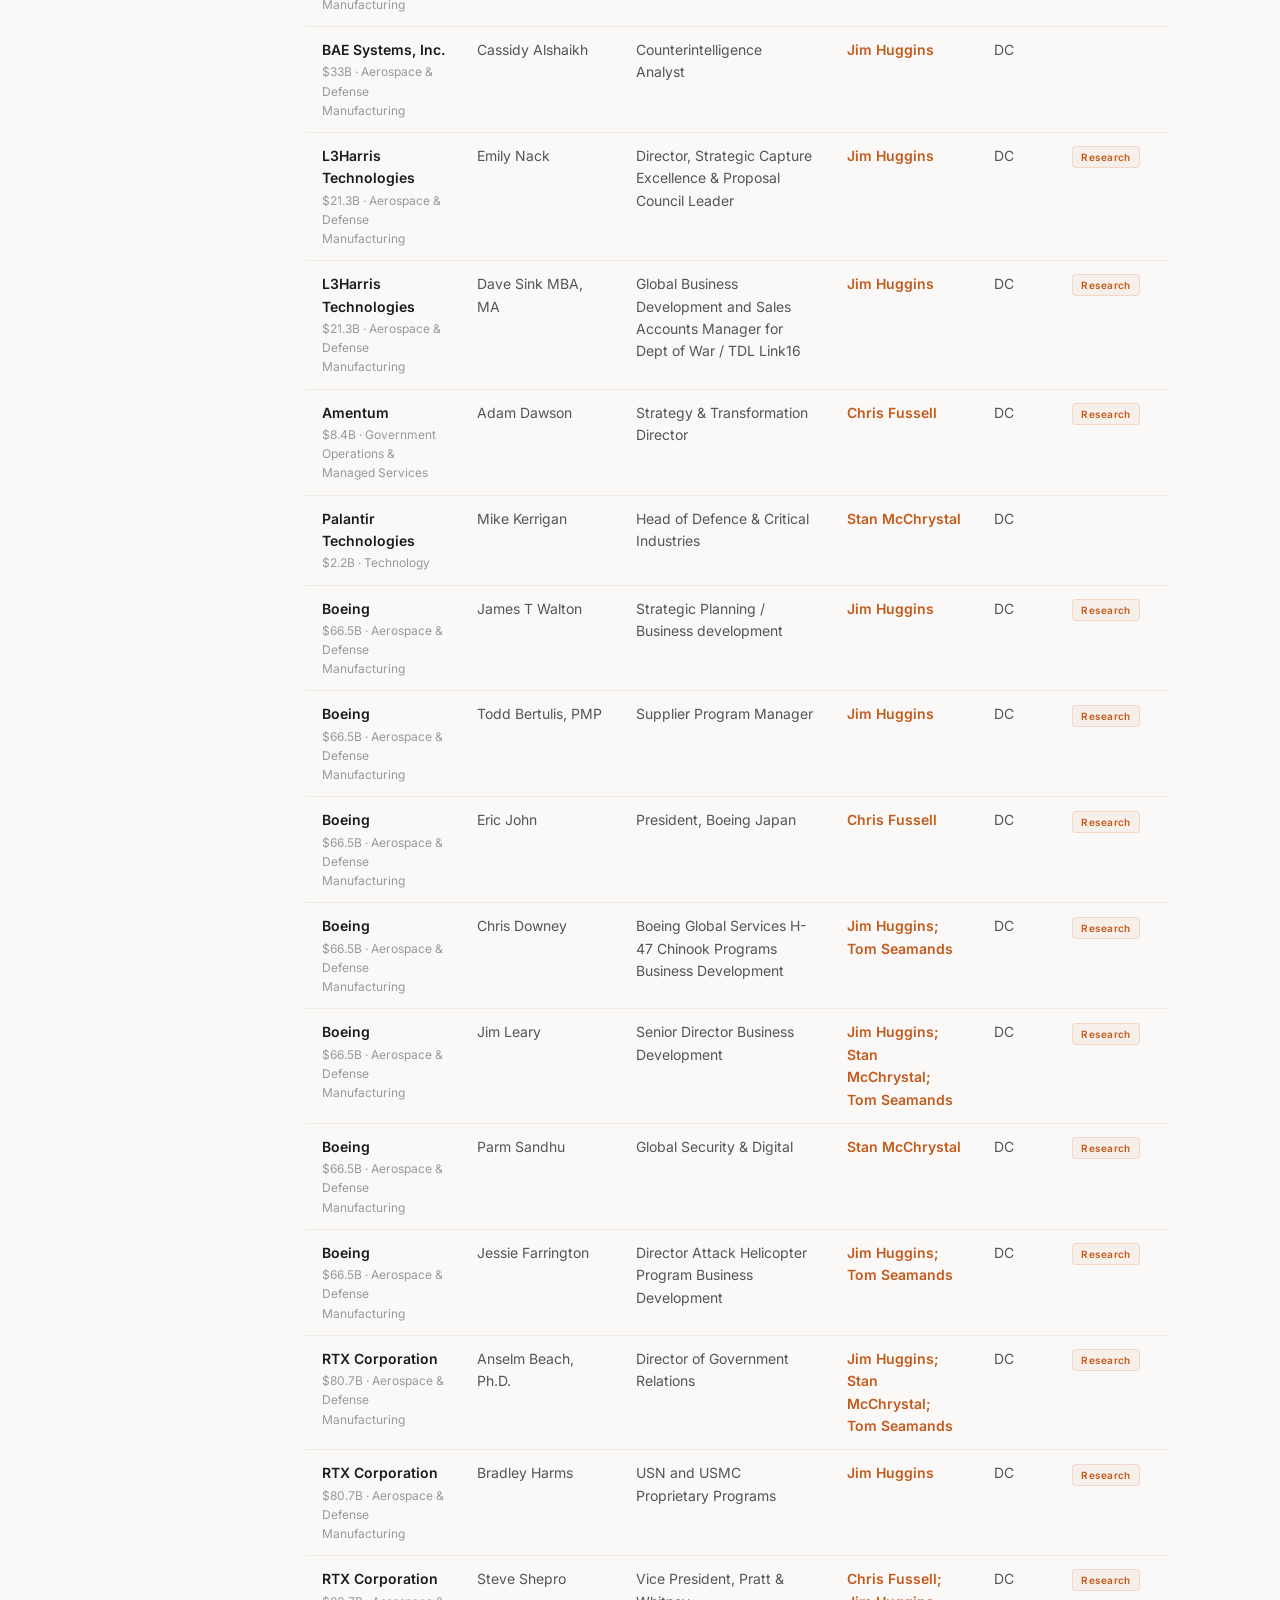
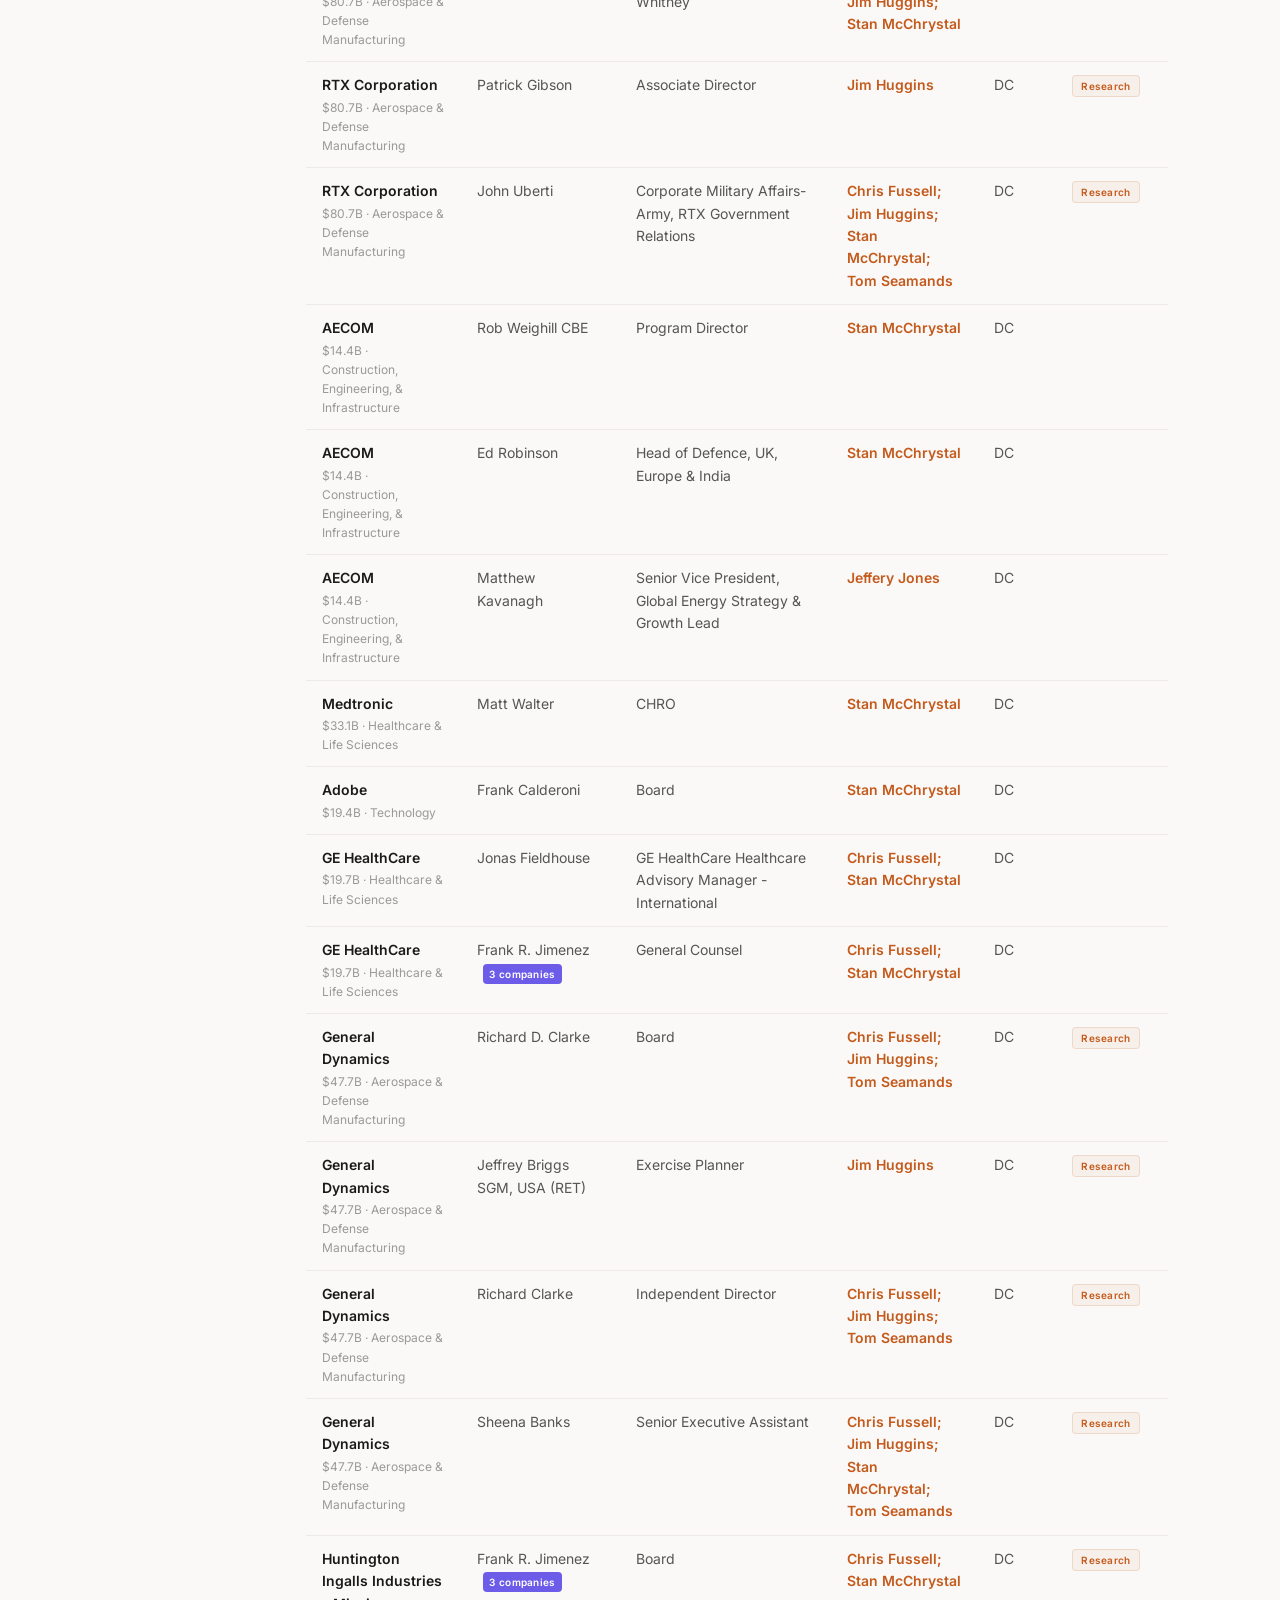
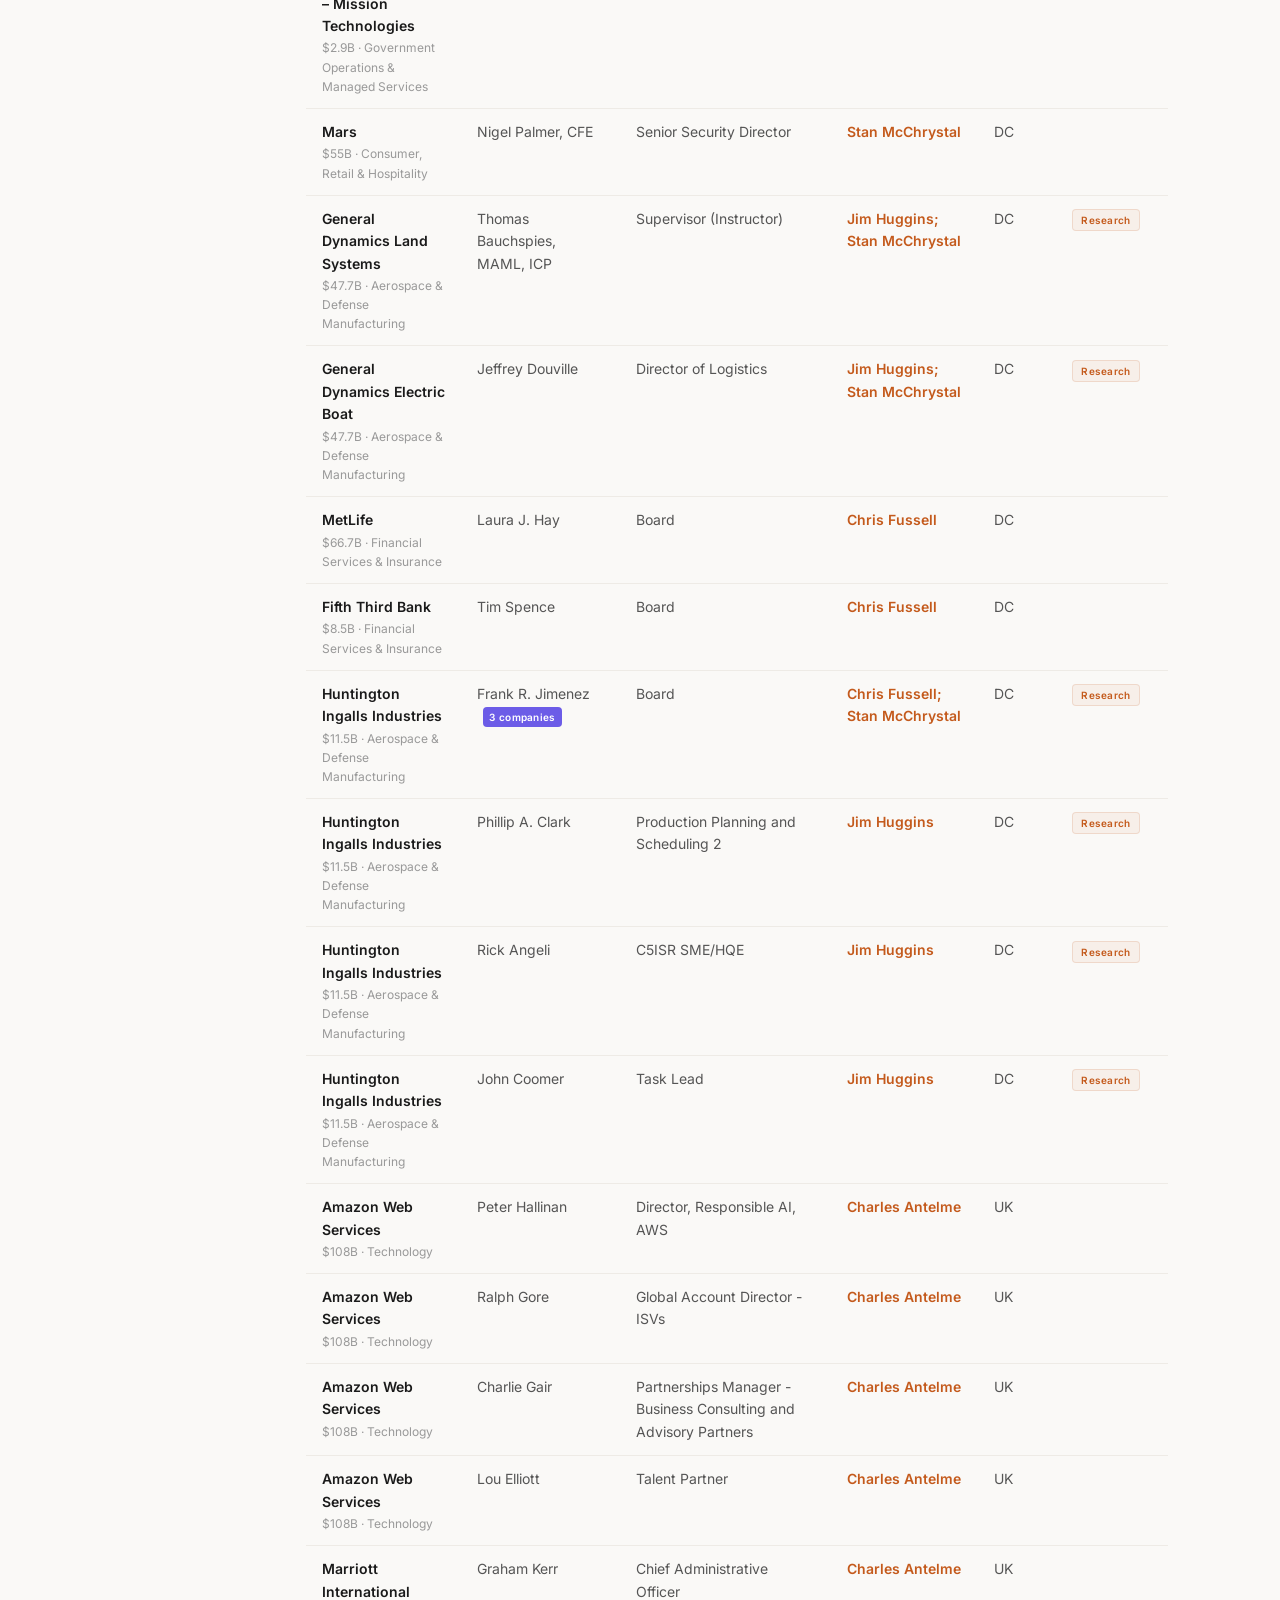
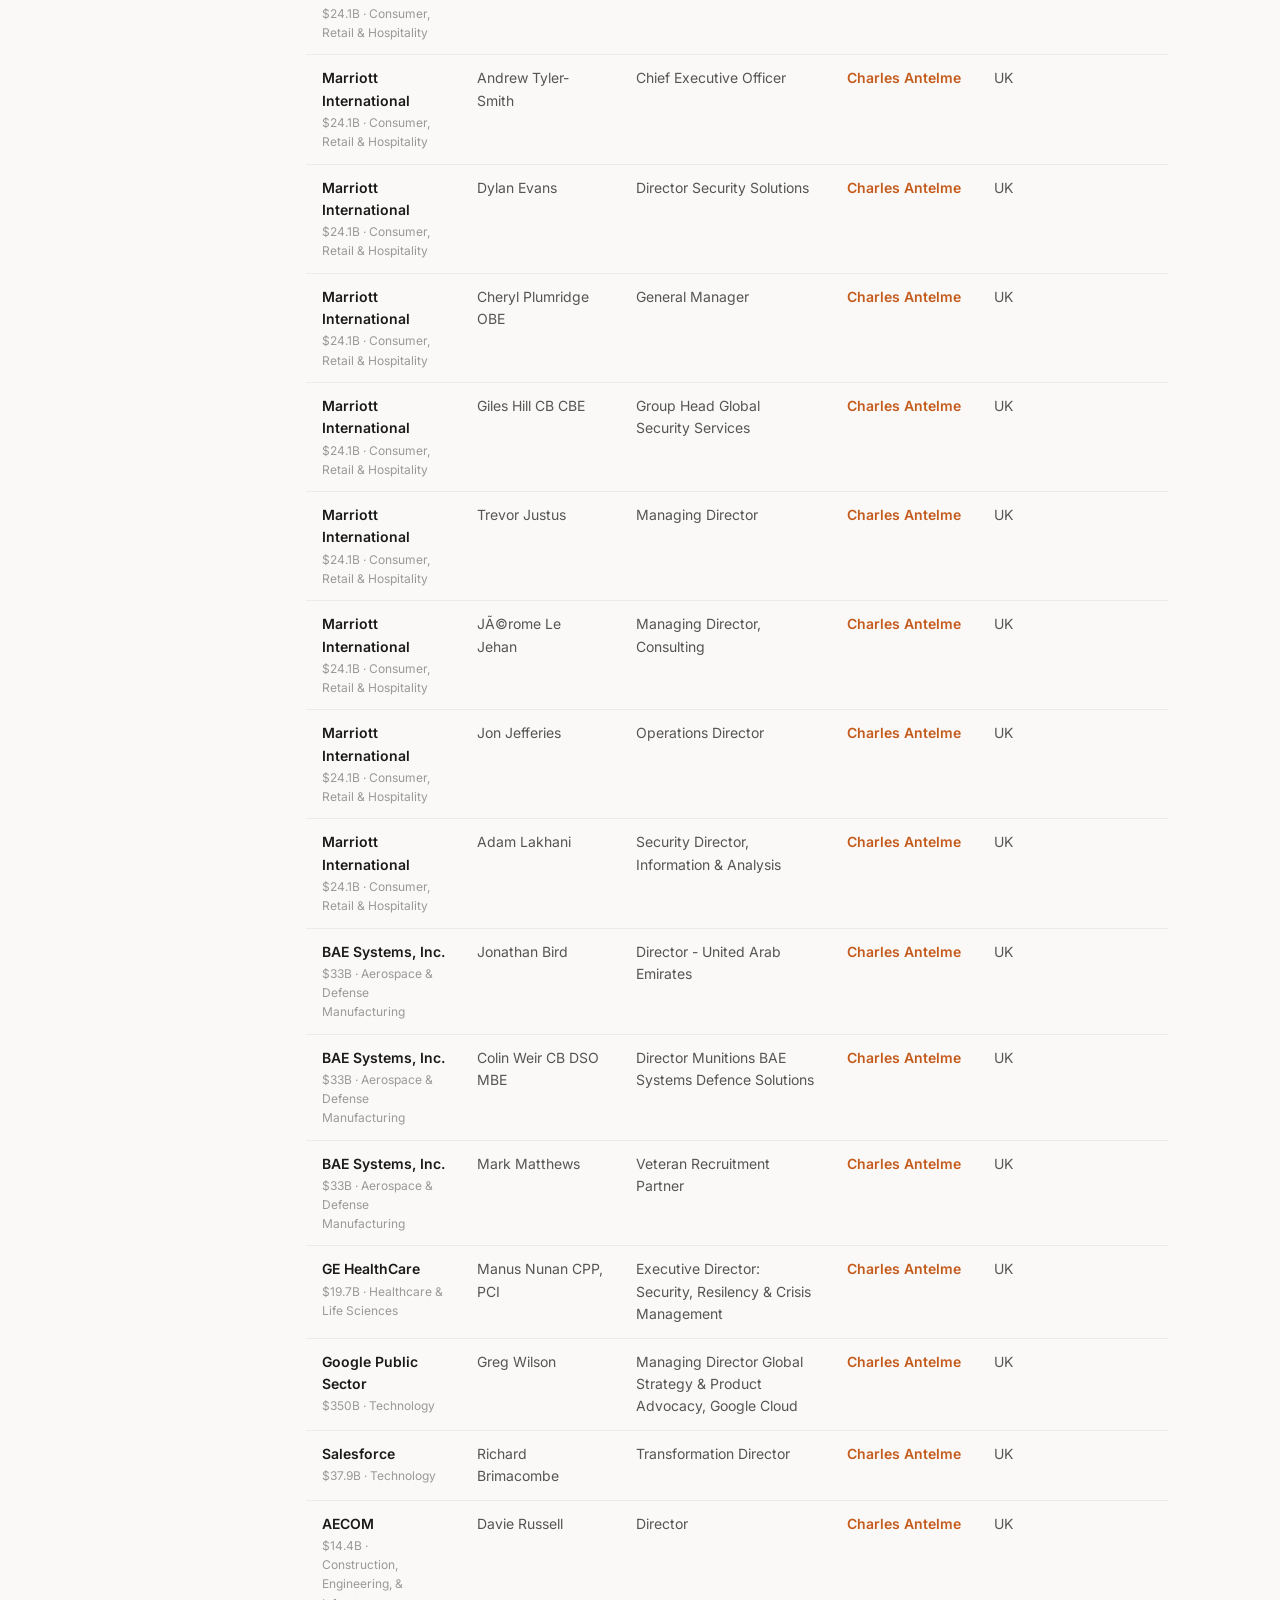
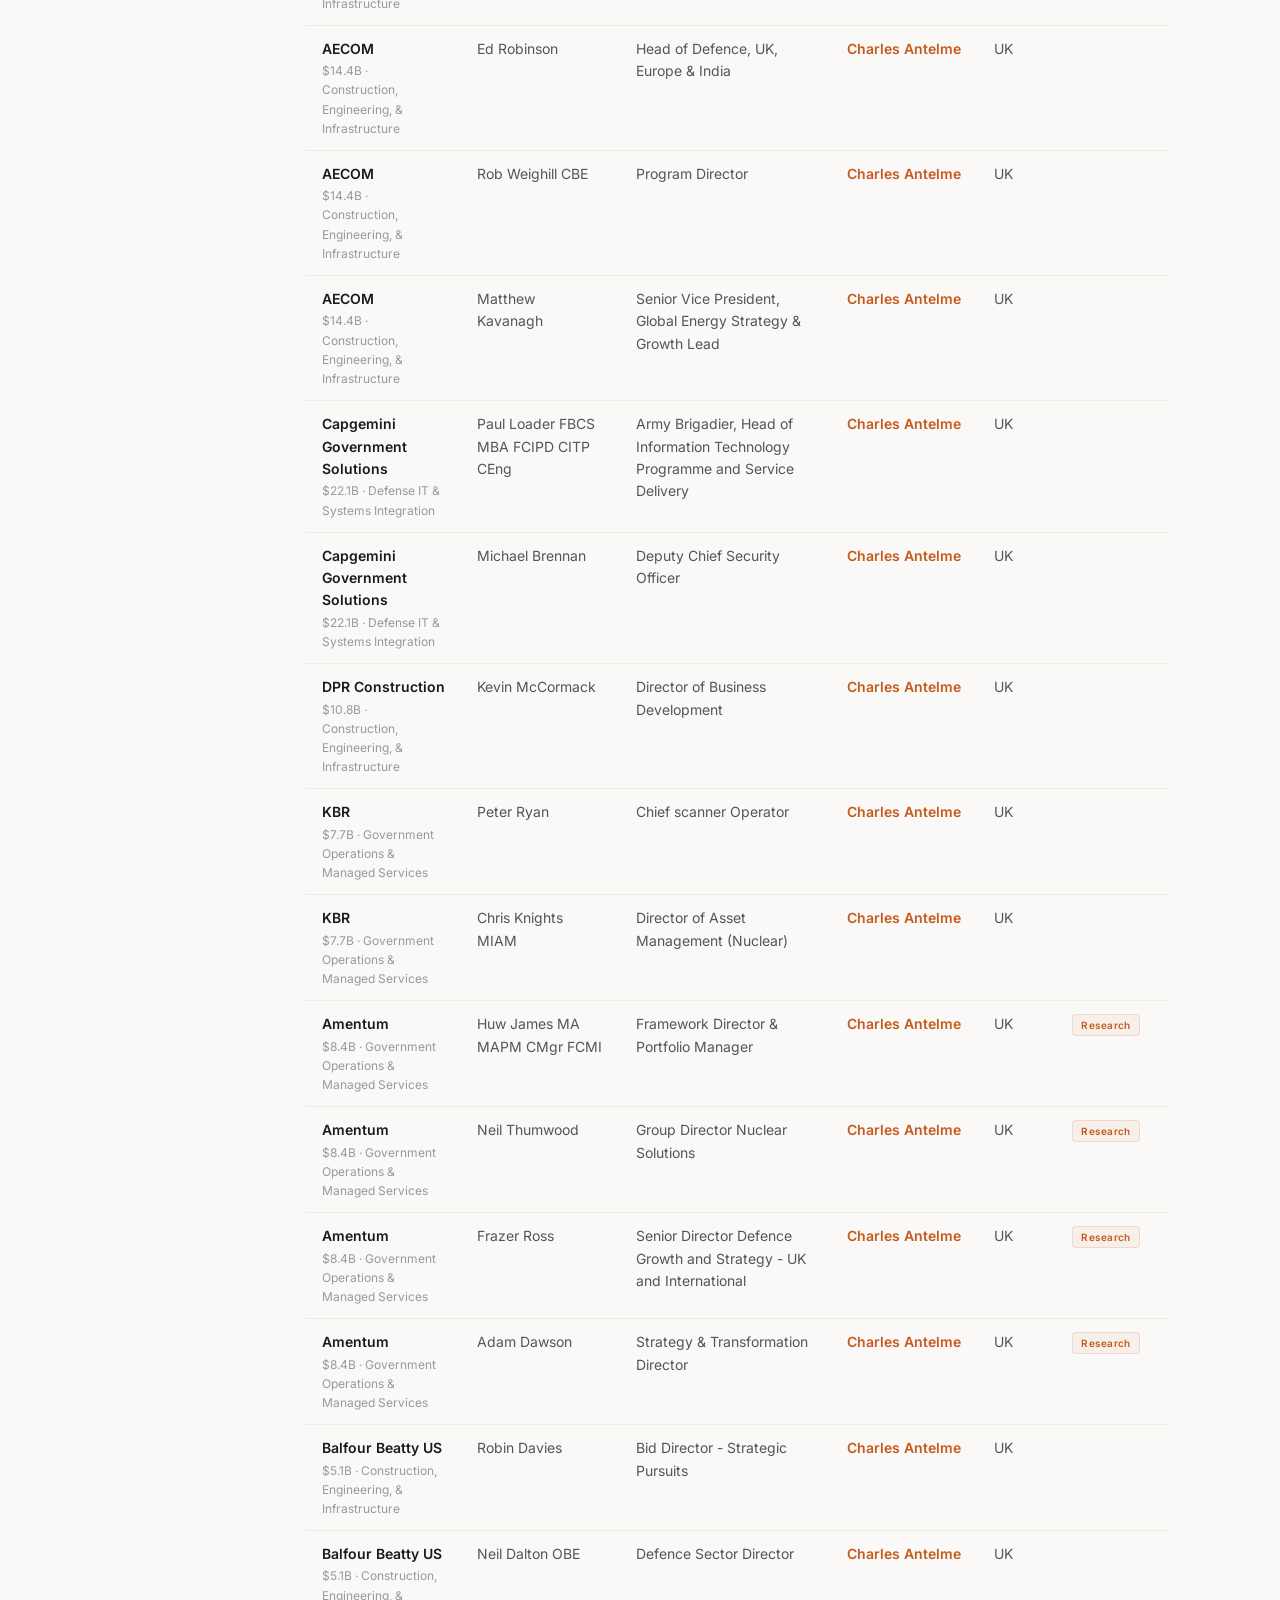
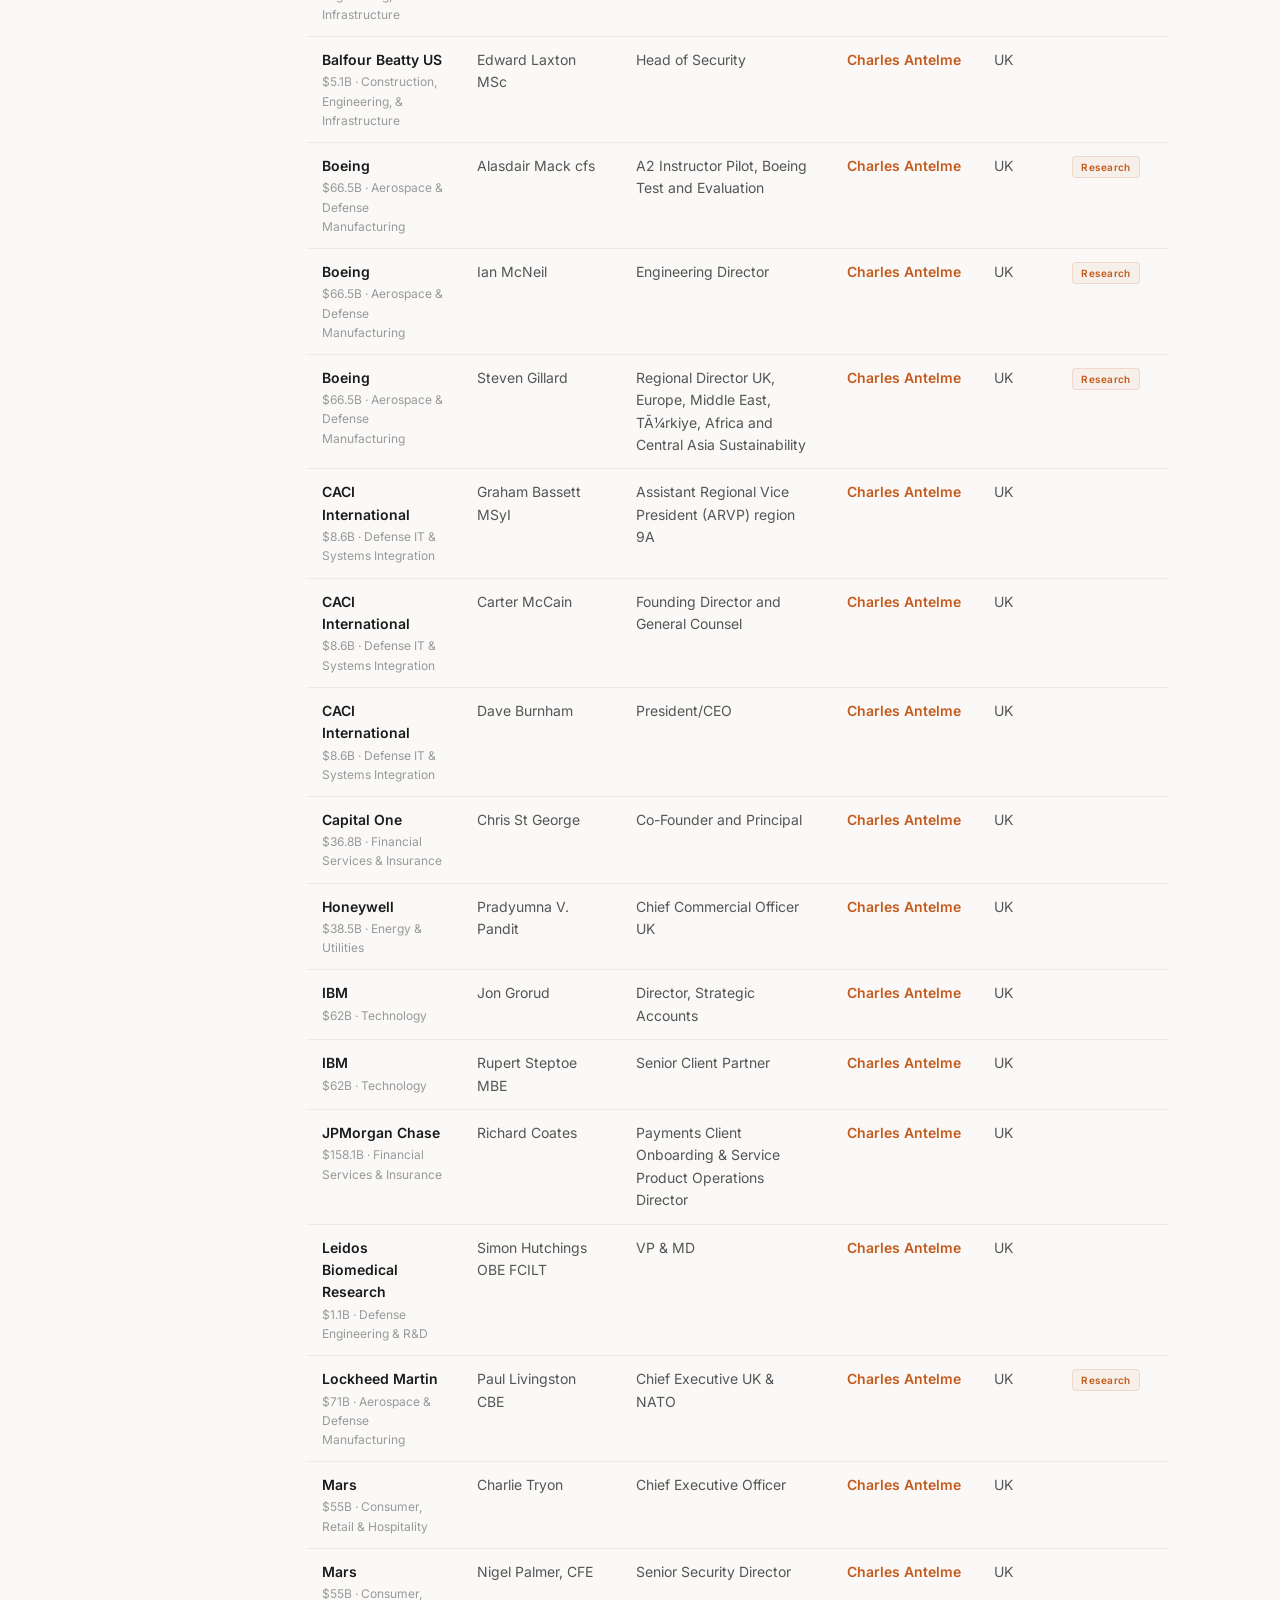
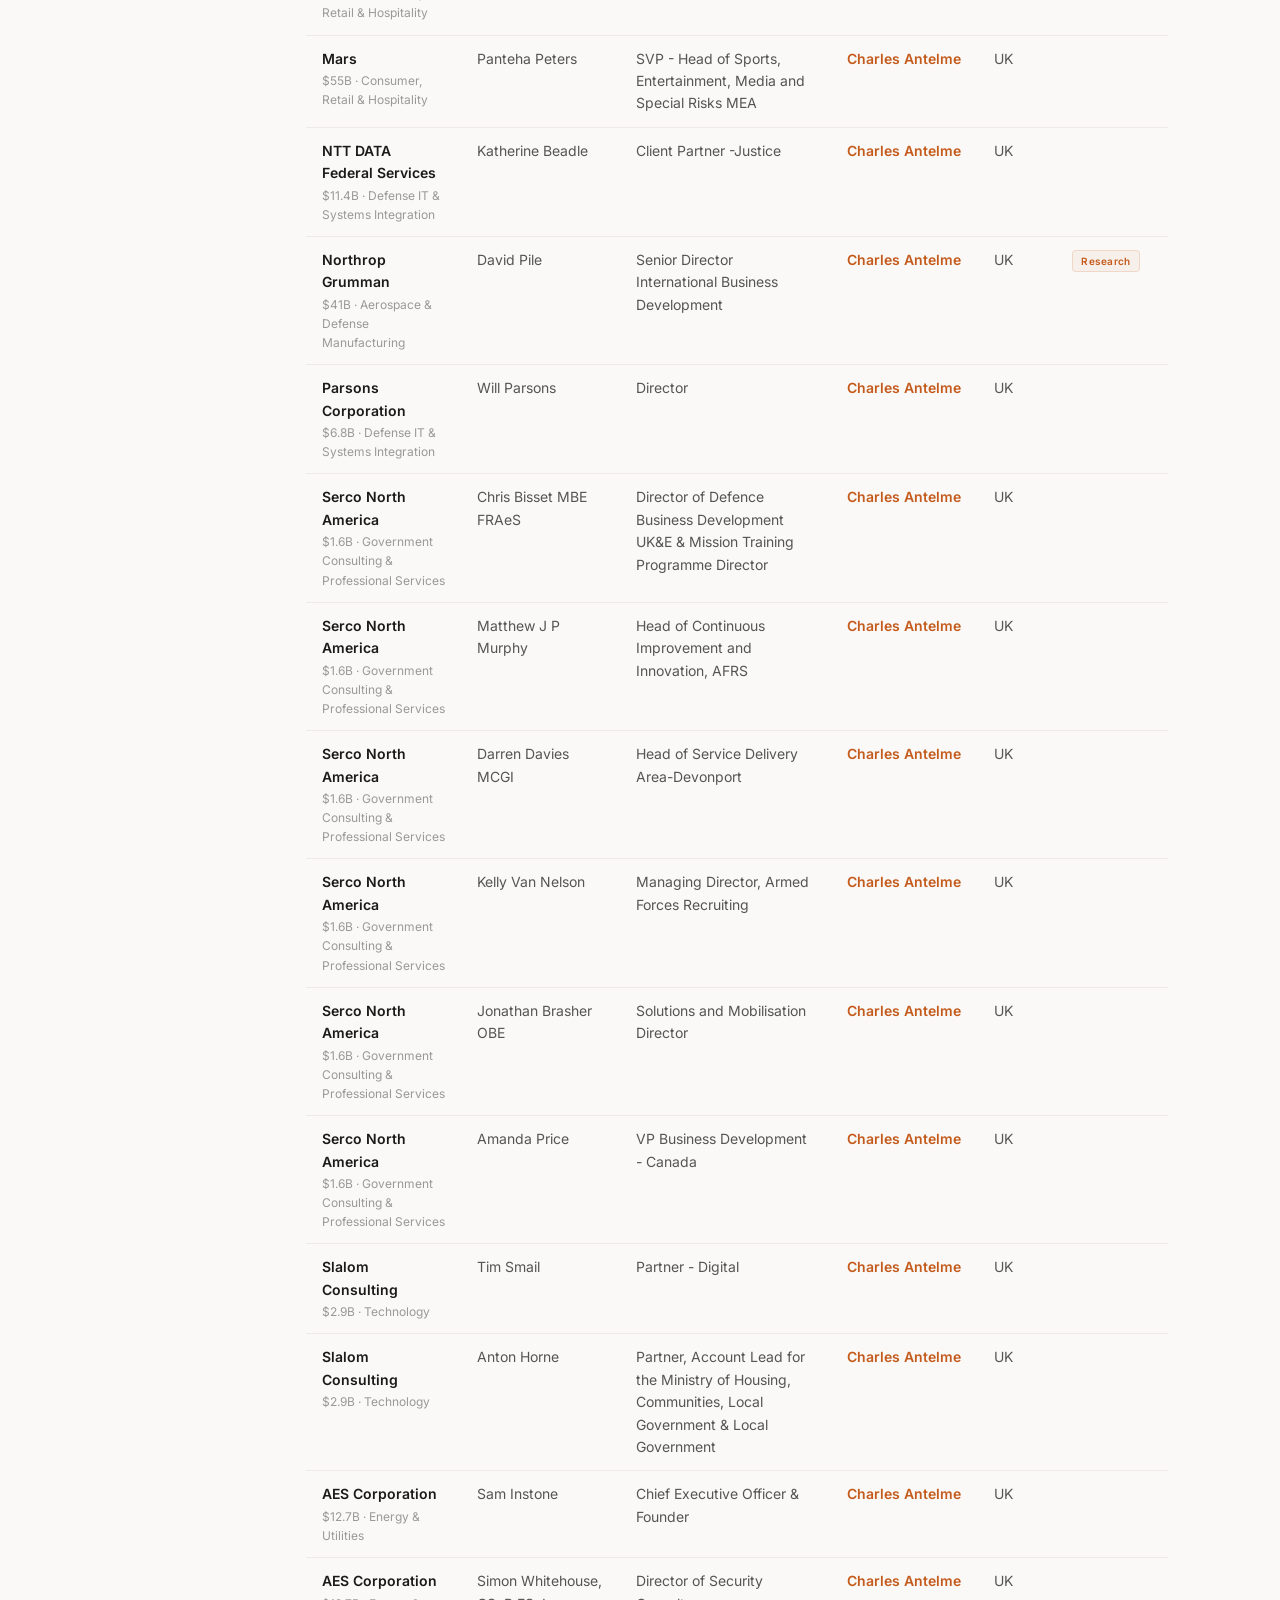
==== commit 35d7f2aa: "Rename Partners to MG Leadership on Connections page Sidebar label, KPI card, and subtitle all updat" ====
--- a/docs/connections.html
+++ b/docs/connections.html
@@ -576,12 +576,12 @@
           <div class="summary-card"><div class="summary-value">${allCompanies}</div><div class="summary-label">Companies</div></div>
           <div class="summary-card"><div class="summary-value">${fmt(allLeaders)}</div><div class="summary-label">Key Connections</div></div>
           <div class="summary-card"><div class="summary-value">${fmt(allConnections)}</div><div class="summary-label">Other Connections</div></div>
-          <div class="summary-card"><div class="summary-value">${data.partner_count}</div><div class="summary-label">MG Partners</div><div style="font-size:10px;color:var(--text-muted);margin-top:4px;font-style:italic;">Goal: all partners &amp; advisors</div></div>
+          <div class="summary-card"><div class="summary-value">${data.partner_count}</div><div class="summary-label">MG Leaders</div><div style="font-size:10px;color:var(--text-muted);margin-top:4px;font-style:italic;">Goal: all MG leadership</div></div>
         </div>
 
         <div class="connections-layout">
           <aside class="partner-sidebar" id="partner-filter">
-            <div class="sidebar-label">Filter by Partner</div>
+            <div class="sidebar-label">MG Leadership</div>
             <button class="partner-pill${!activePartner ? ' active' : ''}" data-partner="">All<span class="pill-count">${allCompanies}</span></button>
             ${partnerBreakdown.map(([name, count]) =>
               `<button class="partner-pill${activePartner === name ? ' active' : ''}" data-partner="${esc(name)}">${esc(name)}<span class="pill-count">${count}</span></button>`
@@ -614,12 +614,12 @@
           <div class="summary-card"><div class="summary-value">${r.companies.length}</div><div class="summary-label">Companies</div></div>
           <div class="summary-card"><div class="summary-value">${fmt(leaderCount)}</div><div class="summary-label">Key Connections</div></div>
           <div class="summary-card"><div class="summary-value">${fmt(connCount)}</div><div class="summary-label">Other Connections</div></div>
-          <div class="summary-card"><div class="summary-value">${r.partner_breakdown.length}</div><div class="summary-label">MG Partners</div><div style="font-size:10px;color:var(--text-muted);margin-top:4px;font-style:italic;">Goal: all partners &amp; advisors</div></div>
+          <div class="summary-card"><div class="summary-value">${r.partner_breakdown.length}</div><div class="summary-label">MG Leaders</div><div style="font-size:10px;color:var(--text-muted);margin-top:4px;font-style:italic;">Goal: all MG leadership</div></div>
         </div>
 
         <div class="connections-layout">
           <aside class="partner-sidebar" id="partner-filter">
-            <div class="sidebar-label">Filter by Partner</div>
+            <div class="sidebar-label">MG Leadership</div>
             <button class="partner-pill${!activePartner ? ' active' : ''}" data-partner="">All<span class="pill-count">${r.companies.length}</span></button>
             ${r.partner_breakdown.map(pb =>
               `<button class="partner-pill${activePartner === pb.partner ? ' active' : ''}" data-partner="${esc(pb.partner)}">${esc(pb.partner)}<span class="pill-count">${pb.company_count}</span></button>`
